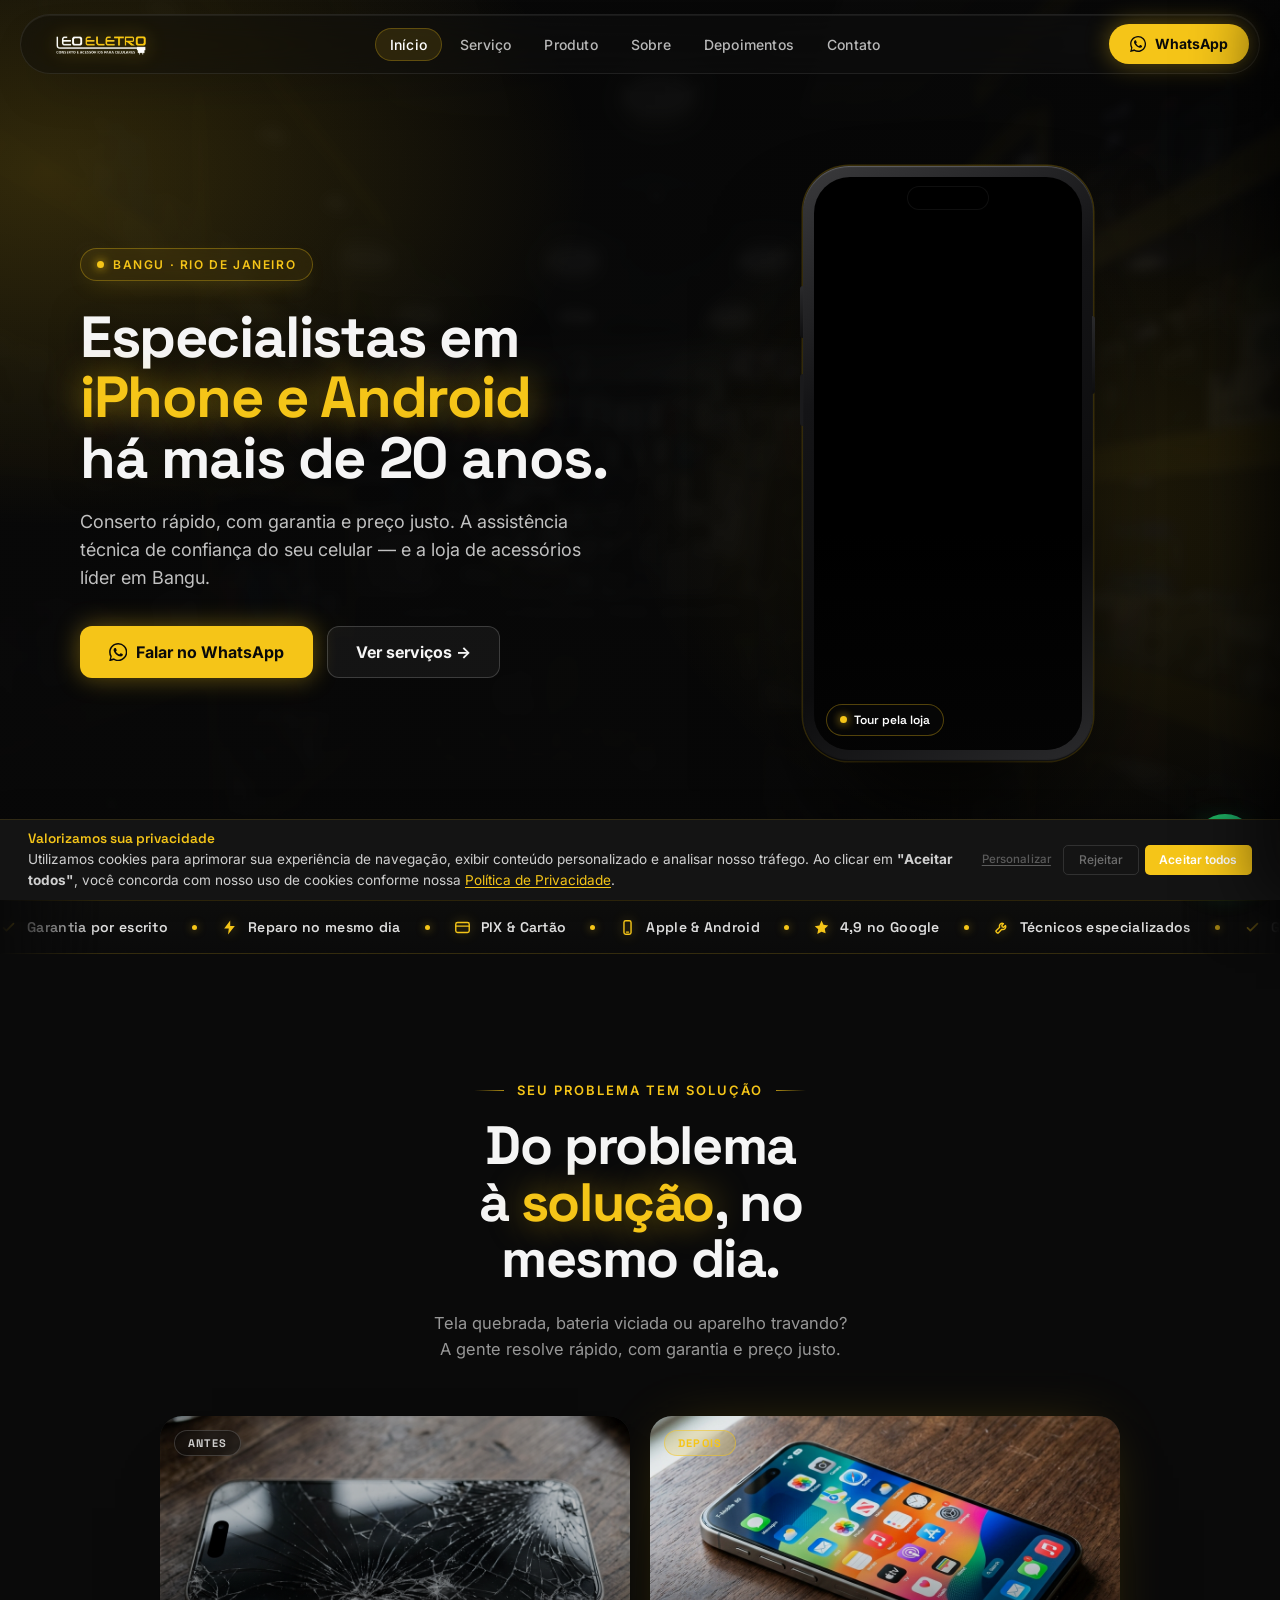
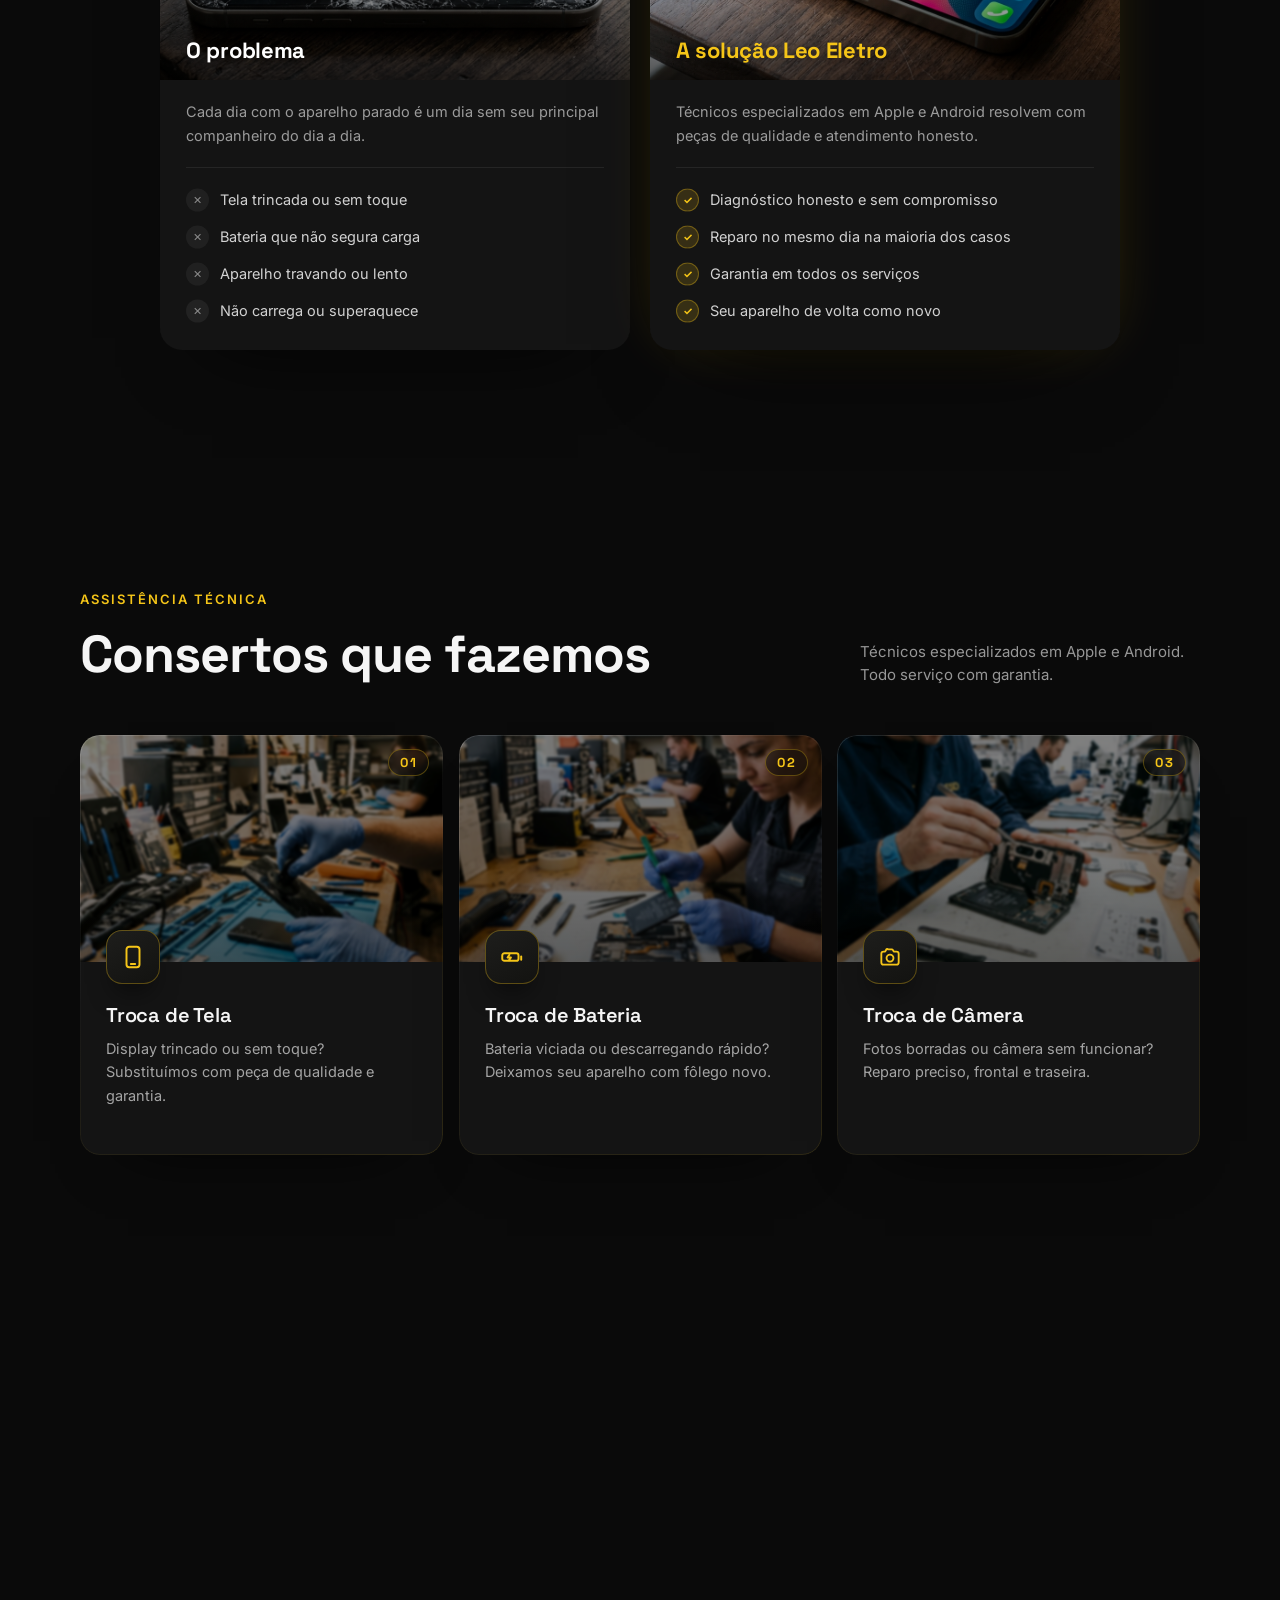
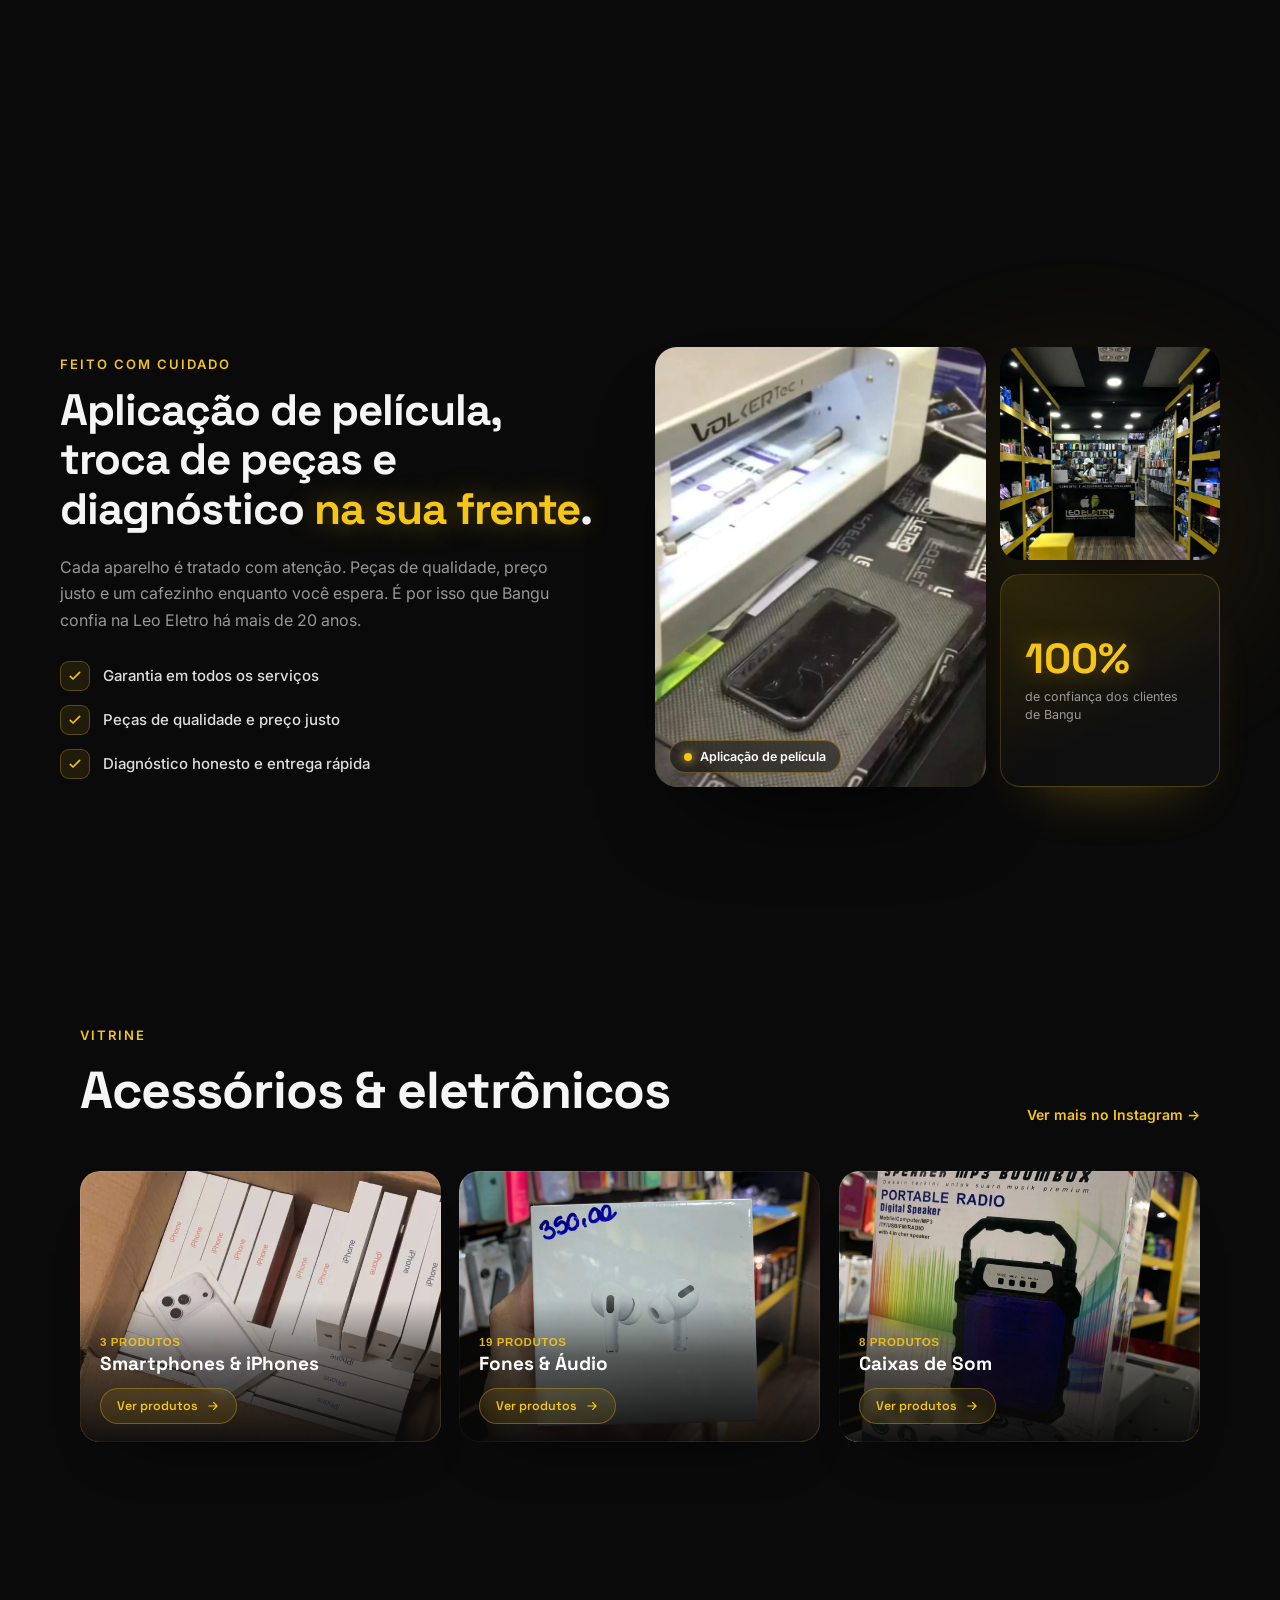
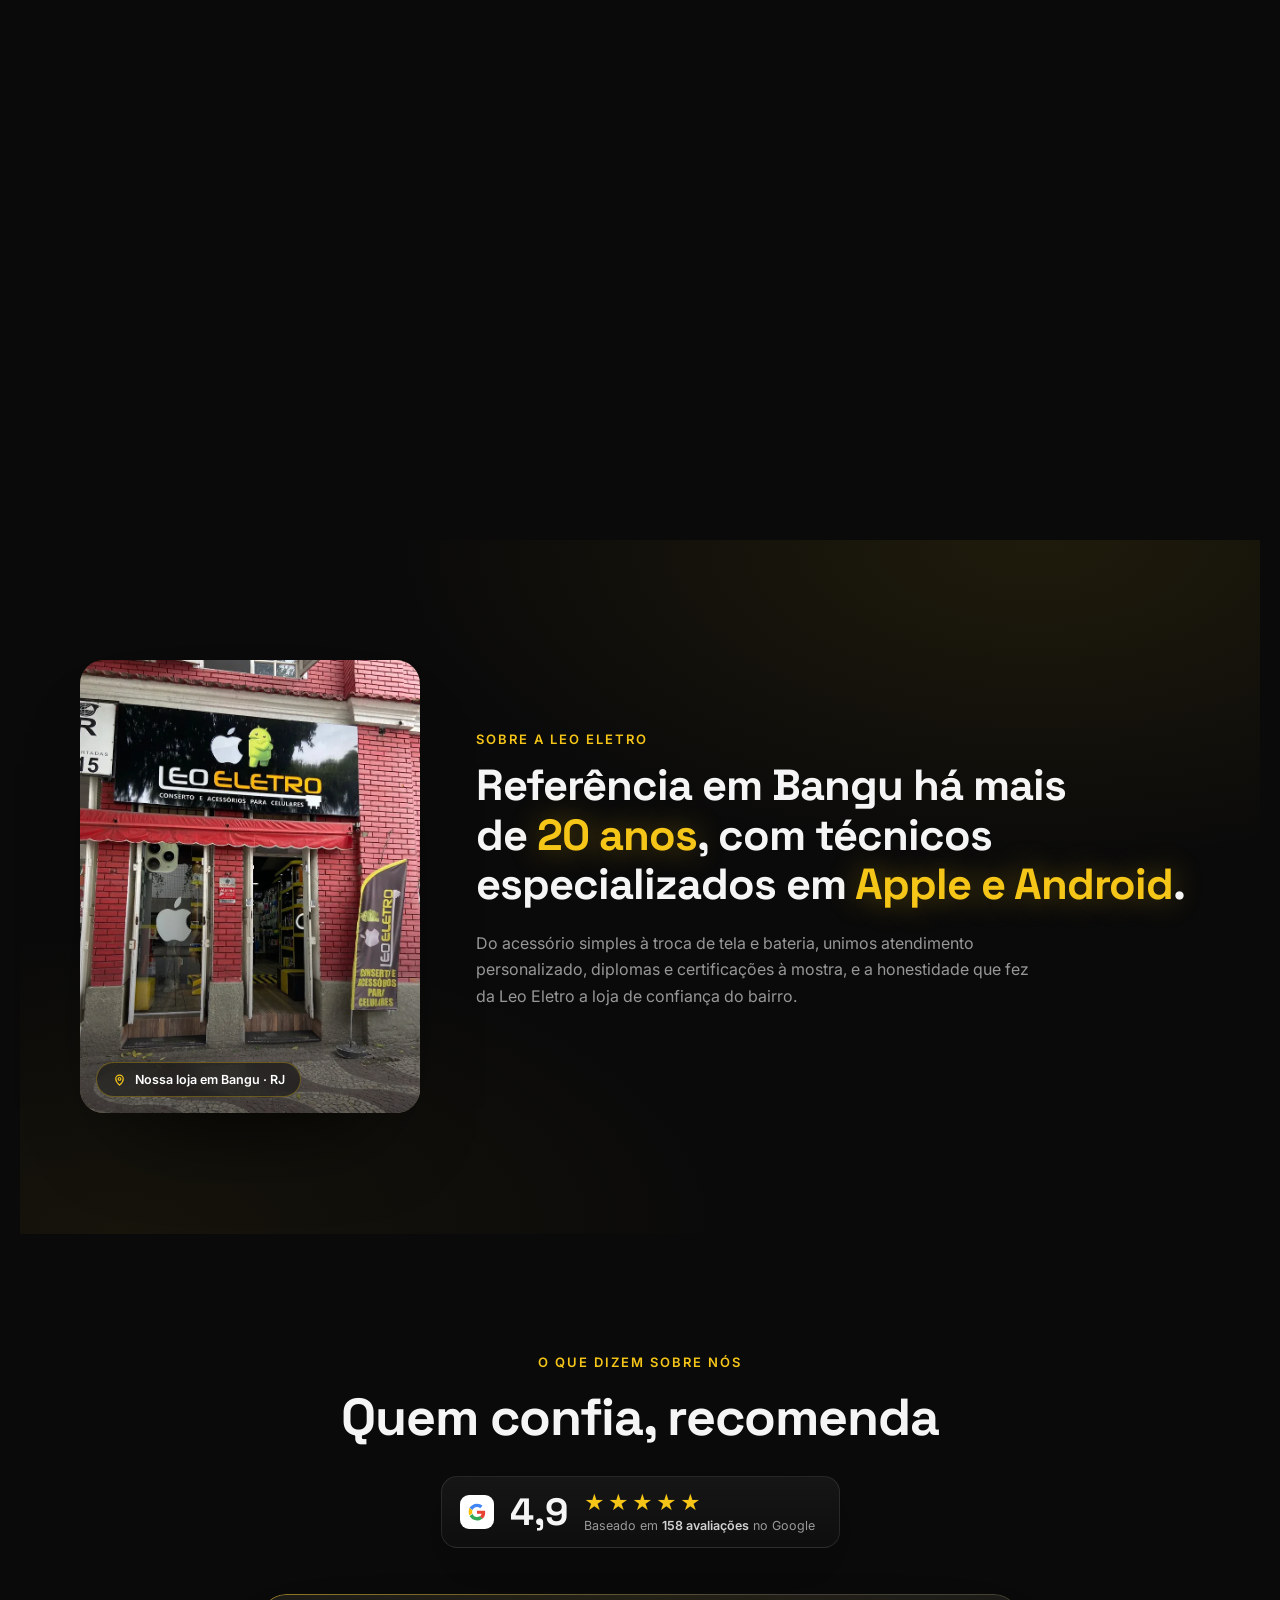
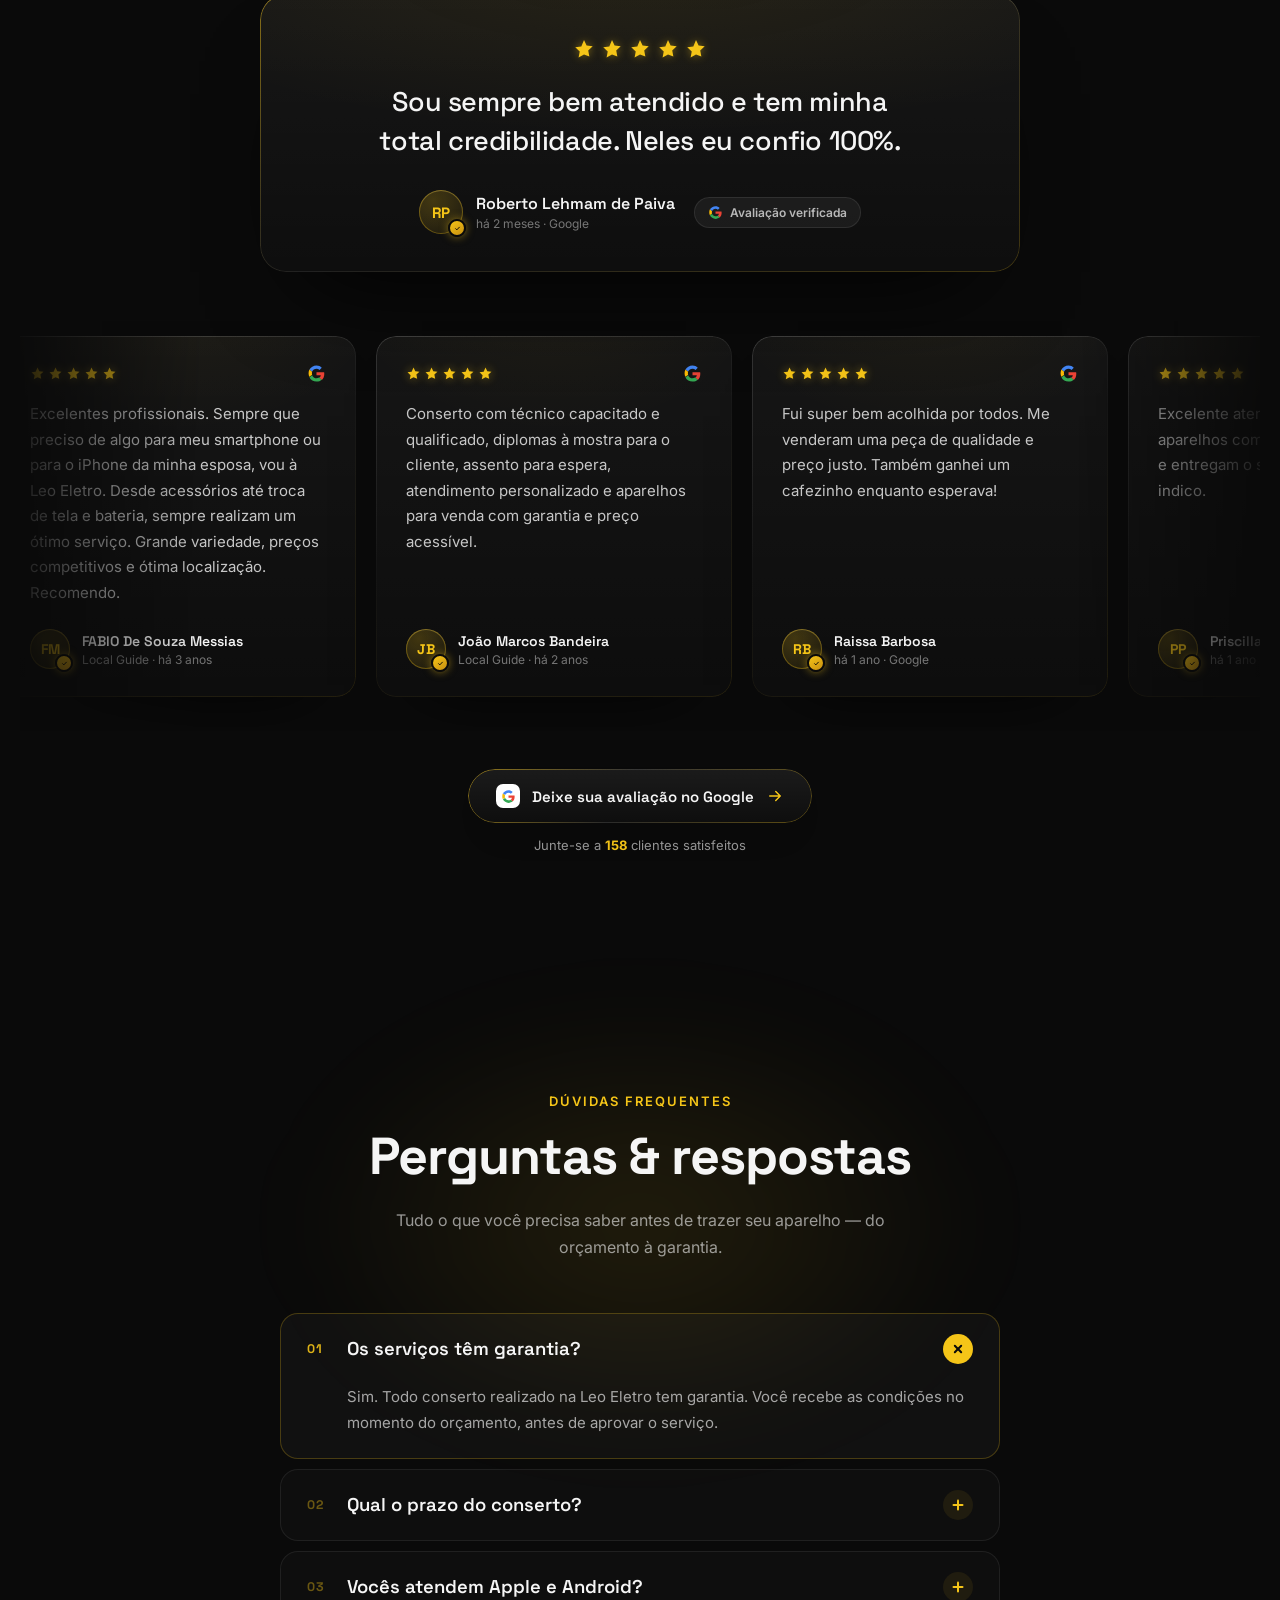
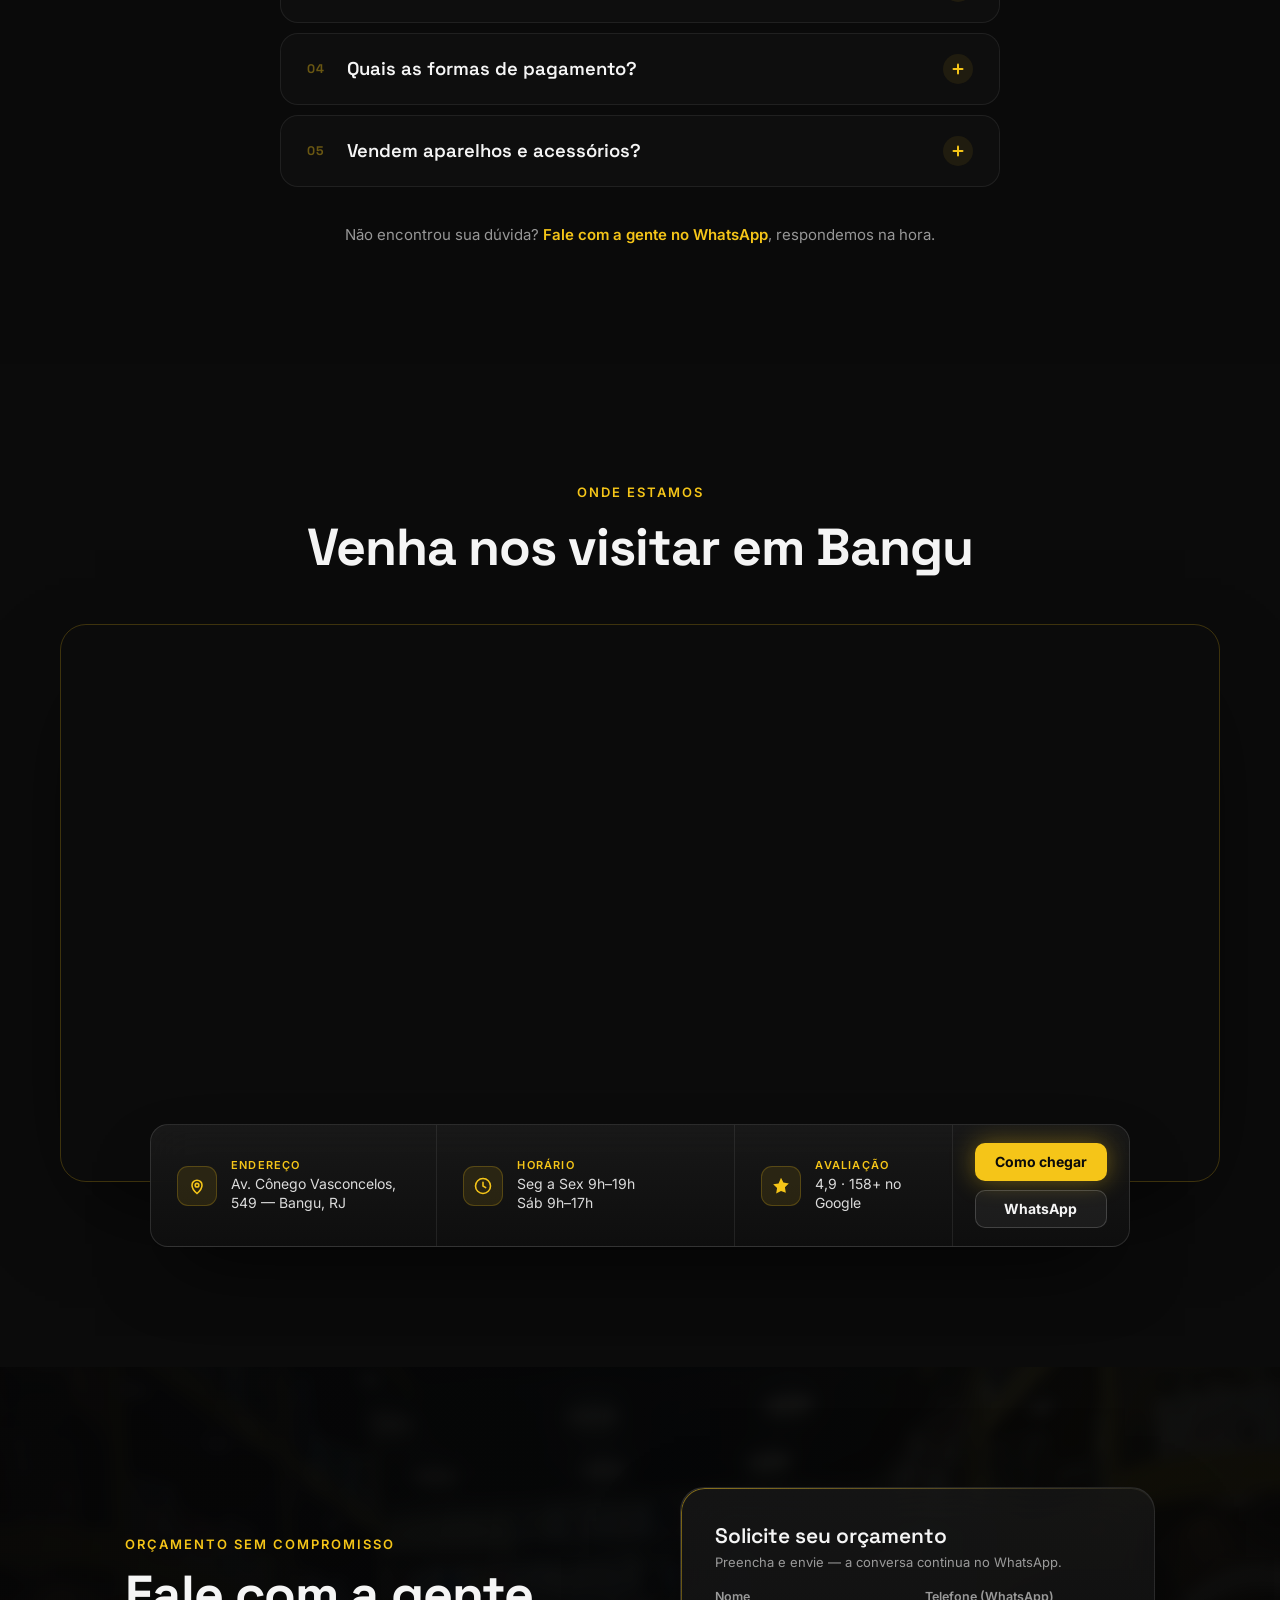
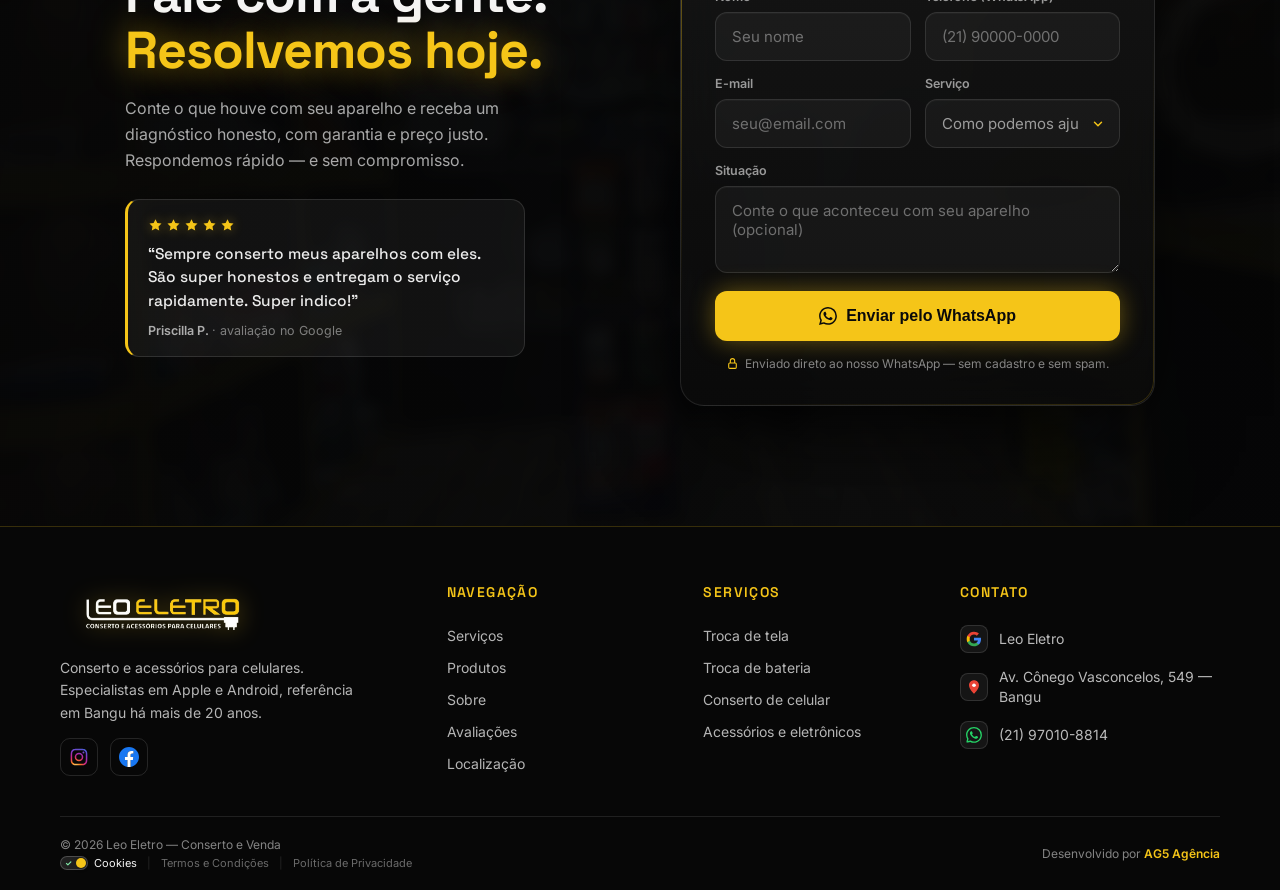
==== index.html @ 5c558e30 "fix: hide nav CTA and hero scroll on mobile, adjust burger alignment, and remove redundant phone lin" ====
<!DOCTYPE html>
<html lang="pt-BR">
<head>
  <meta charset="UTF-8">
  <meta name="viewport" content="width=device-width, initial-scale=1.0">
  <title>Leo Eletro — Conserto e Acessórios para Celulares · Bangu, RJ</title>
  <meta name="description" content="Especialistas em iPhone e Android há mais de 20 anos em Bangu. Conserto rápido, com garantia e preço justo. Loja de acessórios e assistência técnica.">
  <link rel="icon" href="Assets/favicon-leo-eletro.ico" sizes="any">
  <meta property="og:title" content="Leo Eletro — Conserto e Acessórios para Celulares · Bangu, RJ">
  <meta property="og:description" content="Especialistas em iPhone e Android há mais de 20 anos em Bangu. Conserto rápido, com garantia e preço justo.">
  <meta property="og:image" content="Assets/leo-eletro-fachada-loja-bangu.webp">
  <meta property="og:type" content="website">
  <link rel="preconnect" href="https://fonts.googleapis.com">
  <link rel="preconnect" href="https://fonts.gstatic.com" crossorigin>
  <link href="https://fonts.googleapis.com/css2?family=Space+Grotesk:wght@400;500;600;700&family=Inter:wght@400;500;600;700&display=swap" rel="stylesheet">
  <link rel="stylesheet" href="style.css">
  <link rel="stylesheet" href="cookie-banner.css">
</head>
<body>

  <!-- NAV -->
  <nav class="nav" id="nav">
    <a class="nav__logo" href="#inicio">
      <img src="Assets/logo-desktop-leo-eletro.webp" alt="Leo Eletro — conserto e acessórios para celulares">
    </a>
    <div class="nav__links">
      <a href="#inicio">Início</a>
      <a href="#servicos">Serviço</a>
      <a href="#produtos">Produto</a>
      <a href="#sobre">Sobre</a>
      <a href="#avaliacoes">Depoimentos</a>
      <a href="#contato">Contato</a>
    </div>
    <div class="nav__right">
      <a class="btn btn--gold nav__cta" href="https://wa.me/5521970108814?text=Ol%C3%A1%2C%20vim%20atrav%C3%A9s%20do%20site%20e%20gostaria%20de%20uma%20informa%C3%A7%C3%A3o." target="_blank" rel="noopener">
        <svg class="btn__ico" viewBox="0 0 24 24" fill="currentColor" aria-hidden="true"><path d="M.057 24l1.687-6.163a11.867 11.867 0 0 1-1.587-5.946C.157 5.335 5.492 0 12.05 0a11.817 11.817 0 0 1 8.413 3.488 11.824 11.824 0 0 1 3.48 8.414c-.003 6.557-5.338 11.892-11.893 11.892a11.9 11.9 0 0 1-5.688-1.448L.057 24zm6.597-3.807c1.676.995 3.276 1.591 5.392 1.592 5.448 0 9.886-4.434 9.889-9.885.002-5.462-4.415-9.89-9.881-9.892-5.452 0-9.887 4.434-9.889 9.884a9.86 9.86 0 0 0 1.51 5.26l-.999 3.648 3.978-1.043zm11.387-5.464c-.074-.124-.272-.198-.57-.347-.297-.149-1.758-.868-2.031-.967-.272-.099-.47-.149-.669.149-.198.297-.768.967-.941 1.165-.173.198-.347.223-.644.074-.297-.149-1.255-.462-2.39-1.475-.883-.788-1.48-1.761-1.653-2.059-.173-.297-.018-.458.13-.606.134-.133.297-.347.446-.521.151-.172.2-.296.3-.495.099-.198.05-.372-.025-.521-.075-.148-.669-1.611-.916-2.206-.242-.579-.487-.501-.669-.51l-.57-.01c-.198 0-.52.074-.792.372-.272.297-1.04 1.016-1.04 2.479 0 1.462 1.065 2.875 1.213 3.074.149.198 2.096 3.2 5.077 4.487.709.306 1.263.489 1.694.626.712.226 1.36.194 1.872.118.571-.085 1.758-.719 2.006-1.413.248-.695.248-1.29.173-1.414z"/></svg> WhatsApp
      </a>
      <button class="nav__burger" id="nav-burger" type="button" aria-label="Abrir menu" aria-controls="drawer" aria-expanded="false">
        <span></span><span></span><span></span>
      </button>
    </div>
  </nav>

  <!-- HERO -->
  <header class="hero" id="inicio">
    <div class="hero__bg">
      <img src="Assets/leo-eletro-interior-loja-atendimento.webp" alt="Interior da loja Leo Eletro com prateleiras de acessórios e balcão de assistência técnica em Bangu">
      <div class="hero__scrim"></div>
      <div class="hero__glow"></div>
    </div>
    <div class="hero__inner">
      <div class="hero__content">
      <div class="badge reveal" data-delay="0">
        <span class="badge__dot"></span> Bangu · Rio de Janeiro
      </div>
      <h1 class="hero__title reveal" data-delay="1">
        Especialistas em <span class="gold-glow">iPhone e Android</span> há mais de 20 anos.
      </h1>
      <p class="hero__sub reveal" data-delay="2">
        Conserto rápido, com garantia e preço justo. A assistência técnica de confiança do seu celular — e a loja de acessórios líder em Bangu.
      </p>
      <div class="hero__actions reveal" data-delay="3">
        <a class="btn btn--gold btn--lg" href="https://wa.me/5521970108814?text=Ol%C3%A1%2C%20vim%20atrav%C3%A9s%20do%20site%20e%20gostaria%20de%20uma%20informa%C3%A7%C3%A3o." target="_blank" rel="noopener">
          <svg class="btn__ico" viewBox="0 0 24 24" fill="currentColor" aria-hidden="true"><path d="M.057 24l1.687-6.163a11.867 11.867 0 0 1-1.587-5.946C.157 5.335 5.492 0 12.05 0a11.817 11.817 0 0 1 8.413 3.488 11.824 11.824 0 0 1 3.48 8.414c-.003 6.557-5.338 11.892-11.893 11.892a11.9 11.9 0 0 1-5.688-1.448L.057 24zm6.597-3.807c1.676.995 3.276 1.591 5.392 1.592 5.448 0 9.886-4.434 9.889-9.885.002-5.462-4.415-9.89-9.881-9.892-5.452 0-9.887 4.434-9.889 9.884a9.86 9.86 0 0 0 1.51 5.26l-.999 3.648 3.978-1.043zm11.387-5.464c-.074-.124-.272-.198-.57-.347-.297-.149-1.758-.868-2.031-.967-.272-.099-.47-.149-.669.149-.198.297-.768.967-.941 1.165-.173.198-.347.223-.644.074-.297-.149-1.255-.462-2.39-1.475-.883-.788-1.48-1.761-1.653-2.059-.173-.297-.018-.458.13-.606.134-.133.297-.347.446-.521.151-.172.2-.296.3-.495.099-.198.05-.372-.025-.521-.075-.148-.669-1.611-.916-2.206-.242-.579-.487-.501-.669-.51l-.57-.01c-.198 0-.52.074-.792.372-.272.297-1.04 1.016-1.04 2.479 0 1.462 1.065 2.875 1.213 3.074.149.198 2.096 3.2 5.077 4.487.709.306 1.263.489 1.694.626.712.226 1.36.194 1.872.118.571-.085 1.758-.719 2.006-1.413.248-.695.248-1.29.173-1.414z"/></svg> Falar no WhatsApp
        </a>
        <a class="btn btn--ghost btn--lg" href="#servicos">Ver serviços →</a>
      </div>
      </div>
      <div class="hero__media reveal" data-delay="2">
        <div class="hero__phone">
          <span class="hero__phone-island" aria-hidden="true"></span>
          <div class="hero__phone-screen">
            <video src="https://assets.cdn.filesafe.space/7hzaWcGgawCV1WudlwA7/media/6a5255b29c9b37b5fd5f6a27.mp4" autoplay muted loop playsinline preload="metadata"></video>
            <span class="hero__media-label"><span class="hero__media-dot"></span>Tour pela loja</span>
          </div>
        </div>
      </div>
    </div>
    <a class="hero__scroll" href="#dor-solucao" aria-label="Rolar para ver mais">
      <span class="hero__scroll-mouse"><span></span></span>
    </a>
  </header>

  <!-- MARQUEE (selos de confiança) -->
  <div class="marquee" aria-hidden="true">
    <div class="marquee__track">
      <div class="marquee__group">
        <span class="mq__item"><svg class="mq__ico" viewBox="0 0 24 24" fill="none" stroke="currentColor" stroke-width="2.4" stroke-linecap="round" stroke-linejoin="round"><path d="M5 12.5l4 4 10-10"/></svg>Garantia por escrito</span><span class="mq__sep"></span>
        <span class="mq__item"><svg class="mq__ico" viewBox="0 0 24 24" fill="currentColor"><path d="M13 2L4.5 13.5H11l-1 8.5L19.5 10H13z"/></svg>Reparo no mesmo dia</span><span class="mq__sep"></span>
        <span class="mq__item"><svg class="mq__ico" viewBox="0 0 24 24" fill="none" stroke="currentColor" stroke-width="2" stroke-linecap="round" stroke-linejoin="round"><rect x="2.5" y="5" width="19" height="14" rx="2.5"/><path d="M2.5 10h19"/></svg>PIX &amp; Cartão</span><span class="mq__sep"></span>
        <span class="mq__item"><svg class="mq__ico" viewBox="0 0 24 24" fill="none" stroke="currentColor" stroke-width="2" stroke-linecap="round" stroke-linejoin="round"><rect x="7" y="2.5" width="10" height="19" rx="2.5"/><line x1="10.5" y1="18.5" x2="13.5" y2="18.5"/></svg>Apple &amp; Android</span><span class="mq__sep"></span>
        <span class="mq__item"><svg class="mq__ico" viewBox="0 0 24 24" fill="currentColor"><path d="M12 2.2l2.86 6.02 6.64.86-4.9 4.55 1.25 6.57L12 17.9l-5.91 3.3 1.26-6.57-4.9-4.55 6.63-.86z"/></svg>4,9 no Google</span><span class="mq__sep"></span>
        <span class="mq__item"><svg class="mq__ico" viewBox="0 0 24 24" fill="none" stroke="currentColor" stroke-width="2" stroke-linecap="round" stroke-linejoin="round"><path d="M14.7 6.4a4 4 0 0 0-5.3 5.1l-4.7 4.7a1.5 1.5 0 0 0 0 2.1l1 1a1.5 1.5 0 0 0 2.1 0l4.7-4.7a4 4 0 0 0 5.1-5.3l-2.5 2.5-2-.6-.6-2z"/></svg>Técnicos especializados</span><span class="mq__sep"></span>
      </div>
      <div class="marquee__group">
        <span class="mq__item"><svg class="mq__ico" viewBox="0 0 24 24" fill="none" stroke="currentColor" stroke-width="2.4" stroke-linecap="round" stroke-linejoin="round"><path d="M5 12.5l4 4 10-10"/></svg>Garantia por escrito</span><span class="mq__sep"></span>
        <span class="mq__item"><svg class="mq__ico" viewBox="0 0 24 24" fill="currentColor"><path d="M13 2L4.5 13.5H11l-1 8.5L19.5 10H13z"/></svg>Reparo no mesmo dia</span><span class="mq__sep"></span>
        <span class="mq__item"><svg class="mq__ico" viewBox="0 0 24 24" fill="none" stroke="currentColor" stroke-width="2" stroke-linecap="round" stroke-linejoin="round"><rect x="2.5" y="5" width="19" height="14" rx="2.5"/><path d="M2.5 10h19"/></svg>PIX &amp; Cartão</span><span class="mq__sep"></span>
        <span class="mq__item"><svg class="mq__ico" viewBox="0 0 24 24" fill="none" stroke="currentColor" stroke-width="2" stroke-linecap="round" stroke-linejoin="round"><rect x="7" y="2.5" width="10" height="19" rx="2.5"/><line x1="10.5" y1="18.5" x2="13.5" y2="18.5"/></svg>Apple &amp; Android</span><span class="mq__sep"></span>
        <span class="mq__item"><svg class="mq__ico" viewBox="0 0 24 24" fill="currentColor"><path d="M12 2.2l2.86 6.02 6.64.86-4.9 4.55 1.25 6.57L12 17.9l-5.91 3.3 1.26-6.57-4.9-4.55 6.63-.86z"/></svg>4,9 no Google</span><span class="mq__sep"></span>
        <span class="mq__item"><svg class="mq__ico" viewBox="0 0 24 24" fill="none" stroke="currentColor" stroke-width="2" stroke-linecap="round" stroke-linejoin="round"><path d="M14.7 6.4a4 4 0 0 0-5.3 5.1l-4.7 4.7a1.5 1.5 0 0 0 0 2.1l1 1a1.5 1.5 0 0 0 2.1 0l4.7-4.7a4 4 0 0 0 5.1-5.3l-2.5 2.5-2-.6-.6-2z"/></svg>Técnicos especializados</span><span class="mq__sep"></span>
      </div>
    </div>
  </div>

  <!-- DOR & SOLUÇÃO -->
  <section class="dorsol" id="dor-solucao">
    <div class="dorsol__inner">
      <div class="dorsol__head">
        <div class="eyebrow reveal" data-delay="0">Seu problema tem solução</div>
        <h2 class="dorsol__title reveal" data-delay="1">Do problema à <span class="gold">solução</span>, no mesmo dia.</h2>
        <p class="dorsol__lead reveal" data-delay="2">Tela quebrada, bateria viciada ou aparelho travando? A gente resolve rápido, com garantia e preço justo.</p>
      </div>

      <div class="dorsol__grid">
        <!-- Card Dor -->
        <article class="dorsol__card dorsol__card--dor reveal" data-delay="0">
          <div class="dorsol__media">
            <img src="Assets/problema-tela-trincada.png" alt="iPhone 15 Pro sobre mesa com a tela de vidro severamente trincada e estilhaçada" loading="lazy">
            <span class="dorsol__badge dorsol__badge--dor">Antes</span>
            <div class="dorsol__overlay"><h3>O problema</h3></div>
          </div>
          <div class="dorsol__body">
            <p>Cada dia com o aparelho parado é um dia sem seu principal companheiro do dia a dia.</p>
            <ul>
              <li>Tela trincada ou sem toque</li>
              <li>Bateria que não segura carga</li>
              <li>Aparelho travando ou lento</li>
              <li>Não carrega ou superaquece</li>
            </ul>
          </div>
        </article>

        <!-- Card Solução -->
        <article class="dorsol__card dorsol__card--sol reveal" data-delay="1">
          <div class="dorsol__media">
            <img src="Assets/solucao-reparo-celular.png" alt="O mesmo iPhone 15 Pro sobre a mesa com a tela de vidro totalmente consertada, ligada e funcionando" loading="lazy">
            <span class="dorsol__badge dorsol__badge--sol">Depois</span>
            <div class="dorsol__overlay"><h3>A solução Leo Eletro</h3></div>
          </div>
          <div class="dorsol__body">
            <p>Técnicos especializados em Apple e Android resolvem com peças de qualidade e atendimento honesto.</p>
            <ul>
              <li>Diagnóstico honesto e sem compromisso</li>
              <li>Reparo no mesmo dia na maioria dos casos</li>
              <li>Garantia em todos os serviços</li>
              <li>Seu aparelho de volta como novo</li>
            </ul>
          </div>
        </article>
      </div>
    </div>
  </section>

  <!-- SERVIÇOS -->
  <section class="section services" id="servicos">
    <div class="section__head">
      <div>
        <div class="eyebrow reveal" data-delay="0">Assistência técnica</div>
        <h2 class="section__title reveal" data-delay="1">Consertos que fazemos</h2>
      </div>
      <p class="section__lead reveal" data-delay="2">Técnicos especializados em Apple e Android. Todo serviço com garantia.</p>
    </div>
    <div class="services__grid" id="services-grid"></div>
    <div class="services__cta reveal" data-delay="2">
      <p>Não achou seu problema na lista? A gente resolve mesmo assim.</p>
      <a class="btn btn--gold btn--lg" href="https://wa.me/5521970108814?text=Ol%C3%A1%2C%20vim%20atrav%C3%A9s%20do%20site%20e%20preciso%20de%20um%20conserto." target="_blank" rel="noopener">
        <svg class="btn__ico" viewBox="0 0 24 24" fill="currentColor" aria-hidden="true"><path d="M.057 24l1.687-6.163a11.867 11.867 0 0 1-1.587-5.946C.157 5.335 5.492 0 12.05 0a11.817 11.817 0 0 1 8.413 3.488 11.824 11.824 0 0 1 3.48 8.414c-.003 6.557-5.338 11.892-11.893 11.892a11.9 11.9 0 0 1-5.688-1.448L.057 24zm6.597-3.807c1.676.995 3.276 1.591 5.392 1.592 5.448 0 9.886-4.434 9.889-9.885.002-5.462-4.415-9.89-9.881-9.892-5.452 0-9.887 4.434-9.889 9.884a9.86 9.86 0 0 0 1.51 5.26l-.999 3.648 3.978-1.043zm11.387-5.464c-.074-.124-.272-.198-.57-.347-.297-.149-1.758-.868-2.031-.967-.272-.099-.47-.149-.669.149-.198.297-.768.967-.941 1.165-.173.198-.347.223-.644.074-.297-.149-1.255-.462-2.39-1.475-.883-.788-1.48-1.761-1.653-2.059-.173-.297-.018-.458.13-.606.134-.133.297-.347.446-.521.151-.172.2-.296.3-.495.099-.198.05-.372-.025-.521-.075-.148-.669-1.611-.916-2.206-.242-.579-.487-.501-.669-.51l-.57-.01c-.198 0-.52.074-.792.372-.272.297-1.04 1.016-1.04 2.479 0 1.462 1.065 2.875 1.213 3.074.149.198 2.096 3.2 5.077 4.487.709.306 1.263.489 1.694.626.712.226 1.36.194 1.872.118.571-.085 1.758-.719 2.006-1.413.248-.695.248-1.29.173-1.414z"/></svg>
        Falar sobre meu conserto
      </a>
    </div>
  </section>

  <!-- ENCANTAMENTO -->
  <section class="ench" id="ench">
    <div class="ench__glow" aria-hidden="true"></div>
    <div class="ench__inner">
      <div class="ench__text reveal" data-delay="0">
        <div class="eyebrow">Feito com cuidado</div>
        <h2>Aplicação de película, troca de peças e diagnóstico <span class="gold">na sua frente</span>.</h2>
        <p>Cada aparelho é tratado com atenção. Peças de qualidade, preço justo e um cafezinho enquanto você espera. É por isso que Bangu confia na Leo Eletro há mais de 20 anos.</p>
        <ul class="ench__list">
          <li><span class="ench__ic" aria-hidden="true"><svg viewBox="0 0 24 24" fill="none" stroke="currentColor" stroke-width="2.4" stroke-linecap="round" stroke-linejoin="round"><path d="M5 12.5l4 4 10-10"/></svg></span>Garantia em todos os serviços</li>
          <li><span class="ench__ic" aria-hidden="true"><svg viewBox="0 0 24 24" fill="none" stroke="currentColor" stroke-width="2.4" stroke-linecap="round" stroke-linejoin="round"><path d="M5 12.5l4 4 10-10"/></svg></span>Peças de qualidade e preço justo</li>
          <li><span class="ench__ic" aria-hidden="true"><svg viewBox="0 0 24 24" fill="none" stroke="currentColor" stroke-width="2.4" stroke-linecap="round" stroke-linejoin="round"><path d="M5 12.5l4 4 10-10"/></svg></span>Diagnóstico honesto e entrega rápida</li>
        </ul>
      </div>
      <div class="ench__media reveal" data-delay="1">
        <figure class="ench__main">
          <video src="https://assets.cdn.filesafe.space/7hzaWcGgawCV1WudlwA7/media/6a5255ab0e67afc013a323d2.mp4" autoplay muted loop playsinline preload="metadata" poster="Assets/leo-eletro-aparelho-conserto-bancada.webp"></video>
          <figcaption class="ench__live"><span class="ench__dot"></span>Aplicação de película</figcaption>
        </figure>
        <figure class="ench__side">
          <img src="Assets/leo-eletro-interior-loja-atendimento.webp" alt="Atendimento no balcão da Leo Eletro em Bangu" loading="lazy">
        </figure>
        <div class="ench__badge">
          <b>100%</b>
          <span>de confiança dos clientes de Bangu</span>
        </div>
      </div>
    </div>
  </section>

  <!-- VITRINE -->
  <section class="section products" id="produtos">
    <div class="section__head">
      <div>
        <div class="eyebrow reveal" data-delay="0">Vitrine</div>
        <h2 class="section__title reveal" data-delay="1">Acessórios &amp; eletrônicos</h2>
      </div>
      <a class="section__link reveal" data-delay="2" href="https://www.instagram.com/eletro_leo/" target="_blank" rel="noopener">Ver mais no Instagram →</a>
    </div>
    <div class="products__grid" id="products-grid"></div>
  </section>

  <!-- SOBRE / COUNTERS -->
  <section class="section about" id="sobre">
    <div class="about__inner">
      <figure class="about__media reveal" data-delay="0">
        <img src="Assets/leo-eletro-fachada-loja-bangu.webp" alt="Fachada da loja Leo Eletro em Bangu, com letreiro, toldo vermelho e bandeira da marca" loading="lazy" width="784" height="1044">
        <figcaption class="about__media-chip"><svg viewBox="0 0 24 24" fill="none" stroke="currentColor" stroke-width="1.9" stroke-linecap="round" stroke-linejoin="round" aria-hidden="true"><path d="M12 21s-6-5.2-6-10a6 6 0 1 1 12 0c0 4.8-6 10-6 10z"/><circle cx="12" cy="11" r="2.2"/></svg>Nossa loja em Bangu · RJ</figcaption>
      </figure>
      <div class="about__content">
      <div class="eyebrow reveal" data-delay="0">Sobre a Leo Eletro</div>
      <h2 class="about__title reveal" data-delay="1">Referência em Bangu há mais de <span class="gold">20 anos</span>, com técnicos especializados em <span class="gold">Apple e Android</span>.</h2>
      <p class="about__lead reveal" data-delay="2">Do acessório simples à troca de tela e bateria, unimos atendimento personalizado, diplomas e certificações à mostra, e a honestidade que fez da Leo Eletro a loja de confiança do bairro.</p>
      </div>
    </div>
  </section>

  <!-- DEPOIMENTOS -->
  <section class="section reviews" id="avaliacoes">
    <div class="reviews__head reveal" data-delay="0">
      <div class="eyebrow">O que dizem sobre nós</div>
      <h2 class="section__title">Quem confia, recomenda</h2>
      <div class="gbadge">
        <span class="gbadge__g" aria-hidden="true">
          <svg viewBox="0 0 24 24"><path fill="#EA4335" d="M12 10.2v3.9h5.5c-.24 1.4-.97 2.6-2.06 3.4l3.33 2.6c1.94-1.8 3.06-4.44 3.06-7.6 0-.74-.07-1.45-.2-2.13H12z"/><path fill="#34A853" d="M6.5 14.29l-.75.57-2.66 2.07C4.79 20.02 8.13 22.2 12 22.2c2.7 0 4.96-.89 6.62-2.42l-3.33-2.6c-.9.6-2.05.96-3.29.96-2.53 0-4.68-1.71-5.45-4.01l-.05-.84z"/><path fill="#FBBC05" d="M3.09 6.97A9.96 9.96 0 0 0 2 11.9c0 1.57.37 3.05 1.09 4.36 0 .01 3.41-2.65 3.41-2.65a5.98 5.98 0 0 1-.31-1.87c0-.65.11-1.28.31-1.87L3.09 6.97z"/><path fill="#4285F4" d="M12 5.98c1.47 0 2.78.51 3.82 1.5l2.85-2.85C16.95 2.99 14.7 2 12 2 8.13 2 4.79 4.18 3.09 6.97l3.41 2.65C7.32 7.69 9.47 5.98 12 5.98z"/></svg>
        </span>
        <span class="gbadge__score">4,9</span>
        <span class="gbadge__col">
          <span class="stars stars--lg">★★★★★</span>
          <span class="gbadge__meta">Baseado em <b>158 avaliações</b> no Google</span>
        </span>
      </div>
    </div>

    <div class="reviews__featured reveal" data-delay="1" id="reviews-featured"></div>
    <div class="reviews__wall reveal" data-delay="2" id="reviews-wall"></div>

    <div class="reviews__cta reveal" data-delay="2">
      <a class="rev-cta" href="https://search.google.com/local/writereview?placeid=ChIJzQH26DHfmwARFXZUZHCgM_I" target="_blank" rel="noopener">
        <span class="rev-cta__g" aria-hidden="true">
          <svg viewBox="0 0 24 24"><path fill="#EA4335" d="M12 10.2v3.9h5.5c-.24 1.4-.97 2.6-2.06 3.4l3.33 2.6c1.94-1.8 3.06-4.44 3.06-7.6 0-.74-.07-1.45-.2-2.13H12z"/><path fill="#34A853" d="M6.5 14.29l-.75.57-2.66 2.07C4.79 20.02 8.13 22.2 12 22.2c2.7 0 4.96-.89 6.62-2.42l-3.33-2.6c-.9.6-2.05.96-3.29.96-2.53 0-4.68-1.71-5.45-4.01l-.05-.84z"/><path fill="#FBBC05" d="M3.09 6.97A9.96 9.96 0 0 0 2 11.9c0 1.57.37 3.05 1.09 4.36 0 .01 3.41-2.65 3.41-2.65a5.98 5.98 0 0 1-.31-1.87c0-.65.11-1.28.31-1.87L3.09 6.97z"/><path fill="#4285F4" d="M12 5.98c1.47 0 2.78.51 3.82 1.5l2.85-2.85C16.95 2.99 14.7 2 12 2 8.13 2 4.79 4.18 3.09 6.97l3.41 2.65C7.32 7.69 9.47 5.98 12 5.98z"/></svg>
        </span>
        <span class="rev-cta__label">Deixe sua avaliação no Google</span>
        <svg class="rev-cta__arrow" viewBox="0 0 24 24" aria-hidden="true"><path d="M5 12h14M13 6l6 6-6 6"/></svg>
      </a>
      <span class="reviews__cta-note">Junte-se a <b>158</b> clientes satisfeitos</span>
    </div>
  </section>

  <!-- FAQ -->
  <section class="section faq" id="faq">
    <div class="faq__glow" aria-hidden="true"></div>
    <div class="faq__head reveal" data-delay="0">
      <div class="eyebrow">Dúvidas frequentes</div>
      <h2 class="section__title">Perguntas &amp; respostas</h2>
      <p class="faq__sub">Tudo o que você precisa saber antes de trazer seu aparelho — do orçamento à garantia.</p>
    </div>
    <div class="faq__list" id="faq-list"></div>
    <p class="faq__foot reveal" data-delay="0">
      Não encontrou sua dúvida?
      <a href="https://wa.me/5521970108814?text=Ol%C3%A1%2C%20vim%20atrav%C3%A9s%20do%20site%20e%20tenho%20uma%20d%C3%BAvida" target="_blank" rel="noopener">Fale com a gente no WhatsApp</a>, respondemos na hora.
    </p>
  </section>

  <!-- LOCALIZAÇÃO -->
  <section class="section local" id="local">
    <div class="local__head reveal" data-delay="0">
      <div class="eyebrow">Onde estamos</div>
      <h2 class="section__title">Venha nos visitar em Bangu</h2>
    </div>
    <div class="local__map-frame reveal" data-delay="1">
      <iframe class="local__map" src="https://www.google.com/maps/embed?pb=!1m18!1m12!1m3!1d3494.0087631143756!2d-43.4645371!3d-22.8805706!2m3!1f0!2f0!3f0!3m2!1i1024!2i768!4f13.1!3m3!1m2!1s0x9bdf31e8f601cd%3A0xf233a07064547615!2sLeo%20Eletro%20-%20Conserto%20e%20Venda!5e1!3m2!1spt-BR!2sbr!4v1783453522369!5m2!1spt-BR!2sbr" loading="lazy" referrerpolicy="no-referrer-when-downgrade" title="Mapa da Leo Eletro em Bangu" allowfullscreen></iframe>
    </div>
    <div class="local__bar reveal" data-delay="2">
      <div class="local__bar-item">
        <span class="local__bar-ico" aria-hidden="true"><svg viewBox="0 0 24 24" fill="none" stroke="currentColor" stroke-width="1.9"><path d="M12 21s-6-5.2-6-10a6 6 0 1 1 12 0c0 4.8-6 10-6 10z"/><circle cx="12" cy="11" r="2.2"/></svg></span>
        <div class="local__bar-text">
          <span class="local__bar-label">Endereço</span>
          <span class="local__bar-val">Av. Cônego Vasconcelos, 549 — Bangu, RJ</span>
        </div>
      </div>
      <div class="local__bar-item">
        <span class="local__bar-ico" aria-hidden="true"><svg viewBox="0 0 24 24" fill="none" stroke="currentColor" stroke-width="1.9"><circle cx="12" cy="12" r="9"/><path d="M12 7.5V12l3.2 1.9" stroke-linecap="round"/></svg></span>
        <div class="local__bar-text">
          <span class="local__bar-label">Horário</span>
          <span class="local__bar-val">Seg a Sex 9h–19h<br>Sáb 9h–17h</span>
        </div>
      </div>
      <div class="local__bar-item">
        <span class="local__bar-ico" aria-hidden="true"><svg viewBox="0 0 24 24" fill="currentColor"><path d="M12 2l2.9 5.9 6.5.95-4.7 4.6 1.1 6.5L12 17.9 6.2 20.95l1.1-6.5-4.7-4.6 6.5-.95z"/></svg></span>
        <div class="local__bar-text">
          <span class="local__bar-label">Avaliação</span>
          <span class="local__bar-val">4,9 · 158+ no Google</span>
        </div>
      </div>
      <div class="local__bar-actions">
        <a class="btn btn--gold" href="https://www.google.com/maps?daddr=Av.+C%C3%B4nego+Vasconcelos,+549+-+Lj+B+-+Bangu,+Rio+de+Janeiro+-+RJ,+21810-011" target="_blank" rel="noopener noreferrer">Como chegar</a>
        <a class="btn btn--ghost" href="https://wa.me/5521970108814?text=Ol%C3%A1%2C%20vim%20atrav%C3%A9s%20do%20site%20e%20gostaria%20de%20uma%20informa%C3%A7%C3%A3o." target="_blank" rel="noopener noreferrer">WhatsApp</a>
      </div>
    </div>
  </section>

  <!-- CTA + FORM -->
  <section class="section cta" id="contato">
    <div class="cta__bg" aria-hidden="true">
      <img src="Assets/leo-eletro-interior-corredor-loja.webp" alt="" loading="lazy">
      <div class="cta__scrim"></div>
    </div>
    <div class="cta__inner">
      <div class="cta__text reveal" data-delay="0">
        <div class="eyebrow">Orçamento sem compromisso</div>
        <h2>Fale com a gente. <span class="gold-glow">Resolvemos hoje.</span></h2>
        <p>Conte o que houve com seu aparelho e receba um diagnóstico honesto, com garantia e preço justo. Respondemos rápido — e sem compromisso.</p>
        <figure class="cta__quote">
          <div class="cta__quote-stars" aria-hidden="true">
            <svg viewBox="0 0 20 20" fill="currentColor"><path d="M10 1.5l2.47 5.01 5.53.8-4 3.9.94 5.5L10 14.1l-4.95 2.6.94-5.5-4-3.9 5.53-.8z"/></svg>
            <svg viewBox="0 0 20 20" fill="currentColor"><path d="M10 1.5l2.47 5.01 5.53.8-4 3.9.94 5.5L10 14.1l-4.95 2.6.94-5.5-4-3.9 5.53-.8z"/></svg>
            <svg viewBox="0 0 20 20" fill="currentColor"><path d="M10 1.5l2.47 5.01 5.53.8-4 3.9.94 5.5L10 14.1l-4.95 2.6.94-5.5-4-3.9 5.53-.8z"/></svg>
            <svg viewBox="0 0 20 20" fill="currentColor"><path d="M10 1.5l2.47 5.01 5.53.8-4 3.9.94 5.5L10 14.1l-4.95 2.6.94-5.5-4-3.9 5.53-.8z"/></svg>
            <svg viewBox="0 0 20 20" fill="currentColor"><path d="M10 1.5l2.47 5.01 5.53.8-4 3.9.94 5.5L10 14.1l-4.95 2.6.94-5.5-4-3.9 5.53-.8z"/></svg>
          </div>
          <blockquote>“Sempre conserto meus aparelhos com eles. São super honestos e entregam o serviço rapidamente. Super indico!”</blockquote>
          <figcaption>Priscilla P. <span>· avaliação no Google</span></figcaption>
        </figure>
      </div>
      <form class="cta__form reveal" data-delay="1" id="contact-form" novalidate>
        <div class="cta__form-head">
          <h3>Solicite seu orçamento</h3>
          <p>Preencha e envie — a conversa continua no WhatsApp.</p>
        </div>
        <div class="form-row">
          <label>Nome
            <input type="text" name="nome" placeholder="Seu nome" required>
          </label>
          <label>Telefone (WhatsApp)
            <input type="tel" name="tel" id="tel-input" placeholder="(21) 90000-0000" inputmode="numeric" autocomplete="tel" maxlength="16" required>
          </label>
        </div>
        <div class="form-row">
          <label>E-mail
            <input type="email" name="email" placeholder="seu@email.com" autocomplete="email" required>
          </label>
          <label>Serviço
            <select name="servico" id="servico-select" required>
              <option value="" disabled selected>Como podemos ajudar?</option>
              <option>Troca de Tela</option>
              <option>Troca de Bateria</option>
              <option>Troca de Câmera</option>
              <option>Troca de Conector</option>
              <option>Conserto de iPhone</option>
              <option>Conserto de Android</option>
              <option>Compra de aparelho ou acessório</option>
              <option>Outro assunto</option>
            </select>
          </label>
        </div>
        <label>Situação
          <textarea name="msg" rows="3" placeholder="Conte o que aconteceu com seu aparelho (opcional)"></textarea>
        </label>
        <div class="form-error" id="form-error">Preencha nome, e-mail, telefone e o serviço para continuar.</div>
        <button class="btn btn--gold btn--block btn--lg" type="submit"><svg class="btn__wa" viewBox="0 0 16 16" fill="currentColor" aria-hidden="true"><path d="M13.601 2.326A7.85 7.85 0 0 0 7.994 0C3.627 0 .068 3.558.064 7.926c0 1.399.366 2.76 1.057 3.965L0 16l4.204-1.102a7.9 7.9 0 0 0 3.79.965h.004c4.368 0 7.926-3.558 7.93-7.93A7.9 7.9 0 0 0 13.6 2.326zM7.994 14.521a6.6 6.6 0 0 1-3.356-.92l-.24-.144-2.494.654.666-2.433-.156-.251a6.56 6.56 0 0 1-1.007-3.505c0-3.626 2.957-6.584 6.591-6.584a6.56 6.56 0 0 1 4.66 1.931 6.56 6.56 0 0 1 1.928 4.66c-.004 3.639-2.961 6.592-6.592 6.592m3.615-4.934c-.197-.099-1.17-.578-1.353-.646-.182-.065-.315-.099-.445.099-.133.197-.513.646-.627.775-.114.133-.232.148-.43.05-.197-.1-.836-.308-1.592-.985-.59-.525-.985-1.175-1.103-1.372-.114-.198-.011-.304.088-.403.087-.088.197-.232.296-.346.1-.114.133-.198.198-.33.065-.134.034-.248-.015-.347-.05-.099-.445-1.076-.612-1.47-.16-.389-.323-.335-.445-.34-.114-.007-.247-.007-.38-.007a.73.73 0 0 0-.529.247c-.182.198-.691.677-.691 1.654s.71 1.916.81 2.049c.098.133 1.394 2.132 3.383 2.992.47.205.84.326 1.129.418.475.152.904.129 1.246.08.38-.058 1.171-.48 1.338-.943.164-.464.164-.86.114-.943-.049-.084-.182-.133-.38-.232"/></svg> Enviar pelo WhatsApp</button>
        <p class="cta__form-note"><svg viewBox="0 0 24 24" fill="none" stroke="currentColor" stroke-width="2" aria-hidden="true"><rect x="5" y="11" width="14" height="10" rx="2"/><path d="M8 11V7a4 4 0 0 1 8 0v4"/></svg> Enviado direto ao nosso WhatsApp — sem cadastro e sem spam.</p>
      </form>
    </div>
  </section>

  <!-- FOOTER -->
  <footer class="footer">
    <div class="footer__main">
      <!-- Coluna 1 — Marca -->
      <div class="footer__brand">
        <img class="footer__logo" src="Assets/logo-desktop-leo-eletro.webp" alt="Leo Eletro — conserto e acessórios para celulares">
        <p class="footer__desc">Conserto e acessórios para celulares. Especialistas em Apple e Android, referência em Bangu há mais de 20 anos.</p>
        <div class="footer__social">
          <a href="https://www.instagram.com/eletro_leo/" target="_blank" rel="noopener noreferrer" aria-label="Instagram da Leo Eletro">
            <svg viewBox="0 0 24 24" aria-hidden="true"><defs><radialGradient id="ig-grad" cx="0.3" cy="1.05" r="1.1"><stop offset="0" stop-color="#FEDA75"/><stop offset="0.25" stop-color="#FA7E1E"/><stop offset="0.5" stop-color="#D62976"/><stop offset="0.75" stop-color="#962FBF"/><stop offset="1" stop-color="#4F5BD5"/></radialGradient></defs><path fill="url(#ig-grad)" d="M12 2c-2.716 0-3.056.012-4.123.06-1.065.049-1.792.218-2.428.465a4.9 4.9 0 0 0-1.771 1.153A4.9 4.9 0 0 0 2.525 5.45c-.247.636-.416 1.363-.465 2.428C2.012 8.944 2 9.284 2 12s.012 3.056.06 4.123c.049 1.064.218 1.791.465 2.427a4.9 4.9 0 0 0 1.153 1.772 4.9 4.9 0 0 0 1.771 1.153c.636.247 1.363.416 2.428.465 1.067.048 1.407.06 4.123.06s3.056-.012 4.123-.06c1.064-.049 1.791-.218 2.427-.465a4.9 4.9 0 0 0 1.772-1.153 4.9 4.9 0 0 0 1.153-1.772c.247-.636.416-1.363.465-2.427.048-1.067.06-1.407.06-4.123s-.012-3.056-.06-4.123c-.049-1.065-.218-1.792-.465-2.428a4.9 4.9 0 0 0-1.153-1.771 4.9 4.9 0 0 0-1.772-1.153c-.636-.247-1.363-.416-2.427-.465C15.056 2.012 14.716 2 12 2zm0 1.802c2.67 0 2.986.01 4.04.058.976.045 1.505.207 1.858.344.467.182.8.399 1.15.748.35.35.566.683.748 1.15.137.353.3.882.344 1.857.048 1.055.058 1.37.058 4.041 0 2.67-.01 2.986-.058 4.04-.045.976-.207 1.505-.344 1.858a3.1 3.1 0 0 1-.748 1.15 3.1 3.1 0 0 1-1.15.748c-.353.137-.882.3-1.857.344-1.054.048-1.37.058-4.041.058-2.67 0-2.986-.01-4.04-.058-.976-.045-1.505-.207-1.858-.344a3.1 3.1 0 0 1-1.15-.748 3.1 3.1 0 0 1-.748-1.15c-.137-.353-.3-.882-.344-1.857-.048-1.055-.058-1.37-.058-4.041 0-2.67.01-2.986.058-4.04.045-.976.207-1.505.344-1.858.182-.467.399-.8.748-1.15.35-.35.683-.566 1.15-.748.353-.137.882-.3 1.857-.344 1.055-.048 1.37-.058 4.041-.058zM12 6.865a5.135 5.135 0 1 0 0 10.27 5.135 5.135 0 0 0 0-10.27zm0 8.468a3.333 3.333 0 1 1 0-6.667 3.333 3.333 0 0 1 0 6.667zm6.538-8.671a1.2 1.2 0 1 1-2.4 0 1.2 1.2 0 0 1 2.4 0z"/></svg>
          </a>
          <a href="https://www.facebook.com/leoeletrocelulareseletronico" target="_blank" rel="noopener noreferrer" aria-label="Facebook da Leo Eletro">
            <svg viewBox="0 0 24 24" aria-hidden="true"><path fill="#1877F2" d="M24 12c0-6.627-5.373-12-12-12S0 5.373 0 12c0 5.99 4.388 10.954 10.125 11.854v-8.385H7.078v-3.47h3.047V9.356c0-3.007 1.792-4.669 4.533-4.669 1.312 0 2.686.235 2.686.235v2.953H15.83c-1.491 0-1.956.925-1.956 1.874V12h3.328l-.532 3.469h-2.796v8.385C19.612 22.954 24 17.99 24 12z"/><path fill="#fff" d="M16.671 15.469 17.203 12h-3.328V9.749c0-.949.465-1.874 1.956-1.874h1.513V4.922s-1.374-.235-2.686-.235c-2.741 0-4.533 1.662-4.533 4.669V12H7.078v3.469h3.047v8.385a12.13 12.13 0 0 0 3.75 0v-8.385h2.796z"/></svg>
          </a>
        </div>
      </div>

      <!-- Coluna 2 — Links Rápidos -->
      <nav class="footer__col" aria-label="Navegação do rodapé">
        <h4>Navegação</h4>
        <ul class="footer__list">
          <li><a href="#servicos">Serviços</a></li>
          <li><a href="#produtos">Produtos</a></li>
          <li><a href="#sobre">Sobre</a></li>
          <li><a href="#avaliacoes">Avaliações</a></li>
          <li><a href="#local">Localização</a></li>
        </ul>
      </nav>

      <!-- Coluna 3 — Serviços -->
      <nav class="footer__col" aria-label="Serviços">
        <h4>Serviços</h4>
        <ul class="footer__list">
          <li><a href="#servicos">Troca de tela</a></li>
          <li><a href="#servicos">Troca de bateria</a></li>
          <li><a href="#servicos">Conserto de celular</a></li>
          <li><a href="#produtos">Acessórios e eletrônicos</a></li>
        </ul>
      </nav>

      <!-- Coluna 4 — Contato -->
      <div class="footer__col footer__contact">
        <h4>Contato</h4>
        <ul class="footer__list">
          <li>
            <a href="https://share.google/T9KMJImlrcx06bsUb" target="_blank" rel="noopener noreferrer">
              <svg viewBox="0 0 48 48" aria-hidden="true"><path fill="#4285F4" d="M45.12 24.5c0-1.56-.14-3.06-.4-4.5H24v8.51h11.84c-.51 2.75-2.06 5.08-4.39 6.64v5.52h7.11c4.16-3.83 6.56-9.47 6.56-16.17z"/><path fill="#34A853" d="M24 46c5.94 0 10.92-1.97 14.56-5.33l-7.11-5.52c-1.97 1.32-4.49 2.1-7.45 2.1-5.73 0-10.58-3.87-12.31-9.07H4.34v5.7C7.96 41.07 15.4 46 24 46z"/><path fill="#FBBC05" d="M11.69 28.18C11.25 26.86 11 25.45 11 24s.25-2.86.69-4.18v-5.7H4.34C2.85 17.09 2 20.45 2 24s.85 6.91 2.34 9.88l7.35-5.7z"/><path fill="#EA4335" d="M24 10.75c3.23 0 6.13 1.11 8.41 3.29l6.31-6.31C34.91 4.18 29.93 2 24 2 15.4 2 7.96 6.93 4.34 14.12l7.35 5.7c1.73-5.2 6.58-9.07 12.31-9.07z"/></svg>
              Leo Eletro
            </a>
          </li>
          <li>
            <a href="https://www.google.com/maps?daddr=Av.+C%C3%B4nego+Vasconcelos,+549+-+Lj+B+-+Bangu,+Rio+de+Janeiro+-+RJ,+21810-011" target="_blank" rel="noopener noreferrer">
              <svg viewBox="0 0 24 24" aria-hidden="true"><path fill="#EA4335" d="M12 2C7.86 2 4.5 5.36 4.5 9.5c0 5.13 6.35 11.64 6.62 11.92.2.2.5.31.88.31s.68-.11.88-.31c.27-.28 6.62-6.79 6.62-11.92C19.5 5.36 16.14 2 12 2z"/><circle cx="12" cy="9.4" r="2.75" fill="#fff"/></svg>
              Av. Cônego Vasconcelos, 549 — Bangu
            </a>
          </li>
          <li>
            <a href="https://wa.me/5521970108814?text=Ol%C3%A1%2C%20vim%20atrav%C3%A9s%20do%20site%20e%20gostaria%20de%20uma%20informa%C3%A7%C3%A3o." target="_blank" rel="noopener noreferrer">
              <svg viewBox="0 0 16 16" fill="#25D366" aria-hidden="true"><path d="M13.601 2.326A7.85 7.85 0 0 0 7.994 0C3.627 0 .068 3.558.064 7.926c0 1.399.366 2.76 1.057 3.965L0 16l4.204-1.102a7.9 7.9 0 0 0 3.79.965h.004c4.368 0 7.926-3.558 7.93-7.93A7.9 7.9 0 0 0 13.6 2.326zM7.994 14.521a6.6 6.6 0 0 1-3.356-.92l-.24-.144-2.494.654.666-2.433-.156-.251a6.56 6.56 0 0 1-1.007-3.505c0-3.626 2.957-6.584 6.591-6.584a6.56 6.56 0 0 1 4.66 1.931 6.56 6.56 0 0 1 1.928 4.66c-.004 3.639-2.961 6.592-6.592 6.592m3.615-4.934c-.197-.099-1.17-.578-1.353-.646-.182-.065-.315-.099-.445.099-.133.197-.513.646-.627.775-.114.133-.232.148-.43.05-.197-.1-.836-.308-1.592-.985-.59-.525-.985-1.175-1.103-1.372-.114-.198-.011-.304.088-.403.087-.088.197-.232.296-.346.1-.114.133-.198.198-.33.065-.134.034-.248-.015-.347-.05-.099-.445-1.076-.612-1.47-.16-.389-.323-.335-.445-.34-.114-.007-.247-.007-.38-.007a.73.73 0 0 0-.529.247c-.182.198-.691.677-.691 1.654s.71 1.916.81 2.049c.098.133 1.394 2.132 3.383 2.992.47.205.84.326 1.129.418.475.152.904.129 1.246.08.38-.058 1.171-.48 1.338-.943.164-.464.164-.86.114-.943-.049-.084-.182-.133-.38-.232"/></svg>
              (21) 97010-8814
            </a>
          </li>
        </ul>
      </div>
    </div>

    <div class="footer__bottom">
      <div class="footer__credits-left">
        <span class="footer__copyright">© 2026 Leo Eletro — Conserto e Venda</span>
        <div class="footer-legal-links">
          <a href="#" id="ck-prefs-link" style="text-decoration:none;color:inherit;display:inline-flex;align-items:center;gap:6px;">
            <span id="cookie-toggle" style="display:inline-flex;align-items:center;width:28px;height:14px;background:rgba(255,255,255,0.1);border-radius:10px;padding:2px;border:1px solid rgba(255,255,255,0.2);position:relative;font-size:8px;font-weight:bold;">
              <span style="color:#86EFAC;margin-left:2px;">✓</span>
              <span style="color:#FCA5A5;margin-left:auto;margin-right:2px;">✕</span>
              <span id="cookie-toggle-dot" style="position:absolute;left:15px;width:10px;height:10px;background:var(--gold);border-radius:50%;box-shadow:0 0 5px rgba(0,0,0,0.3);transition:left 0.2s ease,background 0.2s ease;"></span>
            </span>
            Cookies
          </a>
          <span class="footer-legal-links__sep">|</span>
          <a href="termos-e-condicoes.html">Termos e Condições</a>
          <span class="footer-legal-links__sep">|</span>
          <a href="politica-de-privacidade.html">Política de Privacidade</a>
        </div>
      </div>
      <div class="footer__credits-right">
        Desenvolvido por <a href="https://www.ag5agencia.com.br" target="_blank" rel="noopener">AG5 Agência</a>
      </div>
    </div>
  </footer>

  <!-- MOBILE DRAWER (fora do nav para evitar stacking context) -->
  <div class="drawer-overlay" id="drawer-overlay"></div>
  <aside class="drawer" id="drawer" aria-hidden="true" aria-label="Menu de navegação">
    <div class="drawer__head">
      <a class="drawer__logo" href="#inicio">
        <img src="Assets/logo-desktop-leo-eletro.webp" alt="Leo Eletro — conserto e acessórios para celulares">
      </a>
      <button class="drawer__close" id="drawer-close" type="button" aria-label="Fechar menu">✕</button>
    </div>
    <nav class="drawer__links">
      <a href="#inicio">Início</a>
      <a href="#servicos">Serviço</a>
      <a href="#produtos">Produto</a>
      <a href="#sobre">Sobre</a>
      <a href="#avaliacoes">Depoimentos</a>
      <a href="#contato">Contato</a>
    </nav>
    <div class="drawer__foot">
      <a class="btn btn--gold btn--block" href="https://wa.me/5521970108814?text=Ol%C3%A1%2C%20vim%20atrav%C3%A9s%20do%20site%20e%20gostaria%20de%20uma%20informa%C3%A7%C3%A3o." target="_blank" rel="noopener">
        <svg class="btn__ico" viewBox="0 0 24 24" fill="currentColor" aria-hidden="true"><path d="M.057 24l1.687-6.163a11.867 11.867 0 0 1-1.587-5.946C.157 5.335 5.492 0 12.05 0a11.817 11.817 0 0 1 8.413 3.488 11.824 11.824 0 0 1 3.48 8.414c-.003 6.557-5.338 11.892-11.893 11.892a11.9 11.9 0 0 1-5.688-1.448L.057 24zm6.597-3.807c1.676.995 3.276 1.591 5.392 1.592 5.448 0 9.886-4.434 9.889-9.885.002-5.462-4.415-9.89-9.881-9.892-5.452 0-9.887 4.434-9.889 9.884a9.86 9.86 0 0 0 1.51 5.26l-.999 3.648 3.978-1.043zm11.387-5.464c-.074-.124-.272-.198-.57-.347-.297-.149-1.758-.868-2.031-.967-.272-.099-.47-.149-.669.149-.198.297-.768.967-.941 1.165-.173.198-.347.223-.644.074-.297-.149-1.255-.462-2.39-1.475-.883-.788-1.48-1.761-1.653-2.059-.173-.297-.018-.458.13-.606.134-.133.297-.347.446-.521.151-.172.2-.296.3-.495.099-.198.05-.372-.025-.521-.075-.148-.669-1.611-.916-2.206-.242-.579-.487-.501-.669-.51l-.57-.01c-.198 0-.52.074-.792.372-.272.297-1.04 1.016-1.04 2.479 0 1.462 1.065 2.875 1.213 3.074.149.198 2.096 3.2 5.077 4.487.709.306 1.263.489 1.694.626.712.226 1.36.194 1.872.118.571-.085 1.758-.719 2.006-1.413.248-.695.248-1.29.173-1.414z"/></svg> Falar no WhatsApp
      </a>
    </div>
  </aside>

  <script src="script.js"></script>

  <!-- ========== COOKIE BANNER (LGPD) ========== -->
  <div id="ck-banner" class="ck-banner" role="dialog" aria-modal="true" aria-label="Aviso de cookies" aria-live="polite" aria-hidden="true">
    <div class="ck-banner__inner">
      <div class="ck-banner__content">
        <h2 class="ck-banner__title">Valorizamos sua privacidade</h2>
        <p class="ck-banner__text">
          Utilizamos cookies para aprimorar sua experiência de navegação, exibir conteúdo
          personalizado e analisar nosso tráfego. Ao clicar em <strong>"Aceitar todos"</strong>,
          você concorda com nosso uso de cookies conforme nossa
          <a href="politica-de-privacidade.html" class="ck-banner__link">Política de Privacidade</a>.
        </p>
      </div>
      <div class="ck-banner__actions">
        <button id="ck-customize" class="ck-btn ck-btn--ghost">Personalizar</button>
        <button id="ck-reject" class="ck-btn ck-btn--outline">Rejeitar</button>
        <button id="ck-accept-all" class="ck-btn ck-btn--primary">Aceitar todos</button>
      </div>
    </div>
  </div>

  <div id="ck-modal" class="ck-modal" role="dialog" aria-modal="true" aria-label="Personalizar preferências de cookies" aria-hidden="true">
    <div class="ck-modal__overlay" id="ck-modal-overlay"></div>
    <div class="ck-modal__box">
      <div class="ck-modal__header">
        <h2 class="ck-modal__title">Personalizar preferências de consentimento</h2>
        <button class="ck-modal__close" id="ck-modal-close" aria-label="Fechar modal">
          <svg width="18" height="18" viewBox="0 0 24 24" fill="none" aria-hidden="true">
            <path d="M18 6L6 18M6 6l12 12" stroke="currentColor" stroke-width="2" stroke-linecap="round" stroke-linejoin="round" />
          </svg>
        </button>
      </div>
      <div class="ck-modal__body">
        <p class="ck-modal__intro">
          Utilizamos cookies para ajudar você a navegar com eficiência e executar certas funções.
          Os cookies classificados como <strong>"Necessário"</strong> são essenciais para o
          funcionamento básico do site e não podem ser desativados.
        </p>
        <div class="ck-category">
          <div class="ck-category__header">
            <div class="ck-category__info">
              <h3 class="ck-category__name">Necessário</h3>
              <p class="ck-category__desc">Essenciais para o funcionamento do site. Não armazenam dados pessoalmente identificáveis.</p>
            </div>
            <span class="ck-category__badge">Sempre ativo</span>
          </div>
        </div>
        <div class="ck-category">
          <div class="ck-category__header">
            <div class="ck-category__info">
              <h3 class="ck-category__name">Funcional</h3>
              <p class="ck-category__desc">Ajudam a executar funcionalidades como compartilhamento em mídia social e recursos de terceiros.</p>
            </div>
            <label class="ck-toggle" aria-label="Ativar cookies funcionais">
              <input type="checkbox" id="ck-functional" name="functional">
              <span class="ck-toggle__slider"></span>
            </label>
          </div>
        </div>
        <div class="ck-category">
          <div class="ck-category__header">
            <div class="ck-category__info">
              <h3 class="ck-category__name">Analítico</h3>
              <p class="ck-category__desc">Usados para entender como os visitantes interagem com o site (visitantes, taxa de rejeição, etc.).</p>
            </div>
            <label class="ck-toggle" aria-label="Ativar cookies analíticos">
              <input type="checkbox" id="ck-analytics" name="analytics">
              <span class="ck-toggle__slider"></span>
            </label>
          </div>
        </div>
        <div class="ck-category">
          <div class="ck-category__header">
            <div class="ck-category__info">
              <h3 class="ck-category__name">Desempenho</h3>
              <p class="ck-category__desc">Analisam índices de desempenho do site para oferecer melhor experiência ao visitante.</p>
            </div>
            <label class="ck-toggle" aria-label="Ativar cookies de desempenho">
              <input type="checkbox" id="ck-performance" name="performance">
              <span class="ck-toggle__slider"></span>
            </label>
          </div>
        </div>
        <div class="ck-category">
          <div class="ck-category__header">
            <div class="ck-category__info">
              <h3 class="ck-category__name">Publicidade</h3>
              <p class="ck-category__desc">Entregam anúncios personalizados com base nas páginas visitadas anteriormente.</p>
            </div>
            <label class="ck-toggle" aria-label="Ativar cookies de publicidade">
              <input type="checkbox" id="ck-advertising" name="advertising">
              <span class="ck-toggle__slider"></span>
            </label>
          </div>
        </div>
      </div>
      <div class="ck-modal__footer">
        <button id="ck-modal-reject" class="ck-btn ck-btn--outline">Rejeitar</button>
        <button id="ck-modal-save" class="ck-btn ck-btn--ghost">Salvar Preferências</button>
        <button id="ck-modal-accept-all" class="ck-btn ck-btn--primary">Aceitar todos</button>
      </div>
    </div>
  </div>

  <button id="ck-prefs-btn" class="ck-prefs-btn" aria-label="Preferências de cookies" style="display:none;">Cookies</button>

  <!-- WhatsApp Premium (AG5 V2 — botão redondo) -->
  <div class="wa-premium-container">
    <div id="wa-message-bubble" class="wa-bubble" aria-hidden="true">
      <button class="wa-close" id="wa-close-btn" type="button" aria-label="Fechar mensagem">✕</button>
      <div class="wa-content">
        <div class="wa-header">
          <div class="wa-avatar-wrapper">
            <img src="Assets/favicon-leo-eletro.ico" alt="Leo Eletro" class="wa-avatar" width="45" height="45">
            <span class="wa-status-dot"></span>
          </div>
          <div class="wa-info">
            <span class="wa-name">Leo Eletro</span>
            <span class="wa-status-text">Online agora</span>
          </div>
        </div>
        <div id="wa-typing" class="wa-typing"><span></span><span></span><span></span></div>
        <div id="wa-real-message" class="wa-message-text" style="display:none;">
          <p>Olá! 👋 Aqui é da <strong>Leo Eletro</strong>. Precisa de conserto ou quer saber sobre um produto? Fala com a gente agora!</p>
        </div>
      </div>
    </div>
    <a href="https://wa.me/5521970108814?text=Ol%C3%A1%2C%20vim%20atrav%C3%A9s%20do%20site%20e%20gostaria%20de%20uma%20informa%C3%A7%C3%A3o." class="wa-float-btn" target="_blank" rel="noopener noreferrer" role="button" aria-label="Falar pelo WhatsApp" id="wa-main-btn">
      <svg viewBox="0 0 16 16" width="32" height="32" fill="currentColor" aria-hidden="true">
        <path d="M13.601 2.326A7.85 7.85 0 0 0 7.994 0C3.627 0 .068 3.558.064 7.926c0 1.399.366 2.76 1.057 3.965L0 16l4.204-1.102a7.9 7.9 0 0 0 3.79.965h.004c4.368 0 7.926-3.558 7.93-7.93A7.9 7.9 0 0 0 13.6 2.326zM7.994 14.521a6.6 6.6 0 0 1-3.356-.92l-.24-.144-2.494.654.666-2.433-.156-.251a6.56 6.56 0 0 1-1.007-3.505c0-3.626 2.957-6.584 6.591-6.584a6.56 6.56 0 0 1 4.66 1.931 6.56 6.56 0 0 1 1.928 4.66c-.004 3.639-2.961 6.592-6.592 6.592m3.615-4.934c-.197-.099-1.17-.578-1.353-.646-.182-.065-.315-.099-.445.099-.133.197-.513.646-.627.775-.114.133-.232.148-.43.05-.197-.1-.836-.308-1.592-.985-.59-.525-.985-1.175-1.103-1.372-.114-.198-.011-.304.088-.403.087-.088.197-.232.296-.346.1-.114.133-.198.198-.33.065-.134.034-.248-.015-.347-.05-.099-.445-1.076-.612-1.47-.16-.389-.323-.335-.445-.34-.114-.007-.247-.007-.38-.007a.73.73 0 0 0-.529.247c-.182.198-.691.677-.691 1.654s.71 1.916.81 2.049c.098.133 1.394 2.132 3.383 2.992.47.205.84.326 1.129.418.475.152.904.129 1.246.08.38-.058 1.171-.48 1.338-.943.164-.464.164-.86.114-.943-.049-.084-.182-.133-.38-.232"/>
      </svg>
    </a>
  </div>

  <script src="cookie-banner.js" defer></script>
</body>
</html>
---- style.css ----
/* ===== LEO ELETRO — Dark Tech Neon ===== */
:root{
  --bg:#0A0A0A;
  --gold:#F5C518;
  --gold-deep:#C89010;
  --white:#F5F5F5;
  --card:#141414;
  --card-2:#1A1A1A;
  --line:rgba(245,245,245,0.08);
  --muted:rgba(245,245,245,0.6);
  --font-title:'Space Grotesk',system-ui,sans-serif;
  --font-body:'Inter',system-ui,sans-serif;
  --pad:clamp(18px,5vw,60px);
  --sect:clamp(70px,10vw,120px);
  --maxw:1240px;
}

*{box-sizing:border-box}
html{scroll-behavior:smooth}
body{
  margin:0;background:var(--bg);color:var(--white);
  font-family:var(--font-body);-webkit-font-smoothing:antialiased;overflow-x:hidden;
}
img{display:block;max-width:100%}
a{color:var(--gold);text-decoration:none;transition:color .2s ease}
a:hover{color:var(--gold-deep)}
::selection{background:var(--gold);color:var(--bg)}

/* ===== Scrollbar (premium) ===== */
*{scrollbar-width:thin;scrollbar-color:rgba(245,197,24,.55) rgba(255,255,255,.04)}
::-webkit-scrollbar{width:11px;height:11px}
::-webkit-scrollbar-track{background:#0b0b0b}
::-webkit-scrollbar-thumb{background:linear-gradient(180deg,var(--gold),var(--gold-deep));border-radius:20px;border:3px solid #0b0b0b}
::-webkit-scrollbar-thumb:hover{background:linear-gradient(180deg,#ffd94f,var(--gold))}
::-webkit-scrollbar-corner{background:#0b0b0b}
h1,h2,h3,h4{font-family:var(--font-title);margin:0}
.gold{color:var(--gold)}
.gold-glow{color:var(--gold);text-shadow:0 0 34px rgba(245,197,24,0.55)}
.ico{font-size:1.05em}

/* ===== Buttons ===== */
.btn{
  display:inline-flex;align-items:center;justify-content:center;gap:9px;
  font-weight:700;font-size:14px;padding:11px 18px;border-radius:10px;
  border:1px solid transparent;cursor:pointer;line-height:1;transition:transform .2s ease,box-shadow .2s ease,border-color .2s ease,background .2s ease,color .2s ease;
}
.btn--lg{font-size:16px;padding:16px 28px;border-radius:12px}
.btn--block{width:100%;padding:15px}
.btn--gold{background:var(--gold);color:var(--bg);box-shadow:0 0 24px rgba(245,197,24,0.4)}
.btn--gold:hover{transform:translateY(-2px);box-shadow:0 0 40px rgba(245,197,24,0.68);color:var(--bg)}
.btn--ghost{background:rgba(255,255,255,0.05);color:var(--white);border-color:rgba(245,245,245,0.18)}
.btn--ghost:hover{border-color:var(--gold);color:var(--gold);background:rgba(245,197,24,0.06)}

/* ===== Shared section bits ===== */
.section{padding:var(--sect) var(--pad);max-width:var(--maxw);margin:0 auto}
.eyebrow{font-size:13px;font-weight:600;letter-spacing:2px;text-transform:uppercase;color:var(--gold);margin-bottom:14px}
.section__head{display:flex;align-items:flex-end;justify-content:space-between;flex-wrap:wrap;gap:16px;margin-bottom:48px}
.section__title{font-weight:700;font-size:clamp(30px,4.4vw,52px);letter-spacing:-1px}
.section__lead{max-width:340px;color:var(--muted);font-size:15px;line-height:1.55;margin:0}
.section__link{font-size:14px;font-weight:600;color:var(--gold)}
.stars{color:var(--gold);letter-spacing:2px;font-size:15px}
.stars--lg{font-size:20px;letter-spacing:3px}

/* ===== Nav (floating pill) ===== */
.nav{
  position:fixed;top:14px;left:50%;transform:translateX(-50%);z-index:100;
  width:min(1240px,calc(100% - 28px));
  display:flex;align-items:center;justify-content:space-between;gap:16px;
  padding:9px 10px 9px 20px;border-radius:100px;
  background:rgba(15,15,15,0.5);backdrop-filter:blur(18px) saturate(1.4);-webkit-backdrop-filter:blur(18px) saturate(1.4);
  border:1px solid rgba(245,245,245,0.09);
  box-shadow:0 22px 50px -26px rgba(0,0,0,0.9),inset 0 1px 0 rgba(255,255,255,0.06);
  transition:top .35s ease,padding .35s ease,background .35s ease,border-color .35s ease,box-shadow .35s ease;
}
.nav.scrolled{top:10px;background:rgba(13,13,13,0.74);border-color:rgba(245,197,24,0.2);box-shadow:0 26px 56px -26px rgba(0,0,0,0.95),inset 0 1px 0 rgba(255,255,255,0.07)}
.nav__logo{flex:none;display:flex;align-items:center}
.nav__logo img{height:34px;width:auto;filter:drop-shadow(0 0 10px rgba(245,197,24,0.4));transition:transform .3s ease}
.nav__logo:hover img{transform:scale(1.04)}
.nav__links{display:none;gap:3px;align-items:center}
.nav__links a{position:relative;color:rgba(245,245,245,.74);font-size:14px;font-weight:500;letter-spacing:.2px;padding:8px 15px;border-radius:100px;transition:color .25s ease,background .25s ease,box-shadow .25s ease}
.nav__links a:hover,.nav__links a.active{color:#fff;background:rgba(245,197,24,.12);box-shadow:inset 0 0 0 1px rgba(245,197,24,.26)}
.nav__right{flex:none;display:flex;align-items:center;gap:clamp(12px,1.8vw,20px)}
.nav__phone{display:inline-flex;align-items:center;gap:7px;color:var(--white);font-size:14px;font-weight:600;font-family:var(--font-title);transition:color .25s ease}
.nav__phone svg{width:15px;height:15px;flex:none;color:var(--gold)}
.nav__phone:hover{color:var(--gold)}
.nav__cta{border-radius:100px;padding:11px 20px}
@media(min-width:900px){.nav__links{display:flex}}
@media(max-width:620px){.nav__phone{display:none}}
@media(max-width:899px){.nav__cta{display:none}}
@media(max-width:480px){.nav{padding:8px 8px 8px 16px}.nav__logo img{height:30px}}

/* ===== Hamburger button ===== */
.nav__burger{
  display:none;flex-direction:column;justify-content:center;gap:5px;
  width:44px;height:44px;padding:0;background:rgba(255,255,255,0.04);
  border:1px solid rgba(245,245,245,0.16);border-radius:10px;cursor:pointer;
  transition:border-color .2s ease,background .2s ease;
}
.nav__burger:hover{border-color:var(--gold);background:rgba(245,197,24,0.06)}
.nav__burger span{display:block;width:20px;height:2px;margin:0 auto;background:var(--white);border-radius:2px;transition:transform .3s ease,opacity .2s ease}
.nav__burger[aria-expanded="true"] span:nth-child(1){transform:translateY(7px) rotate(45deg)}
.nav__burger[aria-expanded="true"] span:nth-child(2){opacity:0}
.nav__burger[aria-expanded="true"] span:nth-child(3){transform:translateY(-7px) rotate(-45deg)}
@media(max-width:899px){.nav__burger{display:flex;margin-right:8px}}

/* ===== Mobile Drawer ===== */
.drawer-overlay{
  position:fixed;inset:0;z-index:9998;background:rgba(0,0,0,0.6);
  backdrop-filter:blur(3px);-webkit-backdrop-filter:blur(3px);
  opacity:0;visibility:hidden;transition:opacity .35s ease,visibility .35s ease;
}
.drawer-overlay.open{opacity:1;visibility:visible}
.drawer{
  position:fixed;top:0;right:0;z-index:9999;height:100%;height:100dvh;
  width:min(330px,84vw);background:#0A0A0A;
  border-left:1px solid rgba(245,197,24,0.18);box-shadow:-24px 0 60px rgba(0,0,0,0.6);
  transform:translateX(100%);transition:transform .38s cubic-bezier(.4,0,.2,1);
  display:flex;flex-direction:column;padding:18px 22px 28px;
}
.drawer.open{transform:translateX(0)}
.drawer__head{display:flex;align-items:center;justify-content:space-between;gap:12px;padding-bottom:16px;border-bottom:1px solid var(--line)}
.drawer__logo img{height:34px;width:auto;filter:drop-shadow(0 0 9px rgba(245,197,24,0.35))}
.drawer__close{
  flex:none;width:42px;height:42px;border-radius:10px;border:1px solid rgba(245,245,245,0.16);
  background:transparent;color:var(--white);font-size:18px;line-height:1;cursor:pointer;transition:all .2s ease;
}
.drawer__close:hover{border-color:var(--gold);color:var(--gold)}
.drawer__links{display:flex;flex-direction:column;margin-top:8px}
.drawer__links a{
  font-family:var(--font-title);font-size:20px;font-weight:600;color:var(--white);opacity:.72;
  padding:16px 6px;border-bottom:1px solid rgba(245,245,245,0.07);
  transition:opacity .2s ease,color .2s ease,padding-left .2s ease;
}
.drawer__links a:hover{opacity:1;color:var(--gold);padding-left:14px}
.drawer__foot{margin-top:auto;display:flex;flex-direction:column;gap:14px;padding-top:24px}
.drawer__phone{text-align:center;font-family:var(--font-title);font-weight:700;font-size:17px;color:var(--white)}
.drawer__phone:hover{color:var(--gold)}
body.drawer-open{overflow:hidden}

/* ===== Hero ===== */
.hero{position:relative;min-height:100vh;display:flex;align-items:center;overflow:hidden}
.hero__bg{position:absolute;inset:-5%;z-index:0}
.hero__bg img{width:100%;height:100%;object-fit:cover;filter:blur(5px) brightness(.46) saturate(1.05);animation:kenburns 26s ease-in-out infinite alternate;will-change:transform}
.hero__scrim{position:absolute;inset:0;background:linear-gradient(90deg,rgba(8,8,8,.95) 0%,rgba(8,8,8,.85) 52%,rgba(8,8,8,.72) 100%),linear-gradient(180deg,rgba(8,8,8,.62),rgba(8,8,8,.46) 40%,rgba(8,8,8,.97)),radial-gradient(120% 120% at 50% 42%,transparent 38%,rgba(0,0,0,.7))}
.hero__glow{position:absolute;inset:0;background:radial-gradient(70% 65% at 8% 22%,rgba(245,197,24,.18),rgba(245,197,24,0) 55%),radial-gradient(55% 60% at 82% 55%,rgba(245,197,24,.1),transparent 60%)}
.hero__inner{position:relative;z-index:2;width:100%;max-width:var(--maxw);margin:0 auto;padding:118px var(--pad) 92px;display:grid;grid-template-columns:1fr;gap:44px;align-items:center}
@media(min-width:980px){.hero__inner{grid-template-columns:1.05fr .95fr;gap:56px}}
.hero__content{max-width:600px}

/* Hero video — phone mockup */
.hero__media{position:relative;display:flex;justify-content:center;align-items:center}
.hero__media::before{content:"";position:absolute;width:min(360px,80%);aspect-ratio:1;background:radial-gradient(closest-side,rgba(245,197,24,.22),transparent 70%);filter:blur(26px);pointer-events:none}
.hero__phone{position:relative;width:100%;max-width:290px;aspect-ratio:1000/2050;max-height:min(660px,74vh);border-radius:46px;padding:11px;background:linear-gradient(150deg,#3a3a3c 0%,#141416 32%,#0c0c0d 70%,#2a2a2c 100%);box-shadow:0 70px 130px -40px rgba(0,0,0,1),0 0 0 1.5px rgba(245,197,24,.22),inset 0 1px 1px rgba(255,255,255,.22),inset 0 -1px 1px rgba(0,0,0,.6)}
/* side buttons */
.hero__phone::before{content:"";position:absolute;left:-2.5px;top:120px;width:3px;height:52px;border-radius:3px 0 0 3px;background:linear-gradient(180deg,#2a2a2c,#0e0e0f);box-shadow:0 88px 0 #1a1a1c}
.hero__phone::after{content:"";position:absolute;right:-2.5px;top:150px;width:3px;height:78px;border-radius:0 3px 3px 0;background:linear-gradient(180deg,#2a2a2c,#0e0e0f)}
.hero__phone-screen{position:relative;width:100%;height:100%;border-radius:36px;overflow:hidden;background:#000}
.hero__phone-screen video{width:100%;height:100%;object-fit:cover;display:block}
.hero__phone-screen::after{content:"";position:absolute;inset:0;background:linear-gradient(180deg,transparent 62%,rgba(6,6,6,.6));pointer-events:none}
/* dynamic island / notch */
.hero__phone-island{position:absolute;top:20px;left:50%;transform:translateX(-50%);z-index:3;width:82px;height:24px;border-radius:14px;background:#000;box-shadow:inset 0 0 0 1px rgba(255,255,255,.06)}
.hero__media-label{position:absolute;left:12px;bottom:14px;z-index:2;display:inline-flex;align-items:center;gap:7px;padding:7px 13px;border-radius:999px;background:rgba(10,10,10,.5);backdrop-filter:blur(8px);-webkit-backdrop-filter:blur(8px);border:1px solid rgba(245,197,24,.32);font-family:var(--font-title);font-size:12px;font-weight:600;color:#fff}
.hero__media-dot{width:7px;height:7px;border-radius:50%;background:var(--gold);box-shadow:0 0 10px var(--gold);animation:glowpulse 2s infinite}
.badge{
  display:inline-flex;align-items:center;gap:9px;padding:8px 16px;border:1px solid rgba(245,197,24,.32);
  border-radius:100px;background:rgba(245,197,24,.07);backdrop-filter:blur(8px);-webkit-backdrop-filter:blur(8px);
  font-size:12px;font-weight:600;letter-spacing:1.6px;
  text-transform:uppercase;color:var(--gold);margin-bottom:26px;box-shadow:0 8px 24px -12px rgba(245,197,24,.4);
}
.badge__dot{width:7px;height:7px;border-radius:50%;background:var(--gold);box-shadow:0 0 10px var(--gold);animation:glowpulse 2s infinite}
.hero__title{font-weight:700;font-size:clamp(34px,4.6vw,58px);line-height:1.04;letter-spacing:-1.4px;margin:0 0 20px;text-wrap:balance;text-shadow:0 2px 30px rgba(0,0,0,.5)}
.hero__sub{font-size:clamp(15px,1.5vw,18px);line-height:1.55;color:rgba(245,245,245,.78);max-width:520px;margin:0 0 34px}
.hero__actions{display:flex;flex-wrap:wrap;gap:14px}
.btn__ico{width:1.15em;height:1.15em;flex:none;display:block}
.hero__stats{display:flex;flex-wrap:wrap;align-items:center;gap:26px;margin-top:52px}
.stat b{font-family:var(--font-title);font-size:26px;font-weight:700;color:var(--gold);line-height:1;display:flex;align-items:center;gap:8px}
.stat span{display:flex;align-items:center;gap:7px;font-size:12.5px;color:rgba(245,245,245,.62);margin-top:7px}
.stat__stars{font-size:15px;letter-spacing:1px;color:var(--gold);text-shadow:0 0 14px rgba(245,197,24,.5)}
.stat__g{width:14px;height:14px;flex:none}
.stat__div{width:1px;align-self:stretch;min-height:40px;background:linear-gradient(180deg,transparent,rgba(245,245,245,.18),transparent)}

/* scroll indicator */
.hero__scroll{position:absolute;left:50%;bottom:30px;transform:translateX(-50%);z-index:2;display:flex}
.hero__scroll-mouse{width:24px;height:38px;border-radius:14px;border:1.5px solid rgba(245,245,245,.35);display:flex;justify-content:center;padding-top:7px;transition:border-color .3s ease}
.hero__scroll:hover .hero__scroll-mouse{border-color:var(--gold)}
.hero__scroll-mouse span{width:3px;height:7px;border-radius:3px;background:var(--gold);animation:hero-scroll 1.7s ease-in-out infinite}
@keyframes hero-scroll{0%{opacity:0;transform:translateY(-4px)}30%{opacity:1}70%{opacity:1}100%{opacity:0;transform:translateY(8px)}}
@media(max-width:899px){.hero__scroll{visibility:hidden}}

/* Hero fit for short desktop screens (laptops @ 100% zoom) — keeps all content above the fold */
@media(min-width:900px) and (max-height:800px){
  .hero__inner{padding:88px var(--pad) 34px}
  .badge{margin-bottom:16px}
  .hero__title{font-size:clamp(34px,4.7vw,56px);margin-bottom:16px}
  .hero__sub{font-size:clamp(15px,1.5vw,18px);margin-bottom:24px}
  .hero__stats{margin-top:30px;gap:24px}
  .stat b{font-size:24px}
  .hero__scroll{display:none}
}
@media(min-width:900px) and (max-height:660px){
  .hero__inner{padding:80px var(--pad) 26px}
  .hero__title{font-size:clamp(30px,4vw,46px);margin-bottom:12px}
  .hero__sub{margin-bottom:18px}
  .hero__stats{margin-top:22px}
}

/* ===== Marquee (selos de confiança) ===== */
.marquee{position:relative;background:linear-gradient(180deg,#0e0e0d,#0a0a0a);border-top:1px solid rgba(245,197,24,.16);border-bottom:1px solid rgba(245,197,24,.16);overflow:hidden;padding:17px 0;-webkit-mask:linear-gradient(90deg,transparent,#000 8%,#000 92%,transparent);mask:linear-gradient(90deg,transparent,#000 8%,#000 92%,transparent)}
.marquee__track{display:flex;width:max-content;animation:marquee 46s linear infinite;will-change:transform}
.marquee:hover .marquee__track{animation-play-state:paused}
.marquee__group{display:flex;align-items:center}
.mq__item{display:inline-flex;align-items:center;gap:10px;padding:0;font-family:var(--font-title);font-weight:600;font-size:14px;letter-spacing:.3px;color:rgba(245,245,245,.9);white-space:nowrap}
.mq__ico{width:17px;height:17px;flex:none;color:var(--gold);filter:drop-shadow(0 0 6px rgba(245,197,24,.4))}
.mq__sep{width:5px;height:5px;border-radius:50%;background:var(--gold);flex:none;margin:0 24px;box-shadow:0 0 8px rgba(245,197,24,.6)}
@media (prefers-reduced-motion: reduce){.marquee__track{animation:none}}

/* ===== Dor & Solução (ultra premium) ===== */
.dorsol{position:relative;padding:var(--sect) var(--pad);overflow:hidden}
.dorsol__inner{position:relative;z-index:1;max-width:var(--maxw);margin:0 auto}
.dorsol__head{text-align:center;max-width:720px;margin:0 auto 54px}
.dorsol__head .eyebrow{display:inline-flex;align-items:center;gap:13px;margin-bottom:0}
.dorsol__head .eyebrow::before,.dorsol__head .eyebrow::after{content:"";width:30px;height:1px;background:linear-gradient(90deg,transparent,rgba(245,197,24,.7))}
.dorsol__head .eyebrow::after{background:linear-gradient(90deg,rgba(245,197,24,.7),transparent)}
.dorsol__title{font-family:var(--font-title);font-weight:700;font-size:clamp(30px,4.6vw,54px);line-height:1.05;letter-spacing:-1.4px;text-wrap:balance;margin:20px auto 22px;max-width:15ch}
.dorsol__title .gold{color:var(--gold);text-shadow:0 0 34px rgba(245,197,24,.5)}
.dorsol__lead{font-size:16.5px;line-height:1.6;color:var(--muted);margin:0 auto;max-width:500px;text-wrap:balance}
.dorsol__grid{display:grid;grid-template-columns:1fr;gap:20px;align-items:stretch;max-width:960px;margin:0 auto}
@media(min-width:760px){.dorsol__grid{grid-template-columns:1fr 1fr}}

.dorsol__card{position:relative;display:flex;flex-direction:column;border-radius:22px;overflow:hidden;background:#141414;box-shadow:0 40px 80px -52px rgba(0,0,0,1),inset 0 1px 0 rgba(255,255,255,.05);transition:transform .45s cubic-bezier(.22,1,.36,1)}
.dorsol__card::before{content:"";position:absolute;inset:0;padding:1px;border-radius:inherit;z-index:3;-webkit-mask:linear-gradient(#000 0 0) content-box,linear-gradient(#000 0 0);-webkit-mask-composite:xor;mask-composite:exclude;mask:linear-gradient(#000 0 0) content-box,linear-gradient(#000 0 0);pointer-events:none}
.dorsol__card--dor::before{background:linear-gradient(155deg,rgba(255,255,255,.13),rgba(255,255,255,.02) 60%)}
.dorsol__card--sol::before{background:linear-gradient(155deg,rgba(245,197,24,.55),rgba(245,197,24,.1) 58%)}
.dorsol__card--sol{box-shadow:0 44px 90px -50px rgba(0,0,0,1),0 0 60px -22px rgba(245,197,24,.3),inset 0 1px 0 rgba(255,255,255,.06)}
.dorsol__card:hover{transform:translateY(-5px)}

/* image header with title overlay */
.dorsol__media{position:relative;aspect-ratio:16/9;overflow:hidden}
.dorsol__media img{width:100%;height:100%;object-fit:cover;display:block;transition:transform .6s cubic-bezier(.22,1,.36,1)}
.dorsol__card:hover .dorsol__media img{transform:scale(1.05)}
.dorsol__card--dor .dorsol__media img{filter:grayscale(.3) brightness(.74)}
.dorsol__card--sol .dorsol__media img{filter:saturate(1.05) brightness(.92)}
.dorsol__media::after{content:"";position:absolute;left:0;right:0;bottom:0;height:52%;background:linear-gradient(180deg,transparent,rgba(0,0,0,.5) 78%,rgba(0,0,0,.66));pointer-events:none}
.dorsol__badge{position:absolute;top:14px;left:14px;z-index:2;display:inline-flex;align-items:center;padding:5px 13px;border-radius:999px;font-family:var(--font-title);font-size:11px;font-weight:700;letter-spacing:1.2px;text-transform:uppercase;backdrop-filter:blur(8px);-webkit-backdrop-filter:blur(8px)}
.dorsol__badge--dor{background:rgba(10,10,10,.5);border:1px solid rgba(245,245,245,.18);color:rgba(245,245,245,.82)}
.dorsol__badge--sol{background:rgba(245,197,24,.18);border:1px solid rgba(245,197,24,.5);color:var(--gold)}
.dorsol__overlay{position:absolute;left:0;right:0;bottom:0;z-index:2;padding:0 26px 16px}
.dorsol__overlay h3{font-family:var(--font-title);font-weight:700;font-size:22px;letter-spacing:-.3px;margin:0;color:#fff;text-shadow:0 2px 10px rgba(0,0,0,.6)}
.dorsol__card--sol .dorsol__overlay h3{color:var(--gold)}

/* body */
.dorsol__body{display:flex;flex-direction:column;flex:1;padding:20px 26px 28px}
.dorsol__body p{font-size:14.5px;line-height:1.62;color:var(--muted);margin:0 0 20px;padding-bottom:20px;border-bottom:1px solid rgba(245,245,245,.07)}
.dorsol__body ul{list-style:none;margin:0;padding:0;display:flex;flex-direction:column;gap:14px}
.dorsol__body li{position:relative;padding-left:34px;font-size:14.5px;line-height:1.4;color:rgba(245,245,245,.84);min-height:23px;display:flex;align-items:center}
.dorsol__body li::before{position:absolute;left:0;top:50%;transform:translateY(-50%);width:23px;height:23px;border-radius:50%;display:flex;align-items:center;justify-content:center;font-size:11px;font-weight:700}
.dorsol__card--dor li::before{content:"✕";background:rgba(245,245,245,.06);color:rgba(245,245,245,.5)}
.dorsol__card--sol li::before{content:"✓";background:rgba(245,197,24,.15);color:var(--gold);box-shadow:inset 0 0 0 1px rgba(245,197,24,.32)}

/* ===== Services (ultra premium) ===== */
.services__grid{display:grid;grid-template-columns:repeat(auto-fill,minmax(300px,1fr));gap:16px}
.svc{position:relative;overflow:hidden;display:flex;flex-direction:column;border-radius:20px;background:#141414;box-shadow:0 34px 64px -48px rgba(0,0,0,1),inset 0 1px 0 rgba(255,255,255,.05);color:var(--white);text-decoration:none;transition:transform .45s cubic-bezier(.22,1,.36,1)}
.svc::before{content:"";position:absolute;inset:0;padding:1px;border-radius:inherit;background:linear-gradient(155deg,rgba(255,255,255,.14),rgba(255,255,255,.02) 46%,rgba(245,197,24,.12));-webkit-mask:linear-gradient(#000 0 0) content-box,linear-gradient(#000 0 0);-webkit-mask-composite:xor;mask-composite:exclude;pointer-events:none;transition:background .4s ease;z-index:3}
.svc:hover{transform:translateY(-6px)}
.svc:hover::before{background:linear-gradient(155deg,rgba(245,197,24,.5),rgba(255,255,255,.05) 48%,rgba(245,197,24,.28))}

/* image */
.svc__img-wrap{position:relative;aspect-ratio:16/10;overflow:hidden;flex-shrink:0}
.svc__img-wrap img{width:100%;height:100%;object-fit:cover;display:block;filter:blur(1px) brightness(.5);transform:scale(1.06);transition:transform .6s cubic-bezier(.22,1,.36,1),filter .5s ease}
.svc:hover .svc__img-wrap img{transform:scale(1.1);filter:blur(0) brightness(.64)}
.svc__img-wrap::after{content:"";position:absolute;left:0;right:0;bottom:0;height:44%;background:linear-gradient(180deg,transparent,rgba(0,0,0,.22));pointer-events:none}
.svc__num{position:absolute;top:14px;right:14px;z-index:2;font-family:var(--font-title);font-weight:700;font-size:13px;letter-spacing:1.5px;color:var(--gold);background:rgba(10,10,10,.5);backdrop-filter:blur(6px);-webkit-backdrop-filter:blur(6px);border:1px solid rgba(245,197,24,.3);border-radius:999px;padding:4px 11px}

/* body */
.svc__body{position:relative;z-index:2;display:flex;flex-direction:column;flex:1;padding:0 26px 26px}
.svc__ic{width:54px;height:54px;margin-top:-32px;margin-bottom:18px;border-radius:16px;display:flex;align-items:center;justify-content:center;color:var(--gold);background:linear-gradient(150deg,#1e1e1c,#121210);box-shadow:inset 0 0 0 1px rgba(245,197,24,.32),0 16px 30px -14px rgba(0,0,0,1);transition:transform .45s cubic-bezier(.34,1.4,.5,1)}
.svc:hover .svc__ic{transform:translateY(-3px) scale(1.05)}
.svc__ic svg{width:26px;height:26px;display:block}
.svc h3{font-family:var(--font-title);font-weight:600;font-size:20px;letter-spacing:-.2px;margin:0 0 9px}
.svc p{font-size:14.5px;line-height:1.62;color:rgba(245,245,245,.64);margin:0 0 22px}

/* premium button */
.svc__go{margin-top:auto;align-self:flex-start;display:inline-flex;align-items:center;gap:9px;padding:11px 18px;border-radius:12px;font-family:var(--font-title);font-weight:600;font-size:13.5px;letter-spacing:.2px;color:var(--gold);background:rgba(245,197,24,.08);border:1px solid rgba(245,197,24,.28);transition:background .3s ease,color .3s ease,border-color .3s ease,box-shadow .3s ease}
.svc:hover .svc__go{background:var(--gold);color:var(--bg);border-color:var(--gold);box-shadow:0 14px 30px -12px rgba(245,197,24,.55)}
.svc__wa{width:15px;height:15px;flex:none}
.svc__arw{width:14px;height:14px;flex:none;transition:transform .3s ease}
.svc:hover .svc__arw{transform:translateX(3px)}
.services__cta{margin-top:30px;display:flex;flex-direction:column;align-items:center;gap:15px;text-align:center}
.services__cta p{margin:0;font-size:15px;color:var(--muted)}

/* ===== Encantamento (ultra premium) ===== */
.ench{position:relative;padding:var(--sect) var(--pad);background:var(--bg);overflow:hidden}
.ench__glow{position:absolute;top:8%;right:-6%;width:min(560px,62%);height:480px;background:radial-gradient(ellipse at center,rgba(245,197,24,.11),transparent 68%);filter:blur(42px);pointer-events:none}
.ench__inner{position:relative;z-index:1;max-width:var(--maxw);margin:0 auto;display:grid;grid-template-columns:1fr;gap:44px;align-items:center}
@media(min-width:900px){.ench__inner{grid-template-columns:1fr 1.05fr;gap:56px}}
.ench__text h2{font-family:var(--font-title);font-weight:700;font-size:clamp(28px,4vw,44px);letter-spacing:-1px;line-height:1.12;margin:14px 0 20px}
.ench__text h2 .gold{color:var(--gold);text-shadow:0 0 30px rgba(245,197,24,.4)}
.ench__text p{font-size:16px;line-height:1.65;color:var(--muted);margin:0 0 28px;max-width:520px}
.ench__list{list-style:none;margin:0;padding:0;display:flex;flex-direction:column;gap:14px}
.ench__list li{display:flex;align-items:center;gap:13px;font-size:15px;font-weight:500;color:rgba(245,245,245,.9)}
.ench__ic{flex:none;width:30px;height:30px;border-radius:9px;display:flex;align-items:center;justify-content:center;color:var(--gold);background:rgba(245,197,24,.1);box-shadow:inset 0 0 0 1px rgba(245,197,24,.28)}
.ench__ic svg{width:16px;height:16px}

/* media mosaic */
.ench__media{display:grid;grid-template-columns:1.2fr .8fr;grid-template-rows:1fr 1fr;gap:14px;min-height:440px}
.ench__main{position:relative;margin:0;grid-row:span 2;border-radius:22px;overflow:hidden;box-shadow:0 50px 100px -50px rgba(0,0,0,1),inset 0 0 0 1px rgba(245,197,24,.18)}
.ench__main video{width:100%;height:100%;object-fit:cover;display:block}
.ench__side{position:relative;margin:0;border-radius:20px;overflow:hidden;box-shadow:0 40px 80px -50px rgba(0,0,0,1),inset 0 0 0 1px rgba(245,245,245,.08)}
.ench__side img{width:100%;height:100%;object-fit:cover;display:block;transition:transform .6s cubic-bezier(.22,1,.36,1)}
.ench__side:hover img{transform:scale(1.06)}
.ench__live{position:absolute;left:14px;bottom:14px;display:inline-flex;align-items:center;gap:8px;padding:8px 14px;border-radius:999px;background:rgba(10,10,10,.55);backdrop-filter:blur(8px);-webkit-backdrop-filter:blur(8px);border:1px solid rgba(245,197,24,.3);font-size:12.5px;font-weight:600;color:#fff}
.ench__dot{width:8px;height:8px;border-radius:50%;background:var(--gold);box-shadow:0 0 10px var(--gold);animation:glowpulse 2s infinite}
.ench__badge{border-radius:20px;padding:22px 24px;display:flex;flex-direction:column;justify-content:center;background:linear-gradient(150deg,rgba(245,197,24,.12),rgba(20,20,20,.55) 62%);border:1px solid rgba(245,197,24,.22);box-shadow:0 30px 60px -38px rgba(245,197,24,.4)}
.ench__badge b{font-family:var(--font-title);font-size:clamp(30px,4vw,42px);font-weight:700;color:var(--gold);line-height:1;text-shadow:0 0 26px rgba(245,197,24,.35)}
.ench__badge span{font-size:12.5px;color:var(--muted);margin-top:8px;line-height:1.4}
@media(max-width:400px){.ench__media{grid-template-columns:1fr 1fr;grid-template-rows:auto auto auto}.ench__main{grid-row:auto;grid-column:span 2;aspect-ratio:16/10}}

/* ===== Vitrine — category cards ===== */
.products__grid{display:grid;grid-template-columns:1fr;gap:18px}
@media(min-width:640px){.products__grid{grid-template-columns:repeat(2,1fr)}}
@media(min-width:960px){.products__grid{grid-template-columns:repeat(3,1fr)}}
.vcat{position:relative;display:block;width:100%;padding:0;margin:0;border:none;cursor:pointer;border-radius:20px;overflow:hidden;background:var(--card);box-shadow:0 34px 64px -48px rgba(0,0,0,1);transition:transform .45s cubic-bezier(.22,1,.36,1)}
.vcat::before{content:"";position:absolute;inset:0;padding:1px;border-radius:inherit;z-index:2;background:linear-gradient(155deg,rgba(255,255,255,.14),rgba(255,255,255,.02) 46%,rgba(245,197,24,.14));-webkit-mask:linear-gradient(#000 0 0) content-box,linear-gradient(#000 0 0);-webkit-mask-composite:xor;mask-composite:exclude;pointer-events:none;transition:background .4s ease}
.vcat:hover{transform:translateY(-6px)}
.vcat:hover::before{background:linear-gradient(155deg,rgba(245,197,24,.55),rgba(255,255,255,.05) 48%,rgba(245,197,24,.3))}
.vcat__media{display:block;aspect-ratio:4/3;overflow:hidden;background:#fff}
.vcat__media img{width:100%;height:100%;object-fit:cover;transition:transform .6s cubic-bezier(.22,1,.36,1)}
.vcat:hover .vcat__media img{transform:scale(1.07)}
.vcat__body{position:absolute;left:0;right:0;bottom:0;z-index:1;padding:36px 20px 18px;display:flex;flex-direction:column;align-items:flex-start;gap:5px;text-align:left;background:linear-gradient(180deg,transparent,rgba(7,7,7,.55) 40%,rgba(7,7,7,.94))}
.vcat__count{font-size:11.5px;font-weight:600;letter-spacing:.6px;text-transform:uppercase;color:rgba(245,197,24,.9)}
.vcat__title{font-family:var(--font-title);font-weight:700;font-size:19px;color:#fff;line-height:1.15}
.vcat__cta{margin-top:8px;display:inline-flex;align-items:center;gap:8px;padding:9px 16px;border-radius:100px;font-family:var(--font-title);font-size:12.5px;font-weight:600;color:var(--gold);background:rgba(245,197,24,.1);border:1px solid rgba(245,197,24,.32);backdrop-filter:blur(6px);-webkit-backdrop-filter:blur(6px);transition:background .3s ease,color .3s ease,border-color .3s ease,box-shadow .3s ease}
.vcat__cta svg{width:14px;height:14px;transition:transform .3s ease}
.vcat:hover .vcat__cta{background:var(--gold);color:var(--bg);border-color:var(--gold);box-shadow:0 10px 24px -10px rgba(245,197,24,.6)}
.vcat:hover .vcat__cta svg{transform:translateX(3px)}

/* ===== Vitrine — modal ===== */
.vmodal{position:fixed;inset:0;z-index:2000;display:none;align-items:center;justify-content:center;padding:18px}
.vmodal.open{display:flex}
.vmodal__backdrop{position:absolute;inset:0;background:rgba(5,5,5,.74);backdrop-filter:blur(7px);-webkit-backdrop-filter:blur(7px);animation:vfade .3s ease}
.vmodal__panel{position:relative;width:min(980px,100%);max-height:90vh;display:flex;flex-direction:column;border-radius:24px;overflow:hidden;background:linear-gradient(180deg,#161616,#0d0d0d);border:1px solid rgba(245,197,24,.18);box-shadow:0 70px 130px -40px rgba(0,0,0,1);animation:vpop .4s cubic-bezier(.22,1,.36,1)}
.vmodal__head{display:flex;align-items:center;justify-content:space-between;gap:16px;padding:22px clamp(20px,3vw,28px);border-bottom:1px solid rgba(245,245,245,.08)}
.vmodal__eyebrow{font-size:11px;font-weight:700;letter-spacing:2px;text-transform:uppercase;color:var(--gold)}
.vmodal__title{font-family:var(--font-title);font-size:clamp(20px,3vw,27px);font-weight:700;margin:3px 0 0;letter-spacing:-.4px}
.vmodal__close{flex:none;width:42px;height:42px;border-radius:50%;border:1px solid rgba(245,245,245,.14);background:rgba(255,255,255,.04);color:var(--white);cursor:pointer;display:flex;align-items:center;justify-content:center;transition:border-color .25s ease,color .25s ease,transform .25s ease}
.vmodal__close:hover{border-color:var(--gold);color:var(--gold);transform:rotate(90deg)}
.vmodal__close svg{width:18px;height:18px}
.vmodal__grid{overflow-y:auto;padding:22px clamp(20px,3vw,28px);display:grid;grid-template-columns:repeat(auto-fill,minmax(172px,1fr));grid-auto-rows:min-content;align-items:start;gap:16px}
.vmodal__foot{display:flex;align-items:center;justify-content:space-between;gap:16px;flex-wrap:wrap;padding:18px clamp(20px,3vw,28px);border-top:1px solid rgba(245,245,245,.08)}
.vmodal__note{font-size:13px;color:var(--muted)}
/* image-forward product tile */
.vitem{position:relative;display:block;border-radius:16px;overflow:hidden;text-decoration:none;background:#0f0f0f;box-shadow:0 20px 40px -30px rgba(0,0,0,1);transition:transform .4s cubic-bezier(.22,1,.36,1)}
.vitem::before{content:"";display:block;padding-top:100%}
.vitem::after{content:"";position:absolute;inset:0;border-radius:inherit;box-shadow:inset 0 0 0 1px rgba(245,245,245,.08);pointer-events:none;transition:box-shadow .35s ease;z-index:2}
.vitem__img{position:absolute;inset:0;width:100%;height:100%;object-fit:cover;transition:transform .55s cubic-bezier(.22,1,.36,1)}
.vitem:hover{transform:translateY(-5px)}
.vitem:hover .vitem__img{transform:scale(1.08)}
.vitem:hover::after{box-shadow:inset 0 0 0 1.5px rgba(245,197,24,.55)}
.vitem__overlay{position:absolute;inset:0;display:flex;flex-direction:column;justify-content:flex-end;padding:13px 14px;background:linear-gradient(180deg,transparent 42%,rgba(6,6,6,.55) 68%,rgba(6,6,6,.92));z-index:1}
.vitem__name{font-family:var(--font-title);font-size:13px;font-weight:600;color:#fff;line-height:1.25;text-shadow:0 1px 4px rgba(0,0,0,.7)}
.vitem__cta{display:flex;align-items:center;gap:5px;margin-top:7px;font-size:11px;font-weight:700;color:var(--gold);opacity:0;transform:translateY(6px);transition:opacity .3s ease,transform .35s cubic-bezier(.22,1,.36,1)}
.vitem:hover .vitem__cta{opacity:1;transform:none}
.vitem__cta svg{width:13px;height:13px;color:#25d366}
@media(hover:none){.vitem__cta{opacity:1;transform:none}}
@keyframes vfade{from{opacity:0}to{opacity:1}}
@keyframes vpop{from{opacity:0;transform:translateY(18px) scale(.98)}to{opacity:1;transform:none}}
@media (prefers-reduced-motion: reduce){.vmodal__panel,.vmodal__backdrop{animation:none}}

/* ===== About / counters ===== */
.about{position:relative;background:radial-gradient(100% 90% at 82% 0%,rgba(245,197,24,.09),rgba(245,197,24,0) 52%),radial-gradient(90% 80% at 8% 100%,rgba(245,197,24,.05),transparent 55%),var(--bg)}
.about__inner{max-width:1160px;margin:0 auto;display:grid;grid-template-columns:1fr;gap:42px}
@media(min-width:900px){.about__inner{grid-template-columns:340px 1fr;gap:56px;align-items:stretch}}
@media(max-width:899px){.about__inner{gap:10px}.about__media{order:2}}
.about__content{text-align:center;display:flex;flex-direction:column;justify-content:center}
@media(min-width:900px){.about__content{text-align:left}}

/* Store photo */
.about__media{position:relative;width:100%;max-width:400px;margin:0 auto;border-radius:24px;overflow:hidden;box-shadow:0 50px 100px -55px rgba(0,0,0,1),inset 0 0 0 1px rgba(245,197,24,.16)}
.about__media img{width:100%;height:auto;display:block;aspect-ratio:4/5;object-fit:cover;transition:transform .7s cubic-bezier(.22,1,.36,1)}
@media(min-width:900px){
  .about__media{max-width:none;margin:0;height:100%}
  .about__media img{height:100%;aspect-ratio:auto}
}
.about__media:hover img{transform:scale(1.045)}
.about__media::after{content:"";position:absolute;inset:0;background:linear-gradient(180deg,transparent 48%,rgba(8,8,8,.6));pointer-events:none}
.about__media-chip{position:absolute;left:16px;bottom:16px;z-index:1;display:inline-flex;align-items:center;gap:8px;padding:9px 15px;border-radius:999px;background:rgba(10,10,10,.55);backdrop-filter:blur(8px);-webkit-backdrop-filter:blur(8px);border:1px solid rgba(245,197,24,.32);font-size:12.5px;font-weight:600;color:#fff}
.about__media-chip svg{width:15px;height:15px;flex:none;color:var(--gold)}

.about__title{font-weight:700;font-size:clamp(28px,3.4vw,44px);letter-spacing:-1px;line-height:1.14;margin:0 0 20px;max-width:none;text-wrap:balance}
.about__title .gold{color:var(--gold);text-shadow:0 0 30px rgba(245,197,24,.4)}
.about__lead{font-size:16px;line-height:1.65;color:var(--muted);max-width:560px;margin:0 auto 34px}
@media(min-width:900px){.about__lead{margin-left:0}}


/* ===== Reviews (premium wall) ===== */
.reviews{background:var(--bg);overflow:hidden}
.reviews__head{max-width:820px;margin:0 auto 46px;text-align:center}

/* Google rating badge */
.gbadge{display:inline-flex;align-items:center;gap:16px;margin-top:26px;padding:14px 24px 14px 18px;border-radius:16px;background:linear-gradient(180deg,rgba(255,255,255,.05),rgba(255,255,255,.02));border:1px solid rgba(245,245,245,.1);box-shadow:0 20px 50px -34px rgba(0,0,0,.9)}
.gbadge__g{flex:none;width:34px;height:34px;display:flex;align-items:center;justify-content:center;background:#fff;border-radius:9px}
.gbadge__g svg{width:20px;height:20px;display:block}
.gbadge__score{font-family:var(--font-title);font-size:38px;font-weight:700;color:var(--white);line-height:1}
.gbadge__col{display:flex;flex-direction:column;gap:3px;text-align:left}
.gbadge__meta{font-size:12.5px;color:var(--muted)}
.gbadge__meta b{color:rgba(245,245,245,.85);font-weight:600}

/* ---- Shared review bits (SVG stars, verified avatar, author) ---- */
.rev-stars{display:inline-flex;gap:3px;line-height:0}
.rev-star{width:15px;height:15px;fill:var(--gold);filter:drop-shadow(0 0 5px rgba(245,197,24,.45))}
.rev-g{width:19px;height:19px;flex:none}
.rev-who{display:flex;flex-direction:column;gap:2px;min-width:0;text-align:left}
.rev-name{font-family:var(--font-title);font-weight:600;font-size:14px;color:var(--white);white-space:nowrap;overflow:hidden;text-overflow:ellipsis}
.rev-meta{font-size:12px;color:rgba(245,245,245,.45)}
.rev-av{position:relative;flex:none;width:44px;height:44px;border-radius:50%;display:flex;align-items:center;justify-content:center;font-family:var(--font-title);font-weight:700;font-size:15px;color:var(--gold);background:radial-gradient(circle at 32% 24%,rgba(245,197,24,.22),rgba(245,197,24,.05));box-shadow:inset 0 0 0 1px rgba(245,197,24,.32),inset 0 1px 1px rgba(255,255,255,.12)}
.rev-av__badge{position:absolute;right:-3px;bottom:-3px;width:18px;height:18px;border-radius:50%;background:linear-gradient(145deg,var(--gold),var(--gold-deep));display:flex;align-items:center;justify-content:center;border:2.5px solid var(--bg);box-shadow:0 0 8px rgba(245,197,24,.5)}
.rev-check{width:9px;height:9px;fill:none;stroke:var(--bg);stroke-width:2.6;stroke-linecap:round;stroke-linejoin:round}

/* ---- Featured testimonial ---- */
.reviews__featured{position:relative;z-index:1;max-width:760px;margin:0 auto 30px;perspective:1000px}
.fcard{position:relative;overflow:hidden;border-radius:26px;padding:44px clamp(26px,4vw,52px) 38px;background:radial-gradient(130% 110% at 50% -10%,rgba(245,197,24,.07),transparent 55%),linear-gradient(180deg,rgba(255,255,255,.055),rgba(255,255,255,.02));box-shadow:0 50px 100px -50px rgba(0,0,0,1),inset 0 1px 0 rgba(255,255,255,.08);transform:rotateX(var(--rx,0)) rotateY(var(--ry,0));transition:transform .5s cubic-bezier(.22,1,.36,1)}
.fcard::before{content:"";position:absolute;inset:0;padding:1px;border-radius:inherit;background:linear-gradient(150deg,rgba(245,197,24,.5),rgba(255,255,255,.08) 42%,rgba(245,197,24,.22));-webkit-mask:linear-gradient(#000 0 0) content-box,linear-gradient(#000 0 0);-webkit-mask-composite:xor;mask-composite:exclude;pointer-events:none}
.fcard__glow{position:absolute;inset:0;background:radial-gradient(460px circle at var(--mx,50%) var(--my,0%),rgba(245,197,24,.12),transparent 60%);opacity:0;transition:opacity .4s ease;pointer-events:none}
.fcard:hover .fcard__glow{opacity:1}
.fcard__body{position:relative;display:flex;flex-direction:column;align-items:center;text-align:center}
.fcard .rev-stars{gap:6px;margin-bottom:22px}
.fcard .rev-star{width:22px;height:22px}
.fcard__text{margin:0 0 30px;font-family:var(--font-title);font-weight:500;font-size:clamp(19px,2.4vw,27px);line-height:1.45;letter-spacing:-.4px;color:var(--white);text-wrap:balance}
.fcard__foot{display:flex;align-items:center;justify-content:center;gap:13px;flex-wrap:wrap}
.fcard .rev-name{font-size:16px}
.fcard__badge{display:inline-flex;align-items:center;gap:7px;margin-left:6px;padding:7px 13px;border-radius:999px;background:rgba(245,245,245,.05);border:1px solid rgba(245,245,245,.09);font-size:12px;font-weight:600;color:rgba(245,245,245,.72)}
.fcard__badge .rev-g{width:15px;height:15px}

/* ---- Full-bleed marquee wall — single row, wide edge fade ---- */
.reviews__wall{position:relative;z-index:0;width:100vw;margin-left:calc(50% - 50vw);padding:34px 0;overflow:hidden;-webkit-mask:linear-gradient(90deg,transparent 0,#000 16%,#000 84%,transparent 100%);mask:linear-gradient(90deg,transparent 0,#000 16%,#000 84%,transparent 100%)}
.revq{display:flex}
.revq__track{display:flex;align-items:stretch;width:max-content;animation:revq-scroll 90s linear infinite;will-change:transform}
.reviews__wall:hover .revq__track{animation-play-state:paused}
@keyframes revq-scroll{from{transform:translateX(0)}to{transform:translateX(-50%)}}

/* ---- Testimonial card (glass, with depth) ---- */
.tcard{position:relative;overflow:hidden;flex:none;width:clamp(296px,82vw,356px);margin-right:20px;display:flex;flex-direction:column;padding:28px 30px;border-radius:20px;background:radial-gradient(120% 90% at 50% -20%,rgba(245,197,24,.05),transparent 52%),linear-gradient(180deg,rgba(255,255,255,.05),rgba(255,255,255,.017));box-shadow:0 34px 64px -46px rgba(0,0,0,1),inset 0 1px 0 rgba(255,255,255,.06);transition:transform .45s cubic-bezier(.22,1,.36,1),opacity .4s ease}
.tcard::before{content:"";position:absolute;inset:0;padding:1px;border-radius:inherit;background:linear-gradient(155deg,rgba(255,255,255,.14),rgba(255,255,255,.02) 45%,rgba(245,197,24,.1));-webkit-mask:linear-gradient(#000 0 0) content-box,linear-gradient(#000 0 0);-webkit-mask-composite:xor;mask-composite:exclude;pointer-events:none;transition:background .4s ease}
/* micro-interaction: hovering one card dims + shrinks the others */
.reviews__wall:hover .tcard{opacity:.4;transform:scale(.97)}
.reviews__wall .tcard:hover{opacity:1;transform:translateY(-6px) scale(1)}
.tcard:hover::before{background:linear-gradient(155deg,rgba(245,197,24,.5),rgba(255,255,255,.05) 48%,rgba(245,197,24,.28))}
.tcard__top{display:flex;align-items:center;justify-content:space-between;margin-bottom:18px}
.tcard__text{flex:1;margin:0 0 24px;font-size:15px;line-height:1.7;color:rgba(245,245,245,.8)}
.tcard__foot{display:flex;align-items:center;gap:12px}
.tcard .rev-av{width:40px;height:40px;font-size:14px}

/* ---- Premium "review on Google" CTA ---- */
.reviews__cta{position:relative;z-index:1;display:flex;flex-direction:column;align-items:center;gap:14px;margin-top:38px}
.rev-cta{position:relative;overflow:hidden;display:inline-flex;align-items:center;gap:12px;padding:15px 28px;border-radius:999px;font-family:var(--font-title);font-weight:600;font-size:15px;color:var(--white);background:linear-gradient(180deg,rgba(255,255,255,.07),rgba(255,255,255,.02));box-shadow:0 18px 40px -26px rgba(0,0,0,.9);transition:transform .35s cubic-bezier(.22,1,.36,1),box-shadow .35s ease,color .3s ease}
.rev-cta::before{content:"";position:absolute;inset:0;padding:1.4px;border-radius:inherit;background:linear-gradient(120deg,rgba(245,197,24,.55),rgba(255,255,255,.12) 45%,rgba(245,197,24,.35));-webkit-mask:linear-gradient(#000 0 0) content-box,linear-gradient(#000 0 0);-webkit-mask-composite:xor;mask-composite:exclude;pointer-events:none;transition:background .35s ease}
/* shimmer sweep on hover */
.rev-cta::after{content:"";position:absolute;top:0;left:-60%;width:45%;height:100%;background:linear-gradient(100deg,transparent,rgba(255,255,255,.16),transparent);transform:skewX(-18deg);opacity:0;pointer-events:none}
.rev-cta:hover{transform:translateY(-3px);color:var(--white);box-shadow:0 22px 46px -22px rgba(245,197,24,.6)}
.rev-cta:hover::before{background:linear-gradient(120deg,var(--gold),rgba(255,255,255,.25) 45%,var(--gold))}
.rev-cta:hover::after{animation:rev-shimmer .8s ease}
.rev-cta__g{flex:none;width:24px;height:24px;display:flex;align-items:center;justify-content:center;background:#fff;border-radius:7px}
.rev-cta__g svg{width:15px;height:15px;display:block}
.rev-cta__label{position:relative}
.rev-cta__arrow{width:18px;height:18px;fill:none;stroke:var(--gold);stroke-width:2;stroke-linecap:round;stroke-linejoin:round;transition:transform .35s cubic-bezier(.22,1,.36,1)}
.rev-cta:hover .rev-cta__arrow{transform:translateX(5px)}
@keyframes rev-shimmer{from{left:-60%;opacity:1}to{left:120%;opacity:1}}
.reviews__cta-note{font-size:13px;color:var(--muted)}
.reviews__cta-note b{color:var(--gold);font-weight:700}

@media (prefers-reduced-motion: reduce){
  .reviews__wall{overflow-x:auto;-webkit-overflow-scrolling:touch;-webkit-mask:none;mask:none}
  .revq__track{animation:none}
  .fcard{transform:none!important}
}

/* ===== FAQ ===== */
.faq{position:relative;max-width:840px}
.faq__glow{position:absolute;top:2%;left:50%;transform:translateX(-50%);width:min(720px,92%);height:460px;background:radial-gradient(ellipse at center,rgba(245,197,24,.10),transparent 70%);filter:blur(46px);pointer-events:none;z-index:0}
.faq__head{position:relative;z-index:1;text-align:center;margin-bottom:52px}
.faq__sub{margin:18px auto 0;max-width:520px;font-size:clamp(14px,1.6vw,16px);line-height:1.7;color:var(--muted)}

.faq__list{position:relative;z-index:1;display:flex;flex-direction:column;gap:10px}

.faq-item{position:relative;border-radius:18px;background:rgba(255,255,255,.018);border:1px solid rgba(245,245,245,.07);transition:background .5s cubic-bezier(.4,0,.2,1),border-color .5s cubic-bezier(.4,0,.2,1)}
.faq-item:hover{border-color:rgba(245,245,245,.14)}
.faq-item.open{background:rgba(255,255,255,.03);border-color:rgba(245,197,24,.24)}

.faq-item__q{width:100%;display:flex;align-items:center;gap:16px;padding:20px clamp(18px,2.6vw,26px);background:transparent;border:none;cursor:pointer;text-align:left;color:var(--white);font-family:var(--font-title);font-size:clamp(15.5px,1.9vw,18.5px);font-weight:600;line-height:1.45;transition:color .4s ease}
.faq-item__num{flex:none;font-family:var(--font-title);font-size:12.5px;font-weight:700;letter-spacing:.5px;color:var(--gold);opacity:.4;min-width:24px;transition:opacity .5s ease}
.faq-item.open .faq-item__num,.faq-item:hover .faq-item__num{opacity:.9}
.faq-item__label{flex:1}
/* soft round sign with a morphing plus → minus */
.faq-item__sign{flex:none;position:relative;width:30px;height:30px;border-radius:50%;background:rgba(245,197,24,.08);transition:background .5s cubic-bezier(.4,0,.2,1),transform .5s cubic-bezier(.34,1.4,.5,1)}
.faq-item__sign::before,.faq-item__sign::after{content:"";position:absolute;top:50%;left:50%;width:11px;height:2px;border-radius:2px;background:var(--gold);transform:translate(-50%,-50%);transition:transform .5s cubic-bezier(.34,1.4,.5,1),background .4s ease}
.faq-item__sign::after{transform:translate(-50%,-50%) rotate(90deg)}
.faq-item__q:hover .faq-item__sign{background:rgba(245,197,24,.16)}
.faq-item.open .faq-item__sign{background:var(--gold);transform:rotate(135deg)}
.faq-item.open .faq-item__sign::before,.faq-item.open .faq-item__sign::after{background:var(--bg)}
.faq-item.open .faq-item__sign::after{transform:translate(-50%,-50%) rotate(90deg)}

/* fluid height: grid-rows 0fr → 1fr expands to exact content height */
.faq-item__a{display:grid;grid-template-rows:0fr;transition:grid-template-rows .5s cubic-bezier(.4,0,.2,1)}
.faq-item__a > div{overflow:hidden;min-height:0}
.faq-item.open .faq-item__a{grid-template-rows:1fr}
.faq-item__a p{margin:0;padding:0 clamp(18px,2.6vw,26px) 22px calc(clamp(18px,2.6vw,26px) + 40px);font-size:15px;line-height:1.72;color:rgba(245,245,245,.66);opacity:0;transform:translateY(-4px);transition:opacity .45s ease .05s,transform .5s ease .05s}
.faq-item.open .faq-item__a p{opacity:1;transform:none}

/* closing line */
.faq__foot{position:relative;z-index:1;text-align:center;margin:38px auto 0;font-size:15px;color:var(--muted)}
.faq__foot a{font-weight:600}

/* ===== Local (ultra premium) ===== */
.local{background:#0b0b0b;max-width:none}
.local__head{text-align:center;margin:0 auto 44px;max-width:var(--maxw)}
.local__map-frame{position:relative;max-width:var(--maxw);margin:0 auto;height:clamp(430px,62vh,620px);border-radius:26px;overflow:hidden;border:1px solid rgba(245,197,24,.22);box-shadow:0 40px 100px -35px rgba(0,0,0,.82)}
.local__map{position:absolute;inset:0;width:100%;height:100%;border:0;display:block;filter:grayscale(.32) contrast(1.06) brightness(.92)}
.local__bar{position:relative;z-index:2;width:min(calc(100% - 32px),980px);margin:-58px auto 0;display:grid;grid-template-columns:1fr;
  background:linear-gradient(180deg,rgba(26,26,26,.9),rgba(15,15,15,.94));backdrop-filter:blur(22px) saturate(1.1);-webkit-backdrop-filter:blur(22px) saturate(1.1);
  border:1px solid rgba(255,255,255,.12);border-radius:18px;overflow:hidden;box-shadow:0 34px 80px -30px rgba(0,0,0,.88)}
@media(max-width:959px){.local__bar{width:100%;max-width:var(--maxw);margin-top:16px}}
@media(min-width:960px){.local__bar{grid-template-columns:1.25fr 1.3fr .95fr auto;align-items:stretch}}
.local__bar-item{display:flex;align-items:center;gap:14px;padding:20px 26px;border-bottom:1px solid rgba(255,255,255,.08)}
@media(min-width:960px){.local__bar-item{border-bottom:none;border-right:1px solid rgba(255,255,255,.08)}}
.local__bar-ico{flex:none;display:inline-flex;align-items:center;justify-content:center;width:40px;height:40px;border-radius:11px;color:var(--gold);background:rgba(245,197,24,.1);border:1px solid rgba(245,197,24,.22)}
.local__bar-ico svg{width:20px;height:20px}
.local__bar-text{display:flex;flex-direction:column;gap:3px;min-width:0}
.local__bar-label{font-size:11px;font-weight:600;letter-spacing:1.2px;text-transform:uppercase;color:var(--gold)}
.local__bar-val{font-size:14px;color:rgba(255,255,255,.85);line-height:1.35}
.local__bar-actions{display:flex;gap:10px;align-items:center;padding:18px 26px;flex-wrap:wrap}
.local__bar-actions .btn{flex:1;min-width:132px;white-space:nowrap}
@media(min-width:960px){.local__bar-actions{flex-direction:column;gap:9px;padding:18px 22px}.local__bar-actions .btn{flex:none;width:100%}}

/* ===== CTA (ultra premium — imersivo) ===== */
.cta{position:relative;overflow:hidden;background:#000;max-width:none;padding-left:0;padding-right:0}
.cta__bg{position:absolute;inset:0;z-index:0;pointer-events:none;overflow:hidden}
.cta__bg img{width:100%;height:100%;object-fit:cover;object-position:center;filter:blur(6px) brightness(.5) saturate(.9);transform:scale(1.14);animation:cta-drift 34s ease-in-out infinite alternate;will-change:transform}
@keyframes cta-drift{0%{transform:scale(1.14) translate(0,0)}100%{transform:scale(1.2) translate(-1.5%,-1.5%)}}
.cta__scrim{position:absolute;inset:0;
  background:
    linear-gradient(100deg,rgba(6,6,6,.97) 0%,rgba(6,6,6,.92) 42%,rgba(6,6,6,.88) 70%,rgba(6,6,6,.94) 100%),
    radial-gradient(70% 75% at 80% 52%,rgba(0,0,0,.55),transparent 58%),
    radial-gradient(60% 80% at 88% 10%,rgba(245,197,24,.13),transparent 60%)}
.cta__inner{position:relative;z-index:1;max-width:1150px;margin:0 auto;padding:0 var(--pad);display:grid;grid-template-columns:1fr;gap:44px;align-items:center}
@media(min-width:900px){.cta__inner{grid-template-columns:1.05fr 1fr;gap:56px}}
.cta__text h2{font-weight:700;font-size:clamp(30px,4.4vw,52px);letter-spacing:-1px;line-height:1.08;margin:14px 0 18px;text-wrap:balance}
.cta__text p{font-size:16px;line-height:1.6;color:rgba(245,245,245,.68);margin:0 0 26px;max-width:440px}
.cta__quote{max-width:400px;margin:0;background:rgba(255,255,255,.05);border:1px solid rgba(255,255,255,.12);border-left:3px solid var(--gold);border-radius:14px;padding:18px 20px;backdrop-filter:blur(8px);-webkit-backdrop-filter:blur(8px)}
.cta__quote-stars{display:flex;gap:3px;color:var(--gold);margin-bottom:10px}
.cta__quote-stars svg{width:15px;height:15px;filter:drop-shadow(0 0 6px rgba(245,197,24,.4))}
.cta__quote blockquote{margin:0 0 10px;font-family:var(--font-title);font-weight:500;font-size:15.5px;line-height:1.5;color:rgba(255,255,255,.92)}
.cta__quote figcaption{font-size:12.5px;color:rgba(255,255,255,.65);font-weight:600}
.cta__quote figcaption span{font-weight:400;color:rgba(255,255,255,.45)}
.cta__phone{display:inline-flex;flex-direction:column;font-family:var(--font-title);font-size:clamp(22px,3vw,30px);font-weight:700;color:var(--white);transition:color .2s ease}
.cta__phone span{font-family:var(--font-body);font-size:12px;font-weight:600;color:var(--muted);text-transform:uppercase;letter-spacing:1.4px;margin-bottom:3px}
.cta__phone:hover{color:var(--gold)}
.cta__form{
  position:relative;display:flex;flex-direction:column;gap:15px;
  border:1px solid rgba(255,255,255,.1);border-radius:24px;padding:clamp(24px,3.5vw,34px);
  background:linear-gradient(180deg,rgba(26,26,26,.66),rgba(12,12,12,.72));
  backdrop-filter:blur(22px) saturate(1.15);-webkit-backdrop-filter:blur(22px) saturate(1.15);
  box-shadow:0 40px 100px -30px rgba(0,0,0,.9),inset 0 1px 0 rgba(255,255,255,.06);
}
.cta__form::before{content:"";position:absolute;inset:0;border-radius:24px;padding:1px;pointer-events:none;
  background:linear-gradient(140deg,rgba(245,197,24,.5),transparent 45%,transparent 60%,rgba(245,197,24,.2));
  -webkit-mask:linear-gradient(#000 0 0) content-box,linear-gradient(#000 0 0);-webkit-mask-composite:xor;mask-composite:exclude}
.cta__form-head{margin-bottom:4px}
.cta__form-head h3{font-family:var(--font-title);font-size:21px;font-weight:600;margin:0}
.cta__form-head p{font-size:13px;color:var(--muted);margin:5px 0 0}
.cta__form-note{display:flex;align-items:center;justify-content:center;gap:6px;font-size:12px;color:rgba(245,245,245,.52);margin:0}
.cta__form-note svg{width:13px;height:13px;color:var(--gold);flex:none}
.form-row{display:grid;grid-template-columns:1fr 1fr;gap:14px}
@media(max-width:480px){.form-row{grid-template-columns:1fr}}
.cta__form label{display:block;font-size:12.5px;font-weight:600;color:var(--muted)}
.cta__form input,.cta__form textarea{
  width:100%;margin-top:8px;background:rgba(255,255,255,.04);border:1px solid rgba(255,255,255,.11);border-radius:12px;
  padding:14px 16px;color:var(--white);font-size:15px;font-family:var(--font-body);outline:none;resize:vertical;
  box-shadow:inset 0 1px 0 rgba(255,255,255,.03);transition:border-color .2s ease,box-shadow .2s ease,background .2s ease;
}
.cta__form input::placeholder,.cta__form textarea::placeholder{color:rgba(255,255,255,.38)}
.cta__form input:focus,.cta__form textarea:focus{border-color:var(--gold);background:rgba(255,255,255,.06);box-shadow:0 0 0 3px rgba(245,197,24,.14)}
.cta__form select{
  width:100%;margin-top:8px;background-color:rgba(255,255,255,.04);border:1px solid rgba(255,255,255,.11);border-radius:12px;
  padding:14px 40px 14px 16px;color:var(--white);font-size:15px;font-family:var(--font-body);outline:none;cursor:pointer;
  box-shadow:inset 0 1px 0 rgba(255,255,255,.03);
  appearance:none;-webkit-appearance:none;-moz-appearance:none;transition:border-color .2s ease,box-shadow .2s ease,background-color .2s ease;
  background-image:url("data:image/svg+xml,%3Csvg xmlns='http://www.w3.org/2000/svg' width='14' height='14' viewBox='0 0 24 24' fill='none' stroke='%23F5C518' stroke-width='2.5' stroke-linecap='round' stroke-linejoin='round'%3E%3Cpolyline points='6 9 12 15 18 9'/%3E%3C/svg%3E");
  background-repeat:no-repeat;background-position:right 14px center;background-size:14px;
}
.cta__form select:focus{border-color:var(--gold);background-color:rgba(255,255,255,.06);box-shadow:0 0 0 3px rgba(245,197,24,.14)}
.btn__wa{width:18px;height:18px;flex:none}
.cta__form select:required:invalid{color:var(--muted)}
.cta__form select option{background:#141414;color:var(--white)}
.cta__form select option[value=""]{color:var(--muted)}
.form-error{display:none;font-size:13px;color:#ff8080}
.form-error.show{display:block}

/* ===== Footer (molde AG5) ===== */
.footer{background:#070707;border-top:1px solid rgba(245,197,24,.2);padding:56px var(--pad) 0}
.footer__main{max-width:var(--maxw);margin:0 auto;display:grid;grid-template-columns:1fr;gap:2rem}
@media(min-width:768px){.footer__main{grid-template-columns:1fr 1fr;gap:2.5rem}}
@media(min-width:1024px){.footer__main{grid-template-columns:1.6fr 1fr 1fr 1.2fr}}
/* Coluna 1 — Marca */
.footer__logo{height:58px;width:auto;object-fit:contain;filter:drop-shadow(0 0 12px rgba(245,197,24,.4));margin-bottom:16px}
.footer__desc{font-size:.875rem;line-height:1.6;color:rgba(255,255,255,.7);margin:0 0 .85rem;max-width:300px}
.footer__social{display:flex;gap:12px}
.footer__social a{display:inline-flex;align-items:center;justify-content:center;width:38px;height:38px;border-radius:10px;border:1px solid rgba(255,255,255,.12);color:rgba(255,255,255,.75);transition:color .3s ease,border-color .3s ease,transform .3s ease,background .3s ease}
.footer__social a:hover{color:var(--gold);border-color:var(--gold);transform:translateY(-2px);background:rgba(245,197,24,.06)}
.footer__social svg{width:20px;height:20px}
/* Colunas de links */
.footer h4{font-size:.875rem;font-weight:600;letter-spacing:.1em;text-transform:uppercase;color:var(--gold);margin:0 0 1.5rem}
.footer__list{list-style:none;margin:0;padding:0;display:flex;flex-direction:column;gap:.75rem}
.footer__list a{font-size:.875rem;color:rgba(255,255,255,.7);transition:color .3s ease}
.footer__list a:hover{color:var(--gold)}
/* Coluna Horário (estilo agenda) */
.footer__hours{gap:0;max-width:178px}
.footer__hours li{display:flex;justify-content:space-between;align-items:baseline;gap:12px;font-size:.85rem;color:rgba(255,255,255,.72);padding:8px 0;border-bottom:1px solid rgba(255,255,255,.08)}
.footer__hours li:last-child{border-bottom:none}
.footer__hours b{color:rgba(255,255,255,.92);font-weight:600;white-space:nowrap}
.footer__hours-off{color:rgba(255,255,255,.42)!important;font-weight:500}
/* Coluna Contato (ícones em chip) */
.footer__contact .footer__list{gap:14px}
.footer__contact a{display:flex;align-items:center;gap:11px;font-size:.875rem;color:rgba(255,255,255,.72);line-height:1.45;transition:color .3s ease}
.footer__contact a:hover{color:var(--gold)}
.footer__contact svg{
  width:28px;height:28px;padding:5px;box-sizing:border-box;flex:none;
  background:rgba(255,255,255,.06);border:1px solid rgba(255,255,255,.12);border-radius:8px;
  transition:background .3s ease,border-color .3s ease;
}
.footer__contact a:hover svg{background:rgba(255,255,255,.1);border-color:rgba(255,255,255,.28)}
/* Créditos (footer-bottom) */
.footer__bottom{max-width:var(--maxw);margin:40px auto 0;padding:20px 0;border-top:1px solid rgba(255,255,255,.1);display:flex;justify-content:space-between;align-items:center;gap:1rem;flex-wrap:wrap}
.footer__credits-left{display:flex;flex-direction:column;gap:4px}
.footer__copyright{font-size:.75rem;color:rgba(255,255,255,.5)}
.footer-legal-links{display:flex;flex-wrap:wrap;align-items:center;font-size:11px}
.footer-legal-links a{color:rgba(255,255,255,.4);text-decoration:none;transition:color .3s ease}
.footer-legal-links a:hover{color:var(--gold)}
.footer-legal-links__sep{margin:0 10px;opacity:.3;color:rgba(255,255,255,.4)}
/* Cookie toggle visual (estilo iOS) */
#cookie-toggle.active #cookie-toggle-dot{left:15px!important;background:var(--gold)!important}
#cookie-toggle.inactive #cookie-toggle-dot{left:2px!important;background:#888!important}
#ck-prefs-link:hover #cookie-toggle{border-color:rgba(255,255,255,0.4)!important}
#ck-prefs-link:hover #cookie-toggle-dot{box-shadow:0 0 8px rgba(245,197,24,0.5)!important}

/* ===== WhatsApp Premium (AG5 V2 — botão redondo) ===== */
.wa-premium-container{position:fixed;bottom:24px;right:24px;z-index:1000;font-family:var(--font-body)}
.wa-bubble{
  width:300px;position:absolute;bottom:80px;right:0;
  background:rgba(255,255,255,0.9);backdrop-filter:blur(15px);-webkit-backdrop-filter:blur(15px);
  border:1px solid rgba(255,255,255,0.45);border-radius:22px 22px 6px 22px;
  box-shadow:0 20px 45px rgba(0,0,0,0.28);padding:18px 20px 20px;
  opacity:0;visibility:hidden;transform:translateY(20px) scale(.95);
  transition:opacity .5s cubic-bezier(.34,1.56,.64,1),transform .5s cubic-bezier(.34,1.56,.64,1),visibility .5s;
}
.wa-bubble.show{opacity:1;visibility:visible;transform:translateY(0) scale(1)}
.wa-close{position:absolute;top:10px;right:12px;background:none;border:none;color:#999;cursor:pointer;font-size:15px;line-height:1;padding:4px;transition:color .3s}
.wa-close:hover{color:#333}
.wa-header{display:flex;align-items:center;gap:12px;margin-bottom:14px;border-bottom:1px solid rgba(0,0,0,0.06);padding-bottom:12px}
.wa-avatar-wrapper{position:relative;flex:none}
.wa-avatar{width:45px;height:45px;border-radius:50%;object-fit:cover;border:2px solid #25d366;display:block;background:#F5C518}
.wa-status-dot{position:absolute;bottom:-2px;right:-2px;width:12px;height:12px;background:#25d366;border:2px solid #fff;border-radius:50%;animation:wa-pulse-green 2s infinite}
.wa-name{display:block;font-family:var(--font-title);font-weight:700;color:#1a1a1a;font-size:15px}
.wa-status-text{font-size:11px;color:#128c7e;text-transform:uppercase;letter-spacing:.5px;font-weight:600}
.wa-typing{display:flex;gap:4px;padding:8px 2px}
.wa-typing span{width:7px;height:7px;background:#25d366;border-radius:50%;animation:wa-typing-ani 1.4s infinite;opacity:.4}
.wa-typing span:nth-child(2){animation-delay:.2s}
.wa-typing span:nth-child(3){animation-delay:.4s}
@keyframes wa-typing-ani{0%,100%{transform:translateY(0);opacity:.4}50%{transform:translateY(-4px);opacity:1}}
.wa-message-text p{margin:0;font-size:14px;color:#333;line-height:1.55}
.wa-message-text strong{color:#000;font-weight:700}
.wa-float-btn{
  width:62px;height:62px;background:linear-gradient(135deg,#25d366 0%,#128c7e 100%);color:#fff;
  border-radius:50%;display:flex;align-items:center;justify-content:center;
  box-shadow:0 12px 28px rgba(37,211,102,.35);text-decoration:none;
  transition:transform .35s cubic-bezier(.175,.885,.32,1.275),box-shadow .35s ease;
}
.wa-float-btn:hover{transform:scale(1.08) translateY(-3px);color:#fff;box-shadow:0 18px 38px rgba(37,211,102,.45)}
@keyframes wa-pulse-green{0%{box-shadow:0 0 0 0 rgba(37,211,102,.7)}70%{box-shadow:0 0 0 8px rgba(37,211,102,0)}100%{box-shadow:0 0 0 0 rgba(37,211,102,0)}}
@media(max-width:520px){
  .wa-premium-container{bottom:18px;right:18px}
  .wa-bubble{width:min(280px,calc(100vw - 40px));bottom:74px}
  .wa-float-btn{width:56px;height:56px}
}
@media(prefers-reduced-motion:reduce){
  .wa-status-dot,.wa-typing span{animation:none}
  .wa-bubble{transition:opacity .3s ease,visibility .3s ease}
}
.footer__credits-right{font-size:.75rem;color:rgba(255,255,255,.5);white-space:nowrap}
.footer__credits-right a{color:var(--gold);font-weight:600}
.footer__credits-right a:hover{color:#ffd94a}
@media(max-width:767px){
  .footer__bottom{flex-direction:column!important;align-items:flex-start!important;gap:1rem}
  .footer-legal-links{justify-content:flex-start!important}
  .footer__credits-right{text-align:left!important;margin-left:0!important;white-space:normal}
  .footer__logo{max-width:180px}
}

/* ===== Reveal / animations ===== */
.reveal{opacity:0;transform:translateY(34px);will-change:transform,opacity}
.reveal.in{opacity:1;transform:none;transition:opacity .6s cubic-bezier(.25,.1,.25,1),transform .6s cubic-bezier(.25,.1,.25,1)}

@keyframes marquee{from{transform:translateX(0)}to{transform:translateX(-50%)}}
@keyframes kenburns{0%{transform:scale(1.05) translate(0,0)}100%{transform:scale(1.18) translate(-2%,-2%)}}
@keyframes glowpulse{0%,100%{opacity:.55}50%{opacity:1}}

@media(prefers-reduced-motion:reduce){
  *{animation-duration:.001ms!important;animation-iteration-count:1!important}
  .reveal{opacity:1!important;transform:none!important}
  html{scroll-behavior:auto}
}
---- cookie-banner.css ----
/* ==========================================================
   COOKIE BANNER UNIVERSAL — Skill Profissional (Versão AG5)
   Versão: 2.1.0
   Compatível com: Qualquer site HTML/CSS/JS
   Sem dependências externas
   ========================================================== */

:root {
    /* ── Cores principais (Sutis e Integradas) ── */
    --ck-bg: #141414;
    /* Fundo neutro alinhado ao --card do site */
    --ck-accent: #F5C518;
    /* Dourado oficial Leo Eletro (--gold) */
    --ck-accent-dark: #C89010;
    /* Tom de dourado mais fechado para hover (--gold-deep) */
    --ck-accent-rgb: 245, 197, 24;
    /* RGB correspondente ao #F5C518 */

    /* ── Texto ── */
    --ck-text-primary: rgba(255, 255, 255, 0.95);
    --ck-text-muted: rgba(255, 255, 255, 0.8);
    /* Contraste aumentado para melhor legibilidade */
    --ck-text-link: var(--ck-accent);

    /* ── Modal (fundo claro) ── */
    --ck-modal-bg: #ffffff;
    --ck-modal-footer-bg: #f8f9fa;
    --ck-modal-border: rgba(0, 0, 0, 0.1);
    --ck-modal-text: #1a1a1a;
    --ck-modal-text-muted: #4a4a4a;
    /* Escurecido para melhor leitura */
    --ck-modal-category-name: #111111;

    /* ── Toggle ── */
    --ck-toggle-off: #d0d5db;
    --ck-toggle-on: var(--ck-accent);

    /* ── Layout ── */
    --ck-radius: 12px;
    --ck-radius-sm: 5px;
    --ck-max-width: 1280px;
    --ck-modal-max-width: 520px;

    /* ── Animação ── */
    --ck-transition: 280ms cubic-bezier(0.4, 0, 0.2, 1);
    --ck-ease-out: cubic-bezier(0.16, 1, 0.3, 1);

    /* ── Z-index ── */
    --ck-z-banner: 9000;
    --ck-z-overlay: 9050;
    --ck-z-modal: 9100;
    --ck-z-float: 8999;
}

/* ============================================================
   BANNER DE ACEITE
   ============================================================ */
.ck-banner {
    position: fixed;
    bottom: 0;
    left: 0;
    right: 0;
    z-index: var(--ck-z-banner);
    background: var(--ck-bg);
    border-top: 1px solid rgba(var(--ck-accent-rgb), 0.12);
    box-shadow: 0 -4px 24px rgba(0, 0, 0, 0.22);
    transform: translateY(100%);
    transition: transform 0.42s var(--ck-ease-out);
    font-family: -apple-system, BlinkMacSystemFont, 'Segoe UI', 'Inter', sans-serif;
    backdrop-filter: blur(10px);
    -webkit-backdrop-filter: blur(10px);
}

.ck-banner.ck-banner--visible {
    transform: translateY(0);
}

.ck-banner.ck-banner--hidden {
    transform: translateY(100%);
    pointer-events: none;
}

.ck-banner__inner {
    max-width: var(--ck-max-width);
    margin: 0 auto;
    padding: 10px 28px;
    display: flex;
    align-items: center;
    gap: 16px;
}

.ck-banner__content {
    flex: 1;
    min-width: 0;
}

.ck-banner__title {
    font-size: 0.85rem;
    font-weight: 600;
    color: var(--ck-accent);
    margin-bottom: 2px;
    line-height: 1.3;
}

.ck-banner__text {
    font-size: 0.85rem;
    color: var(--ck-text-muted);
    line-height: 1.5;
    margin: 0;
}

.ck-banner__link {
    color: var(--ck-text-link);
    text-decoration: underline;
    text-underline-offset: 2px;
    transition: color var(--ck-transition);
}

.ck-banner__link:hover {
    color: var(--ck-accent);
}

.ck-banner__actions {
    display: flex;
    align-items: center;
    gap: 6px;
    flex-shrink: 0;
}

/* ============================================================
   BOTÕES
   ============================================================ */
.ck-btn {
    display: inline-flex;
    align-items: center;
    justify-content: center;
    padding: 0.38rem 0.9rem;
    font-family: inherit;
    font-size: 0.75rem;
    font-weight: 500;
    border-radius: var(--ck-radius-sm);
    border: none;
    cursor: pointer;
    transition: all var(--ck-transition);
    white-space: nowrap;
    line-height: 1;
    min-height: 30px;
    letter-spacing: 0.1px;
}

/* Primário — Accent */
.ck-btn--primary {
    background: var(--ck-accent);
    color: #fff;
    font-weight: 600;
}

.ck-btn--primary:hover {
    background: var(--ck-accent-dark);
    transform: translateY(-1px);
}

/* Outline — Borda sutil */
.ck-btn--outline {
    background: transparent;
    border: 1px solid rgba(255, 255, 255, 0.12);
    color: rgba(255, 255, 255, 0.38);
}

.ck-btn--outline:hover {
    border-color: rgba(255, 255, 255, 0.28);
    color: rgba(255, 255, 255, 0.65);
}

/* Ghost — Link underline */
.ck-btn--ghost {
    background: transparent;
    color: rgba(255, 255, 255, 0.3);
    border: none;
    padding: 0.38rem 0.4rem;
    text-decoration: underline;
    text-underline-offset: 2px;
    font-size: 0.72rem;
}

/* ============================================================
   MODAL DE PERSONALIZAÇÃO
   ============================================================ */
.ck-modal {
    position: fixed;
    inset: 0;
    z-index: var(--ck-z-modal);
    display: flex;
    align-items: center;
    justify-content: center;
    padding: 20px;
    font-family: -apple-system, BlinkMacSystemFont, 'Segoe UI', 'Inter', sans-serif;
    pointer-events: none;
    opacity: 0;
    transition: opacity var(--ck-transition);
}

.ck-modal.ck-modal--visible {
    pointer-events: all;
    opacity: 1;
}

.ck-modal__overlay {
    position: fixed;
    inset: 0;
    background: rgba(0, 0, 0, 0.55);
    z-index: var(--ck-z-overlay);
    cursor: pointer;
}

.ck-modal__box {
    position: relative;
    z-index: calc(var(--ck-z-modal) + 10);
    background: var(--ck-modal-bg);
    border-radius: var(--ck-radius);
    box-shadow: 0 24px 64px rgba(0, 0, 0, 0.22);
    width: 100%;
    max-width: var(--ck-modal-max-width);
    max-height: 88vh;
    display: flex;
    flex-direction: column;
    overflow: hidden;
    transform: translateY(14px) scale(0.98);
    transition: transform var(--ck-transition);
    border-top: 2px solid var(--ck-accent);
}

.ck-modal.ck-modal--visible .ck-modal__box {
    transform: translateY(0) scale(1);
}

.ck-modal__header {
    display: flex;
    align-items: center;
    justify-content: space-between;
    gap: 12px;
    padding: 14px 18px 11px;
    border-bottom: 1px solid var(--ck-modal-border);
    background: var(--ck-bg);
}

.ck-modal__title {
    font-size: 0.88rem;
    font-weight: 600;
    color: var(--ck-accent);
    margin: 0;
    line-height: 1.3;
}

.ck-modal__close {
    display: flex;
    align-items: center;
    justify-content: center;
    width: 26px;
    height: 26px;
    border-radius: 50%;
    background: rgba(255, 255, 255, 0.08);
    color: rgba(255, 255, 255, 0.55);
    border: none;
    cursor: pointer;
    flex-shrink: 0;
    transition: all var(--transition-fast);
}

.ck-modal__body {
    flex: 1;
    overflow-y: auto;
    padding: 14px 18px;
}

.ck-modal__intro {
    font-size: 0.9rem;
    color: var(--ck-modal-text-muted);
    line-height: 1.6;
    margin-bottom: 12px;
    padding-bottom: 10px;
    border-bottom: 1px solid var(--ck-modal-border);
}

.ck-category__header {
    display: flex;
    align-items: center;
    justify-content: space-between;
    gap: 12px;
    padding: 9px 0;
}

.ck-category__name {
    font-size: 0.8rem;
    font-weight: 600;
    color: var(--ck-modal-category-name);
    margin-bottom: 1px;
}

.ck-category__desc {
    font-size: 0.85rem;
    color: #555;
    line-height: 1.5;
    margin: 0;
}

.ck-category__badge {
    display: inline-flex;
    align-items: center;
    padding: 2px 7px;
    background: rgba(var(--ck-accent-rgb), 0.1);
    color: var(--ck-accent-dark);
    font-size: 0.65rem;
    font-weight: 600;
    border-radius: 20px;
}

.ck-toggle {
    position: relative;
    display: inline-block;
    width: 34px;
    height: 19px;
    cursor: pointer;
}

.ck-toggle input {
    opacity: 0;
    width: 0;
    height: 0;
}

.ck-toggle__slider {
    position: absolute;
    inset: 0;
    background: var(--ck-toggle-off);
    border-radius: 20px;
    transition: background var(--ck-transition);
}

.ck-toggle__slider::before {
    content: '';
    position: absolute;
    width: 13px;
    height: 13px;
    left: 3px;
    top: 3px;
    background: #fff;
    border-radius: 50%;
    transition: transform var(--ck-transition);
}

.ck-toggle input:checked+.ck-toggle__slider {
    background: var(--ck-toggle-on);
}

.ck-toggle input:checked+.ck-toggle__slider::before {
    transform: translateX(15px);
}

.ck-modal__footer {
    display: flex;
    align-items: center;
    justify-content: flex-end;
    gap: 7px;
    padding: 10px 18px;
    border-top: 1px solid var(--ck-modal-border);
    background: var(--ck-modal-footer-bg);
}

/* ============================================================
   TOAST DE FEEDBACK
   ============================================================ */
.ck-toast {
    position: fixed;
    bottom: 20px;
    left: 50%;
    transform: translateX(-50%) translateY(16px);
    background: var(--ck-bg);
    color: var(--ck-accent);
    font-size: 0.82rem;
    font-weight: 600;
    padding: 8px 18px;
    border-radius: var(--ck-radius-sm);
    border: 1px solid rgba(var(--ck-accent-rgb), 0.28);
    box-shadow: 0 8px 24px rgba(0, 0, 0, 0.25);
    z-index: 9999;
    opacity: 0;
    transition: all 300ms ease;
    white-space: nowrap;
}

.ck-toast.ck-toast--visible {
    opacity: 1;
    transform: translateX(-50%) translateY(0);
}

@media (max-width: 767px) {
    .ck-banner__inner {
        flex-direction: column;
        align-items: flex-start;
        padding: 10px 16px;
    }

    .ck-banner__actions {
        width: 100%;
        gap: 5px;
    }

    .ck-banner__actions .ck-btn {
        flex: 1;
    }

    .ck-modal {
        align-items: flex-end;
        padding: 0;
    }

    .ck-modal__box {
        max-width: 100%;
        border-radius: var(--ck-radius) var(--ck-radius) 0 0;
    }

    .ck-modal__footer {
        flex-direction: column;
    }

    .ck-modal__footer .ck-btn {
        width: 100%;
    }
}
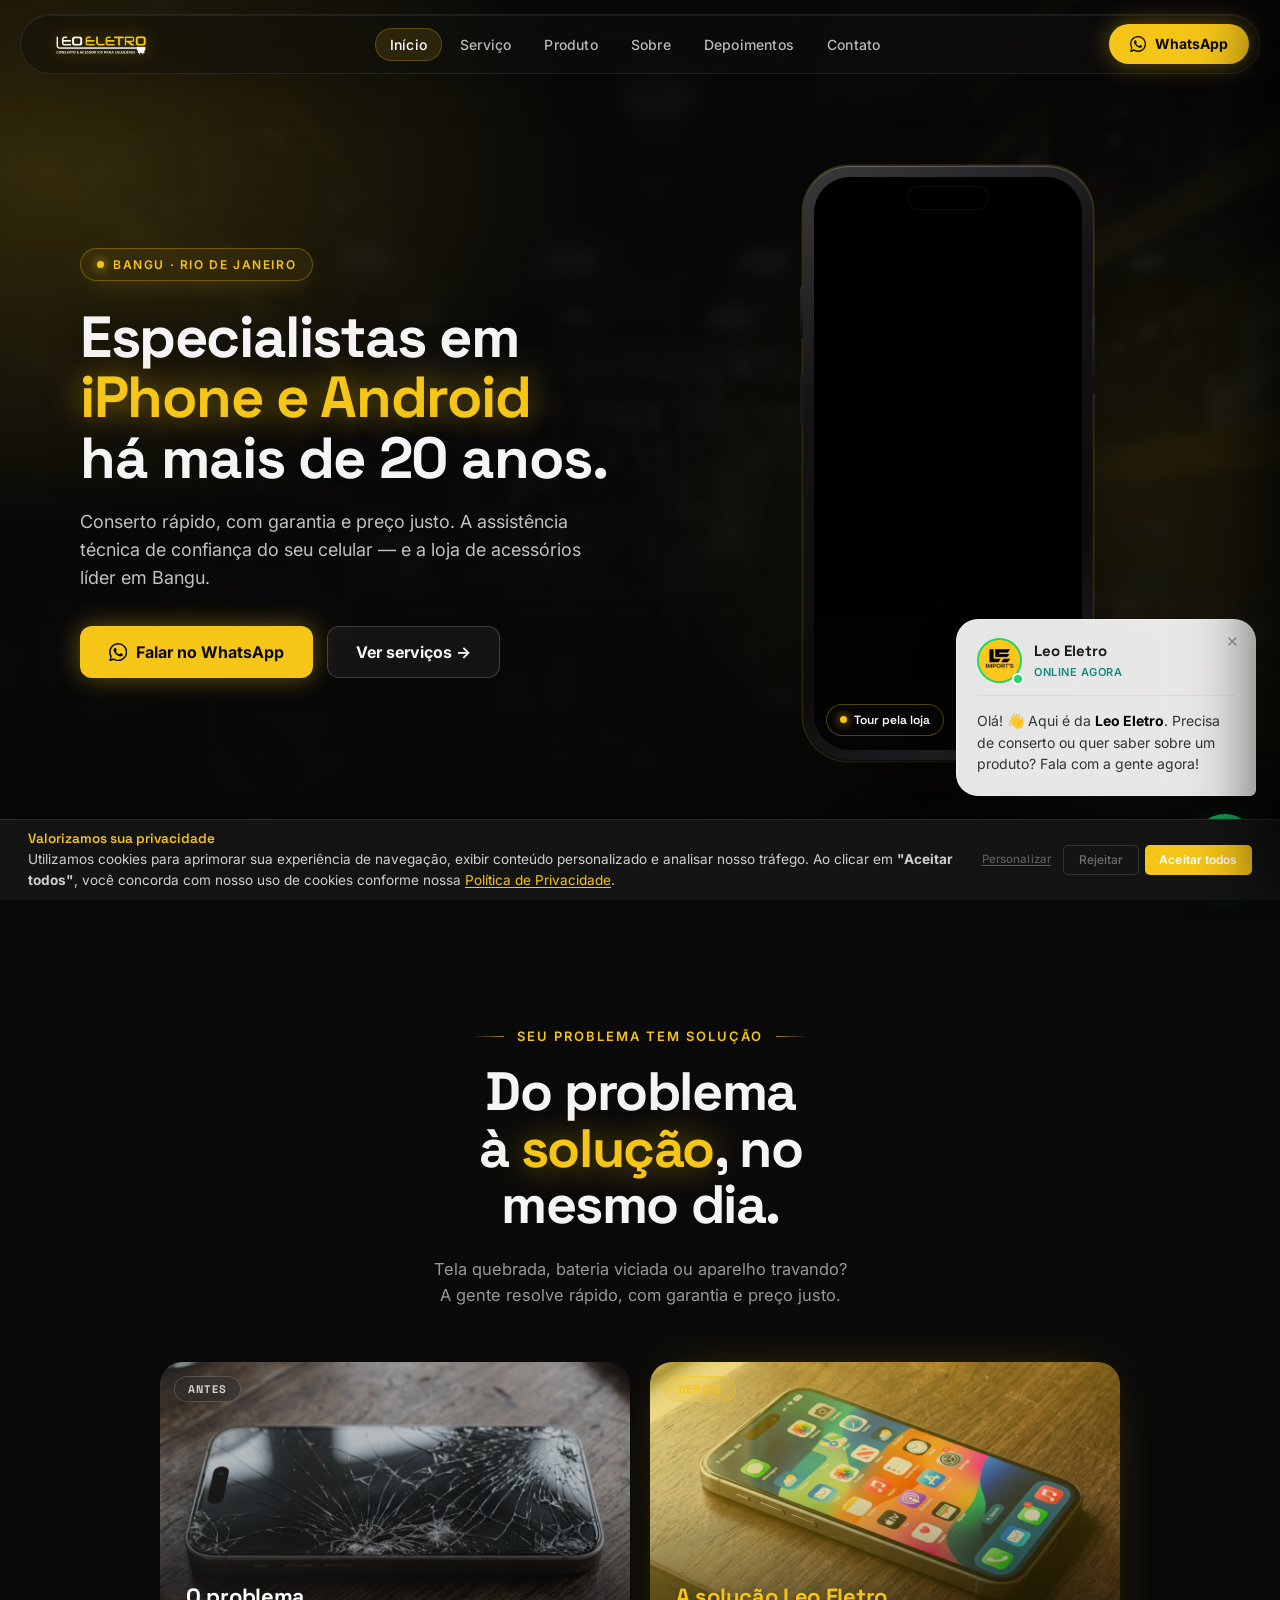
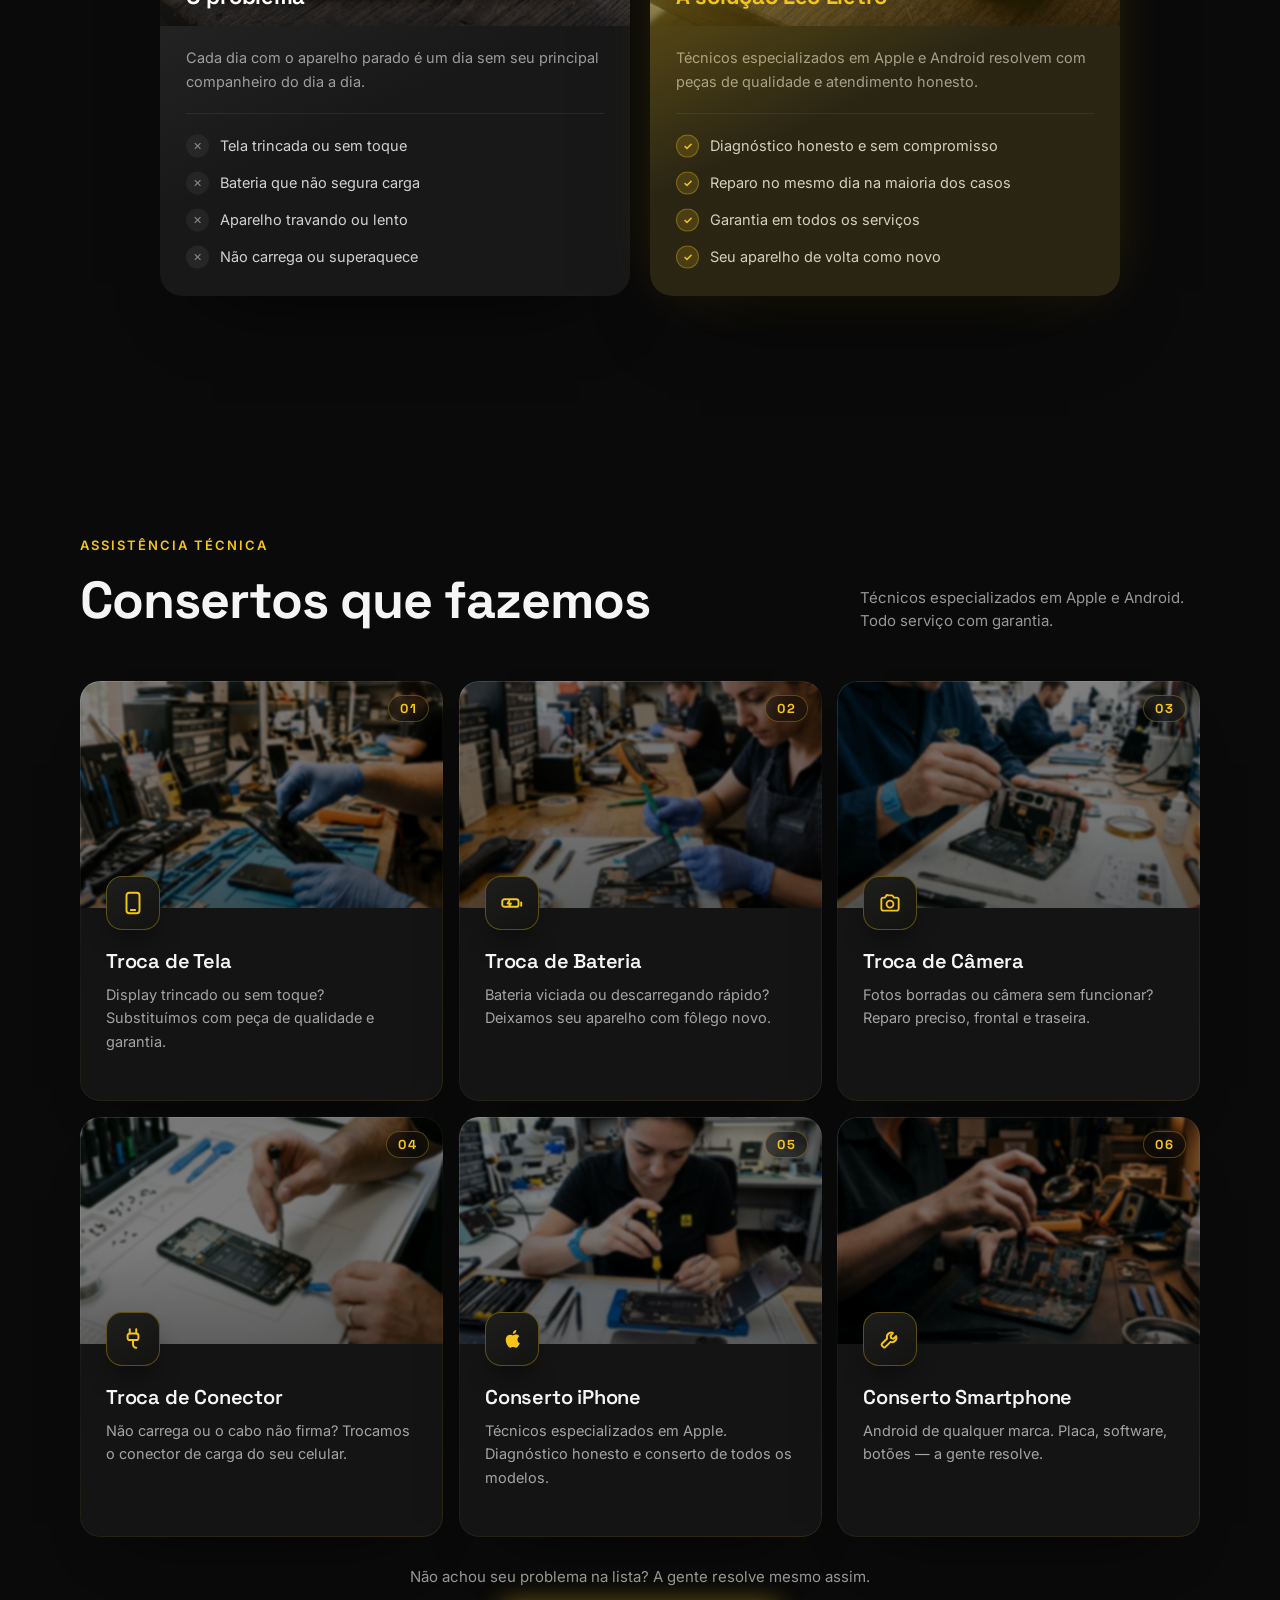
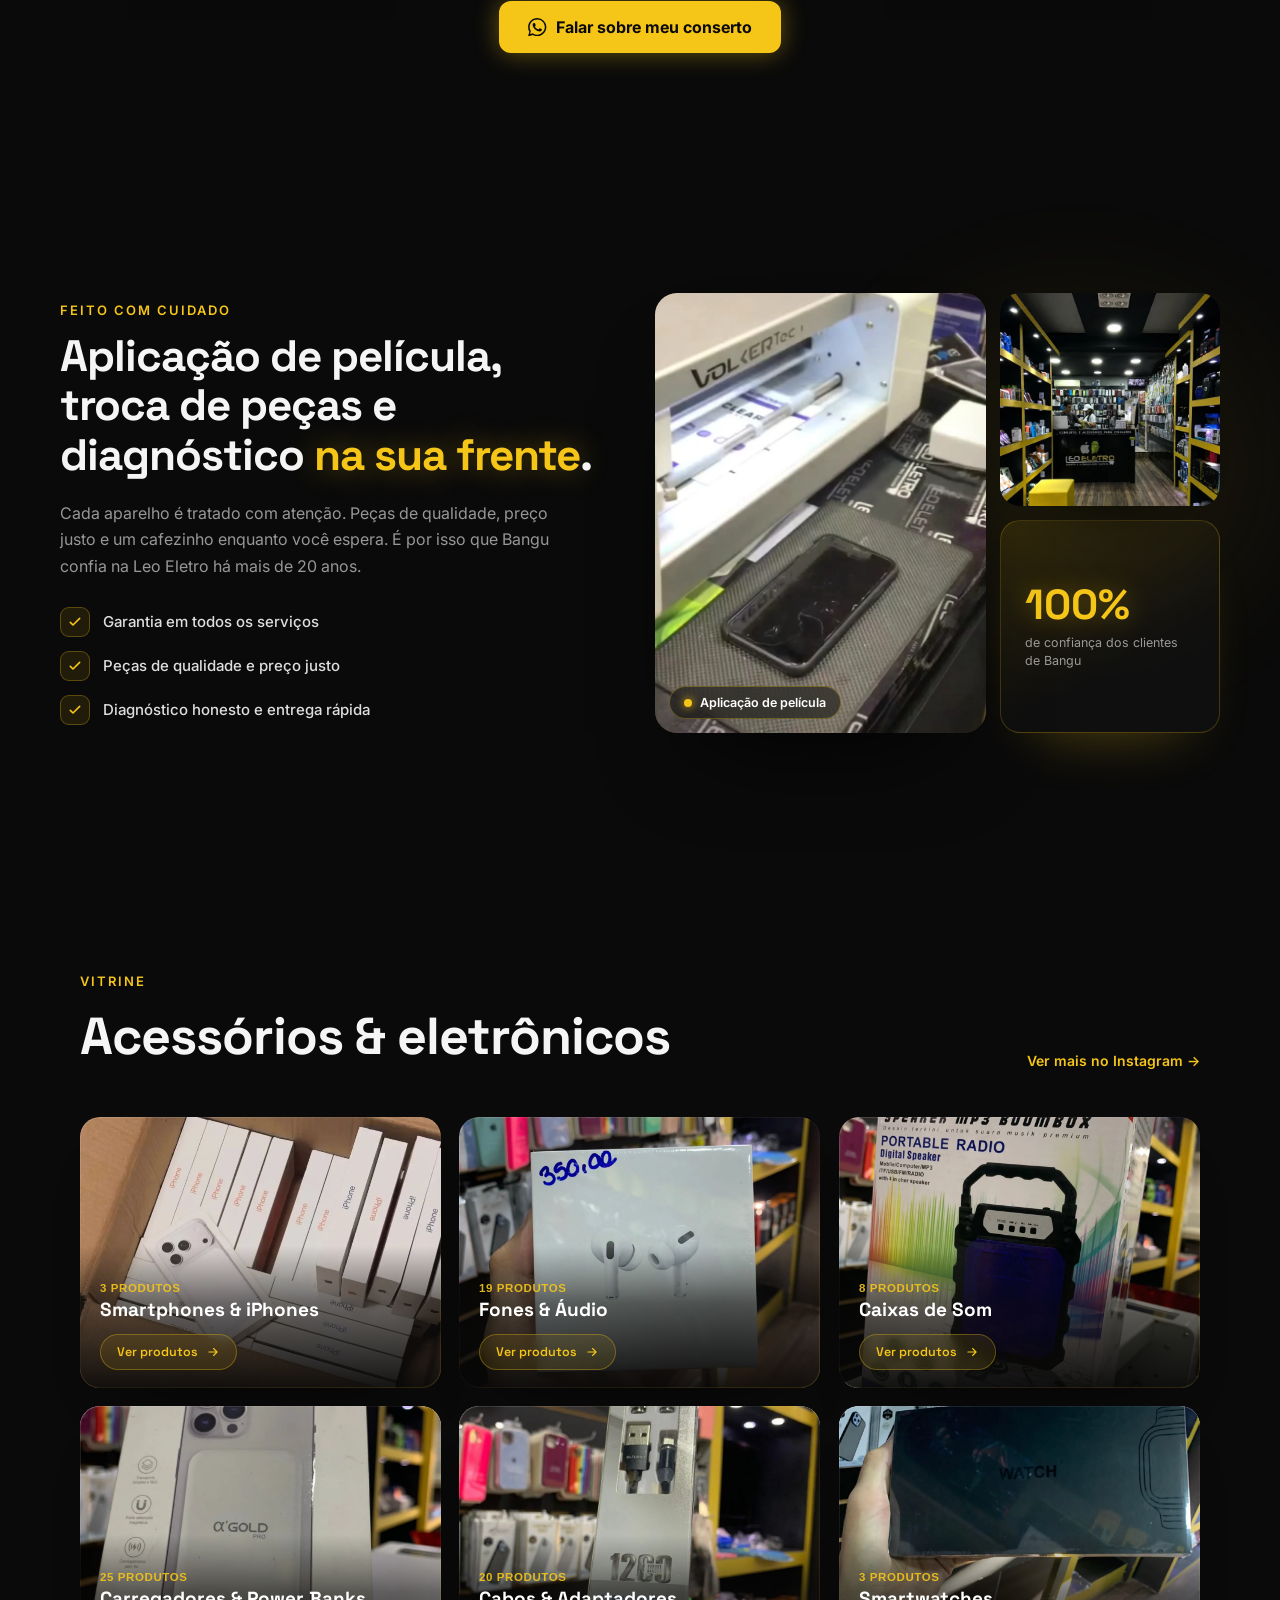
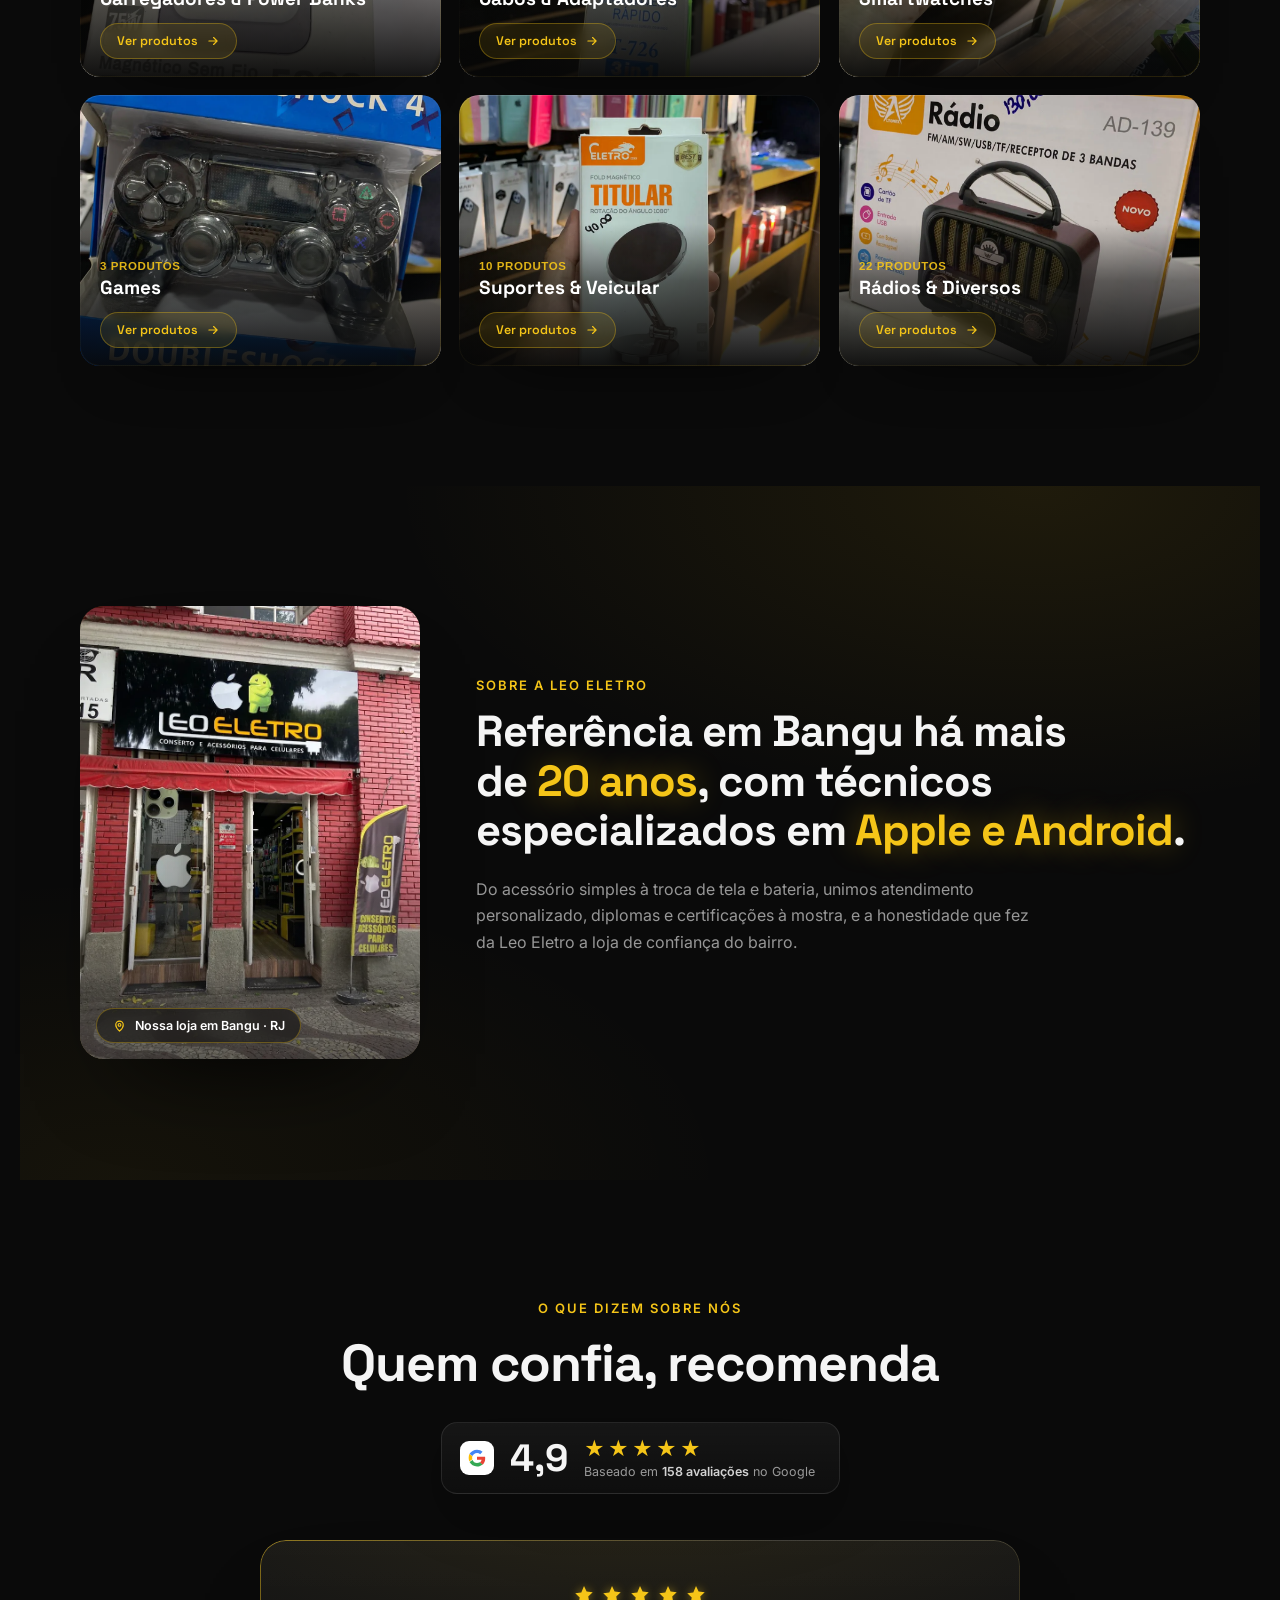
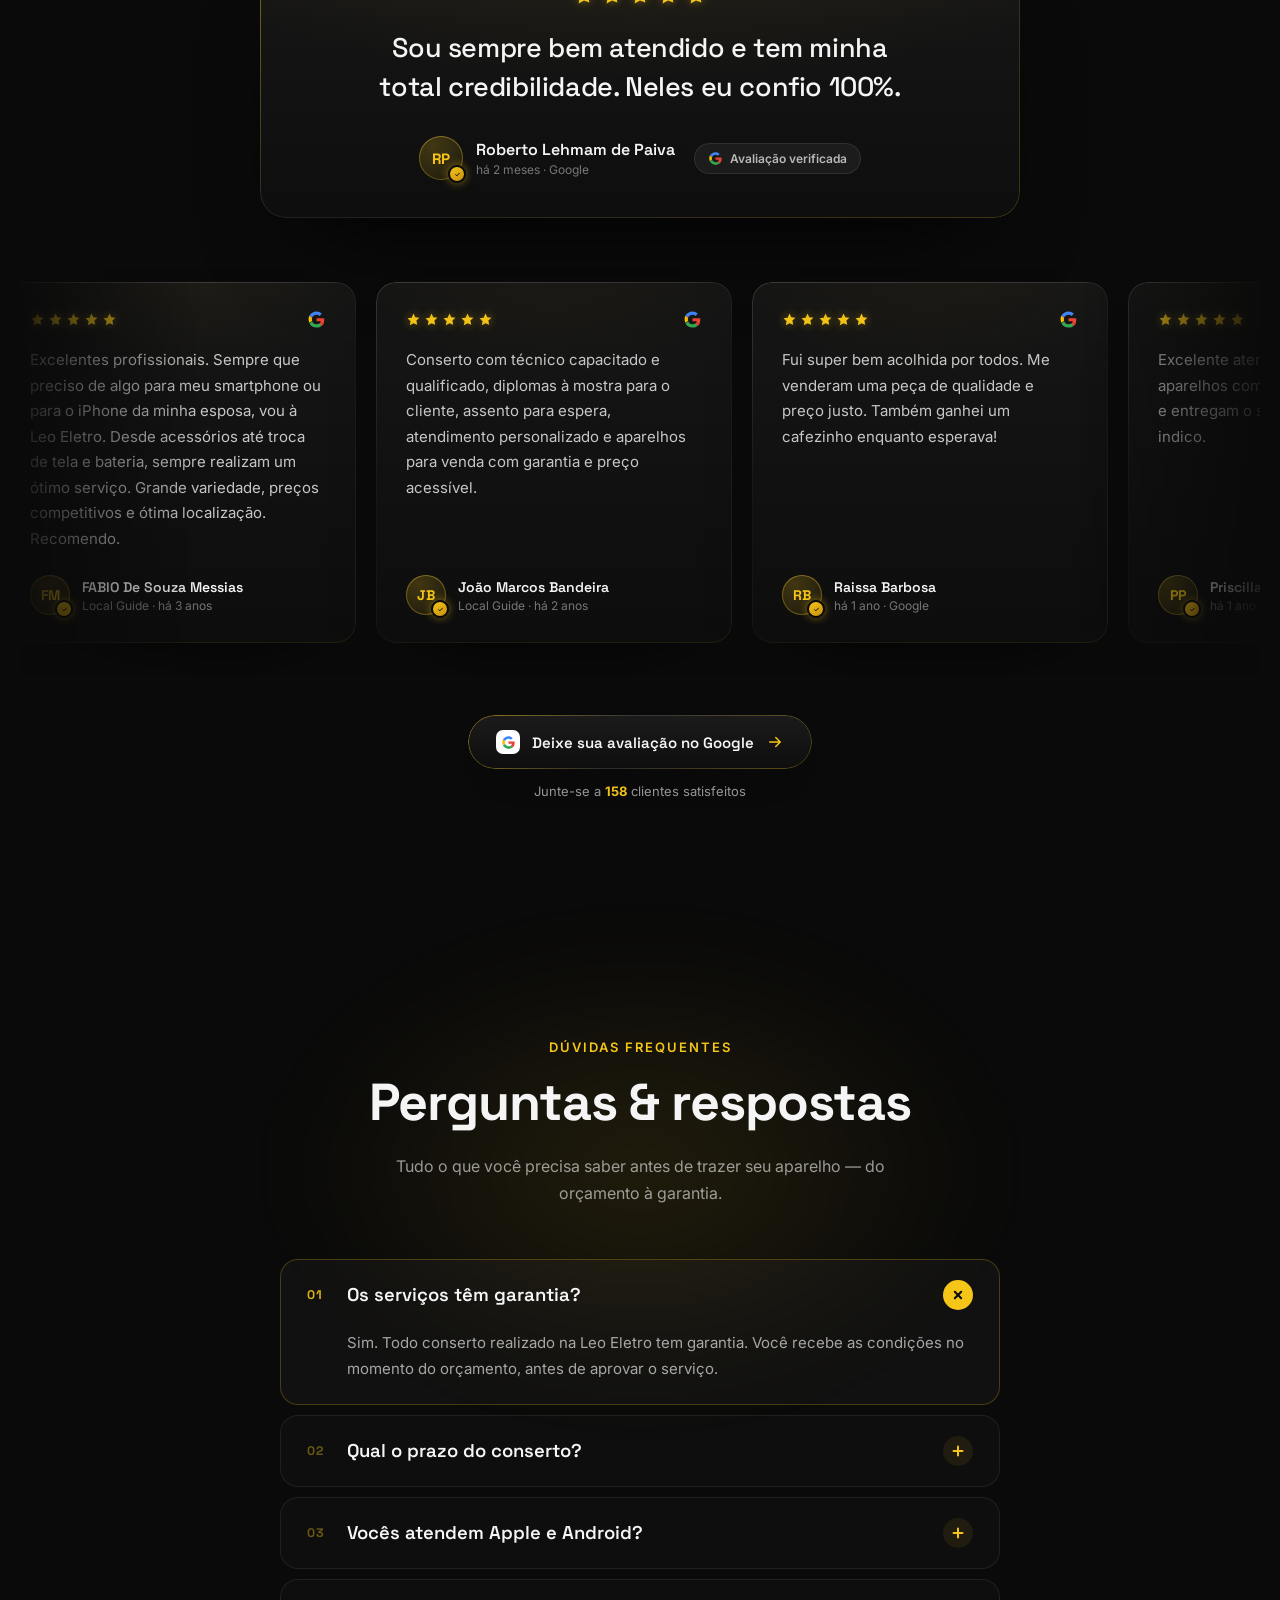
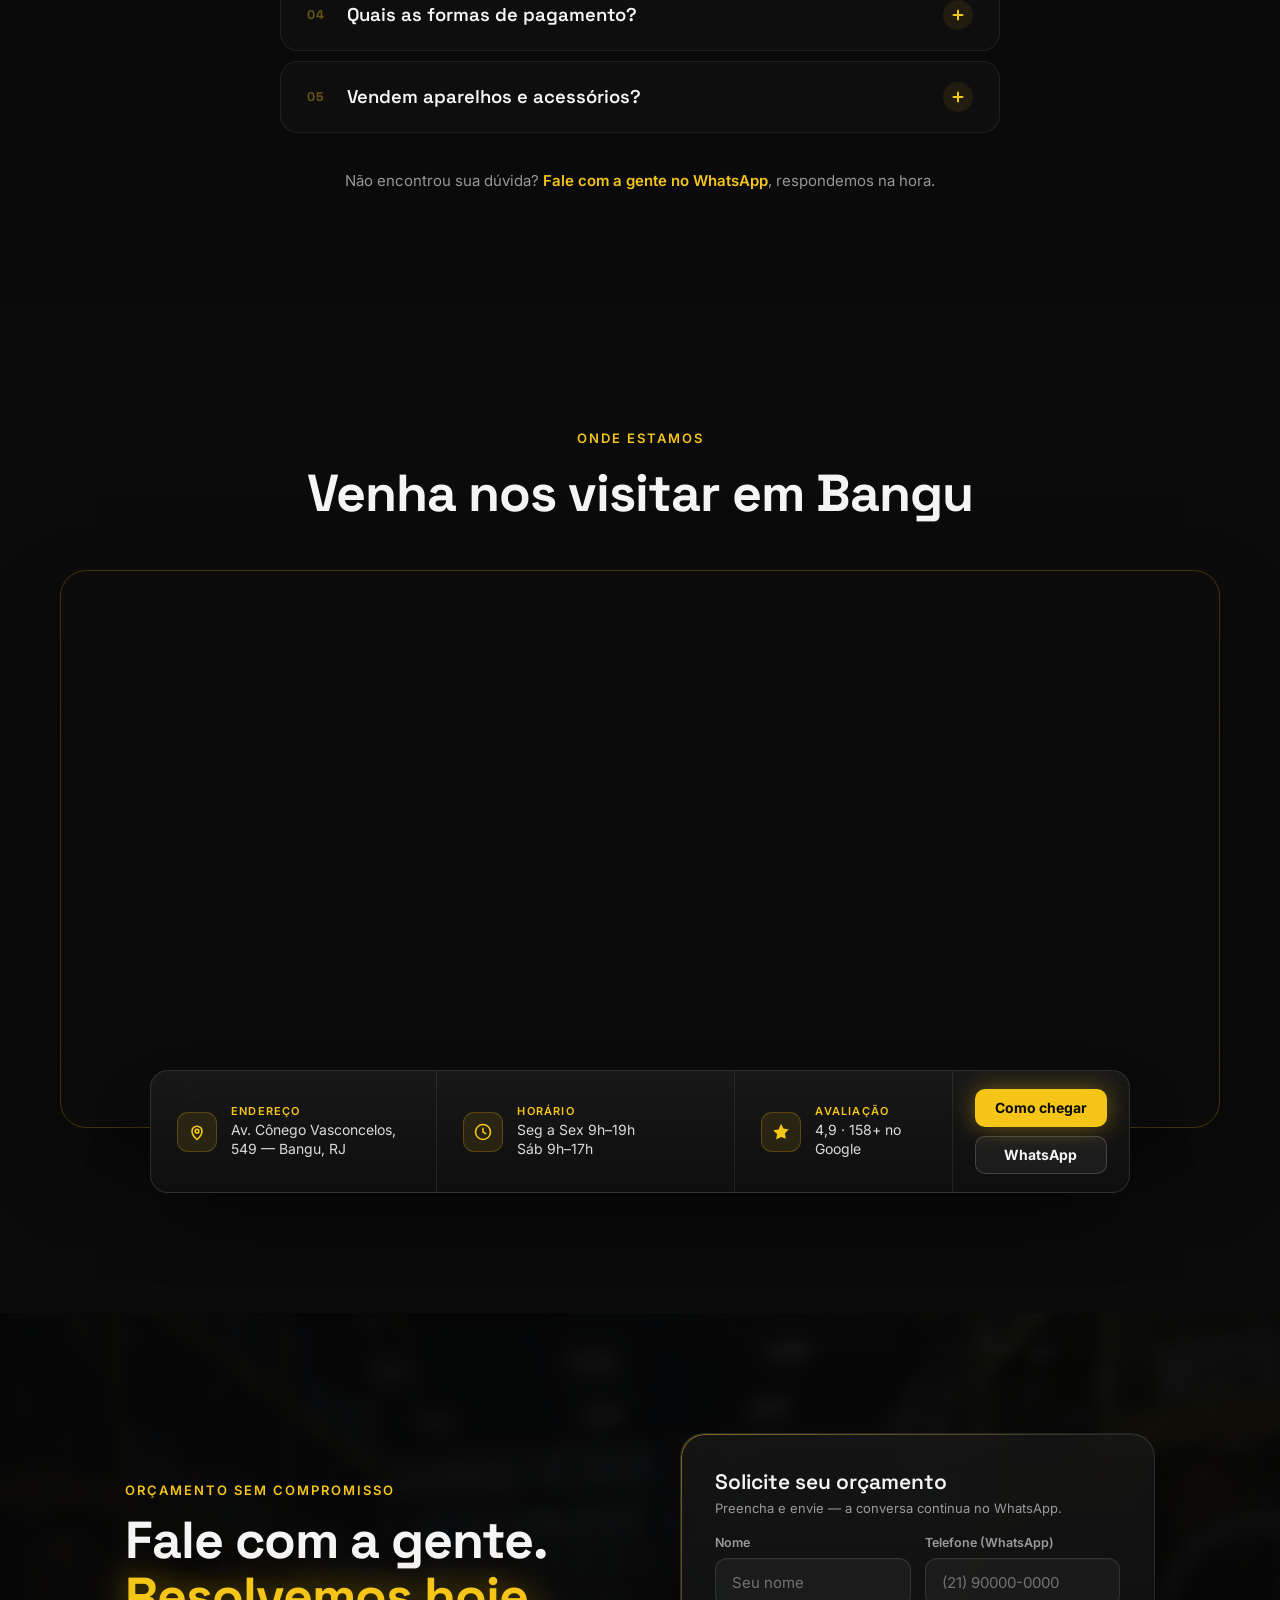
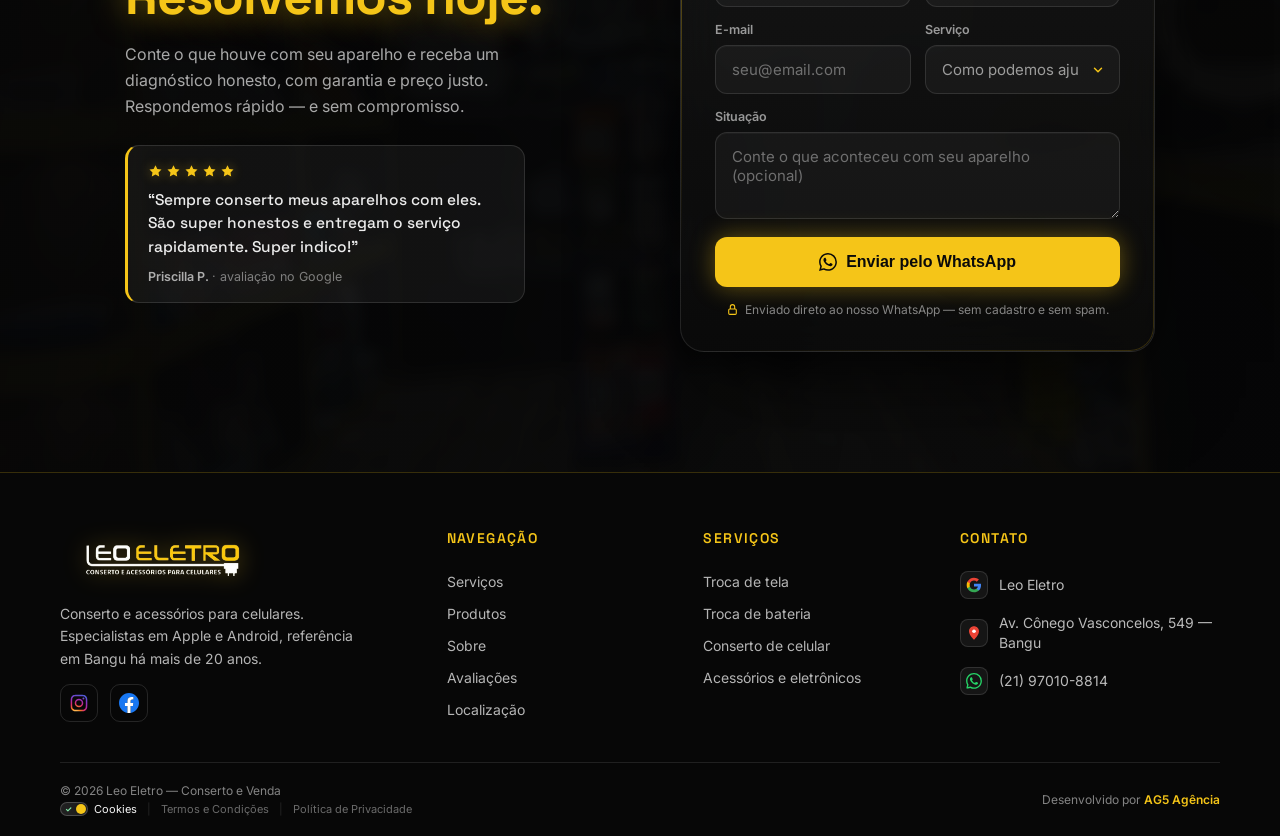
==== commit 0d00de48: "feat: implement local SEO tags, structured data, and web crawling configuration for improved search " ====
--- a/index.html
+++ b/index.html
@@ -3,18 +3,303 @@
 <head>
   <meta charset="UTF-8">
   <meta name="viewport" content="width=device-width, initial-scale=1.0">
-  <title>Leo Eletro — Conserto e Acessórios para Celulares · Bangu, RJ</title>
-  <meta name="description" content="Especialistas em iPhone e Android há mais de 20 anos em Bangu. Conserto rápido, com garantia e preço justo. Loja de acessórios e assistência técnica.">
+  <title>Conserto de Celular em Bangu RJ | Leo Eletro — iPhone e Android</title>
+  <meta name="description" content="Assistência técnica em Bangu há mais de 20 anos: conserto de iPhone e Android com garantia, no mesmo dia e preço justo. Troca de tela, bateria e loja de acessórios.">
+  <link rel="canonical" href="https://www.leoeletro.aghelp.site/">
+  <meta name="robots" content="index, follow, max-image-preview:large">
+  <meta name="author" content="Leo Eletro">
+  <meta name="theme-color" content="#0b0b0b">
+
+  <!-- Local SEO / Geo -->
+  <meta name="geo.region" content="BR-RJ">
+  <meta name="geo.placename" content="Bangu, Rio de Janeiro">
+  <meta name="geo.position" content="-22.8805706;-43.4645371">
+  <meta name="ICBM" content="-22.8805706, -43.4645371">
+
   <link rel="icon" href="Assets/favicon-leo-eletro.ico" sizes="any">
-  <meta property="og:title" content="Leo Eletro — Conserto e Acessórios para Celulares · Bangu, RJ">
-  <meta property="og:description" content="Especialistas em iPhone e Android há mais de 20 anos em Bangu. Conserto rápido, com garantia e preço justo.">
-  <meta property="og:image" content="Assets/leo-eletro-fachada-loja-bangu.webp">
+
+  <!-- Open Graph -->
+  <meta property="og:title" content="Conserto de Celular em Bangu RJ | Leo Eletro — iPhone e Android">
+  <meta property="og:description" content="Assistência técnica em Bangu há mais de 20 anos: conserto de iPhone e Android com garantia, no mesmo dia e preço justo.">
+  <meta property="og:image" content="https://www.leoeletro.aghelp.site/Assets/leo-eletro-fachada-loja-bangu.webp">
+  <meta property="og:image:alt" content="Fachada da loja Leo Eletro em Bangu, RJ">
+  <meta property="og:url" content="https://www.leoeletro.aghelp.site/">
   <meta property="og:type" content="website">
+  <meta property="og:site_name" content="Leo Eletro">
+  <meta property="og:locale" content="pt_BR">
+
+  <!-- Twitter Cards -->
+  <meta name="twitter:card" content="summary_large_image">
+  <meta name="twitter:title" content="Conserto de Celular em Bangu RJ | Leo Eletro — iPhone e Android">
+  <meta name="twitter:description" content="Assistência técnica em Bangu há mais de 20 anos: conserto de iPhone e Android com garantia, no mesmo dia e preço justo.">
+  <meta name="twitter:image" content="https://www.leoeletro.aghelp.site/Assets/leo-eletro-fachada-loja-bangu.webp">
+
   <link rel="preconnect" href="https://fonts.googleapis.com">
   <link rel="preconnect" href="https://fonts.gstatic.com" crossorigin>
   <link href="https://fonts.googleapis.com/css2?family=Space+Grotesk:wght@400;500;600;700&family=Inter:wght@400;500;600;700&display=swap" rel="stylesheet">
   <link rel="stylesheet" href="style.css">
   <link rel="stylesheet" href="cookie-banner.css">
+
+  <!-- Structured Data (Schema.org @graph) -->
+  <script type="application/ld+json">
+{
+  "@context": "https://schema.org",
+  "@graph": [
+    {
+      "@type": [
+        "MobilePhoneStore",
+        "ElectronicsStore"
+      ],
+      "@id": "https://www.leoeletro.aghelp.site/#negocio",
+      "name": "Leo Eletro - Conserto e Venda",
+      "alternateName": "Leo Eletro | Conserto de iPhone e Android | Troca de Tela e Bateria | Acessórios para Celular em Bangu",
+      "url": "https://www.leoeletro.aghelp.site/",
+      "logo": "https://www.leoeletro.aghelp.site/Assets/logo-desktop-leo-eletro.webp",
+      "image": [
+        "https://www.leoeletro.aghelp.site/Assets/leo-eletro-fachada-loja-bangu.webp",
+        "https://www.leoeletro.aghelp.site/Assets/leo-eletro-interior-loja-atendimento.webp"
+      ],
+      "description": "Assistência técnica e loja de acessórios para celulares em Bangu, RJ. Conserto de iPhone e Android com garantia há mais de 20 anos.",
+      "telephone": "+55-21-97010-8814",
+      "currenciesAccepted": "BRL",
+      "paymentAccepted": "Dinheiro, PIX, Cartão de débito, Cartão de crédito",
+      "foundingDate": "2011",
+      "address": {
+        "@type": "PostalAddress",
+        "streetAddress": "Av. Cônego Vasconcelos, 549 - Lj B",
+        "addressLocality": "Bangu",
+        "addressRegion": "RJ",
+        "postalCode": "21810-011",
+        "addressCountry": "BR"
+      },
+      "geo": {
+        "@type": "GeoCoordinates",
+        "latitude": "-22.8805706",
+        "longitude": "-43.4645371"
+      },
+      "hasMap": "https://www.google.com/maps?cid=17452469385570842133",
+      "openingHoursSpecification": [
+        {
+          "@type": "OpeningHoursSpecification",
+          "dayOfWeek": [
+            "Monday",
+            "Tuesday",
+            "Wednesday",
+            "Thursday",
+            "Friday"
+          ],
+          "opens": "09:00",
+          "closes": "19:00"
+        },
+        {
+          "@type": "OpeningHoursSpecification",
+          "dayOfWeek": [
+            "Saturday"
+          ],
+          "opens": "09:00",
+          "closes": "17:00"
+        }
+      ],
+      "areaServed": [
+        {
+          "@type": "City",
+          "name": "Rio de Janeiro",
+          "containedInPlace": {
+            "@type": "State",
+            "name": "Rio de Janeiro"
+          }
+        },
+        {
+          "@type": "Place",
+          "name": "Bangu"
+        },
+        {
+          "@type": "Place",
+          "name": "Campo Grande"
+        },
+        {
+          "@type": "Place",
+          "name": "Padre Miguel"
+        },
+        {
+          "@type": "Place",
+          "name": "Senador Camará"
+        },
+        {
+          "@type": "Place",
+          "name": "Realengo"
+        },
+        {
+          "@type": "Place",
+          "name": "Magalhães Bastos"
+        }
+      ],
+      "hasOfferCatalog": {
+        "@type": "OfferCatalog",
+        "name": "Serviços da Leo Eletro",
+        "itemListElement": [
+          {
+            "@type": "Offer",
+            "itemOffered": {
+              "@type": "Service",
+              "name": "Conserto de iPhone",
+              "description": "Reparo especializado em iPhone (Apple) com garantia.",
+              "areaServed": "Rio de Janeiro – RJ",
+              "provider": {
+                "@id": "https://www.leoeletro.aghelp.site/#negocio"
+              }
+            }
+          },
+          {
+            "@type": "Offer",
+            "itemOffered": {
+              "@type": "Service",
+              "name": "Conserto de Smartphones Android",
+              "description": "Reparo de smartphones Android de todas as marcas.",
+              "areaServed": "Rio de Janeiro – RJ",
+              "provider": {
+                "@id": "https://www.leoeletro.aghelp.site/#negocio"
+              }
+            }
+          },
+          {
+            "@type": "Offer",
+            "itemOffered": {
+              "@type": "Service",
+              "name": "Troca de Bateria",
+              "description": "Substituição de bateria com peças de qualidade, no mesmo dia.",
+              "areaServed": "Rio de Janeiro – RJ",
+              "provider": {
+                "@id": "https://www.leoeletro.aghelp.site/#negocio"
+              }
+            }
+          },
+          {
+            "@type": "Offer",
+            "itemOffered": {
+              "@type": "Service",
+              "name": "Troca de Tela",
+              "description": "Troca de tela/display para iPhone e Android, no mesmo dia.",
+              "areaServed": "Rio de Janeiro – RJ",
+              "provider": {
+                "@id": "https://www.leoeletro.aghelp.site/#negocio"
+              }
+            }
+          },
+          {
+            "@type": "Offer",
+            "itemOffered": {
+              "@type": "Service",
+              "name": "Troca de Câmera",
+              "description": "Substituição de câmera frontal e traseira.",
+              "areaServed": "Rio de Janeiro – RJ",
+              "provider": {
+                "@id": "https://www.leoeletro.aghelp.site/#negocio"
+              }
+            }
+          },
+          {
+            "@type": "Offer",
+            "itemOffered": {
+              "@type": "Service",
+              "name": "Troca de Conector de Carga",
+              "description": "Reparo e troca do conector de carga (dock).",
+              "areaServed": "Rio de Janeiro – RJ",
+              "provider": {
+                "@id": "https://www.leoeletro.aghelp.site/#negocio"
+              }
+            }
+          }
+        ]
+      },
+      "aggregateRating": {
+        "@type": "AggregateRating",
+        "ratingValue": "4.9",
+        "reviewCount": "158",
+        "bestRating": "5",
+        "worstRating": "1"
+      },
+      "sameAs": [
+        "https://share.google/T9KMJImlrcx06bsUb",
+        "https://www.instagram.com/eletro_leo/",
+        "https://www.facebook.com/leoeletrocelulareseletronico"
+      ]
+    },
+    {
+      "@type": "WebSite",
+      "@id": "https://www.leoeletro.aghelp.site/#website",
+      "url": "https://www.leoeletro.aghelp.site/",
+      "name": "Leo Eletro",
+      "publisher": {
+        "@id": "https://www.leoeletro.aghelp.site/#negocio"
+      },
+      "inLanguage": "pt-BR"
+    },
+    {
+      "@type": "WebPage",
+      "@id": "https://www.leoeletro.aghelp.site/#webpage",
+      "url": "https://www.leoeletro.aghelp.site/",
+      "name": "Conserto de Celular em Bangu RJ | Leo Eletro — iPhone e Android",
+      "description": "Assistência técnica em Bangu há mais de 20 anos: conserto de iPhone e Android com garantia, no mesmo dia e preço justo. Troca de tela, bateria e loja de acessórios.",
+      "isPartOf": {
+        "@id": "https://www.leoeletro.aghelp.site/#website"
+      },
+      "about": {
+        "@id": "https://www.leoeletro.aghelp.site/#negocio"
+      },
+      "inLanguage": "pt-BR",
+      "datePublished": "2026-07-08",
+      "dateModified": "2026-07-11"
+    },
+    {
+      "@type": "FAQPage",
+      "@id": "https://www.leoeletro.aghelp.site/#faq",
+      "mainEntity": [
+        {
+          "@type": "Question",
+          "name": "Os serviços têm garantia?",
+          "acceptedAnswer": {
+            "@type": "Answer",
+            "text": "Sim. Todo conserto realizado na Leo Eletro tem garantia. Você recebe as condições no momento do orçamento, antes de aprovar o serviço."
+          }
+        },
+        {
+          "@type": "Question",
+          "name": "Qual o prazo do conserto?",
+          "acceptedAnswer": {
+            "@type": "Answer",
+            "text": "A maioria dos reparos, como troca de tela e bateria, é feita no mesmo dia. Casos mais complexos passam por diagnóstico e informamos o prazo antes de começar."
+          }
+        },
+        {
+          "@type": "Question",
+          "name": "Vocês atendem Apple e Android?",
+          "acceptedAnswer": {
+            "@type": "Answer",
+            "text": "Sim. Nossa equipe é especializada em iPhone (Apple) e em smartphones Android de todas as marcas."
+          }
+        },
+        {
+          "@type": "Question",
+          "name": "Quais as formas de pagamento?",
+          "acceptedAnswer": {
+            "@type": "Answer",
+            "text": "Aceitamos dinheiro, PIX, cartões de débito e crédito. Fale com a gente no WhatsApp para condições e parcelamento."
+          }
+        },
+        {
+          "@type": "Question",
+          "name": "Vendem aparelhos e acessórios?",
+          "acceptedAnswer": {
+            "@type": "Answer",
+            "text": "Sim. Além da assistência técnica, somos loja completa de acessórios: capas, películas, carregadores, fones, caixas de som, smartwatches e muito mais."
+          }
+        }
+      ]
+    }
+  ]
+}
+  </script>
 </head>
 <body>
 
@@ -44,7 +329,7 @@
   <!-- HERO -->
   <header class="hero" id="inicio">
     <div class="hero__bg">
-      <img src="Assets/leo-eletro-interior-loja-atendimento.webp" alt="Interior da loja Leo Eletro com prateleiras de acessórios e balcão de assistência técnica em Bangu">
+      <img src="Assets/leo-eletro-interior-loja-atendimento.webp" alt="Interior da loja Leo Eletro com prateleiras de acessórios e balcão de assistência técnica em Bangu" fetchpriority="high" decoding="async">
       <div class="hero__scrim"></div>
       <div class="hero__glow"></div>
     </div>
@@ -81,27 +366,7 @@
     </a>
   </header>
 
-  <!-- MARQUEE (selos de confiança) -->
-  <div class="marquee" aria-hidden="true">
-    <div class="marquee__track">
-      <div class="marquee__group">
-        <span class="mq__item"><svg class="mq__ico" viewBox="0 0 24 24" fill="none" stroke="currentColor" stroke-width="2.4" stroke-linecap="round" stroke-linejoin="round"><path d="M5 12.5l4 4 10-10"/></svg>Garantia por escrito</span><span class="mq__sep"></span>
-        <span class="mq__item"><svg class="mq__ico" viewBox="0 0 24 24" fill="currentColor"><path d="M13 2L4.5 13.5H11l-1 8.5L19.5 10H13z"/></svg>Reparo no mesmo dia</span><span class="mq__sep"></span>
-        <span class="mq__item"><svg class="mq__ico" viewBox="0 0 24 24" fill="none" stroke="currentColor" stroke-width="2" stroke-linecap="round" stroke-linejoin="round"><rect x="2.5" y="5" width="19" height="14" rx="2.5"/><path d="M2.5 10h19"/></svg>PIX &amp; Cartão</span><span class="mq__sep"></span>
-        <span class="mq__item"><svg class="mq__ico" viewBox="0 0 24 24" fill="none" stroke="currentColor" stroke-width="2" stroke-linecap="round" stroke-linejoin="round"><rect x="7" y="2.5" width="10" height="19" rx="2.5"/><line x1="10.5" y1="18.5" x2="13.5" y2="18.5"/></svg>Apple &amp; Android</span><span class="mq__sep"></span>
-        <span class="mq__item"><svg class="mq__ico" viewBox="0 0 24 24" fill="currentColor"><path d="M12 2.2l2.86 6.02 6.64.86-4.9 4.55 1.25 6.57L12 17.9l-5.91 3.3 1.26-6.57-4.9-4.55 6.63-.86z"/></svg>4,9 no Google</span><span class="mq__sep"></span>
-        <span class="mq__item"><svg class="mq__ico" viewBox="0 0 24 24" fill="none" stroke="currentColor" stroke-width="2" stroke-linecap="round" stroke-linejoin="round"><path d="M14.7 6.4a4 4 0 0 0-5.3 5.1l-4.7 4.7a1.5 1.5 0 0 0 0 2.1l1 1a1.5 1.5 0 0 0 2.1 0l4.7-4.7a4 4 0 0 0 5.1-5.3l-2.5 2.5-2-.6-.6-2z"/></svg>Técnicos especializados</span><span class="mq__sep"></span>
-      </div>
-      <div class="marquee__group">
-        <span class="mq__item"><svg class="mq__ico" viewBox="0 0 24 24" fill="none" stroke="currentColor" stroke-width="2.4" stroke-linecap="round" stroke-linejoin="round"><path d="M5 12.5l4 4 10-10"/></svg>Garantia por escrito</span><span class="mq__sep"></span>
-        <span class="mq__item"><svg class="mq__ico" viewBox="0 0 24 24" fill="currentColor"><path d="M13 2L4.5 13.5H11l-1 8.5L19.5 10H13z"/></svg>Reparo no mesmo dia</span><span class="mq__sep"></span>
-        <span class="mq__item"><svg class="mq__ico" viewBox="0 0 24 24" fill="none" stroke="currentColor" stroke-width="2" stroke-linecap="round" stroke-linejoin="round"><rect x="2.5" y="5" width="19" height="14" rx="2.5"/><path d="M2.5 10h19"/></svg>PIX &amp; Cartão</span><span class="mq__sep"></span>
-        <span class="mq__item"><svg class="mq__ico" viewBox="0 0 24 24" fill="none" stroke="currentColor" stroke-width="2" stroke-linecap="round" stroke-linejoin="round"><rect x="7" y="2.5" width="10" height="19" rx="2.5"/><line x1="10.5" y1="18.5" x2="13.5" y2="18.5"/></svg>Apple &amp; Android</span><span class="mq__sep"></span>
-        <span class="mq__item"><svg class="mq__ico" viewBox="0 0 24 24" fill="currentColor"><path d="M12 2.2l2.86 6.02 6.64.86-4.9 4.55 1.25 6.57L12 17.9l-5.91 3.3 1.26-6.57-4.9-4.55 6.63-.86z"/></svg>4,9 no Google</span><span class="mq__sep"></span>
-        <span class="mq__item"><svg class="mq__ico" viewBox="0 0 24 24" fill="none" stroke="currentColor" stroke-width="2" stroke-linecap="round" stroke-linejoin="round"><path d="M14.7 6.4a4 4 0 0 0-5.3 5.1l-4.7 4.7a1.5 1.5 0 0 0 0 2.1l1 1a1.5 1.5 0 0 0 2.1 0l4.7-4.7a4 4 0 0 0 5.1-5.3l-2.5 2.5-2-.6-.6-2z"/></svg>Técnicos especializados</span><span class="mq__sep"></span>
-      </div>
-    </div>
-  </div>
+  <main id="conteudo">
 
   <!-- DOR & SOLUÇÃO -->
   <section class="dorsol" id="dor-solucao">
@@ -376,6 +641,8 @@
       </form>
     </div>
   </section>
+
+  </main>
 
   <!-- FOOTER -->
   <footer class="footer">
@@ -491,7 +758,7 @@
     </div>
   </aside>
 
-  <script src="script.js"></script>
+  <script src="script.js" defer></script>
 
   <!-- ========== COOKIE BANNER (LGPD) ========== -->
   <div id="ck-banner" class="ck-banner" role="dialog" aria-modal="true" aria-label="Aviso de cookies" aria-live="polite" aria-hidden="true">
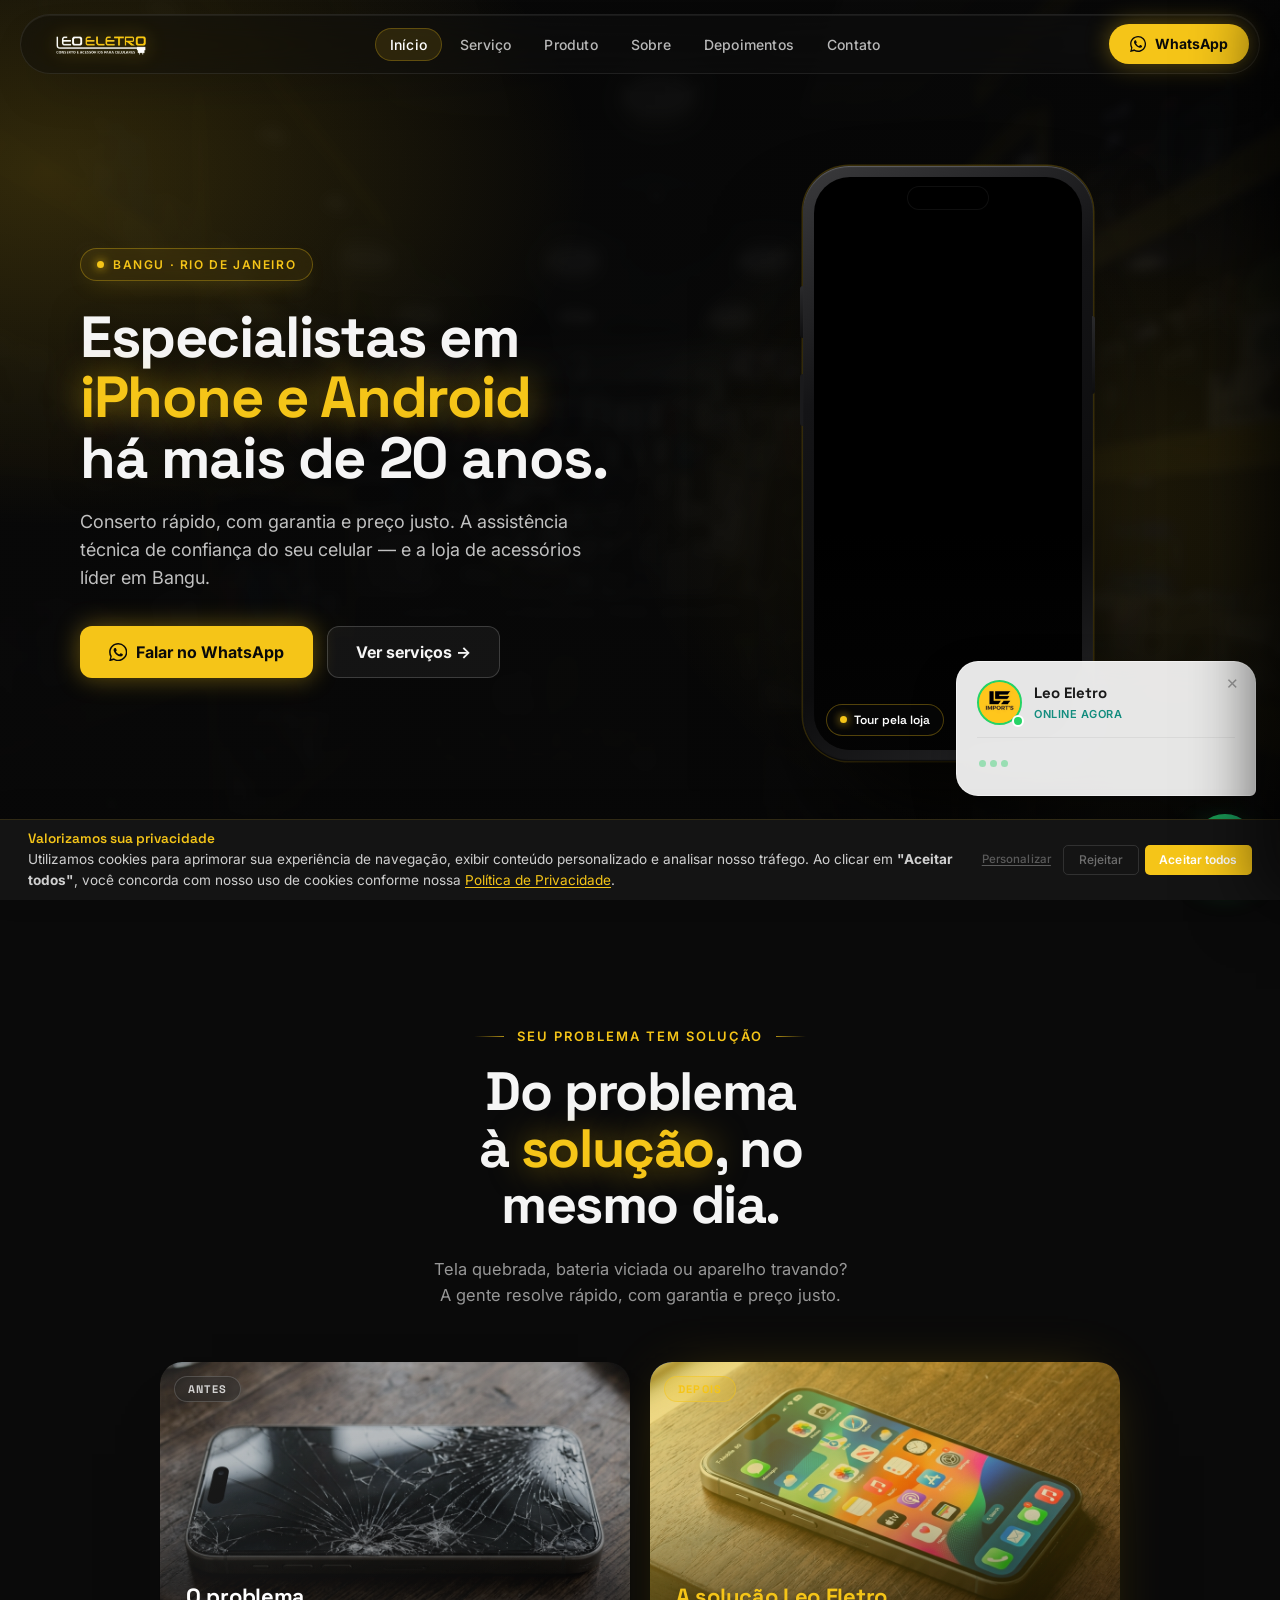
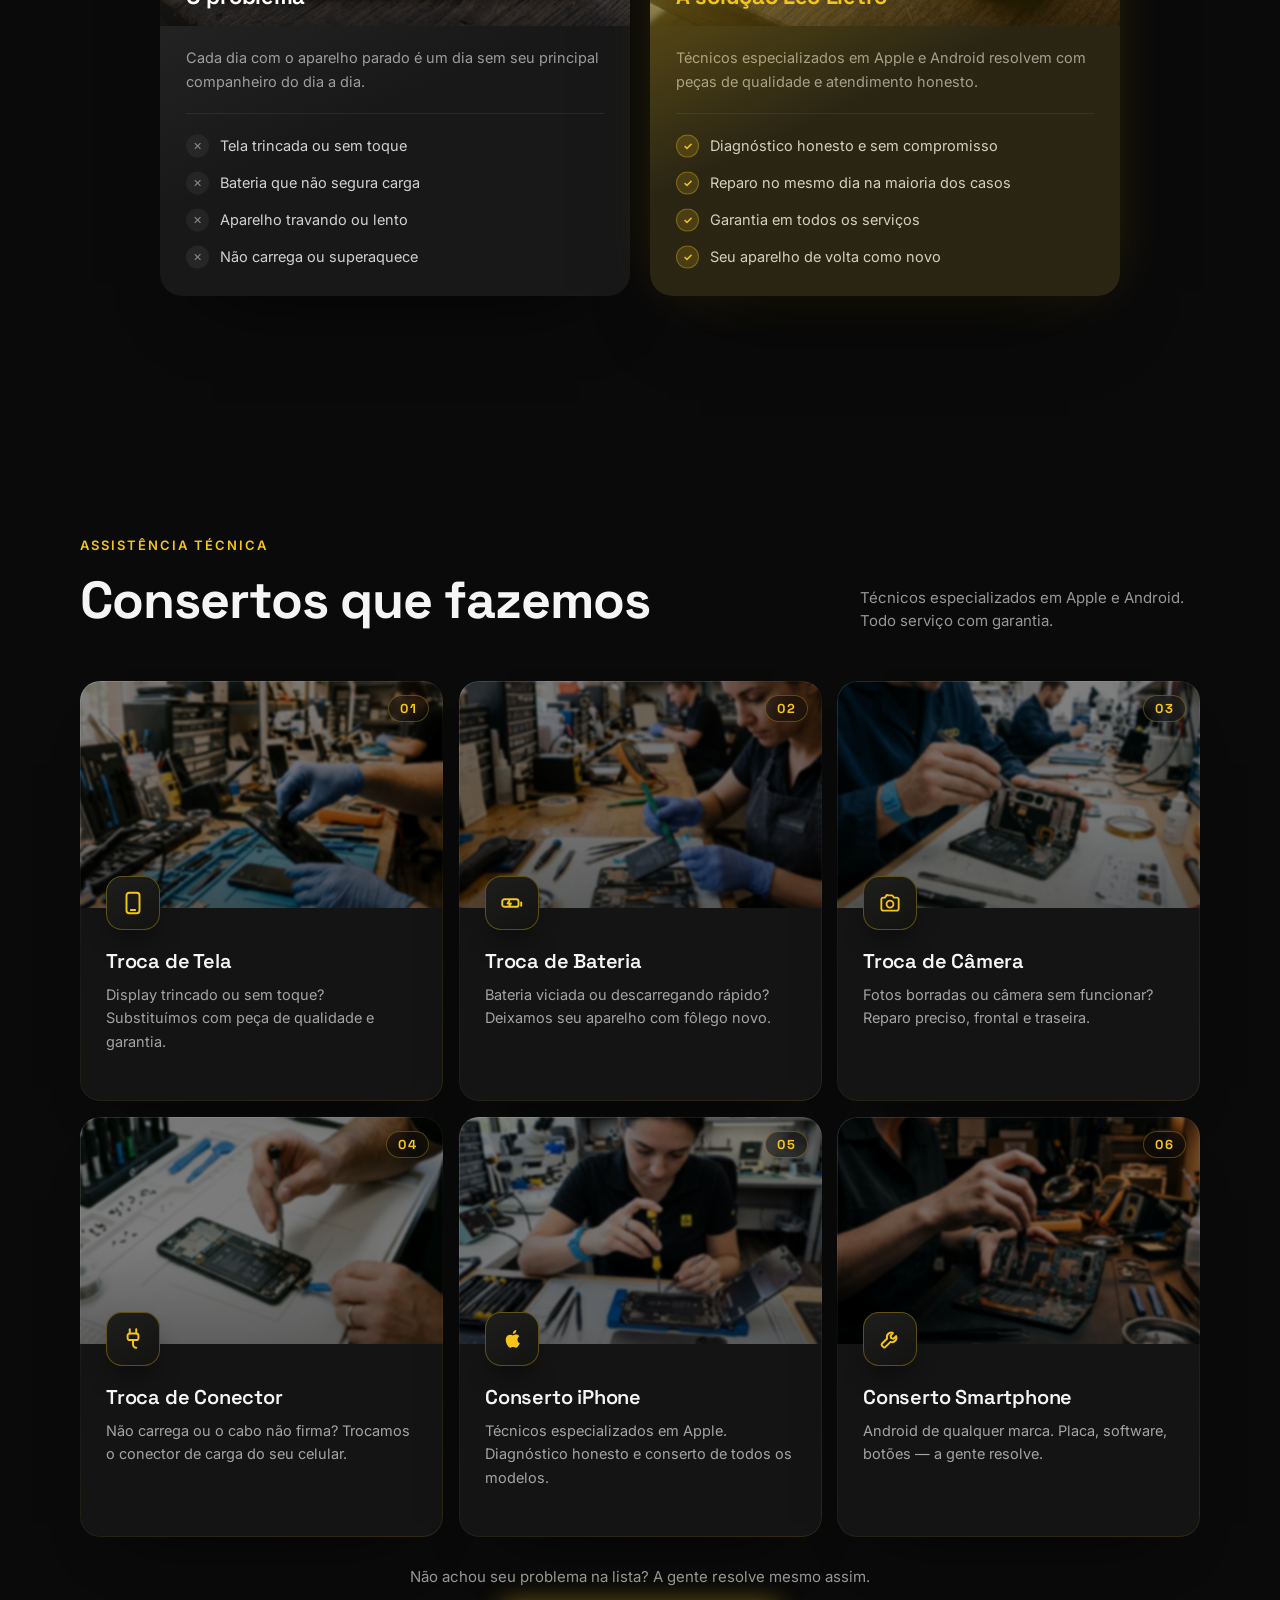
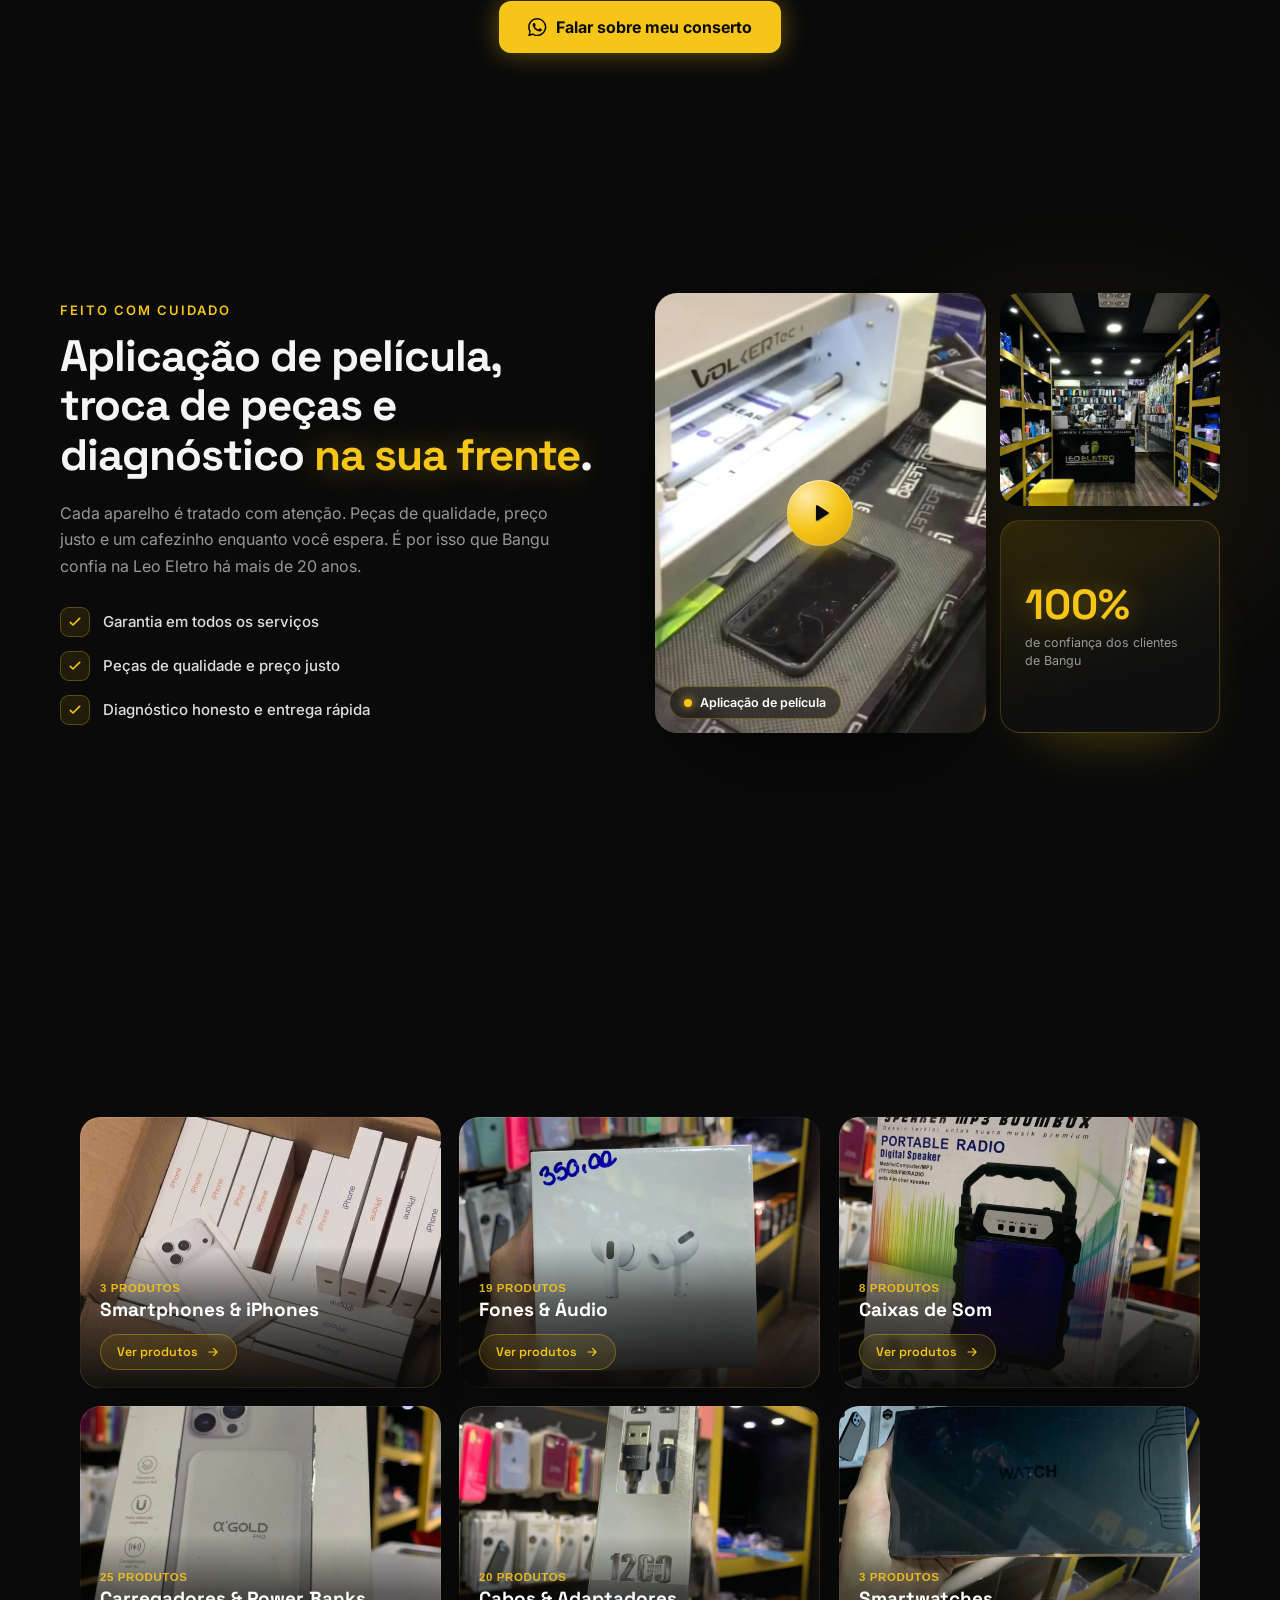
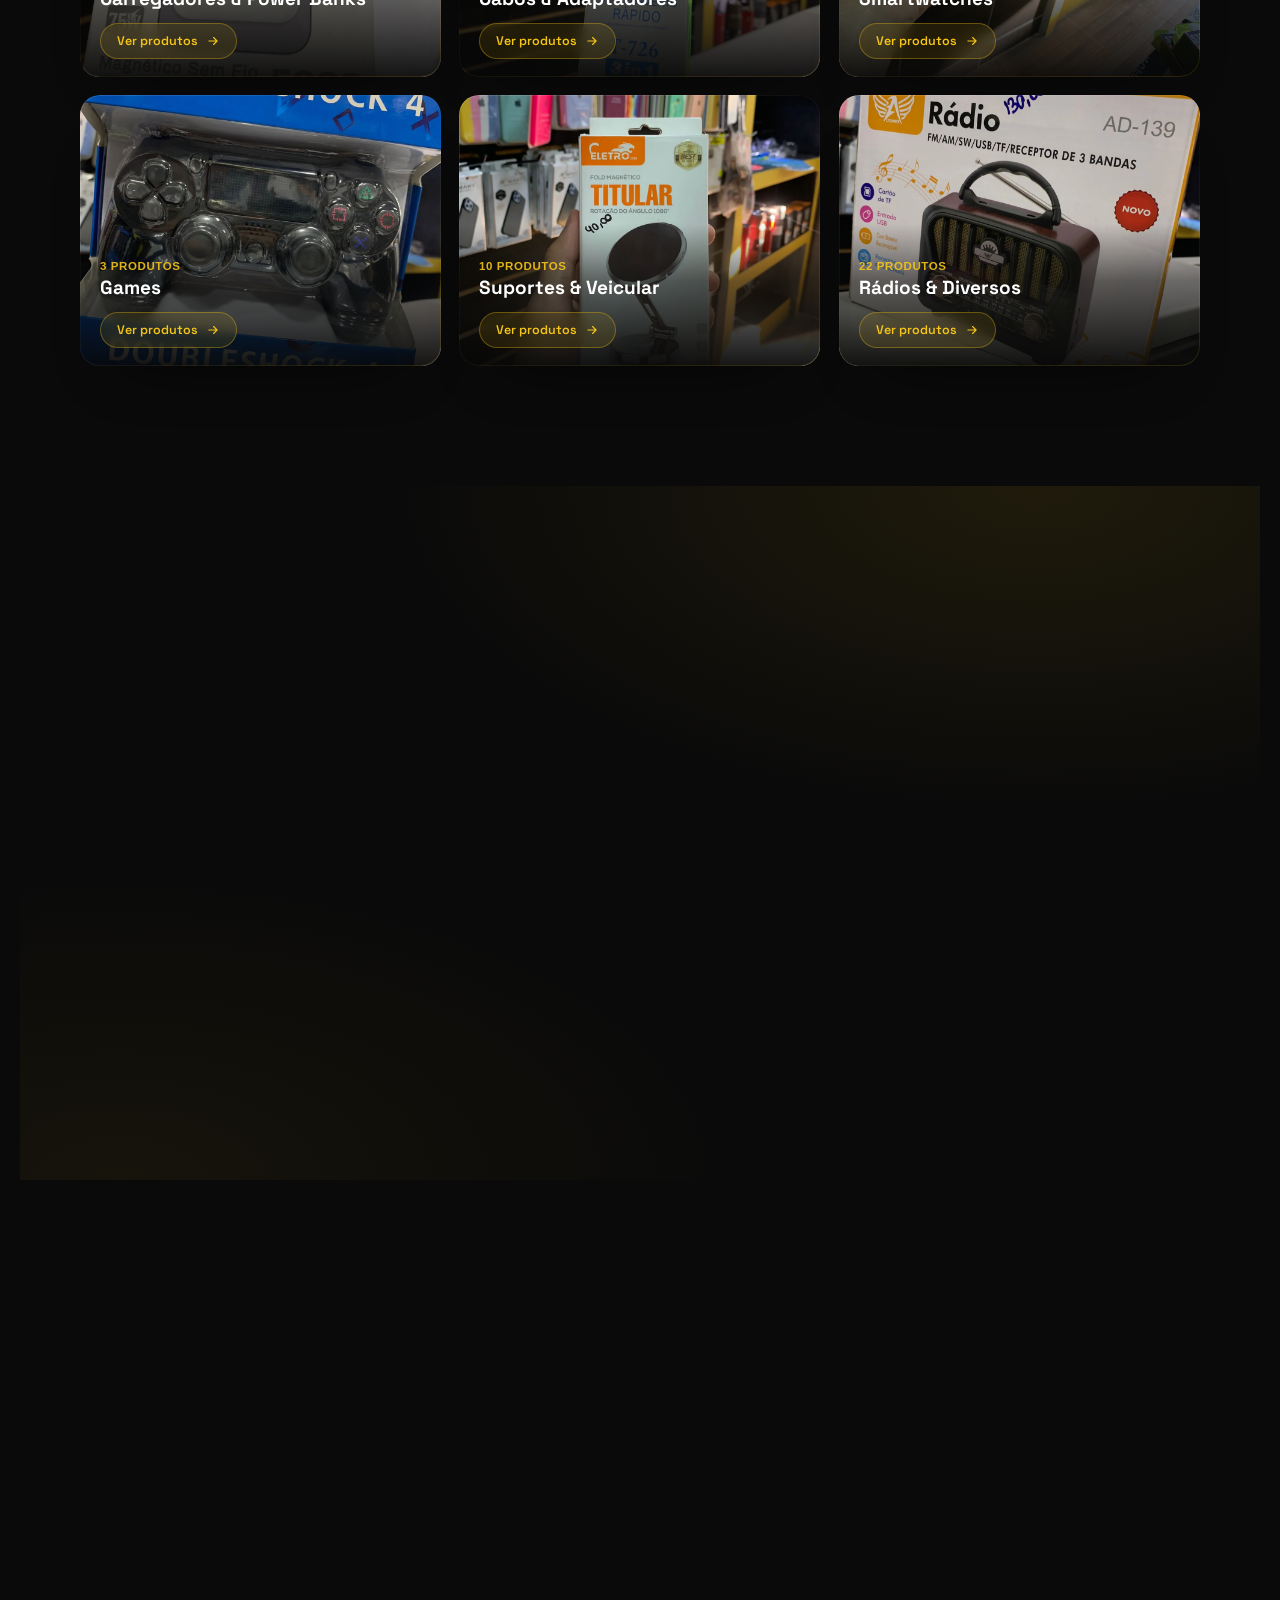
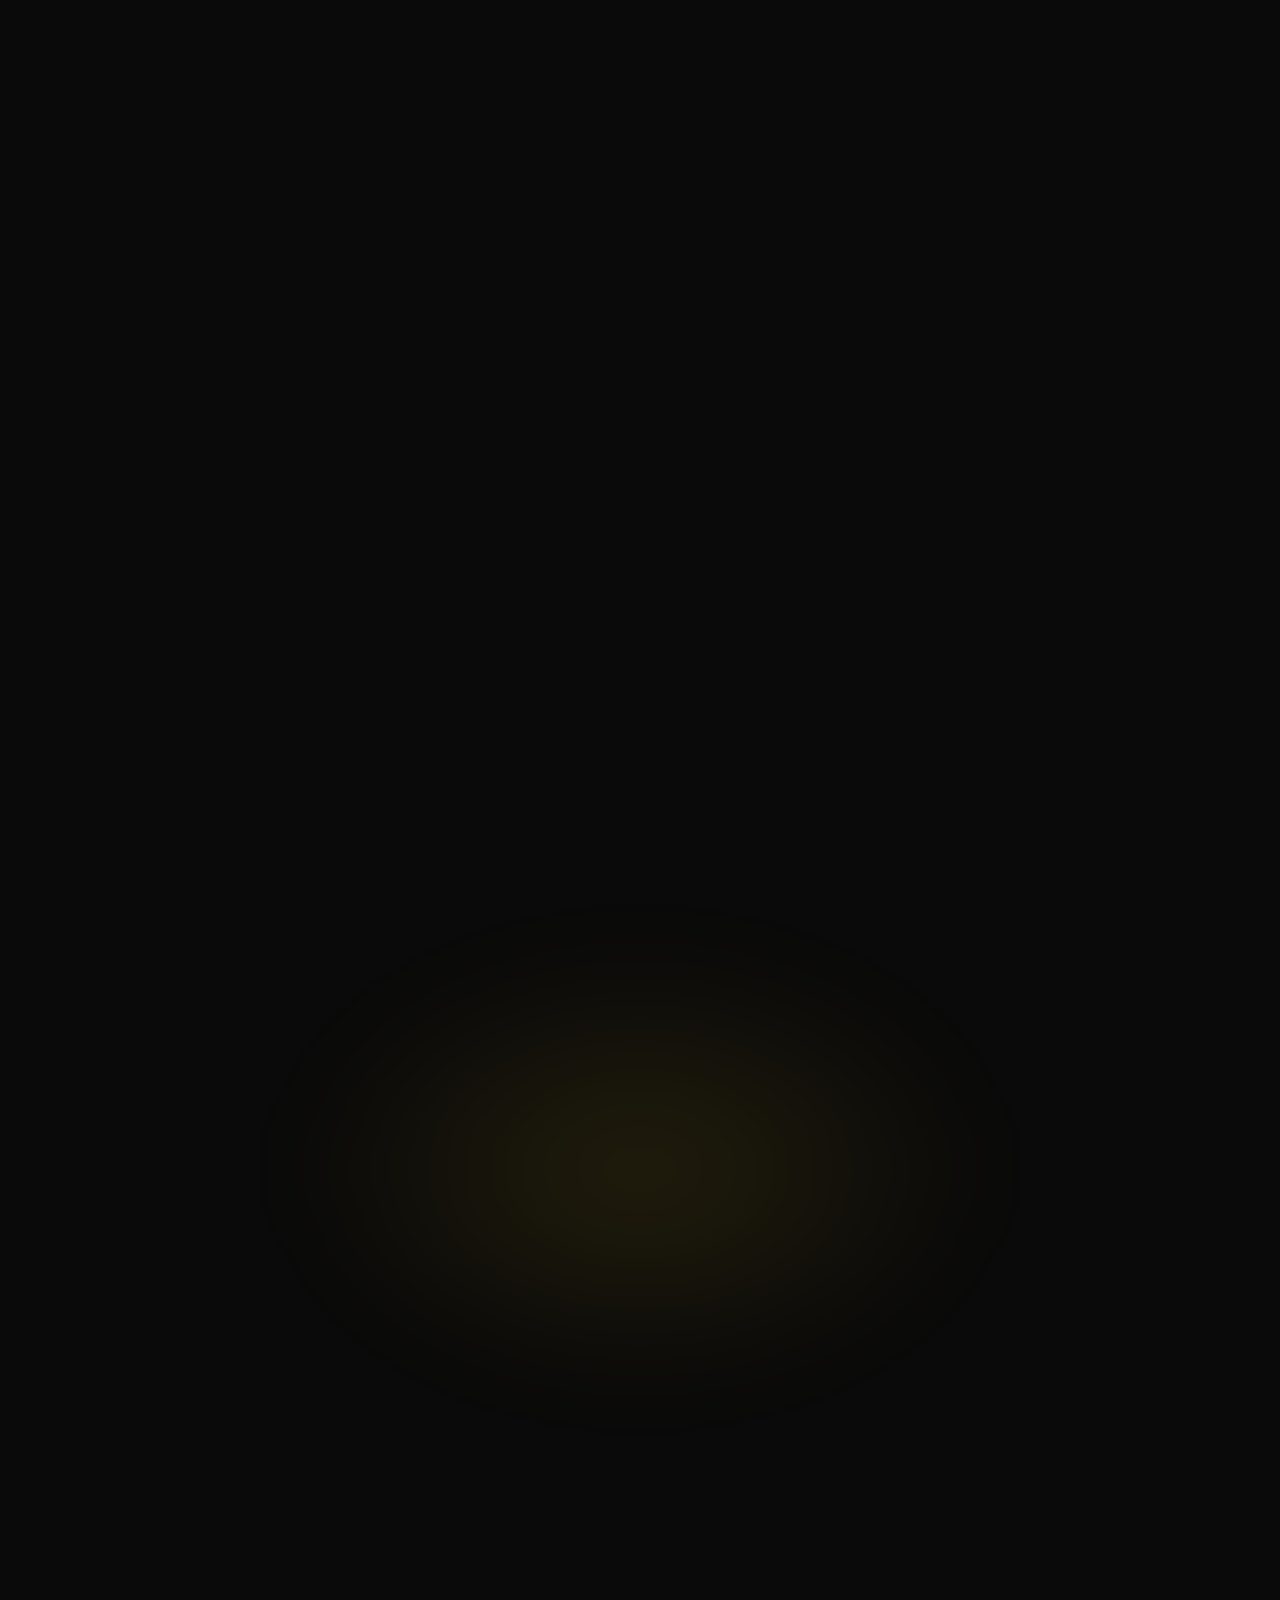
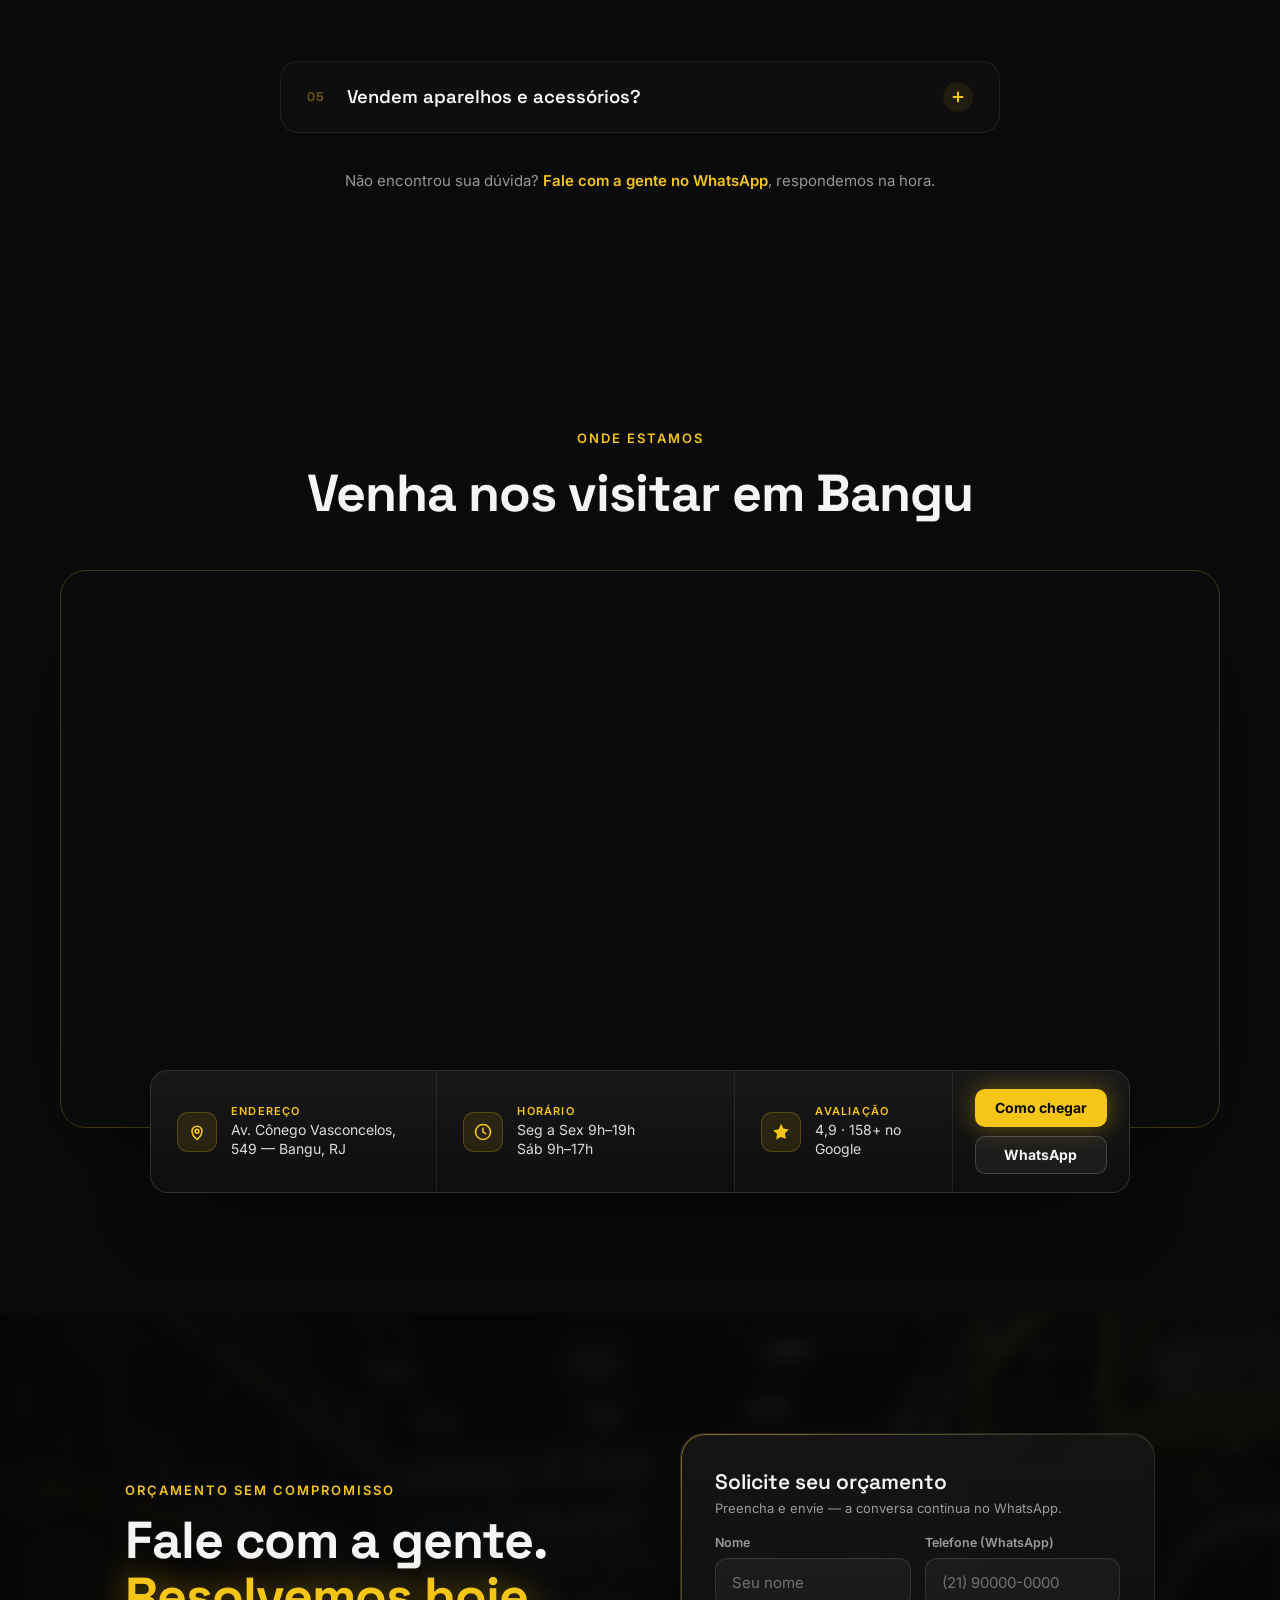
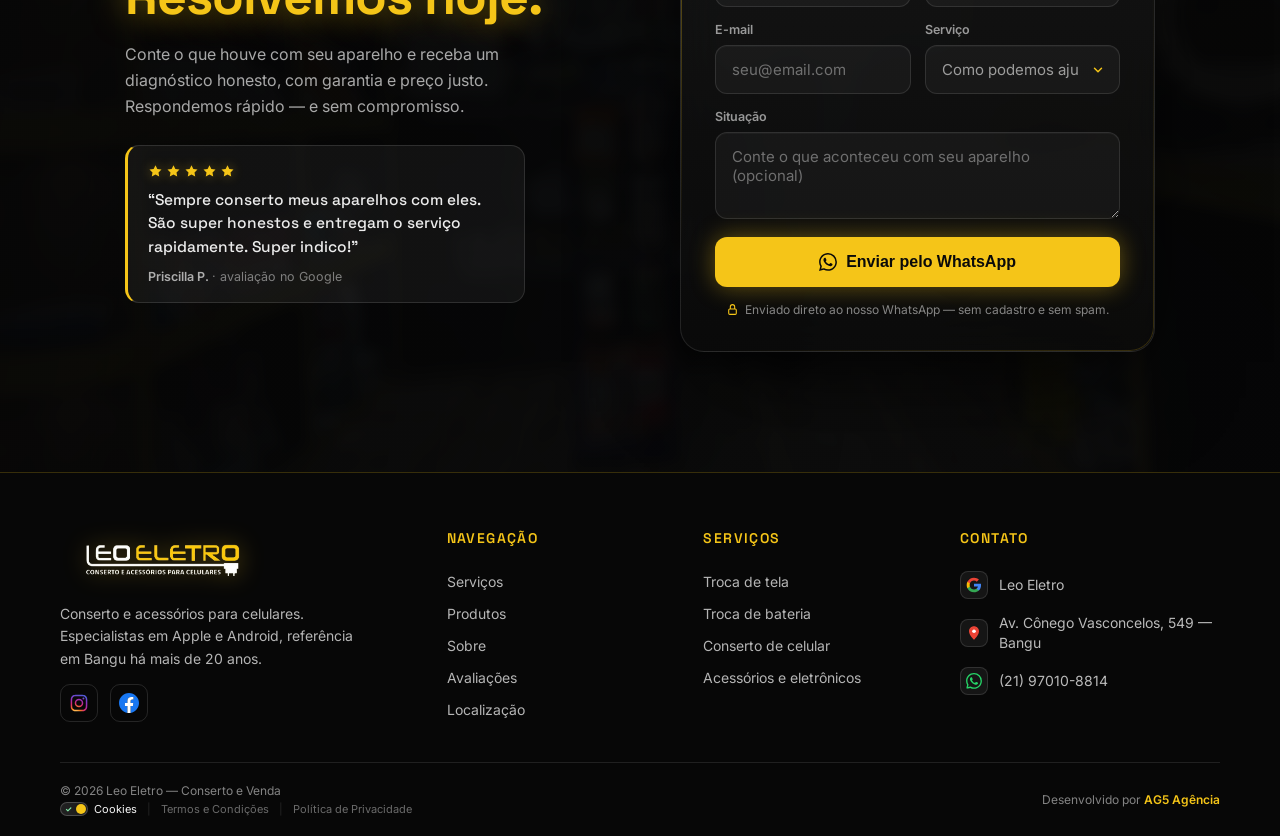
==== commit 0edc8f58: "feat: add premium video controls, update sitemap and robots.txt, and include SEO/GEO documentation a" ====
--- a/index.html
+++ b/index.html
@@ -5,7 +5,7 @@
   <meta name="viewport" content="width=device-width, initial-scale=1.0">
   <title>Conserto de Celular em Bangu RJ | Leo Eletro — iPhone e Android</title>
   <meta name="description" content="Assistência técnica em Bangu há mais de 20 anos: conserto de iPhone e Android com garantia, no mesmo dia e preço justo. Troca de tela, bateria e loja de acessórios.">
-  <link rel="canonical" href="https://www.leoeletro.aghelp.site/">
+  <link rel="canonical" href="https://www.leoeletro.ag5agencia.site/">
   <meta name="robots" content="index, follow, max-image-preview:large">
   <meta name="author" content="Leo Eletro">
   <meta name="theme-color" content="#0b0b0b">
@@ -21,9 +21,9 @@
   <!-- Open Graph -->
   <meta property="og:title" content="Conserto de Celular em Bangu RJ | Leo Eletro — iPhone e Android">
   <meta property="og:description" content="Assistência técnica em Bangu há mais de 20 anos: conserto de iPhone e Android com garantia, no mesmo dia e preço justo.">
-  <meta property="og:image" content="https://www.leoeletro.aghelp.site/Assets/leo-eletro-fachada-loja-bangu.webp">
+  <meta property="og:image" content="https://www.leoeletro.ag5agencia.site/Assets/leo-eletro-fachada-loja-bangu.webp">
   <meta property="og:image:alt" content="Fachada da loja Leo Eletro em Bangu, RJ">
-  <meta property="og:url" content="https://www.leoeletro.aghelp.site/">
+  <meta property="og:url" content="https://www.leoeletro.ag5agencia.site/">
   <meta property="og:type" content="website">
   <meta property="og:site_name" content="Leo Eletro">
   <meta property="og:locale" content="pt_BR">
@@ -32,7 +32,7 @@
   <meta name="twitter:card" content="summary_large_image">
   <meta name="twitter:title" content="Conserto de Celular em Bangu RJ | Leo Eletro — iPhone e Android">
   <meta name="twitter:description" content="Assistência técnica em Bangu há mais de 20 anos: conserto de iPhone e Android com garantia, no mesmo dia e preço justo.">
-  <meta name="twitter:image" content="https://www.leoeletro.aghelp.site/Assets/leo-eletro-fachada-loja-bangu.webp">
+  <meta name="twitter:image" content="https://www.leoeletro.ag5agencia.site/Assets/leo-eletro-fachada-loja-bangu.webp">
 
   <link rel="preconnect" href="https://fonts.googleapis.com">
   <link rel="preconnect" href="https://fonts.gstatic.com" crossorigin>
@@ -50,14 +50,14 @@
         "MobilePhoneStore",
         "ElectronicsStore"
       ],
-      "@id": "https://www.leoeletro.aghelp.site/#negocio",
+      "@id": "https://www.leoeletro.ag5agencia.site/#negocio",
       "name": "Leo Eletro - Conserto e Venda",
       "alternateName": "Leo Eletro | Conserto de iPhone e Android | Troca de Tela e Bateria | Acessórios para Celular em Bangu",
-      "url": "https://www.leoeletro.aghelp.site/",
-      "logo": "https://www.leoeletro.aghelp.site/Assets/logo-desktop-leo-eletro.webp",
+      "url": "https://www.leoeletro.ag5agencia.site/",
+      "logo": "https://www.leoeletro.ag5agencia.site/Assets/logo-desktop-leo-eletro.webp",
       "image": [
-        "https://www.leoeletro.aghelp.site/Assets/leo-eletro-fachada-loja-bangu.webp",
-        "https://www.leoeletro.aghelp.site/Assets/leo-eletro-interior-loja-atendimento.webp"
+        "https://www.leoeletro.ag5agencia.site/Assets/leo-eletro-fachada-loja-bangu.webp",
+        "https://www.leoeletro.ag5agencia.site/Assets/leo-eletro-interior-loja-atendimento.webp"
       ],
       "description": "Assistência técnica e loja de acessórios para celulares em Bangu, RJ. Conserto de iPhone e Android com garantia há mais de 20 anos.",
       "telephone": "+55-21-97010-8814",
@@ -146,7 +146,7 @@
               "description": "Reparo especializado em iPhone (Apple) com garantia.",
               "areaServed": "Rio de Janeiro – RJ",
               "provider": {
-                "@id": "https://www.leoeletro.aghelp.site/#negocio"
+                "@id": "https://www.leoeletro.ag5agencia.site/#negocio"
               }
             }
           },
@@ -158,7 +158,7 @@
               "description": "Reparo de smartphones Android de todas as marcas.",
               "areaServed": "Rio de Janeiro – RJ",
               "provider": {
-                "@id": "https://www.leoeletro.aghelp.site/#negocio"
+                "@id": "https://www.leoeletro.ag5agencia.site/#negocio"
               }
             }
           },
@@ -170,7 +170,7 @@
               "description": "Substituição de bateria com peças de qualidade, no mesmo dia.",
               "areaServed": "Rio de Janeiro – RJ",
               "provider": {
-                "@id": "https://www.leoeletro.aghelp.site/#negocio"
+                "@id": "https://www.leoeletro.ag5agencia.site/#negocio"
               }
             }
           },
@@ -182,7 +182,7 @@
               "description": "Troca de tela/display para iPhone e Android, no mesmo dia.",
               "areaServed": "Rio de Janeiro – RJ",
               "provider": {
-                "@id": "https://www.leoeletro.aghelp.site/#negocio"
+                "@id": "https://www.leoeletro.ag5agencia.site/#negocio"
               }
             }
           },
@@ -194,7 +194,7 @@
               "description": "Substituição de câmera frontal e traseira.",
               "areaServed": "Rio de Janeiro – RJ",
               "provider": {
-                "@id": "https://www.leoeletro.aghelp.site/#negocio"
+                "@id": "https://www.leoeletro.ag5agencia.site/#negocio"
               }
             }
           },
@@ -206,7 +206,7 @@
               "description": "Reparo e troca do conector de carga (dock).",
               "areaServed": "Rio de Janeiro – RJ",
               "provider": {
-                "@id": "https://www.leoeletro.aghelp.site/#negocio"
+                "@id": "https://www.leoeletro.ag5agencia.site/#negocio"
               }
             }
           }
@@ -227,25 +227,25 @@
     },
     {
       "@type": "WebSite",
-      "@id": "https://www.leoeletro.aghelp.site/#website",
-      "url": "https://www.leoeletro.aghelp.site/",
+      "@id": "https://www.leoeletro.ag5agencia.site/#website",
+      "url": "https://www.leoeletro.ag5agencia.site/",
       "name": "Leo Eletro",
       "publisher": {
-        "@id": "https://www.leoeletro.aghelp.site/#negocio"
+        "@id": "https://www.leoeletro.ag5agencia.site/#negocio"
       },
       "inLanguage": "pt-BR"
     },
     {
       "@type": "WebPage",
-      "@id": "https://www.leoeletro.aghelp.site/#webpage",
-      "url": "https://www.leoeletro.aghelp.site/",
+      "@id": "https://www.leoeletro.ag5agencia.site/#webpage",
+      "url": "https://www.leoeletro.ag5agencia.site/",
       "name": "Conserto de Celular em Bangu RJ | Leo Eletro — iPhone e Android",
       "description": "Assistência técnica em Bangu há mais de 20 anos: conserto de iPhone e Android com garantia, no mesmo dia e preço justo. Troca de tela, bateria e loja de acessórios.",
       "isPartOf": {
-        "@id": "https://www.leoeletro.aghelp.site/#website"
+        "@id": "https://www.leoeletro.ag5agencia.site/#website"
       },
       "about": {
-        "@id": "https://www.leoeletro.aghelp.site/#negocio"
+        "@id": "https://www.leoeletro.ag5agencia.site/#negocio"
       },
       "inLanguage": "pt-BR",
       "datePublished": "2026-07-08",
@@ -253,7 +253,7 @@
     },
     {
       "@type": "FAQPage",
-      "@id": "https://www.leoeletro.aghelp.site/#faq",
+      "@id": "https://www.leoeletro.ag5agencia.site/#faq",
       "mainEntity": [
         {
           "@type": "Question",
@@ -452,7 +452,12 @@
       </div>
       <div class="ench__media reveal" data-delay="1">
         <figure class="ench__main">
-          <video src="https://assets.cdn.filesafe.space/7hzaWcGgawCV1WudlwA7/media/6a5255ab0e67afc013a323d2.mp4" autoplay muted loop playsinline preload="metadata" poster="Assets/leo-eletro-aparelho-conserto-bancada.webp"></video>
+          <video id="ench-video" src="https://assets.cdn.filesafe.space/7hzaWcGgawCV1WudlwA7/media/6a5255ab0e67afc013a323d2.mp4" autoplay muted loop playsinline preload="metadata" poster="Assets/leo-eletro-aparelho-conserto-bancada.webp"></video>
+          <button class="vplay is-playing" id="ench-video-btn" type="button" aria-label="Pausar vídeo" aria-pressed="true">
+            <span class="vplay__ring" aria-hidden="true"></span>
+            <svg class="vplay__ico vplay__ico--play" viewBox="0 0 24 24" fill="currentColor" aria-hidden="true"><path d="M8 5.14v13.72a1 1 0 0 0 1.53.85l10.79-6.86a1 1 0 0 0 0-1.7L9.53 4.29A1 1 0 0 0 8 5.14z"/></svg>
+            <svg class="vplay__ico vplay__ico--pause" viewBox="0 0 24 24" fill="currentColor" aria-hidden="true"><rect x="6.5" y="5" width="4" height="14" rx="1.5"/><rect x="13.5" y="5" width="4" height="14" rx="1.5"/></svg>
+          </button>
           <figcaption class="ench__live"><span class="ench__dot"></span>Aplicação de película</figcaption>
         </figure>
         <figure class="ench__side">
--- a/style.css
+++ b/style.css
@@ -310,6 +310,20 @@
 .ench__side:hover img{transform:scale(1.06)}
 .ench__live{position:absolute;left:14px;bottom:14px;display:inline-flex;align-items:center;gap:8px;padding:8px 14px;border-radius:999px;background:rgba(10,10,10,.55);backdrop-filter:blur(8px);-webkit-backdrop-filter:blur(8px);border:1px solid rgba(245,197,24,.3);font-size:12.5px;font-weight:600;color:#fff}
 .ench__dot{width:8px;height:8px;border-radius:50%;background:var(--gold);box-shadow:0 0 10px var(--gold);animation:glowpulse 2s infinite}
+/* ultra-premium play/pause control */
+.vplay{position:absolute;top:50%;left:50%;transform:translate(-50%,-50%);width:66px;height:66px;display:grid;place-items:center;padding:0;border:none;cursor:pointer;border-radius:50%;color:#0a0a0a;background:radial-gradient(120% 120% at 30% 25%,#ffe9a6 0%,var(--gold) 42%,#c9930a 100%);box-shadow:0 10px 26px -8px rgba(245,197,24,.7),inset 0 1px 1px rgba(255,255,255,.55),inset 0 0 0 1px rgba(255,255,255,.14);backdrop-filter:blur(6px);-webkit-backdrop-filter:blur(6px);-webkit-tap-highlight-color:transparent;transition:transform .35s cubic-bezier(.22,1,.36,1),box-shadow .35s ease,opacity .4s ease;z-index:3}
+.vplay:hover{transform:translate(-50%,-50%) scale(1.08);box-shadow:0 16px 34px -8px rgba(245,197,24,.85),inset 0 1px 1px rgba(255,255,255,.6),inset 0 0 0 1px rgba(255,255,255,.2)}
+.vplay:active{transform:translate(-50%,-50%) scale(.94)}
+.vplay:focus-visible{outline:2px solid var(--gold);outline-offset:3px}
+.vplay__ring{position:absolute;inset:-5px;border-radius:50%;border:1.5px solid rgba(245,197,24,.55);opacity:0;pointer-events:none}
+.vplay.is-playing .vplay__ring{animation:vplayPulse 2.4s ease-out infinite}
+.vplay__ico{grid-area:1/1;width:24px;height:24px;transition:opacity .28s ease,transform .28s cubic-bezier(.22,1,.36,1);filter:drop-shadow(0 1px 1px rgba(0,0,0,.25))}
+.vplay .vplay__ico--play{opacity:0;transform:scale(.6)}
+.vplay .vplay__ico--pause{opacity:1;transform:scale(1)}
+.vplay.is-paused .vplay__ico--play{opacity:1;transform:scale(1)}
+.vplay.is-paused .vplay__ico--pause{opacity:0;transform:scale(.6)}
+@keyframes vplayPulse{0%{opacity:.7;transform:scale(1)}70%{opacity:0;transform:scale(1.35)}100%{opacity:0;transform:scale(1.35)}}
+@media(prefers-reduced-motion:reduce){.vplay.is-playing .vplay__ring{animation:none}}
 .ench__badge{border-radius:20px;padding:22px 24px;display:flex;flex-direction:column;justify-content:center;background:linear-gradient(150deg,rgba(245,197,24,.12),rgba(20,20,20,.55) 62%);border:1px solid rgba(245,197,24,.22);box-shadow:0 30px 60px -38px rgba(245,197,24,.4)}
 .ench__badge b{font-family:var(--font-title);font-size:clamp(30px,4vw,42px);font-weight:700;color:var(--gold);line-height:1;text-shadow:0 0 26px rgba(245,197,24,.35)}
 .ench__badge span{font-size:12.5px;color:var(--muted);margin-top:8px;line-height:1.4}
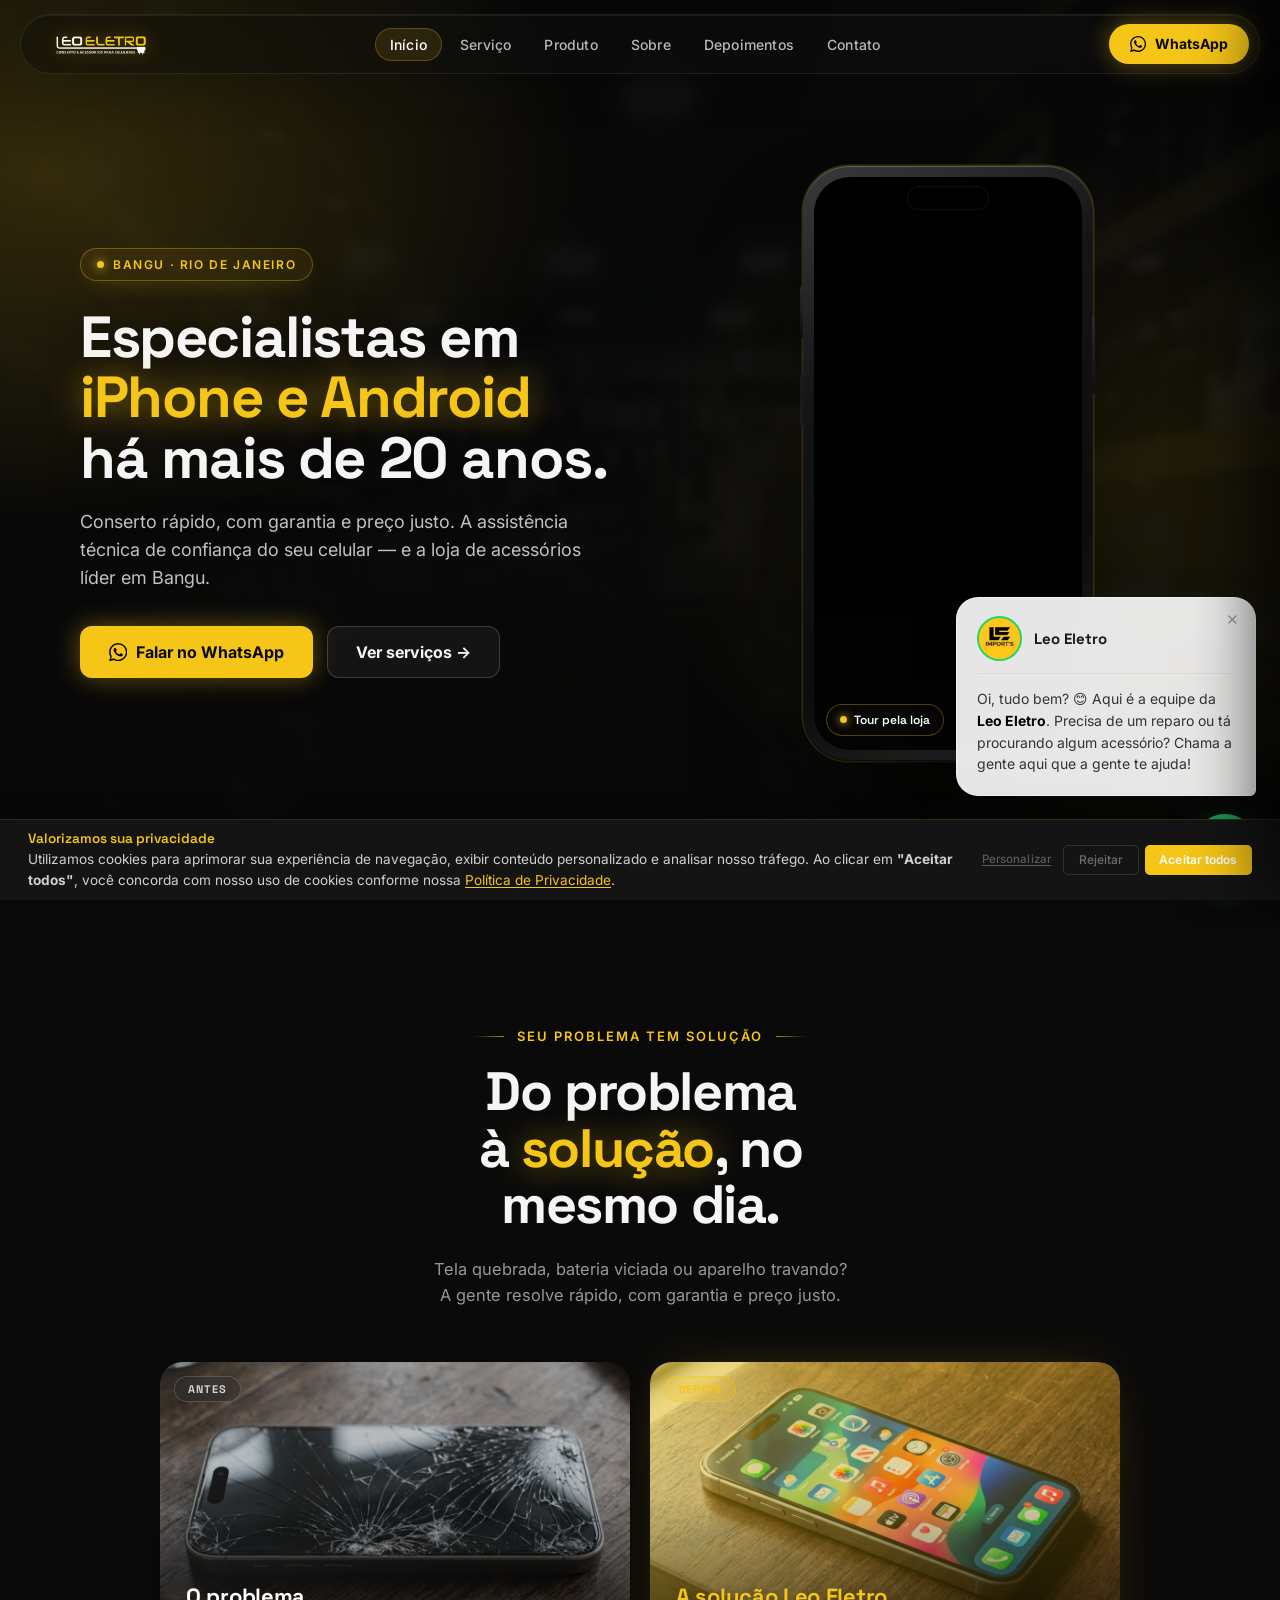
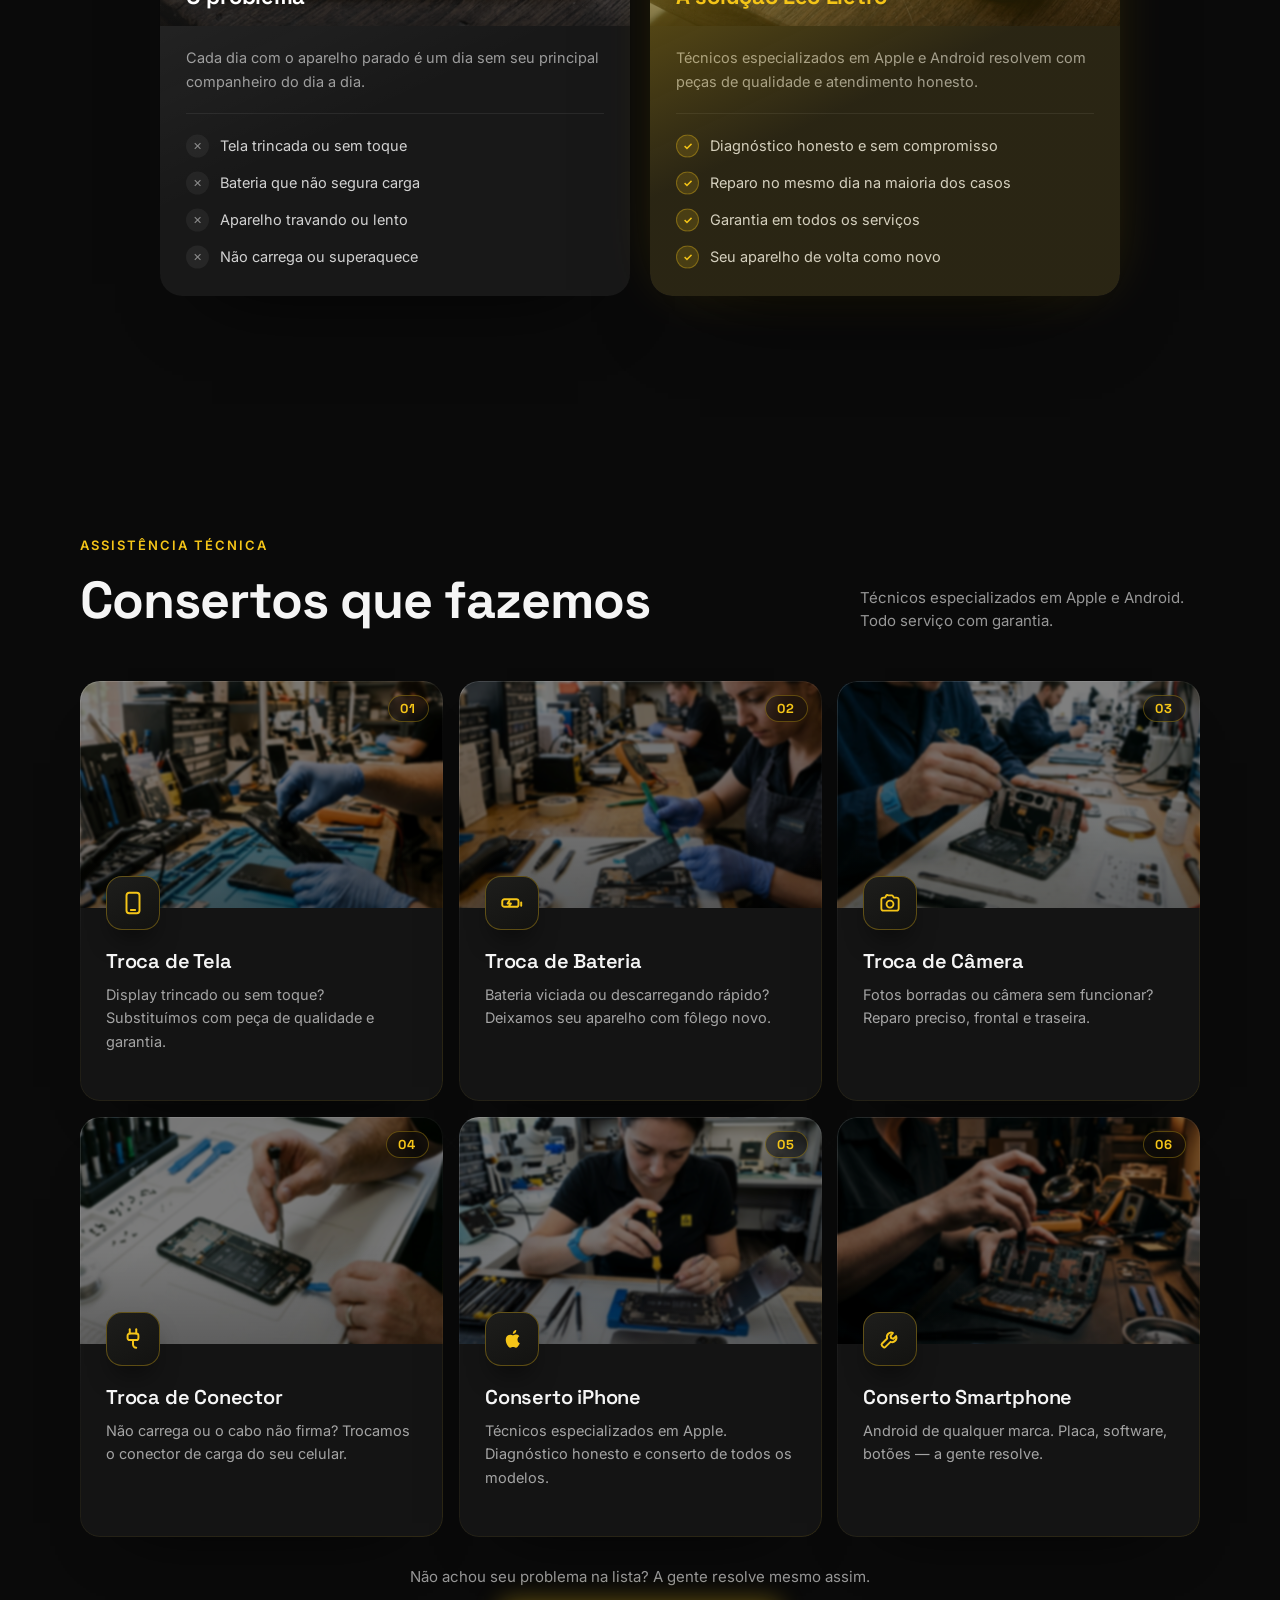
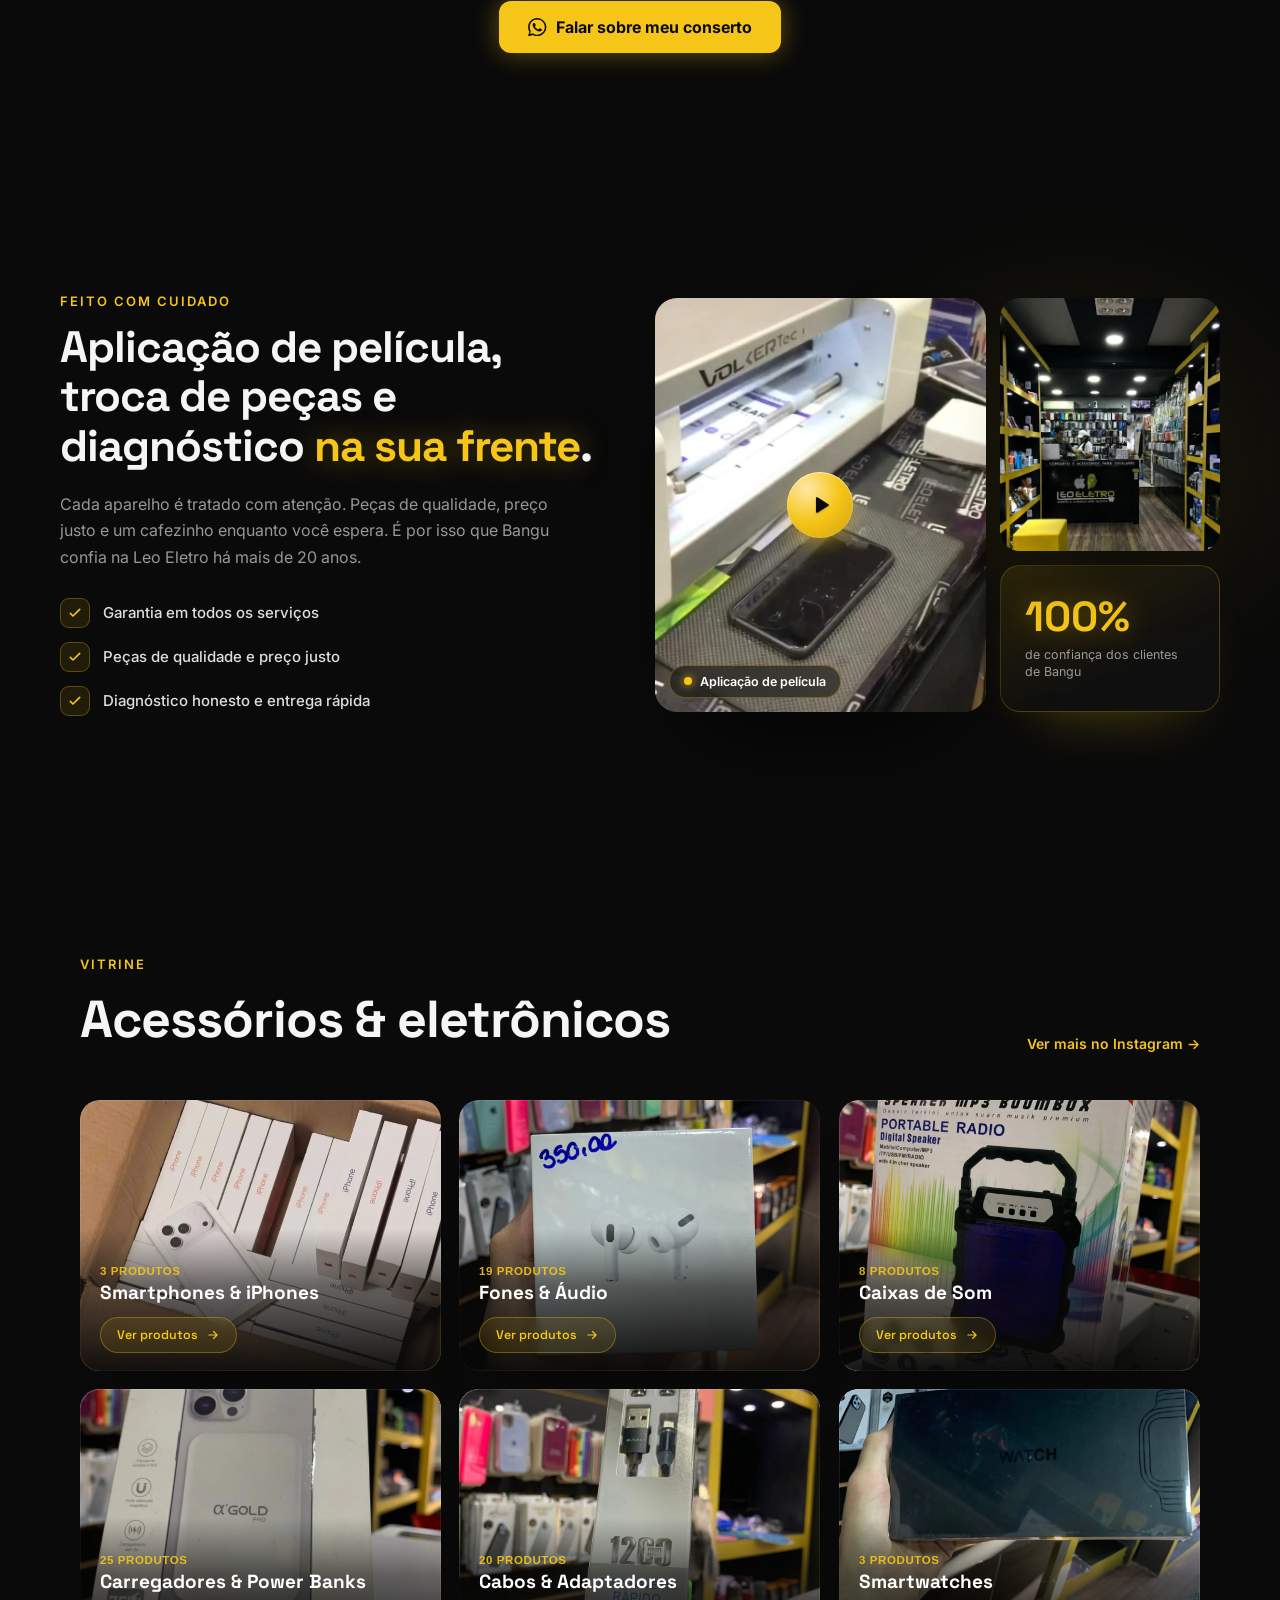
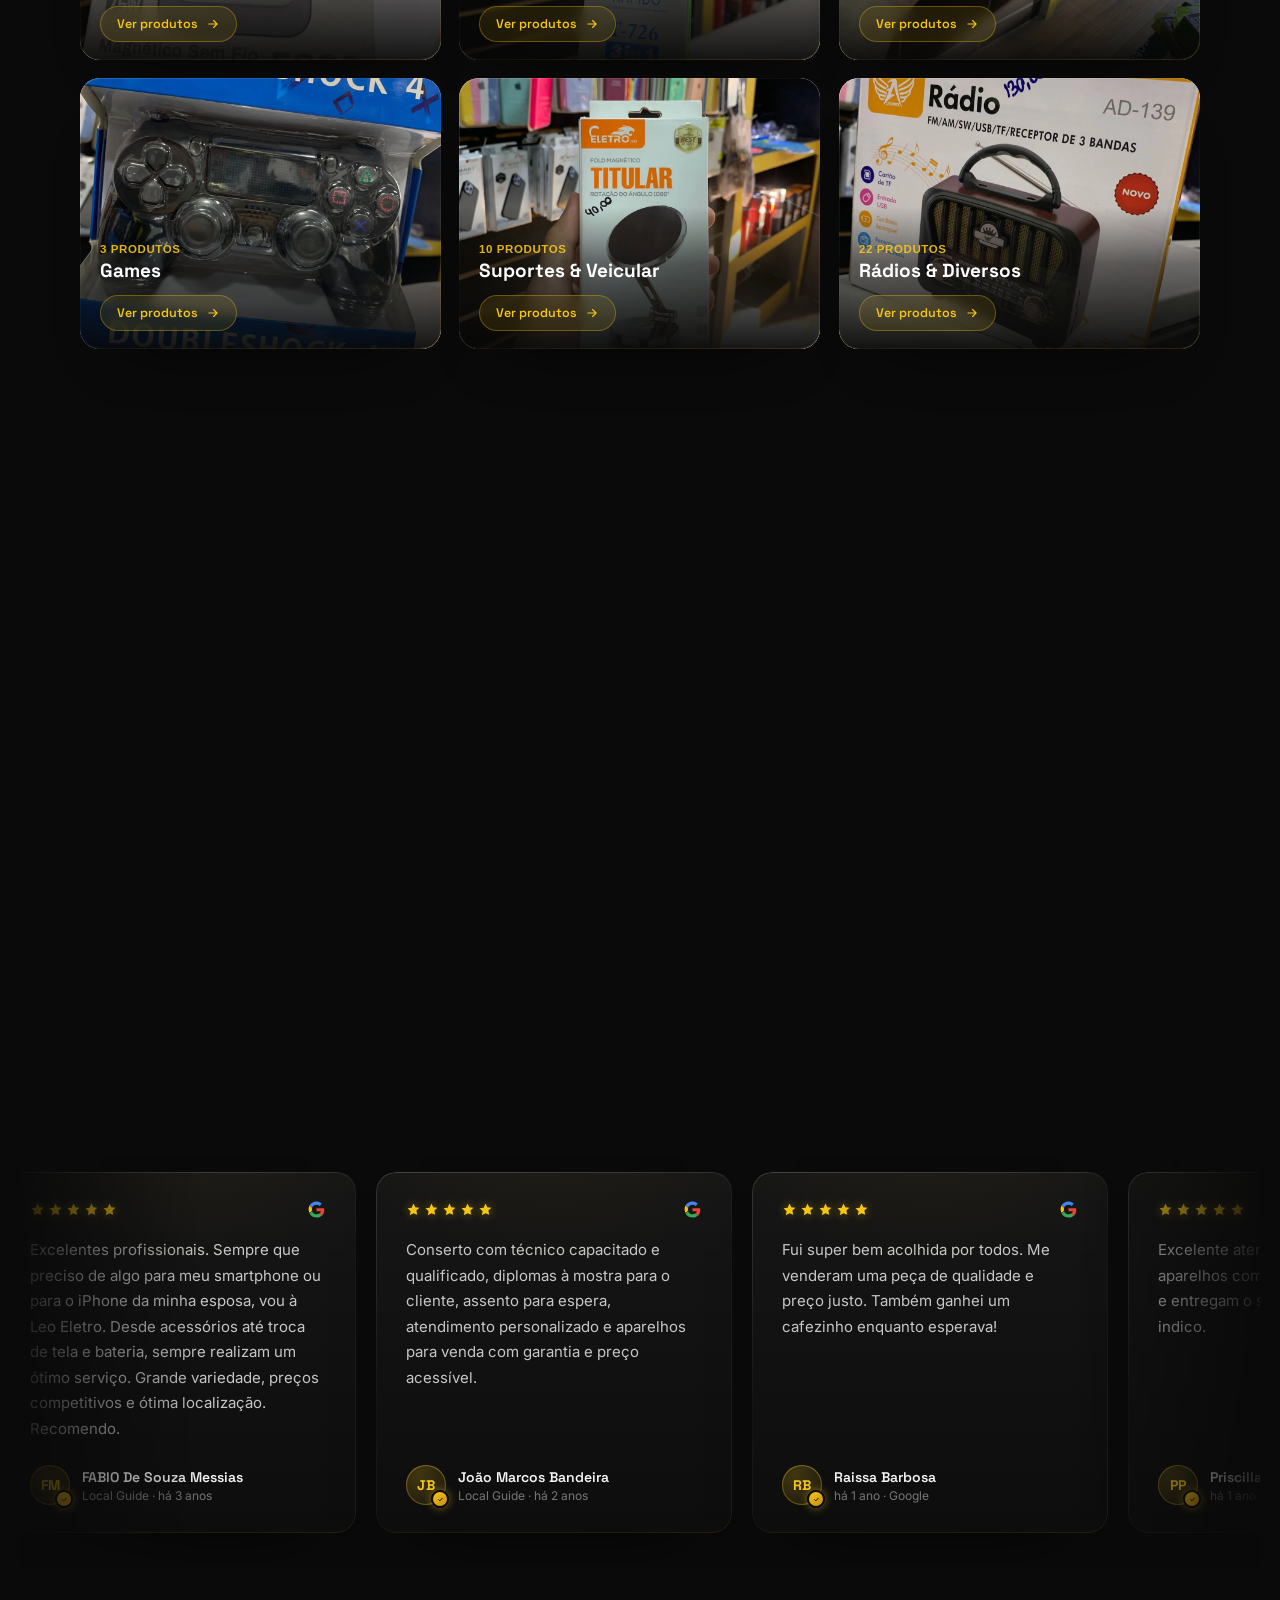
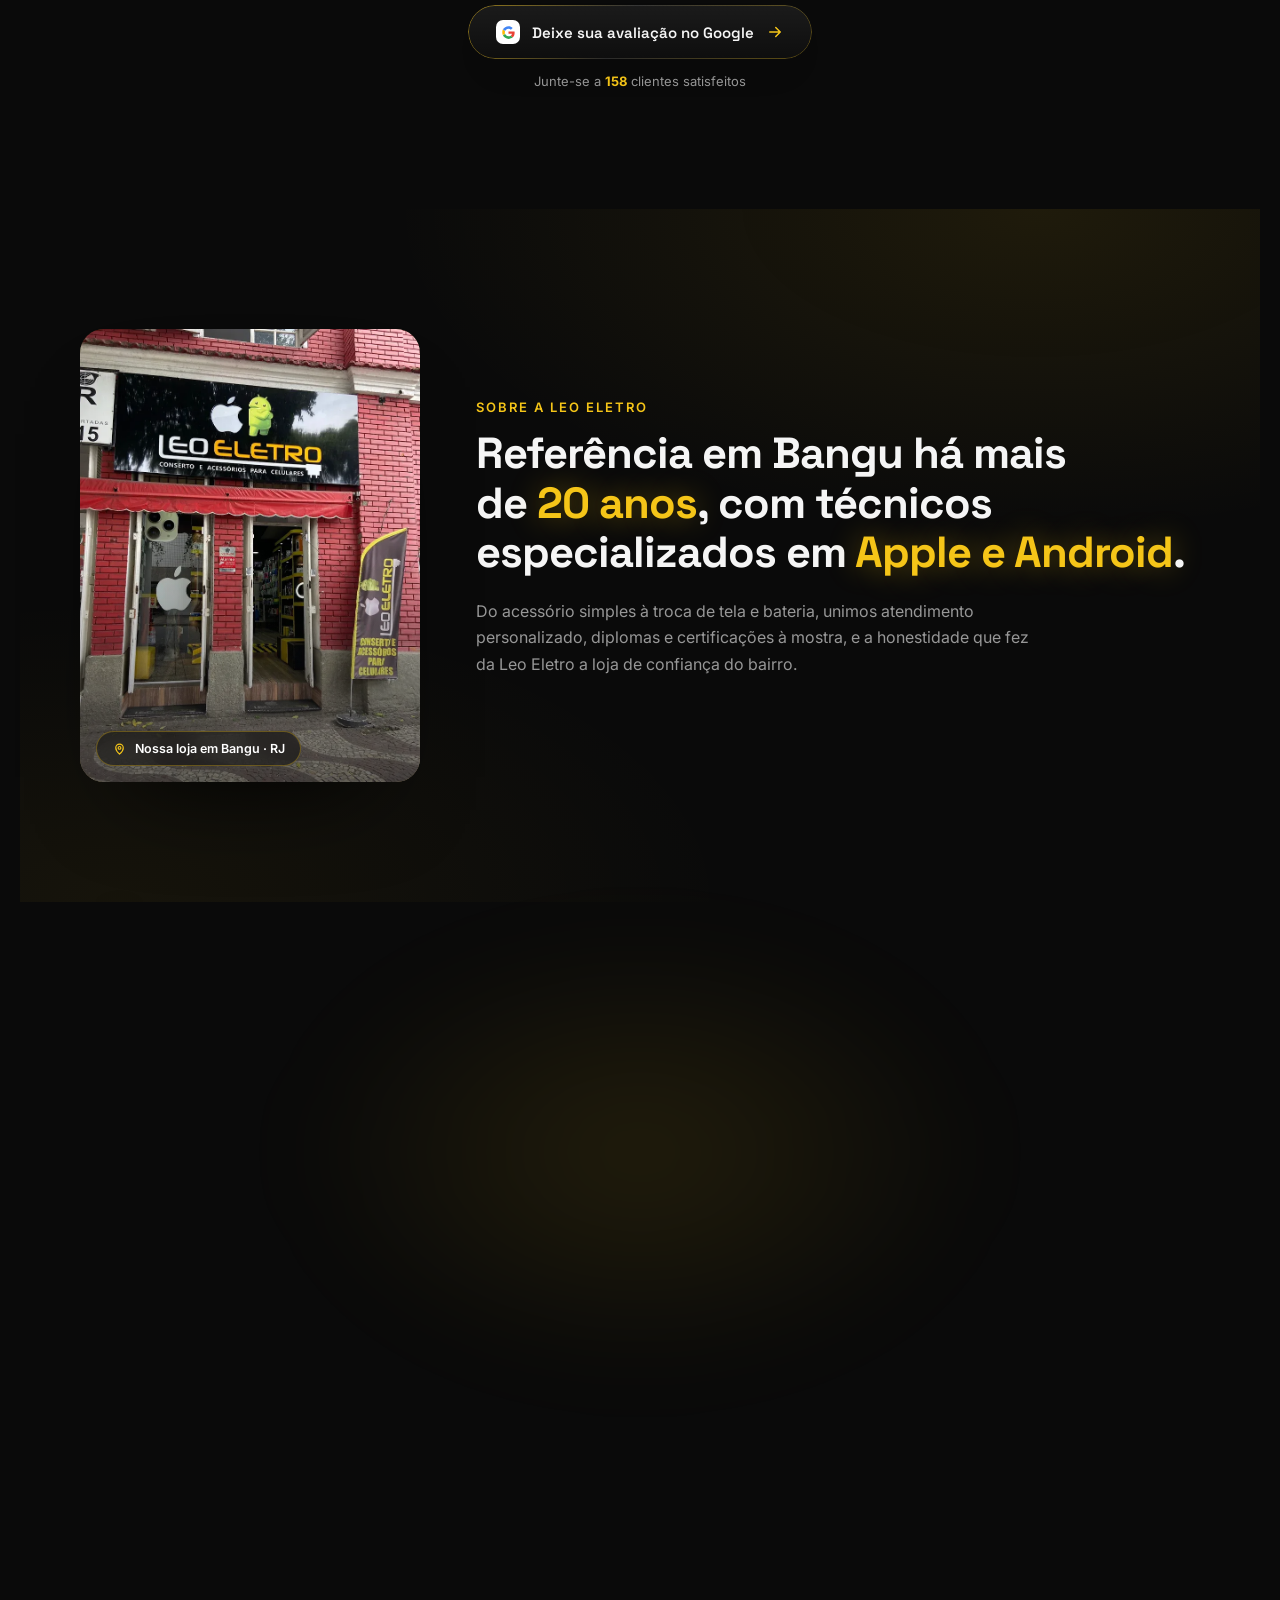
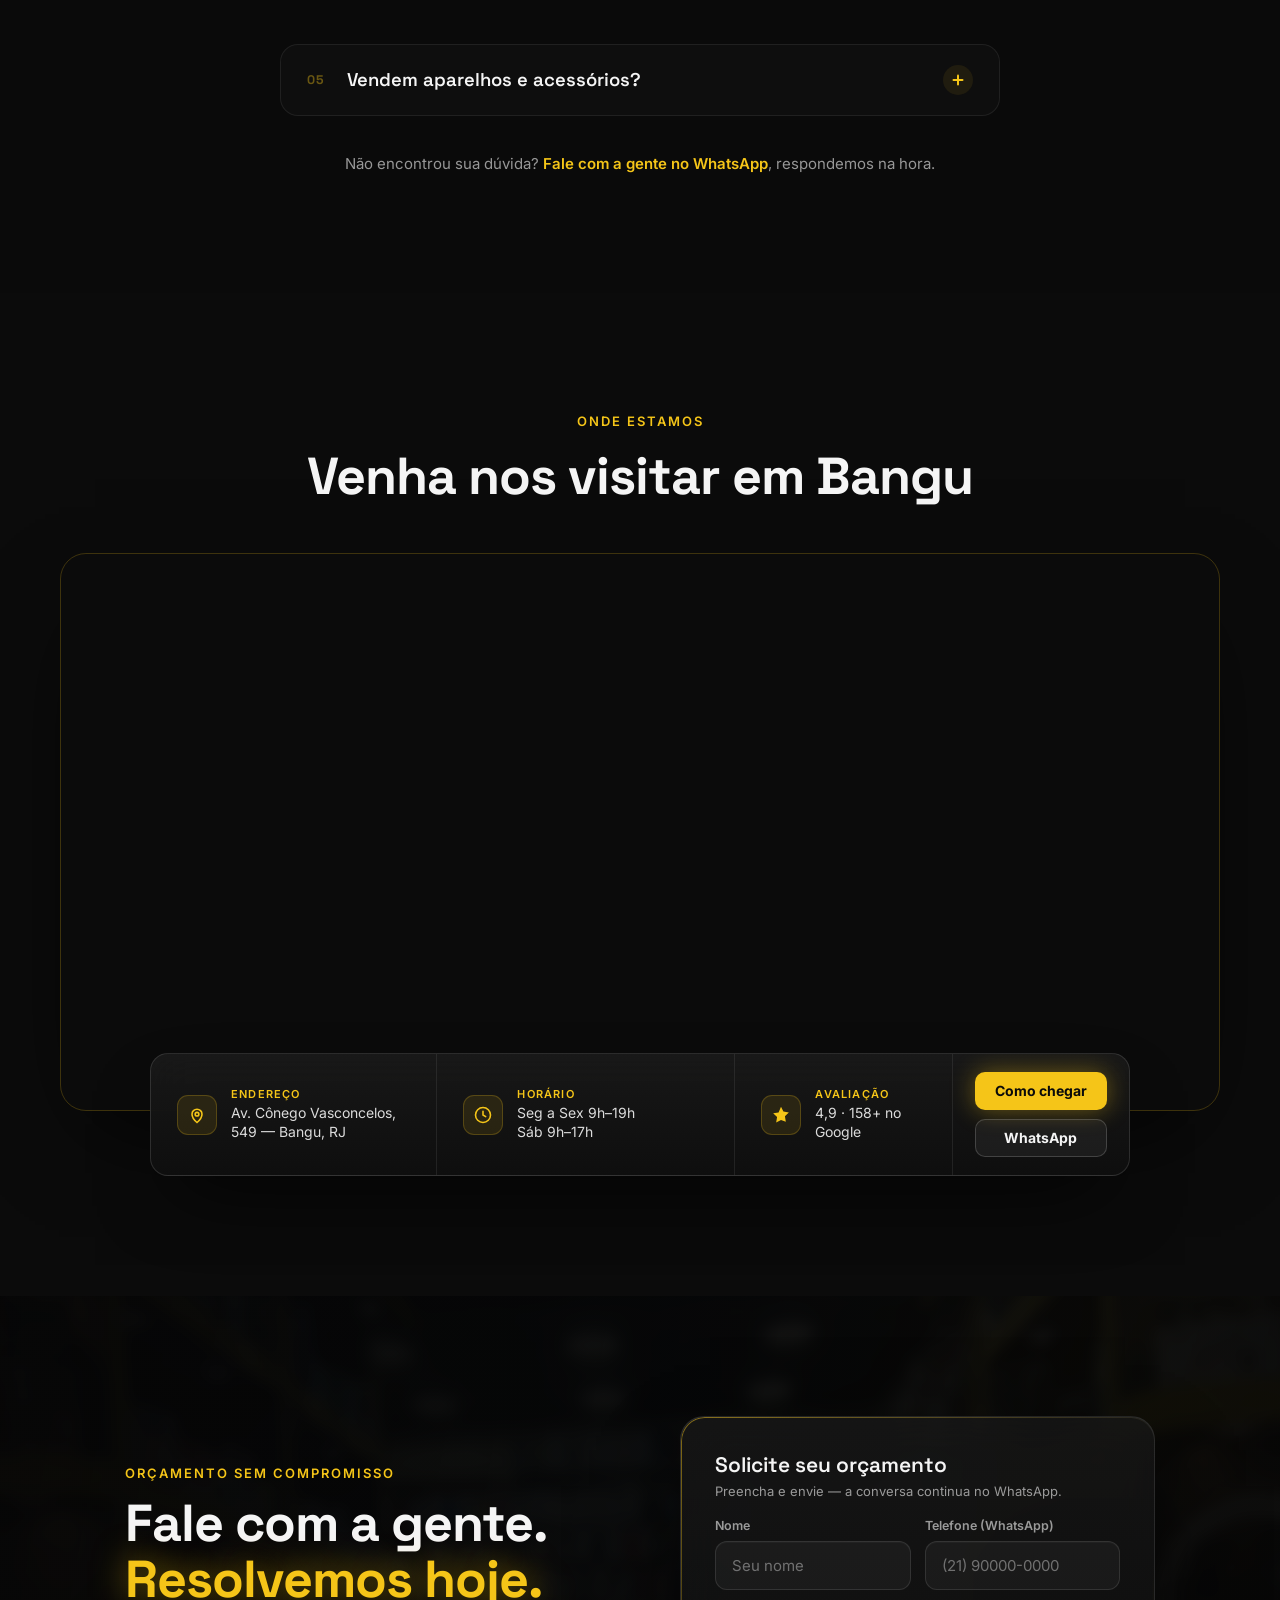
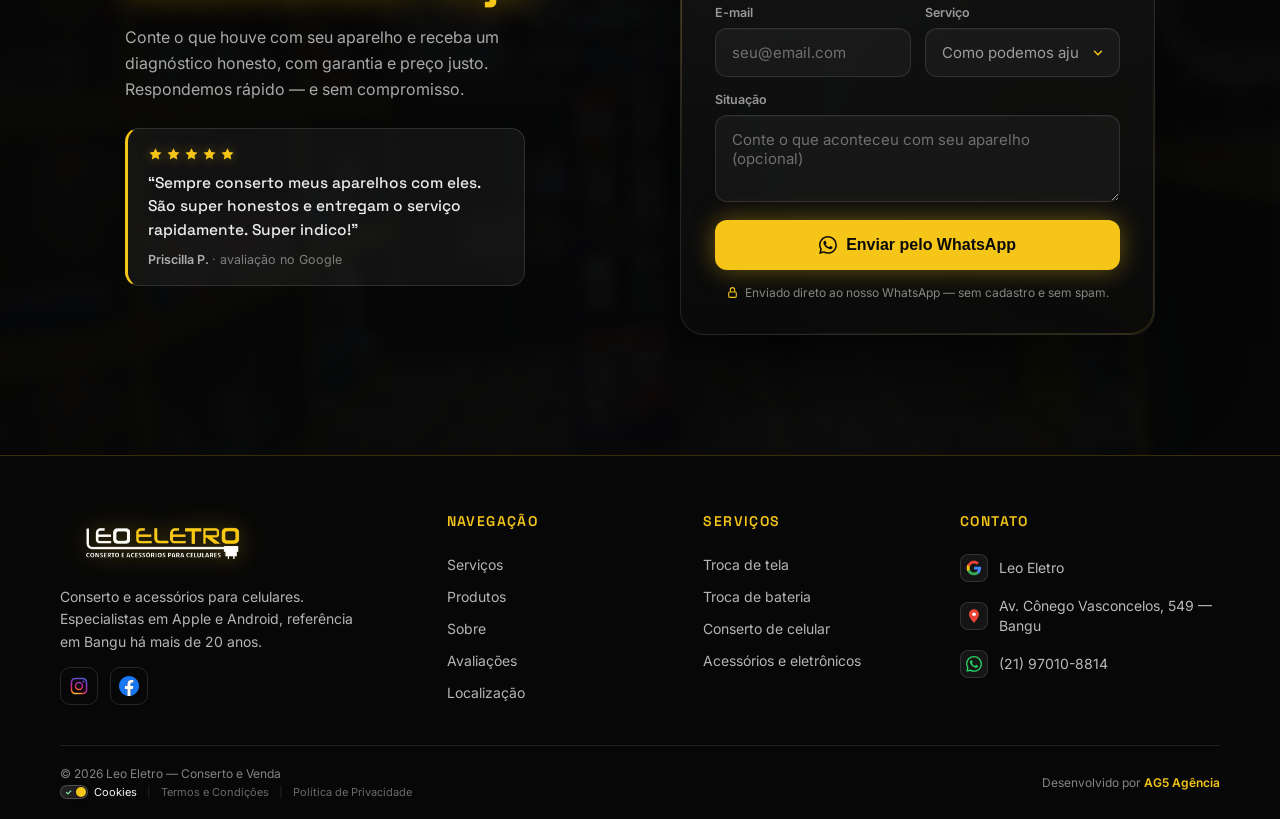
==== commit da16ce47: "feat: add premium video lightbox with playback and expansion controls" ====
--- a/index.html
+++ b/index.html
@@ -458,6 +458,16 @@
             <svg class="vplay__ico vplay__ico--play" viewBox="0 0 24 24" fill="currentColor" aria-hidden="true"><path d="M8 5.14v13.72a1 1 0 0 0 1.53.85l10.79-6.86a1 1 0 0 0 0-1.7L9.53 4.29A1 1 0 0 0 8 5.14z"/></svg>
             <svg class="vplay__ico vplay__ico--pause" viewBox="0 0 24 24" fill="currentColor" aria-hidden="true"><rect x="6.5" y="5" width="4" height="14" rx="1.5"/><rect x="13.5" y="5" width="4" height="14" rx="1.5"/></svg>
           </button>
+          <div class="vctrls" id="ench-video-ctrls" aria-hidden="true">
+            <button class="vctrl vsound is-muted" id="ench-video-sound" type="button" aria-label="Ativar som" aria-pressed="false">
+              <svg class="vctrl__ico ic-mute" viewBox="0 0 24 24" fill="none" stroke="currentColor" stroke-width="2" stroke-linecap="round" stroke-linejoin="round" aria-hidden="true"><path d="M4 9v6h4l5 4V5L8 9H4z"/><line x1="17" y1="9" x2="22" y2="15"/><line x1="22" y1="9" x2="17" y2="15"/></svg>
+              <svg class="vctrl__ico ic-sound" viewBox="0 0 24 24" fill="none" stroke="currentColor" stroke-width="2" stroke-linecap="round" stroke-linejoin="round" aria-hidden="true"><path d="M4 9v6h4l5 4V5L8 9H4z"/><path d="M16.5 8.5a5 5 0 0 1 0 7"/><path d="M19 6a8.5 8.5 0 0 1 0 12"/></svg>
+            </button>
+            <button class="vctrl vexpand" id="ench-video-expand" type="button" aria-label="Expandir vídeo">
+              <svg class="vctrl__ico ic-expand" viewBox="0 0 24 24" fill="none" stroke="currentColor" stroke-width="2" stroke-linecap="round" stroke-linejoin="round" aria-hidden="true"><path d="M8 3H5a2 2 0 0 0-2 2v3"/><path d="M16 3h3a2 2 0 0 1 2 2v3"/><path d="M21 16v3a2 2 0 0 1-2 2h-3"/><path d="M8 21H5a2 2 0 0 1-2-2v-3"/></svg>
+              <svg class="vctrl__ico ic-compress" viewBox="0 0 24 24" fill="none" stroke="currentColor" stroke-width="2" stroke-linecap="round" stroke-linejoin="round" aria-hidden="true"><path d="M8 3v3a2 2 0 0 1-2 2H3"/><path d="M21 8h-3a2 2 0 0 1-2-2V3"/><path d="M16 21v-3a2 2 0 0 1 2-2h3"/><path d="M3 16h3a2 2 0 0 1 2 2v3"/></svg>
+            </button>
+          </div>
           <figcaption class="ench__live"><span class="ench__dot"></span>Aplicação de película</figcaption>
         </figure>
         <figure class="ench__side">
@@ -481,21 +491,6 @@
       <a class="section__link reveal" data-delay="2" href="https://www.instagram.com/eletro_leo/" target="_blank" rel="noopener">Ver mais no Instagram →</a>
     </div>
     <div class="products__grid" id="products-grid"></div>
-  </section>
-
-  <!-- SOBRE / COUNTERS -->
-  <section class="section about" id="sobre">
-    <div class="about__inner">
-      <figure class="about__media reveal" data-delay="0">
-        <img src="Assets/leo-eletro-fachada-loja-bangu.webp" alt="Fachada da loja Leo Eletro em Bangu, com letreiro, toldo vermelho e bandeira da marca" loading="lazy" width="784" height="1044">
-        <figcaption class="about__media-chip"><svg viewBox="0 0 24 24" fill="none" stroke="currentColor" stroke-width="1.9" stroke-linecap="round" stroke-linejoin="round" aria-hidden="true"><path d="M12 21s-6-5.2-6-10a6 6 0 1 1 12 0c0 4.8-6 10-6 10z"/><circle cx="12" cy="11" r="2.2"/></svg>Nossa loja em Bangu · RJ</figcaption>
-      </figure>
-      <div class="about__content">
-      <div class="eyebrow reveal" data-delay="0">Sobre a Leo Eletro</div>
-      <h2 class="about__title reveal" data-delay="1">Referência em Bangu há mais de <span class="gold">20 anos</span>, com técnicos especializados em <span class="gold">Apple e Android</span>.</h2>
-      <p class="about__lead reveal" data-delay="2">Do acessório simples à troca de tela e bateria, unimos atendimento personalizado, diplomas e certificações à mostra, e a honestidade que fez da Leo Eletro a loja de confiança do bairro.</p>
-      </div>
-    </div>
   </section>
 
   <!-- DEPOIMENTOS -->
@@ -527,6 +522,21 @@
         <svg class="rev-cta__arrow" viewBox="0 0 24 24" aria-hidden="true"><path d="M5 12h14M13 6l6 6-6 6"/></svg>
       </a>
       <span class="reviews__cta-note">Junte-se a <b>158</b> clientes satisfeitos</span>
+    </div>
+  </section>
+
+  <!-- SOBRE / COUNTERS -->
+  <section class="section about" id="sobre">
+    <div class="about__inner">
+      <figure class="about__media reveal" data-delay="0">
+        <img src="Assets/leo-eletro-fachada-loja-bangu.webp" alt="Fachada da loja Leo Eletro em Bangu, com letreiro, toldo vermelho e bandeira da marca" loading="lazy" width="784" height="1044">
+        <figcaption class="about__media-chip"><svg viewBox="0 0 24 24" fill="none" stroke="currentColor" stroke-width="1.9" stroke-linecap="round" stroke-linejoin="round" aria-hidden="true"><path d="M12 21s-6-5.2-6-10a6 6 0 1 1 12 0c0 4.8-6 10-6 10z"/><circle cx="12" cy="11" r="2.2"/></svg>Nossa loja em Bangu · RJ</figcaption>
+      </figure>
+      <div class="about__content">
+      <div class="eyebrow reveal" data-delay="0">Sobre a Leo Eletro</div>
+      <h2 class="about__title reveal" data-delay="1">Referência em Bangu há mais de <span class="gold">20 anos</span>, com técnicos especializados em <span class="gold">Apple e Android</span>.</h2>
+      <p class="about__lead reveal" data-delay="2">Do acessório simples à troca de tela e bateria, unimos atendimento personalizado, diplomas e certificações à mostra, e a honestidade que fez da Leo Eletro a loja de confiança do bairro.</p>
+      </div>
     </div>
   </section>
 
@@ -878,16 +888,14 @@
         <div class="wa-header">
           <div class="wa-avatar-wrapper">
             <img src="Assets/favicon-leo-eletro.ico" alt="Leo Eletro" class="wa-avatar" width="45" height="45">
-            <span class="wa-status-dot"></span>
           </div>
           <div class="wa-info">
             <span class="wa-name">Leo Eletro</span>
-            <span class="wa-status-text">Online agora</span>
           </div>
         </div>
         <div id="wa-typing" class="wa-typing"><span></span><span></span><span></span></div>
         <div id="wa-real-message" class="wa-message-text" style="display:none;">
-          <p>Olá! 👋 Aqui é da <strong>Leo Eletro</strong>. Precisa de conserto ou quer saber sobre um produto? Fala com a gente agora!</p>
+          <p>Oi, tudo bem? 😊 Aqui é a equipe da <strong>Leo Eletro</strong>. Precisa de um reparo ou tá procurando algum acessório? Chama a gente aqui que a gente te ajuda!</p>
         </div>
       </div>
     </div>
--- a/style.css
+++ b/style.css
@@ -302,7 +302,7 @@
 .ench__ic svg{width:16px;height:16px}
 
 /* media mosaic */
-.ench__media{display:grid;grid-template-columns:1.2fr .8fr;grid-template-rows:1fr 1fr;gap:14px;min-height:440px}
+.ench__media{display:grid;grid-template-columns:1.2fr .8fr;grid-template-rows:1fr .58fr;gap:14px;min-height:351px}
 .ench__main{position:relative;margin:0;grid-row:span 2;border-radius:22px;overflow:hidden;box-shadow:0 50px 100px -50px rgba(0,0,0,1),inset 0 0 0 1px rgba(245,197,24,.18)}
 .ench__main video{width:100%;height:100%;object-fit:cover;display:block}
 .ench__side{position:relative;margin:0;border-radius:20px;overflow:hidden;box-shadow:0 40px 80px -50px rgba(0,0,0,1),inset 0 0 0 1px rgba(245,245,245,.08)}
@@ -315,6 +315,11 @@
 .vplay:hover{transform:translate(-50%,-50%) scale(1.08);box-shadow:0 16px 34px -8px rgba(245,197,24,.85),inset 0 1px 1px rgba(255,255,255,.6),inset 0 0 0 1px rgba(255,255,255,.2)}
 .vplay:active{transform:translate(-50%,-50%) scale(.94)}
 .vplay:focus-visible{outline:2px solid var(--gold);outline-offset:3px}
+/* enquanto toca, o botão só aparece ao passar o mouse sobre o vídeo */
+@media(hover:hover){
+  .ench__main .vplay.is-playing{opacity:0;pointer-events:none}
+  .ench__main:hover .vplay.is-playing{opacity:1;pointer-events:auto}
+}
 .vplay__ring{position:absolute;inset:-5px;border-radius:50%;border:1.5px solid rgba(245,197,24,.55);opacity:0;pointer-events:none}
 .vplay.is-playing .vplay__ring{animation:vplayPulse 2.4s ease-out infinite}
 .vplay__ico{grid-area:1/1;width:24px;height:24px;transition:opacity .28s ease,transform .28s cubic-bezier(.22,1,.36,1);filter:drop-shadow(0 1px 1px rgba(0,0,0,.25))}
@@ -324,6 +329,56 @@
 .vplay.is-paused .vplay__ico--pause{opacity:0;transform:scale(.6)}
 @keyframes vplayPulse{0%{opacity:.7;transform:scale(1)}70%{opacity:0;transform:scale(1.35)}100%{opacity:0;transform:scale(1.35)}}
 @media(prefers-reduced-motion:reduce){.vplay.is-playing .vplay__ring{animation:none}}
+/* secondary controls: sound + expand (appear while playing) */
+.vctrls{position:absolute;right:14px;top:14px;display:flex;gap:8px;opacity:0;transform:translateY(-8px);pointer-events:none;transition:opacity .4s ease,transform .45s cubic-bezier(.22,1,.36,1);z-index:4}
+.vctrls.is-visible{opacity:1;transform:translateY(0);pointer-events:auto}
+.vctrl{width:40px;height:40px;display:grid;place-items:center;padding:0;border:1px solid rgba(245,197,24,.32);cursor:pointer;border-radius:50%;color:#fff;background:rgba(10,10,10,.5);backdrop-filter:blur(10px);-webkit-backdrop-filter:blur(10px);box-shadow:0 10px 24px -12px rgba(0,0,0,.95),inset 0 1px 1px rgba(255,255,255,.1);-webkit-tap-highlight-color:transparent;transition:transform .3s cubic-bezier(.22,1,.36,1),background .3s ease,border-color .3s ease,color .3s ease}
+.vctrl:hover{transform:scale(1.1);background:rgba(22,22,22,.72);border-color:rgba(245,197,24,.7);color:var(--gold)}
+.vctrl:active{transform:scale(.92)}
+.vctrl:focus-visible{outline:2px solid var(--gold);outline-offset:2px}
+.vctrl__ico{grid-area:1/1;width:19px;height:19px}
+.vsound .ic-sound{display:none}
+.vsound.is-on .ic-sound{display:block}
+.vsound.is-on .ic-mute{display:none}
+.vexpand .ic-compress{display:none}
+.vexpand.is-full .ic-expand{display:none}
+.vexpand.is-full .ic-compress{display:block}
+/* ===== Lightbox premium do vídeo ===== */
+.vlightbox{position:fixed;inset:0;z-index:130;display:flex;align-items:center;justify-content:center;padding:clamp(20px,5vw,56px);opacity:0;visibility:hidden;transition:opacity .4s ease,visibility .4s ease}
+.vlightbox.open{opacity:1;visibility:visible}
+.vlightbox__backdrop{position:absolute;inset:0;background:radial-gradient(120% 120% at 50% 0%,rgba(30,22,4,.55),rgba(6,6,6,.9) 70%);backdrop-filter:blur(16px) saturate(120%);-webkit-backdrop-filter:blur(16px) saturate(120%)}
+.vlightbox__panel{position:relative;width:auto;max-width:100%;transform:scale(.93) translateY(14px);opacity:0;transition:transform .55s cubic-bezier(.22,1,.36,1),opacity .45s ease}
+.vlightbox.open .vlightbox__panel{transform:none;opacity:1}
+.vlightbox__stage{position:relative;border-radius:26px;overflow:hidden;background:#000;aspect-ratio:9/16;height:min(86vh,880px);max-width:100%;margin:0 auto;box-shadow:0 70px 130px -40px rgba(0,0,0,.95),0 0 0 1px rgba(245,197,24,.24),0 0 60px -12px rgba(245,197,24,.28),inset 0 0 0 1px rgba(255,255,255,.05)}
+.vlightbox__stage video{width:100%;height:100%;object-fit:contain;display:block;background:#000;cursor:pointer}
+.vlightbox__close{position:absolute;top:14px;right:14px;z-index:3;width:44px;height:44px;display:grid;place-items:center;padding:0;border:1px solid rgba(245,197,24,.32);cursor:pointer;border-radius:50%;color:#fff;background:rgba(10,10,10,.5);backdrop-filter:blur(10px);-webkit-backdrop-filter:blur(10px);box-shadow:0 10px 24px -12px rgba(0,0,0,.95),inset 0 1px 1px rgba(255,255,255,.1);-webkit-tap-highlight-color:transparent;transition:transform .3s cubic-bezier(.22,1,.36,1),background .3s ease,border-color .3s ease,color .3s ease}
+.vlightbox__close:hover{transform:scale(1.1);background:rgba(22,22,22,.72);border-color:rgba(245,197,24,.7);color:var(--gold)}
+.vlightbox__close:active{transform:scale(.92)}
+.vlightbox__close:focus-visible{outline:2px solid var(--gold);outline-offset:2px}
+.vlightbox__close svg{width:20px;height:20px;transition:transform .3s cubic-bezier(.22,1,.36,1)}
+.vlightbox__close:hover svg{transform:rotate(90deg)}
+/* barra de controles do lightbox */
+.vlb-bar{position:absolute;left:0;right:0;bottom:0;z-index:2;display:flex;align-items:center;gap:12px;padding:26px 16px 14px;background:linear-gradient(to top,rgba(0,0,0,.78) 0%,rgba(0,0,0,.42) 55%,rgba(0,0,0,0) 100%);opacity:0;transform:translateY(6px);transition:opacity .35s ease,transform .35s ease;color:#fff}
+.vlightbox__stage:hover .vlb-bar,.vlb-bar:focus-within,.vlb-bar.is-shown{opacity:1;transform:translateY(0)}
+.vlb-btn{flex:0 0 auto;width:38px;height:38px;display:grid;place-items:center;padding:0;border:none;background:transparent;color:#fff;cursor:pointer;border-radius:50%;-webkit-tap-highlight-color:transparent;transition:color .25s ease,background .25s ease,transform .25s ease}
+.vlb-btn:hover{color:var(--gold);background:rgba(255,255,255,.08)}
+.vlb-btn:active{transform:scale(.9)}
+.vlb-btn:focus-visible{outline:2px solid var(--gold);outline-offset:2px}
+.vlb-btn svg{grid-area:1/1;width:20px;height:20px}
+.vlb-play .ic-pause,.vlb-mute .ic-muted{display:none}
+.vlb-play.is-playing .ic-play{display:none}
+.vlb-play.is-playing .ic-pause{display:block}
+.vlb-mute.is-muted .ic-sound{display:none}
+.vlb-mute.is-muted .ic-muted{display:block}
+.vlb-time{flex:0 0 auto;font-size:12.5px;font-weight:600;font-variant-numeric:tabular-nums;letter-spacing:.02em;color:rgba(255,255,255,.9);white-space:nowrap}
+.vlb-time i{color:rgba(255,255,255,.5);font-style:normal;margin:0 3px}
+.vlb-seek{position:relative;flex:1 1 auto;height:34px;display:flex;align-items:center;cursor:pointer}
+.vlb-seek__track{position:relative;width:100%;height:5px;border-radius:999px;background:rgba(255,255,255,.22);overflow:hidden}
+.vlb-seek__fill{position:absolute;left:0;top:0;bottom:0;width:0;background:linear-gradient(90deg,#ffe9a6,var(--gold));border-radius:999px}
+.vlb-seek__input{position:absolute;inset:0;width:100%;height:100%;margin:0;opacity:0;cursor:pointer}
+.vlb-seek:hover .vlb-seek__track{height:7px}
+.vlb-seek__track{transition:height .2s ease}
+@media(prefers-reduced-motion:reduce){.vlightbox,.vlightbox__panel{transition:opacity .2s ease,visibility .2s ease}.vlightbox__close:hover{transform:scale(1.08)}}
 .ench__badge{border-radius:20px;padding:22px 24px;display:flex;flex-direction:column;justify-content:center;background:linear-gradient(150deg,rgba(245,197,24,.12),rgba(20,20,20,.55) 62%);border:1px solid rgba(245,197,24,.22);box-shadow:0 30px 60px -38px rgba(245,197,24,.4)}
 .ench__badge b{font-family:var(--font-title);font-size:clamp(30px,4vw,42px);font-weight:700;color:var(--gold);line-height:1;text-shadow:0 0 26px rgba(245,197,24,.35)}
 .ench__badge span{font-size:12.5px;color:var(--muted);margin-top:8px;line-height:1.4}
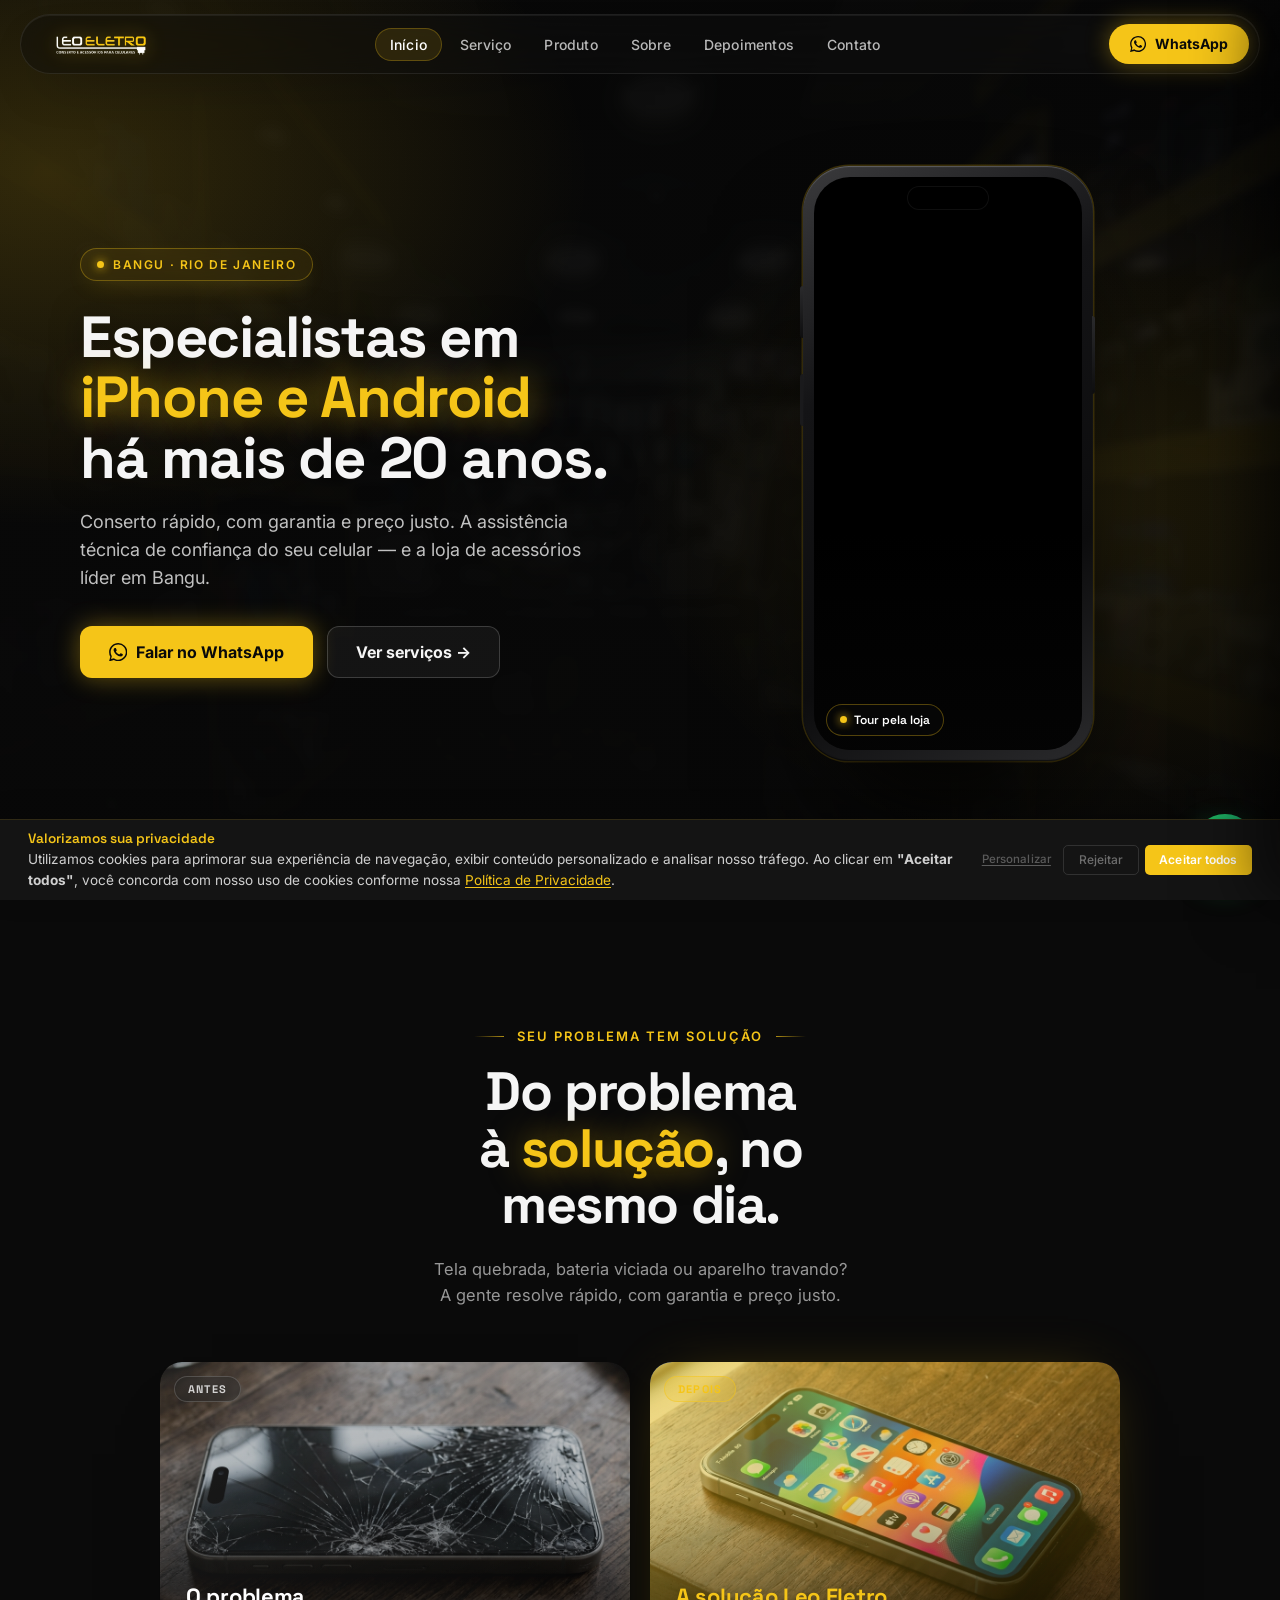
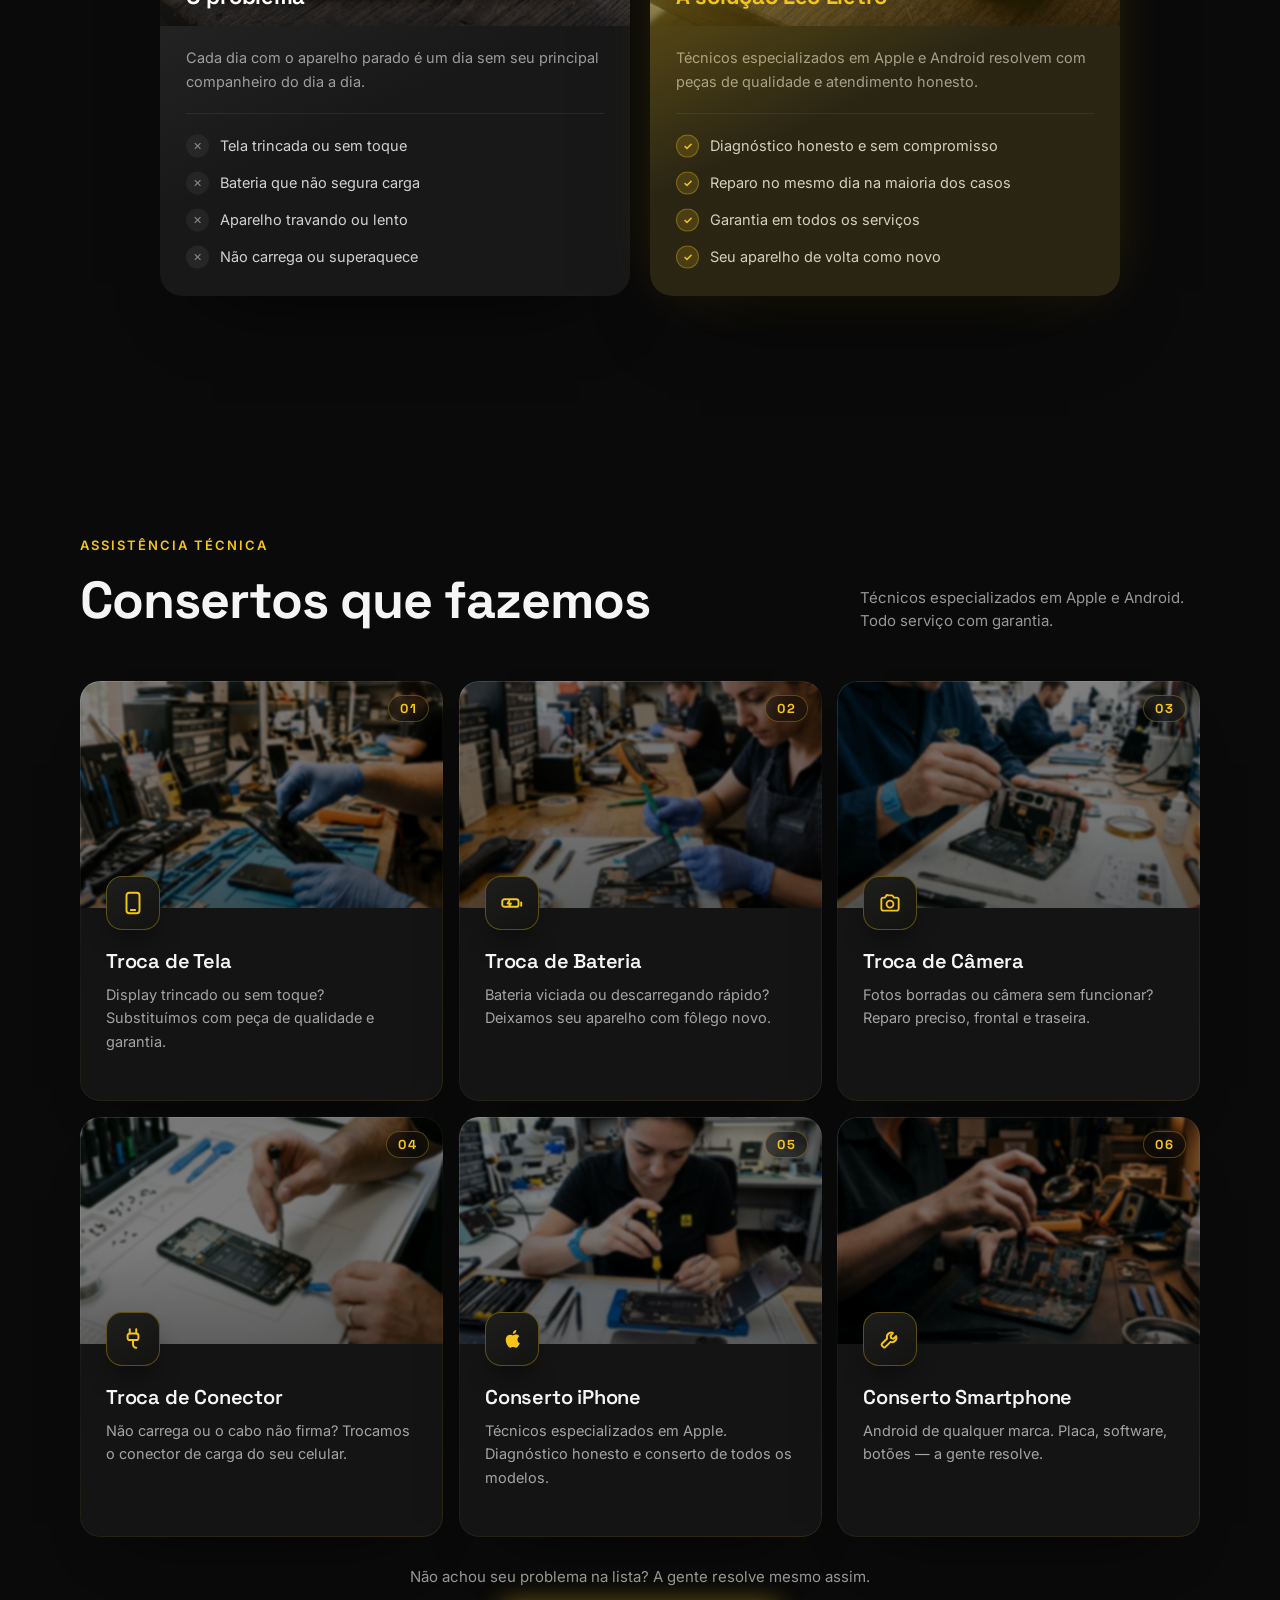
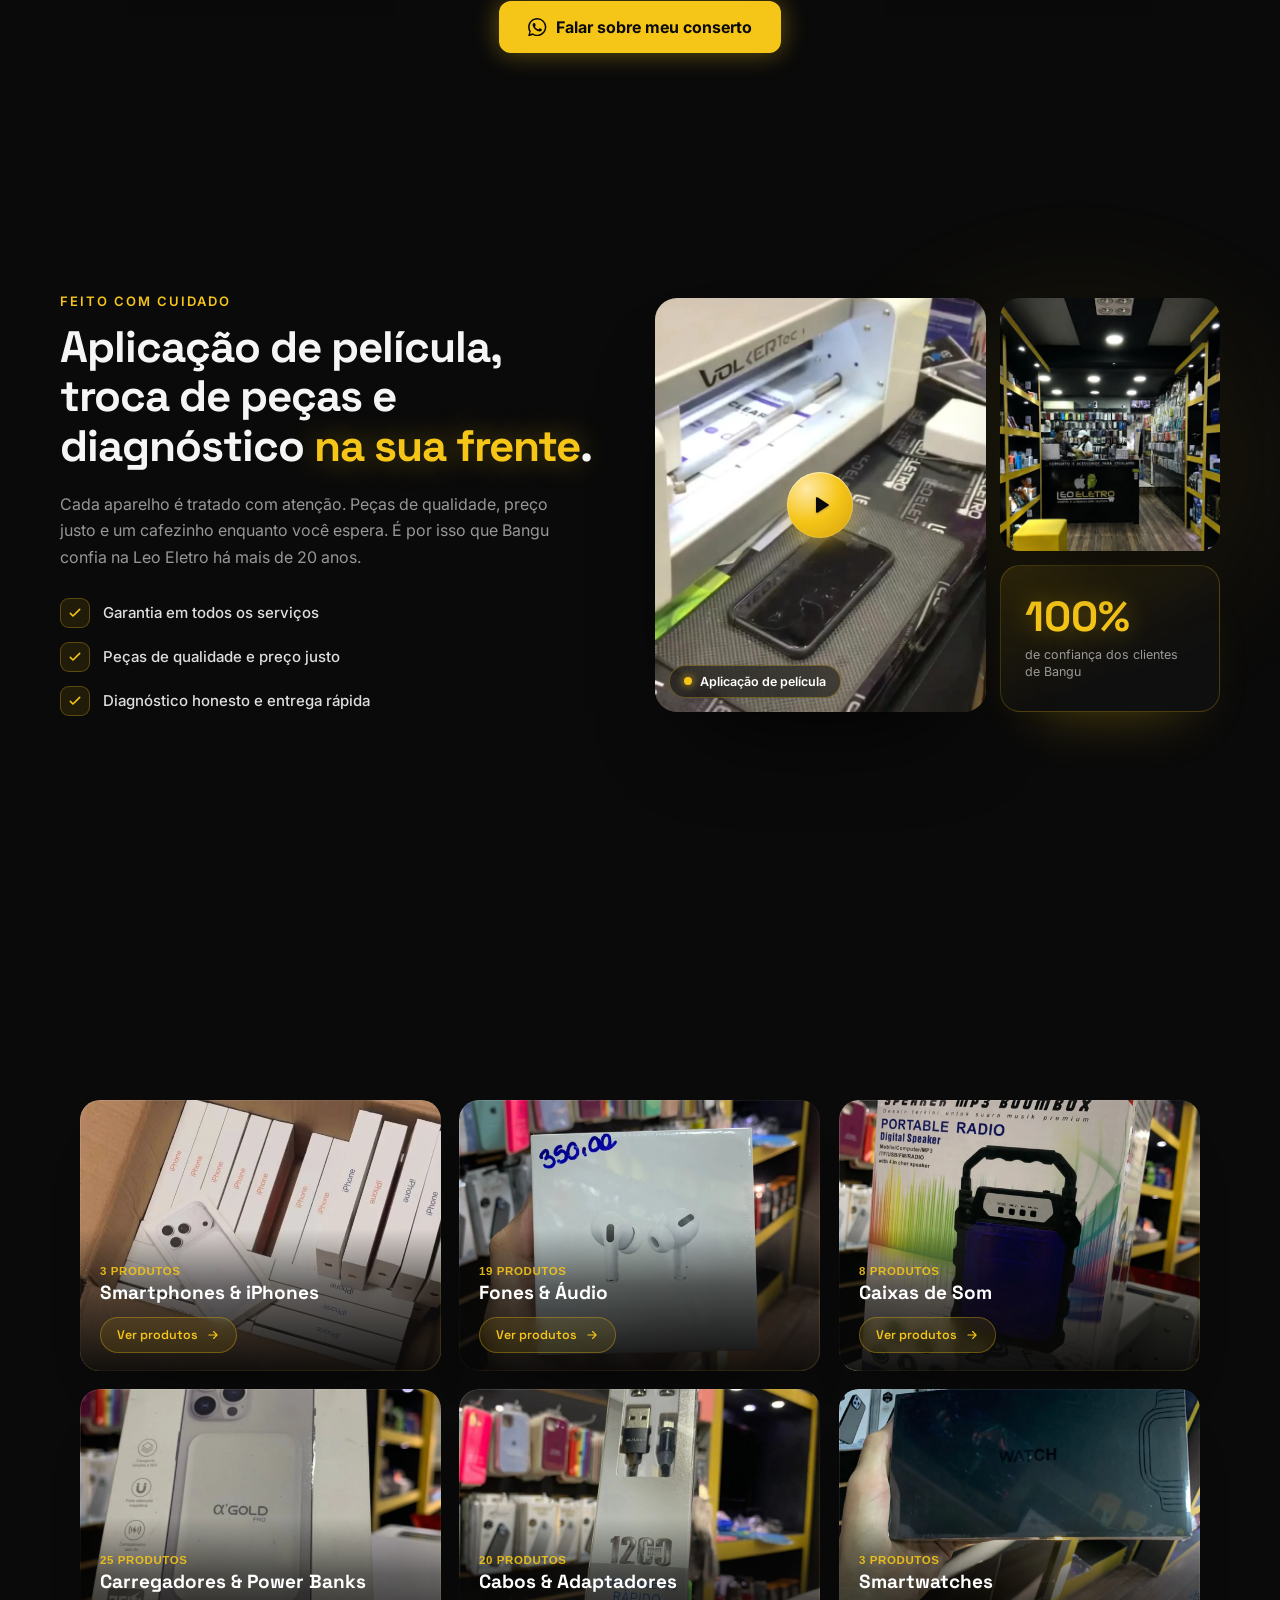
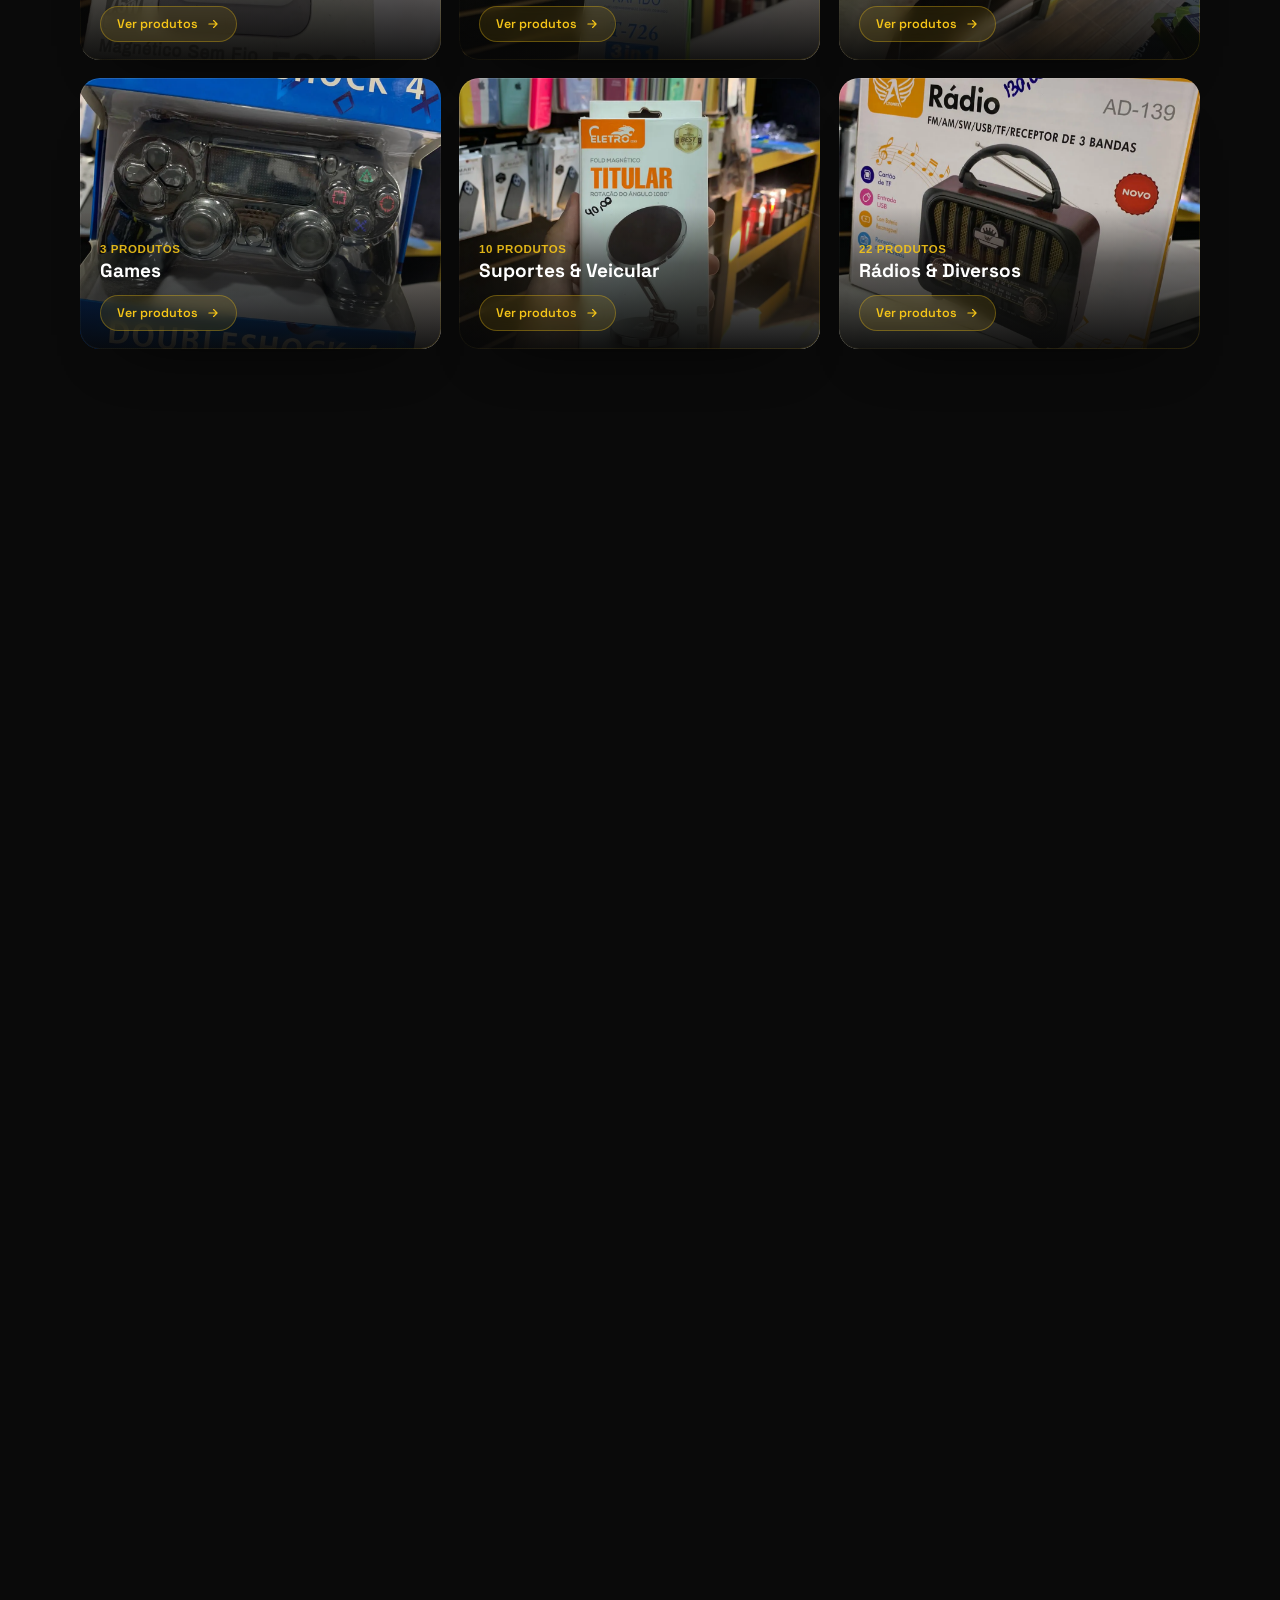
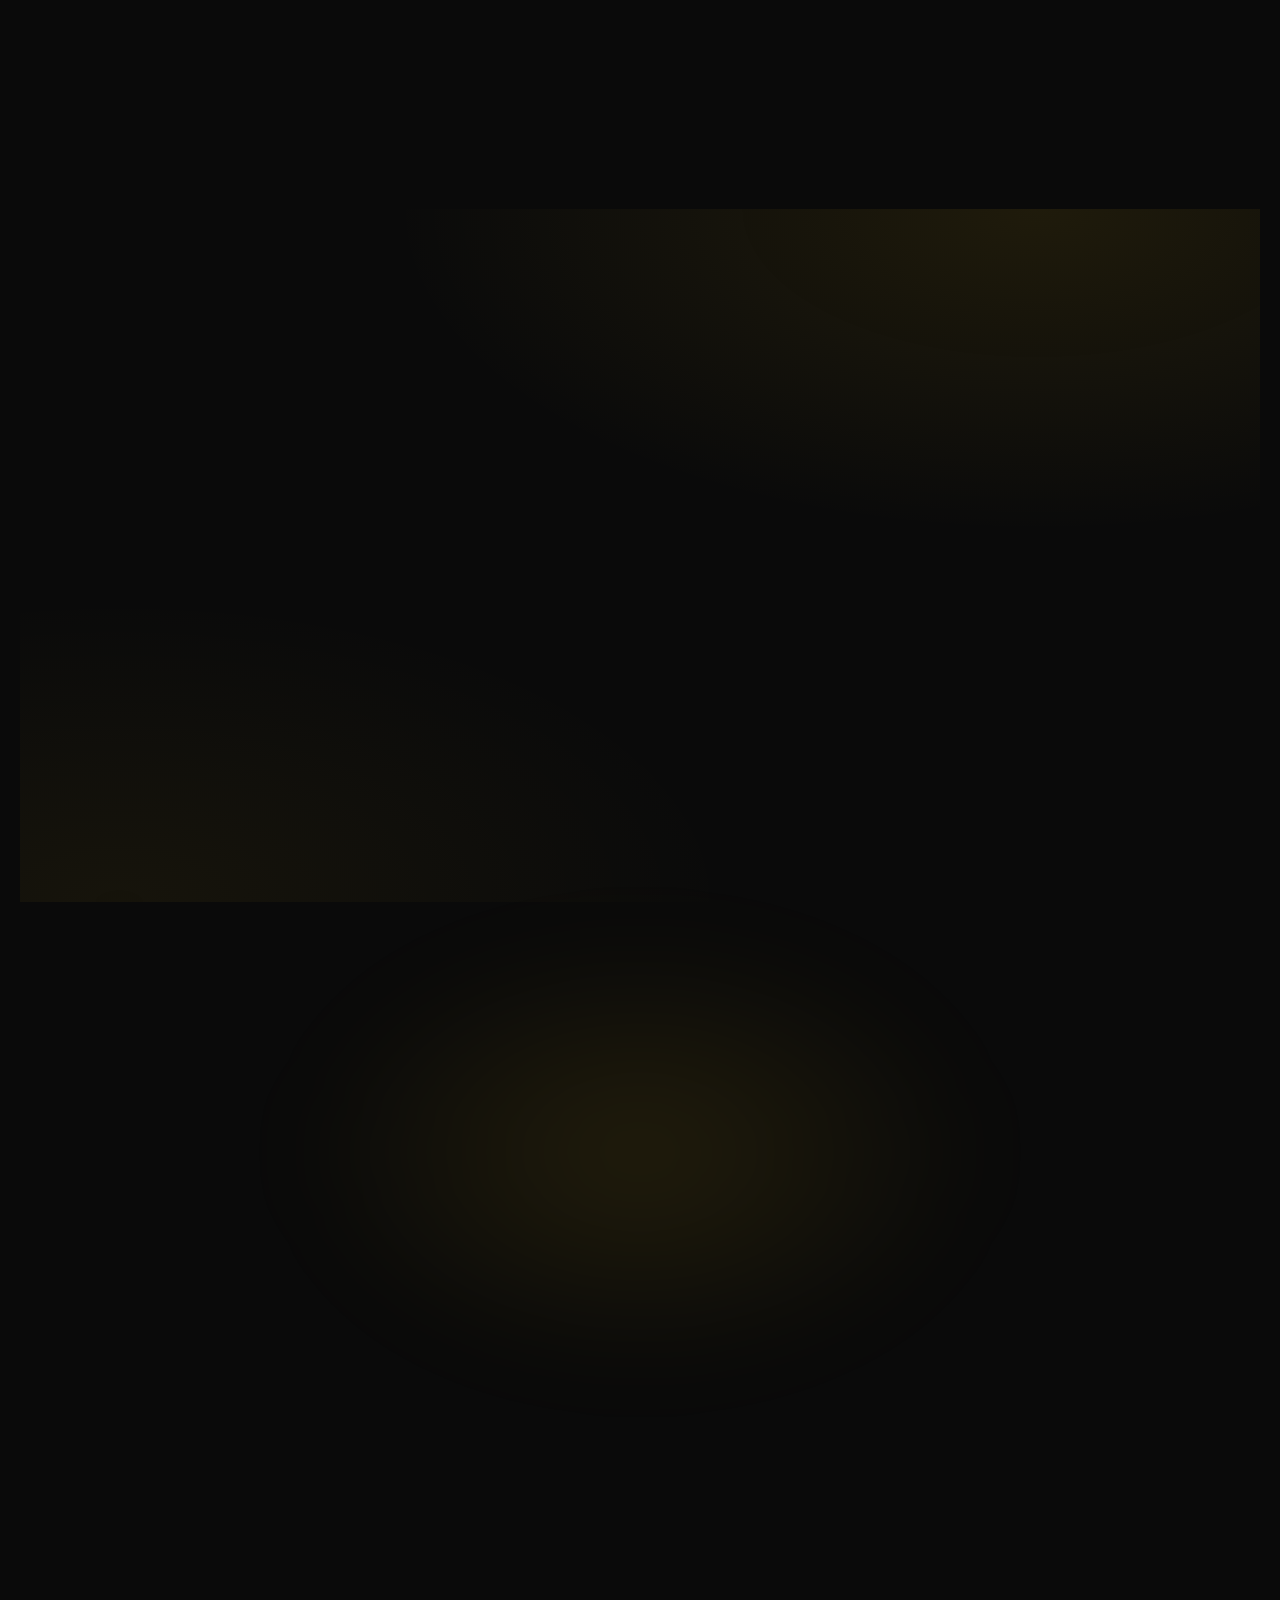
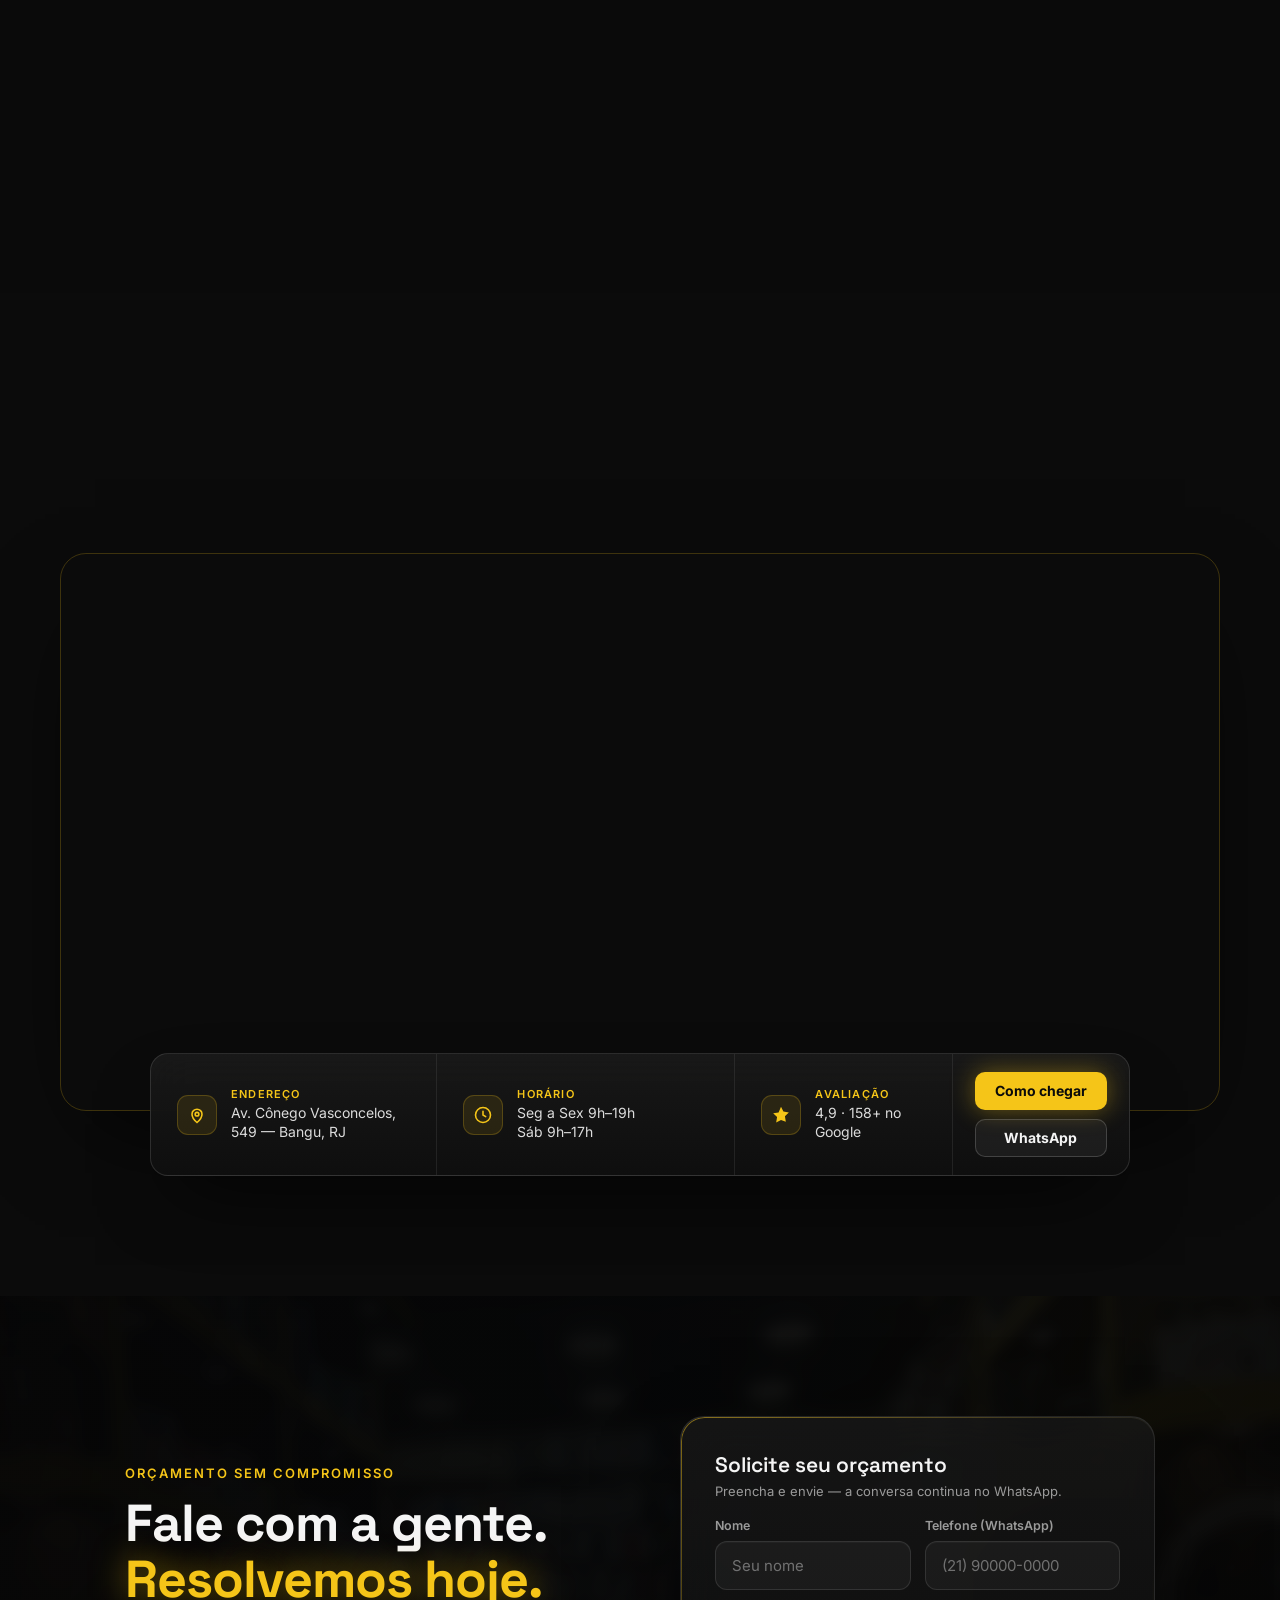
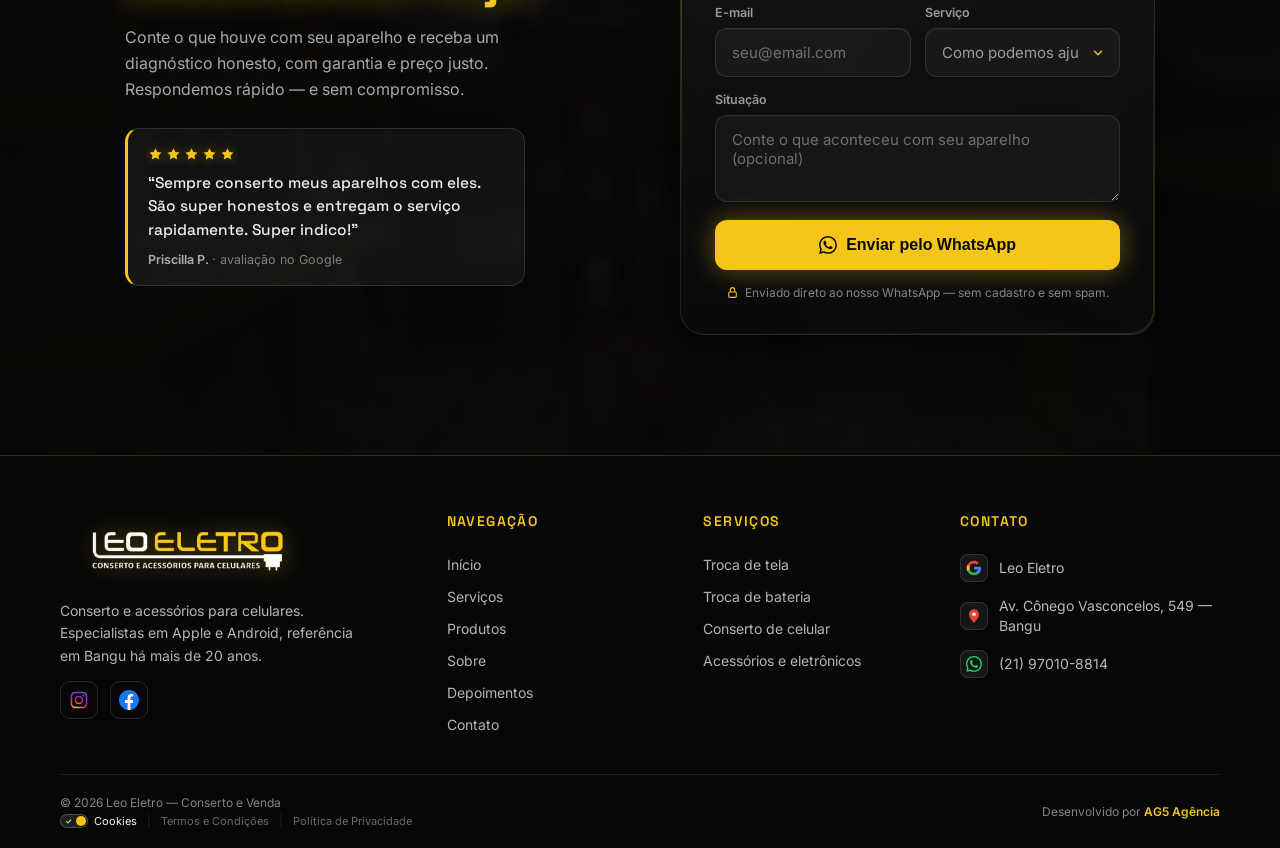
==== commit 7fbe3faa: "style: update footer logo dimensions and reorganize navigation menu links" ====
--- a/index.html
+++ b/index.html
@@ -680,11 +680,12 @@
       <nav class="footer__col" aria-label="Navegação do rodapé">
         <h4>Navegação</h4>
         <ul class="footer__list">
+          <li><a href="#inicio">Início</a></li>
           <li><a href="#servicos">Serviços</a></li>
           <li><a href="#produtos">Produtos</a></li>
           <li><a href="#sobre">Sobre</a></li>
-          <li><a href="#avaliacoes">Avaliações</a></li>
-          <li><a href="#local">Localização</a></li>
+          <li><a href="#avaliacoes">Depoimentos</a></li>
+          <li><a href="#contato">Contato</a></li>
         </ul>
       </nav>
 
--- a/style.css
+++ b/style.css
@@ -670,7 +670,7 @@
 @media(min-width:768px){.footer__main{grid-template-columns:1fr 1fr;gap:2.5rem}}
 @media(min-width:1024px){.footer__main{grid-template-columns:1.6fr 1fr 1fr 1.2fr}}
 /* Coluna 1 — Marca */
-.footer__logo{height:58px;width:auto;object-fit:contain;filter:drop-shadow(0 0 12px rgba(245,197,24,.4));margin-bottom:16px}
+.footer__logo{height:72px;width:auto;object-fit:contain;filter:drop-shadow(0 0 12px rgba(245,197,24,.4));margin-bottom:16px}
 .footer__desc{font-size:.875rem;line-height:1.6;color:rgba(255,255,255,.7);margin:0 0 .85rem;max-width:300px}
 .footer__social{display:flex;gap:12px}
 .footer__social a{display:inline-flex;align-items:center;justify-content:center;width:38px;height:38px;border-radius:10px;border:1px solid rgba(255,255,255,.12);color:rgba(255,255,255,.75);transition:color .3s ease,border-color .3s ease,transform .3s ease,background .3s ease}
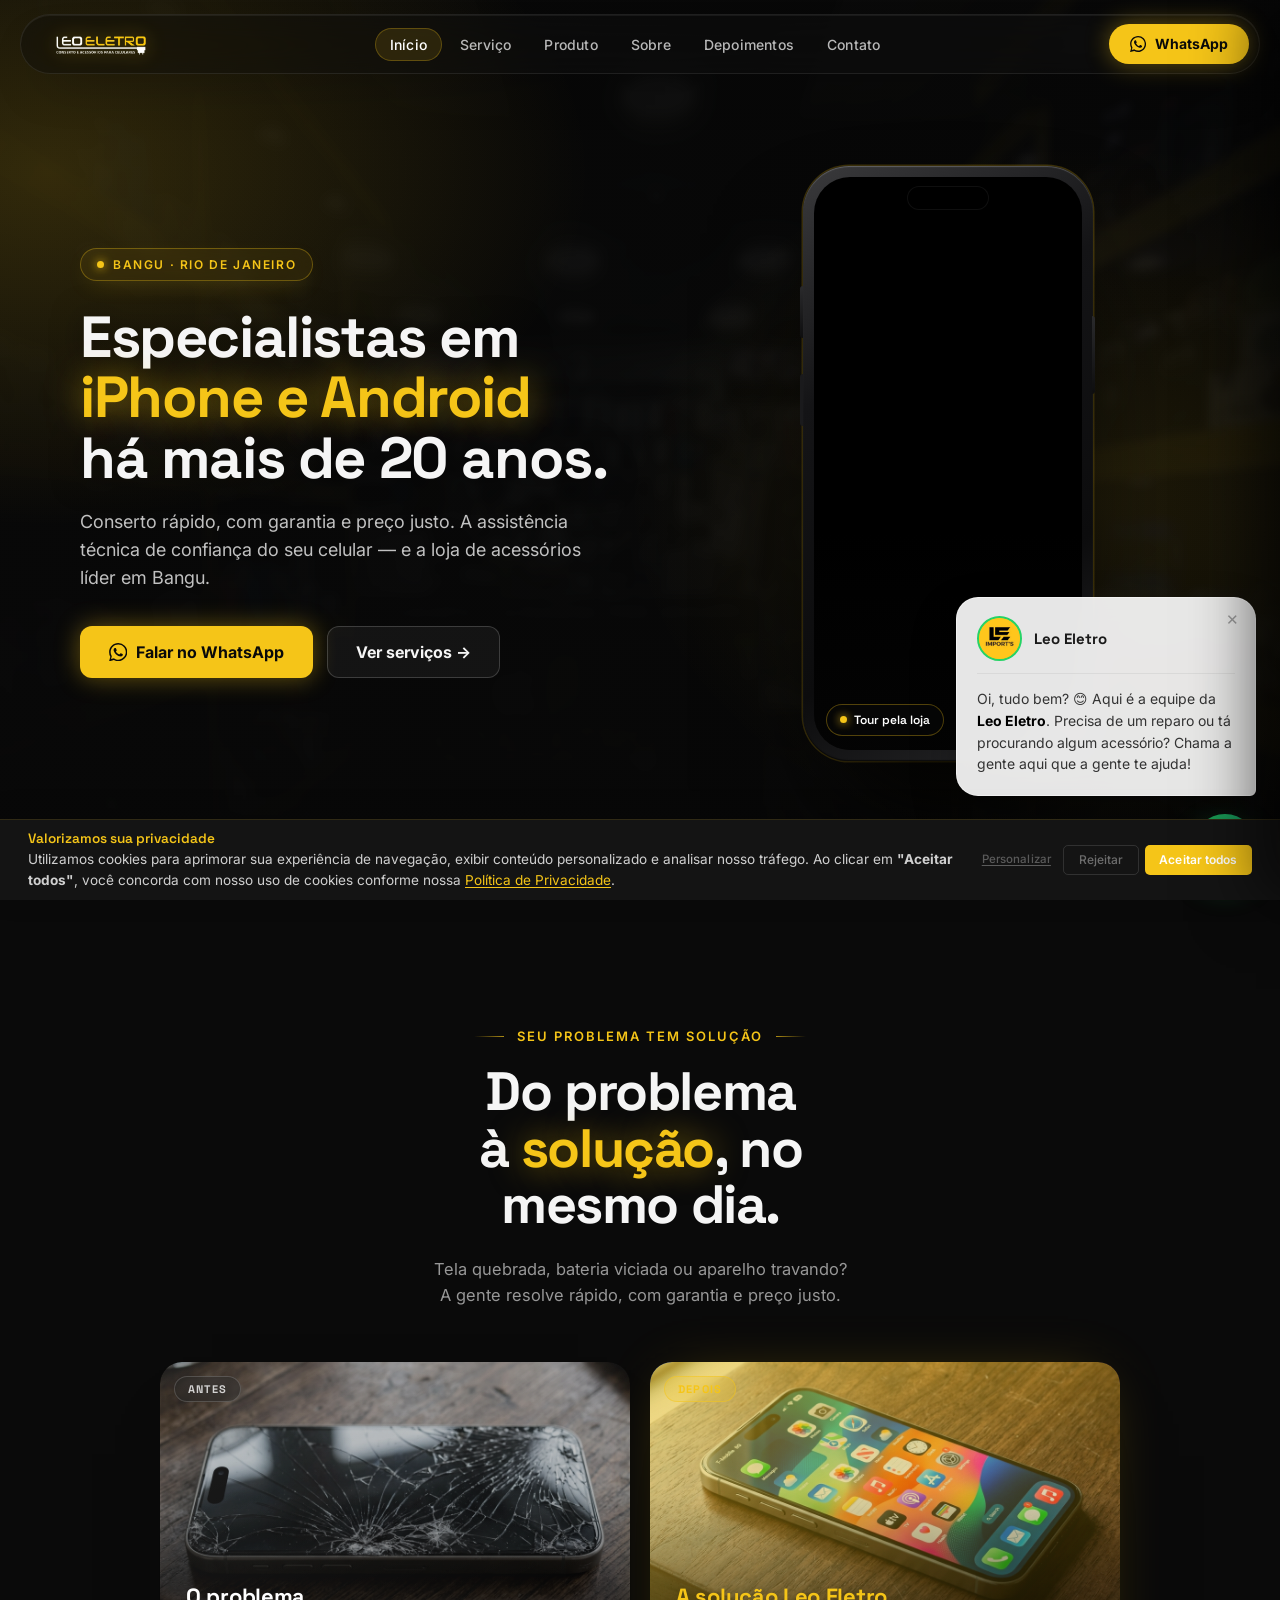
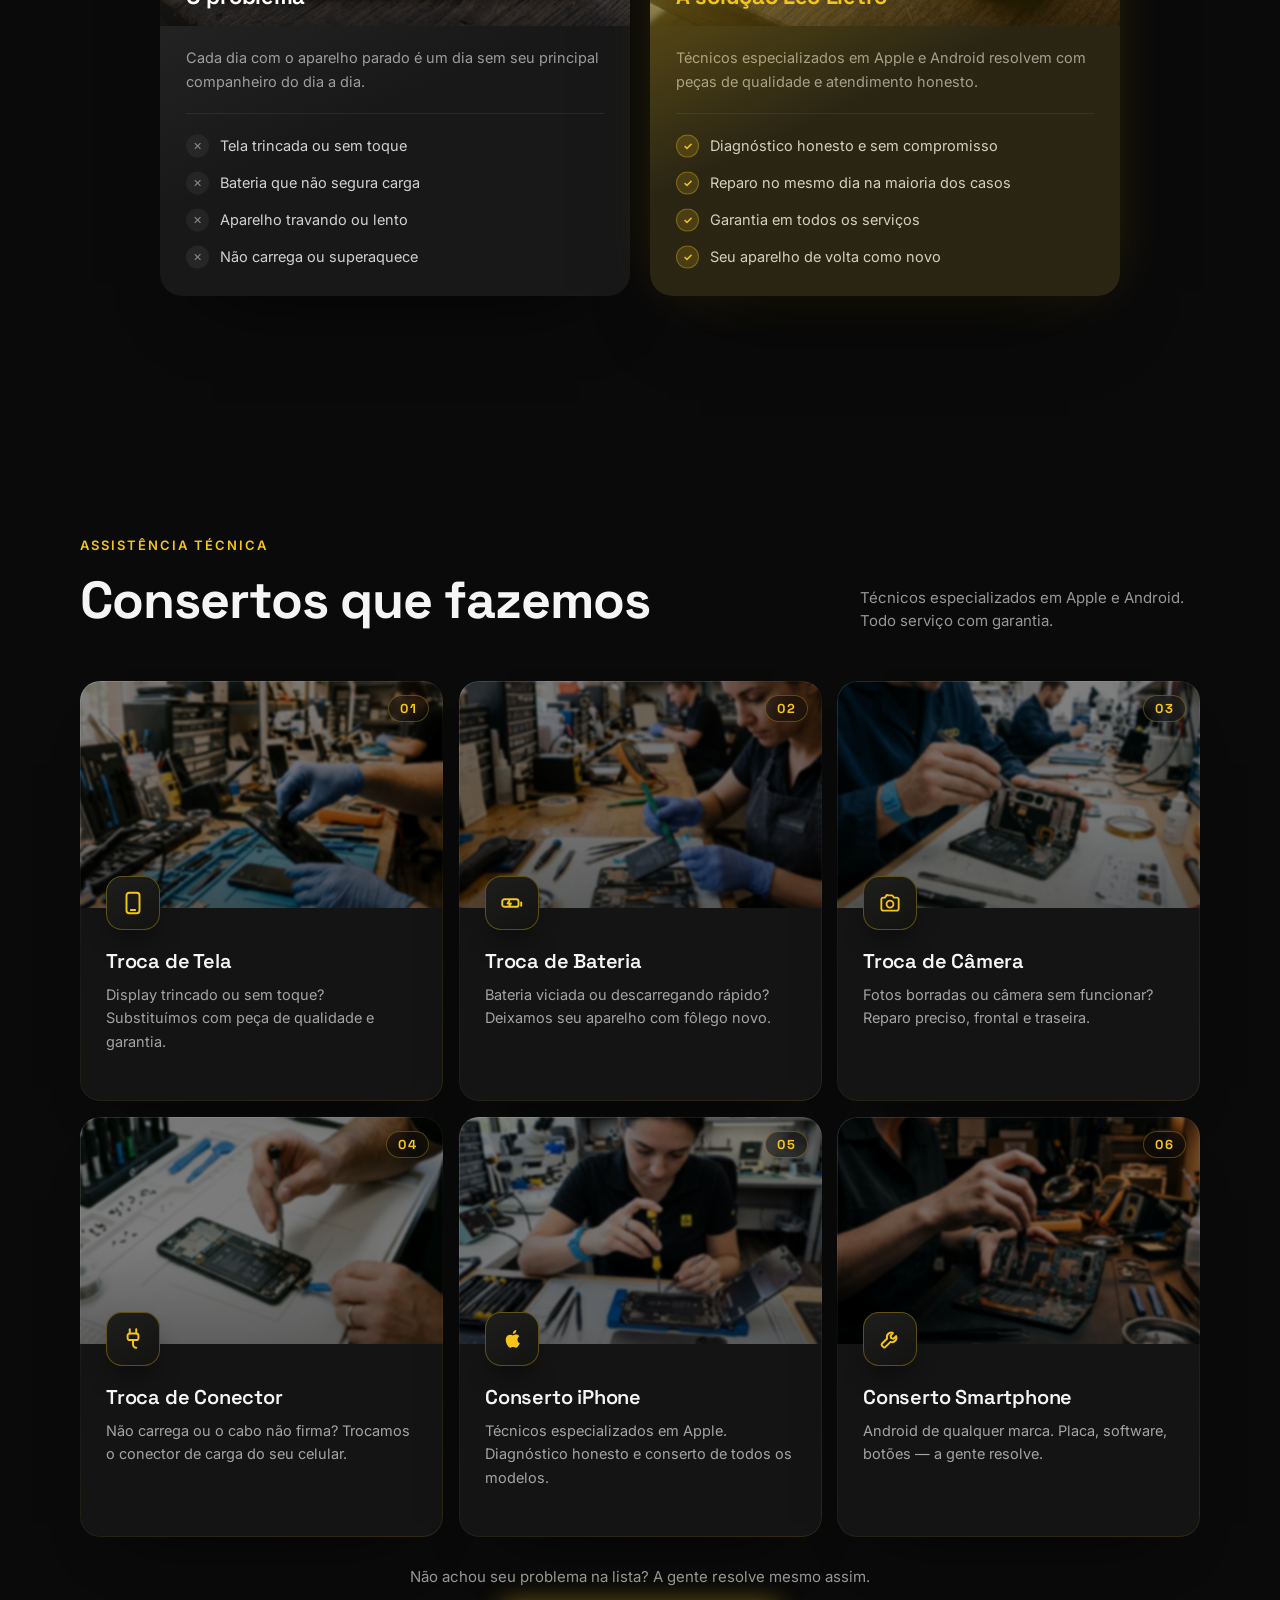
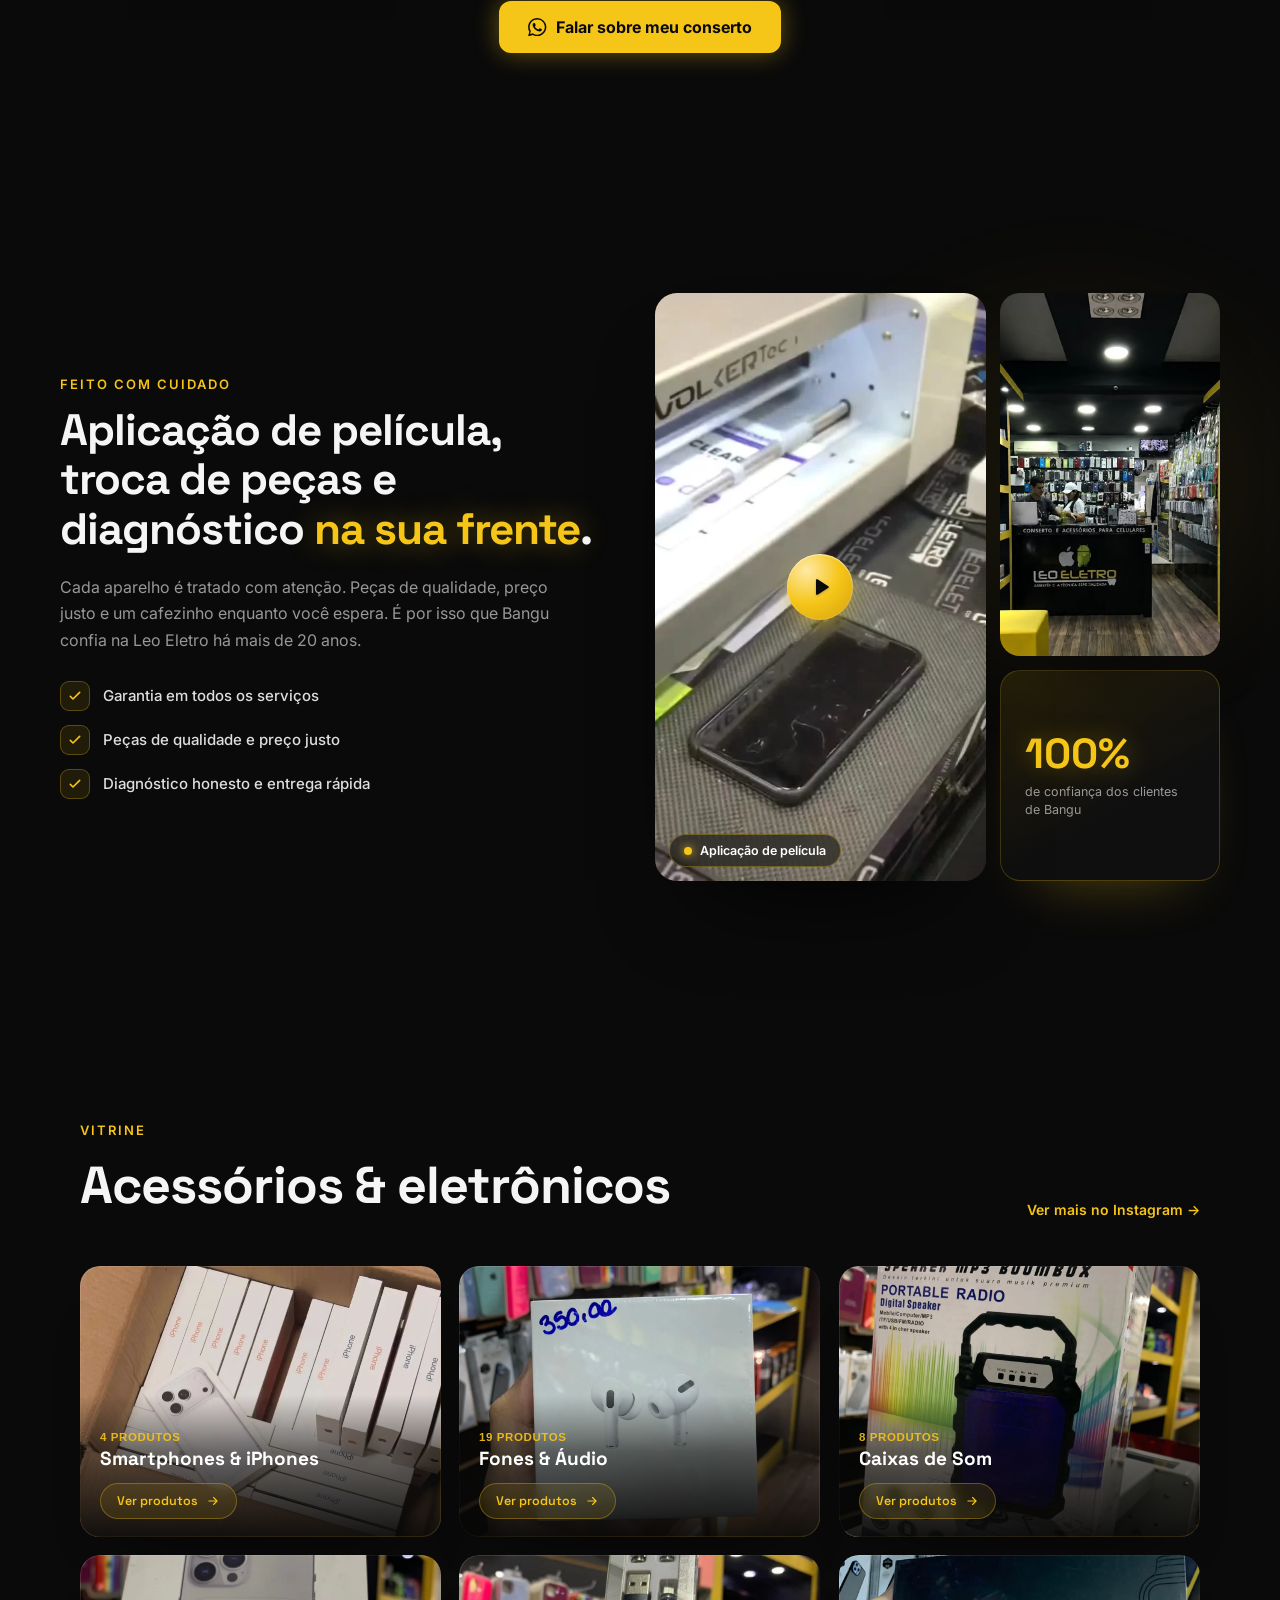
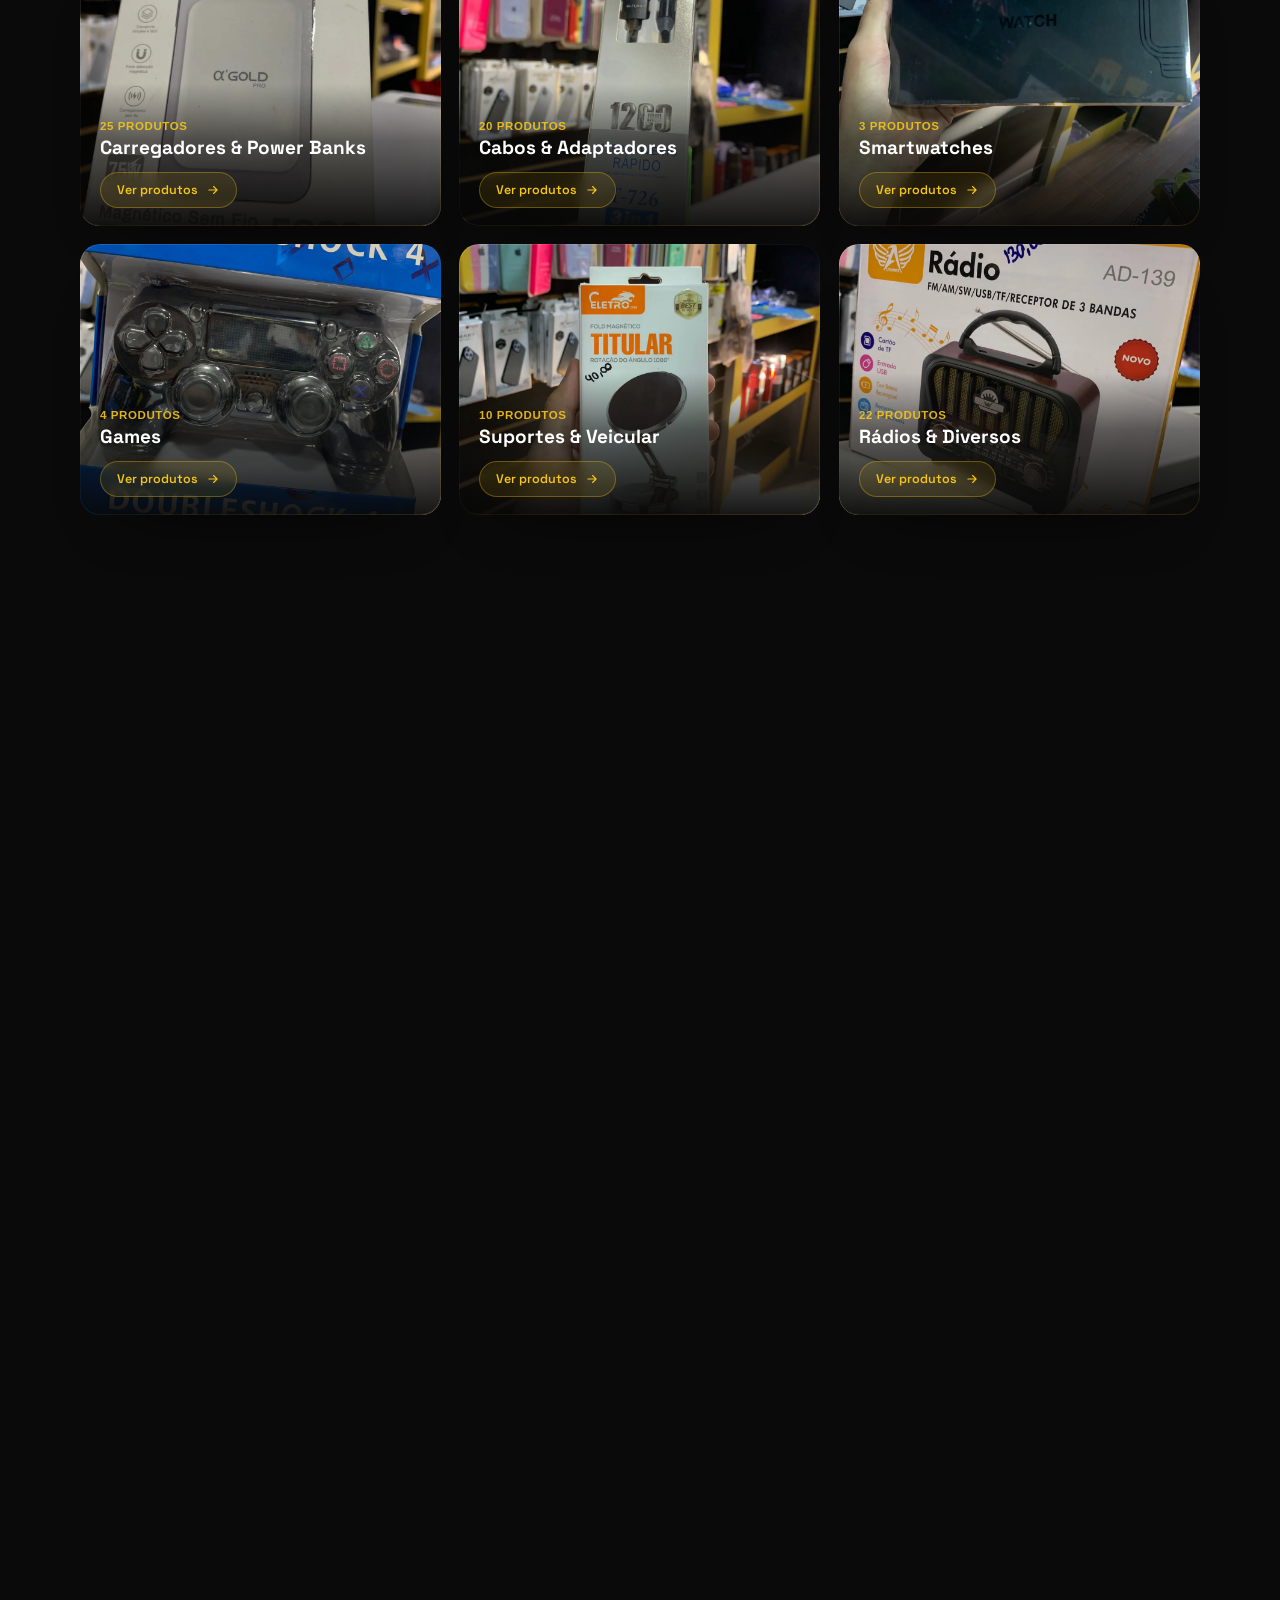
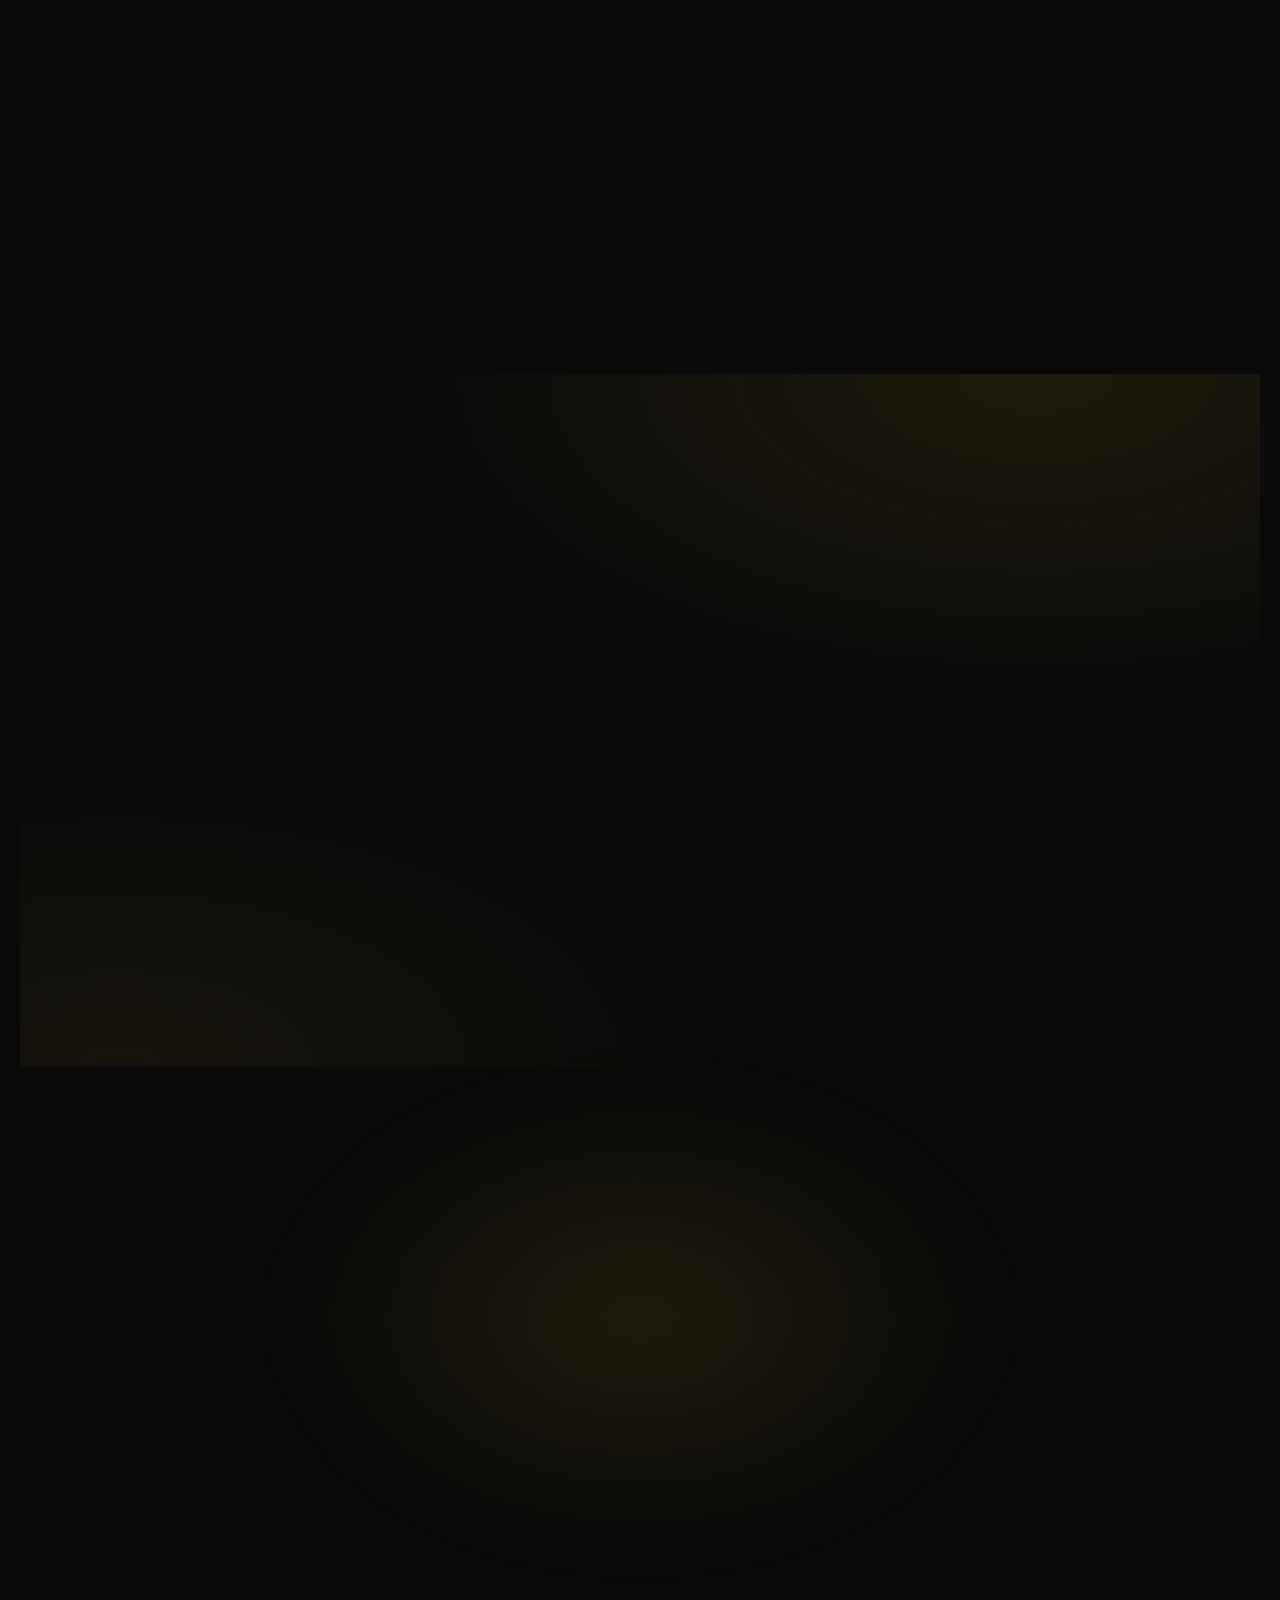
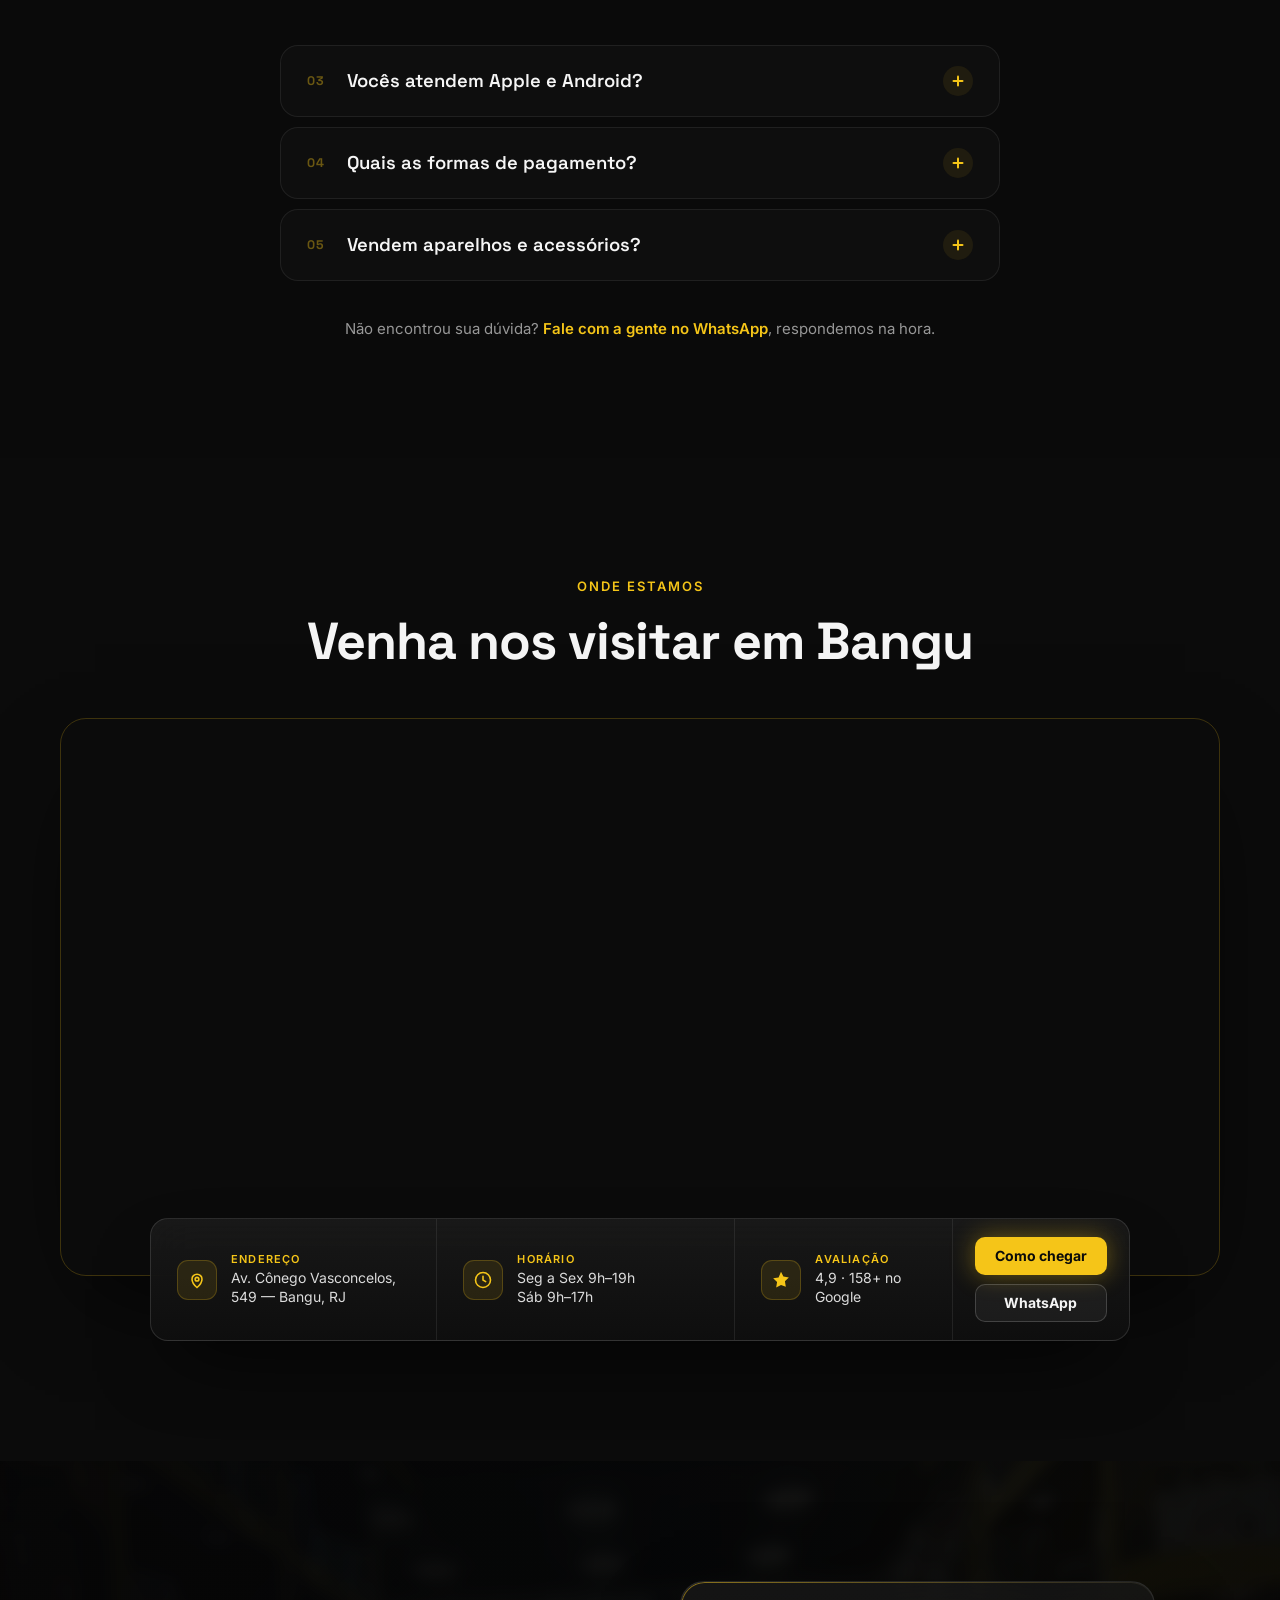
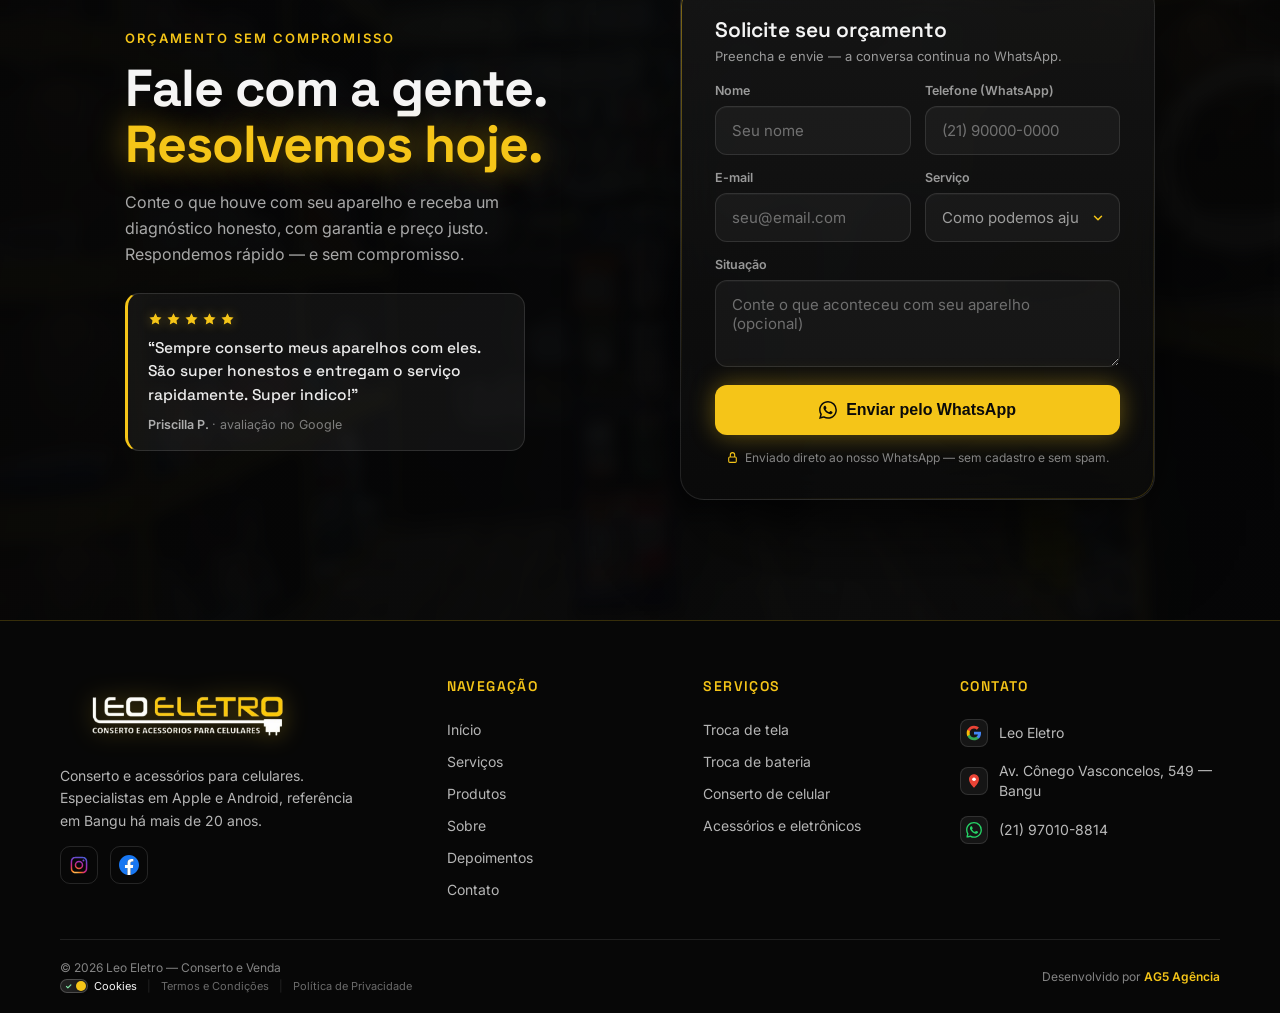
==== commit 51c8cb35: "feat: add hero sound control, update video playback states, and add new product assets with improved" ====
--- a/index.html
+++ b/index.html
@@ -355,8 +355,12 @@
         <div class="hero__phone">
           <span class="hero__phone-island" aria-hidden="true"></span>
           <div class="hero__phone-screen">
-            <video src="https://assets.cdn.filesafe.space/7hzaWcGgawCV1WudlwA7/media/6a5255b29c9b37b5fd5f6a27.mp4" autoplay muted loop playsinline preload="metadata"></video>
+            <video id="hero-video" src="https://assets.cdn.filesafe.space/7hzaWcGgawCV1WudlwA7/media/6a5255b29c9b37b5fd5f6a27.mp4" autoplay muted loop playsinline preload="metadata"></video>
             <span class="hero__media-label"><span class="hero__media-dot"></span>Tour pela loja</span>
+            <button class="hero__sound" id="hero-sound-btn" type="button" aria-label="Ativar som" aria-pressed="false">
+              <svg class="hero__sound-ico ic-muted" viewBox="0 0 24 24" fill="none" stroke="currentColor" stroke-width="2" stroke-linecap="round" stroke-linejoin="round" aria-hidden="true"><path d="M4 9v6h4l5 4V5L8 9H4z"/><line x1="17" y1="9" x2="22" y2="15"/><line x1="22" y1="9" x2="17" y2="15"/></svg>
+              <svg class="hero__sound-ico ic-sound" viewBox="0 0 24 24" fill="none" stroke="currentColor" stroke-width="2" stroke-linecap="round" stroke-linejoin="round" aria-hidden="true"><path d="M4 9v6h4l5 4V5L8 9H4z"/><path d="M16.5 8.5a5 5 0 0 1 0 7"/><path d="M19 6a8.5 8.5 0 0 1 0 12"/></svg>
+            </button>
           </div>
         </div>
       </div>
@@ -452,8 +456,8 @@
       </div>
       <div class="ench__media reveal" data-delay="1">
         <figure class="ench__main">
-          <video id="ench-video" src="https://assets.cdn.filesafe.space/7hzaWcGgawCV1WudlwA7/media/6a5255ab0e67afc013a323d2.mp4" autoplay muted loop playsinline preload="metadata" poster="Assets/leo-eletro-aparelho-conserto-bancada.webp"></video>
-          <button class="vplay is-playing" id="ench-video-btn" type="button" aria-label="Pausar vídeo" aria-pressed="true">
+          <video id="ench-video" src="https://assets.cdn.filesafe.space/7hzaWcGgawCV1WudlwA7/media/6a5255ab0e67afc013a323d2.mp4" muted loop playsinline preload="metadata" poster="Assets/leo-eletro-aparelho-conserto-bancada.webp"></video>
+          <button class="vplay is-paused" id="ench-video-btn" type="button" aria-label="Reproduzir vídeo" aria-pressed="false">
             <span class="vplay__ring" aria-hidden="true"></span>
             <svg class="vplay__ico vplay__ico--play" viewBox="0 0 24 24" fill="currentColor" aria-hidden="true"><path d="M8 5.14v13.72a1 1 0 0 0 1.53.85l10.79-6.86a1 1 0 0 0 0-1.7L9.53 4.29A1 1 0 0 0 8 5.14z"/></svg>
             <svg class="vplay__ico vplay__ico--pause" viewBox="0 0 24 24" fill="currentColor" aria-hidden="true"><rect x="6.5" y="5" width="4" height="14" rx="1.5"/><rect x="13.5" y="5" width="4" height="14" rx="1.5"/></svg>
--- a/style.css
+++ b/style.css
@@ -161,6 +161,14 @@
 .hero__phone-island{position:absolute;top:20px;left:50%;transform:translateX(-50%);z-index:3;width:82px;height:24px;border-radius:14px;background:#000;box-shadow:inset 0 0 0 1px rgba(255,255,255,.06)}
 .hero__media-label{position:absolute;left:12px;bottom:14px;z-index:2;display:inline-flex;align-items:center;gap:7px;padding:7px 13px;border-radius:999px;background:rgba(10,10,10,.5);backdrop-filter:blur(8px);-webkit-backdrop-filter:blur(8px);border:1px solid rgba(245,197,24,.32);font-family:var(--font-title);font-size:12px;font-weight:600;color:#fff}
 .hero__media-dot{width:7px;height:7px;border-radius:50%;background:var(--gold);box-shadow:0 0 10px var(--gold);animation:glowpulse 2s infinite}
+.hero__sound{position:absolute;right:12px;bottom:14px;z-index:3;width:38px;height:38px;display:grid;place-items:center;padding:0;border:1px solid rgba(245,197,24,.32);cursor:pointer;border-radius:50%;color:#fff;background:rgba(10,10,10,.5);backdrop-filter:blur(8px);-webkit-backdrop-filter:blur(8px);box-shadow:0 8px 20px -10px rgba(0,0,0,.9),inset 0 1px 1px rgba(255,255,255,.1);-webkit-tap-highlight-color:transparent;transition:transform .3s cubic-bezier(.22,1,.36,1),background .3s ease,border-color .3s ease,color .3s ease}
+.hero__sound:hover{transform:scale(1.1);background:rgba(22,22,22,.72);border-color:rgba(245,197,24,.7);color:var(--gold)}
+.hero__sound:active{transform:scale(.92)}
+.hero__sound:focus-visible{outline:2px solid var(--gold);outline-offset:2px}
+.hero__sound-ico{grid-area:1/1;width:18px;height:18px}
+.hero__sound .ic-sound{display:none}
+.hero__sound.is-on .ic-sound{display:block}
+.hero__sound.is-on .ic-muted{display:none}
 .badge{
   display:inline-flex;align-items:center;gap:9px;padding:8px 16px;border:1px solid rgba(245,197,24,.32);
   border-radius:100px;background:rgba(245,197,24,.07);backdrop-filter:blur(8px);-webkit-backdrop-filter:blur(8px);
@@ -304,7 +312,7 @@
 /* media mosaic */
 .ench__media{display:grid;grid-template-columns:1.2fr .8fr;grid-template-rows:1fr .58fr;gap:14px;min-height:351px}
 .ench__main{position:relative;margin:0;grid-row:span 2;border-radius:22px;overflow:hidden;box-shadow:0 50px 100px -50px rgba(0,0,0,1),inset 0 0 0 1px rgba(245,197,24,.18)}
-.ench__main video{width:100%;height:100%;object-fit:cover;display:block}
+.ench__main video{width:100%;height:100%;object-fit:cover;display:block;aspect-ratio:9/16}
 .ench__side{position:relative;margin:0;border-radius:20px;overflow:hidden;box-shadow:0 40px 80px -50px rgba(0,0,0,1),inset 0 0 0 1px rgba(245,245,245,.08)}
 .ench__side img{width:100%;height:100%;object-fit:cover;display:block;transition:transform .6s cubic-bezier(.22,1,.36,1)}
 .ench__side:hover img{transform:scale(1.06)}
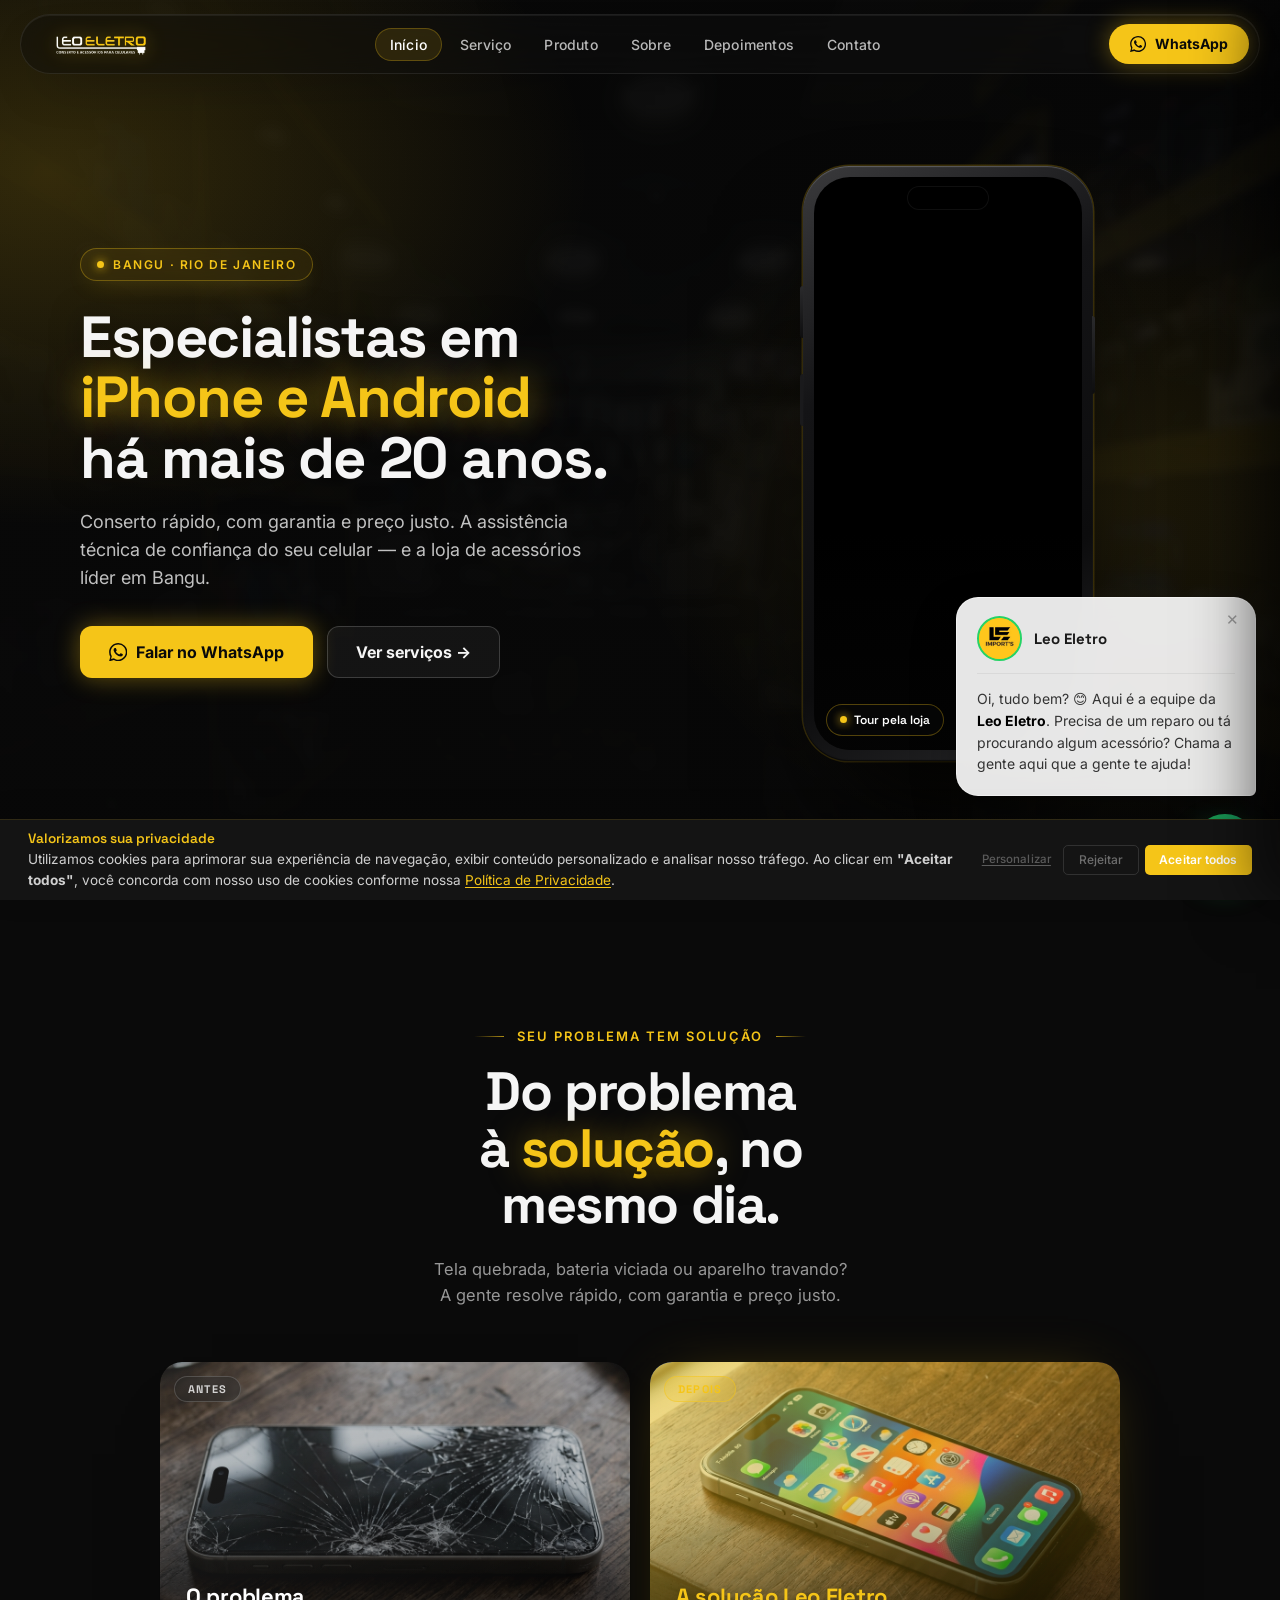
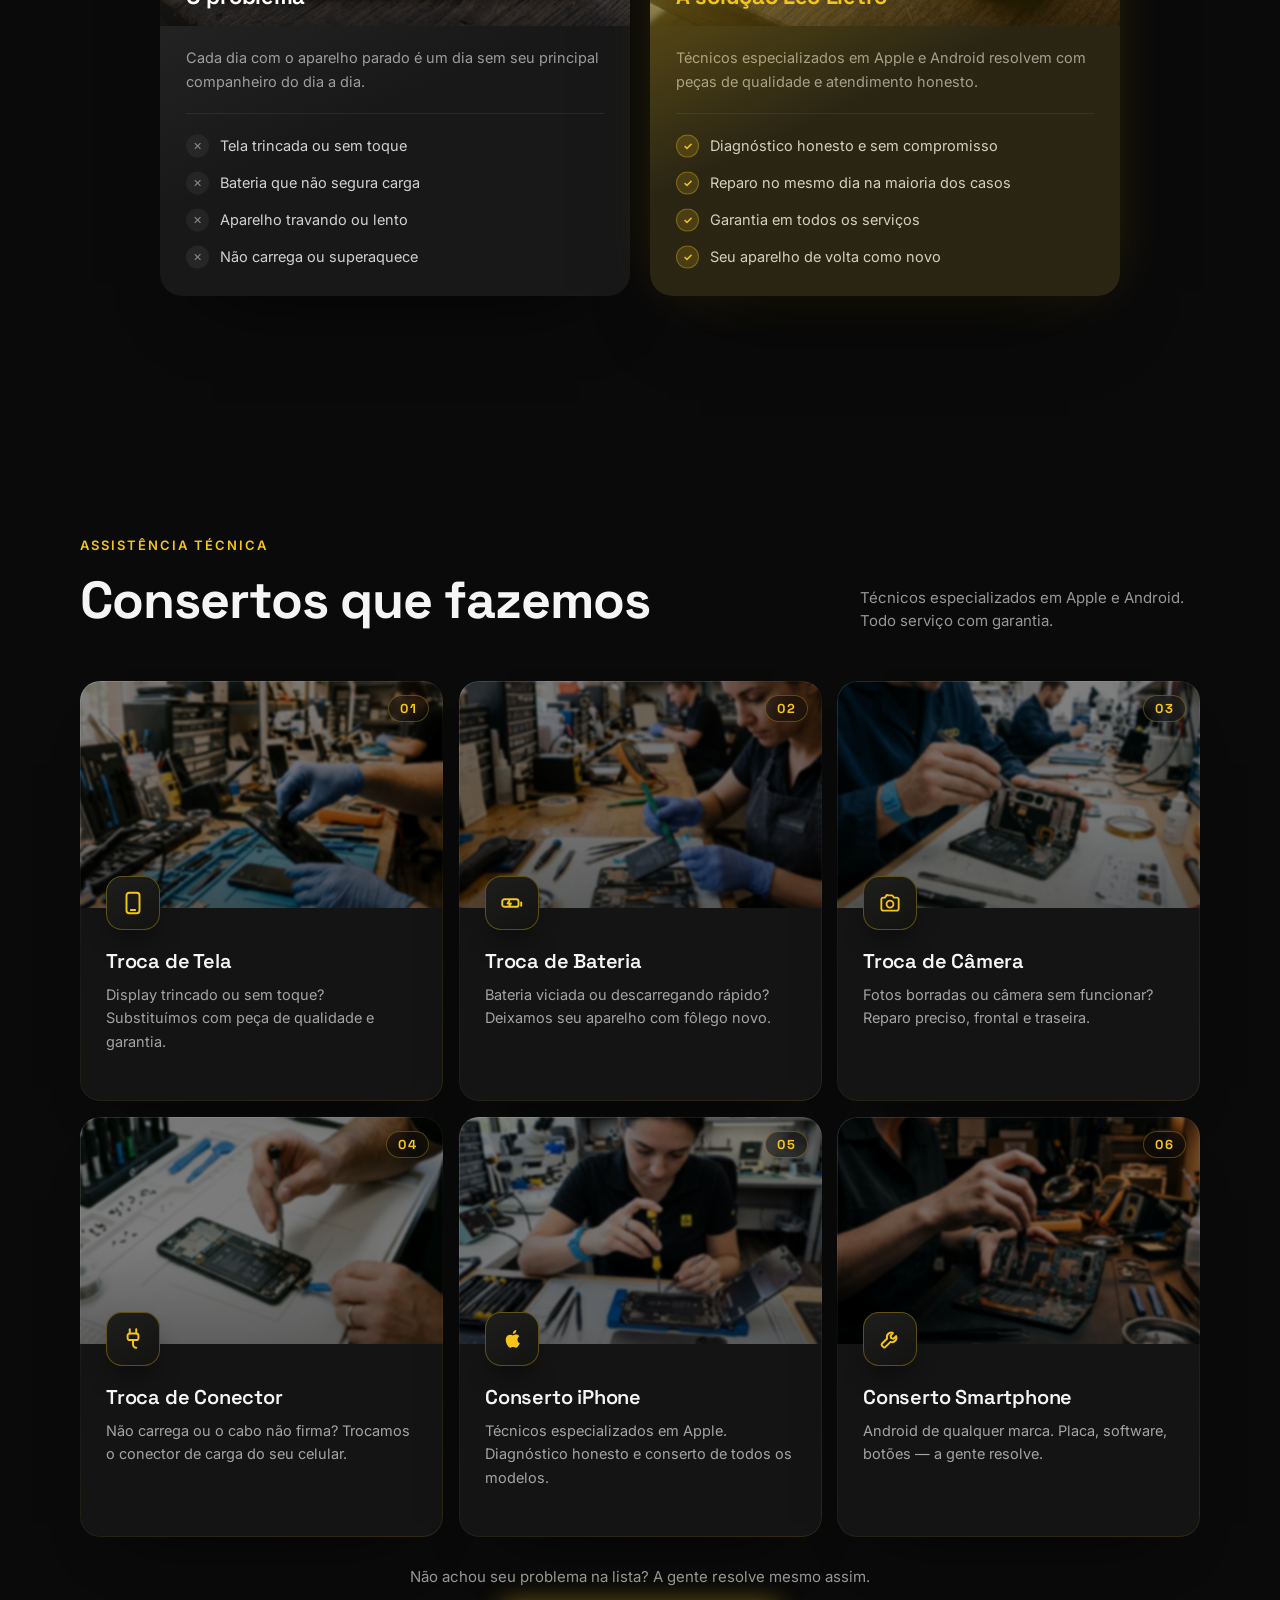
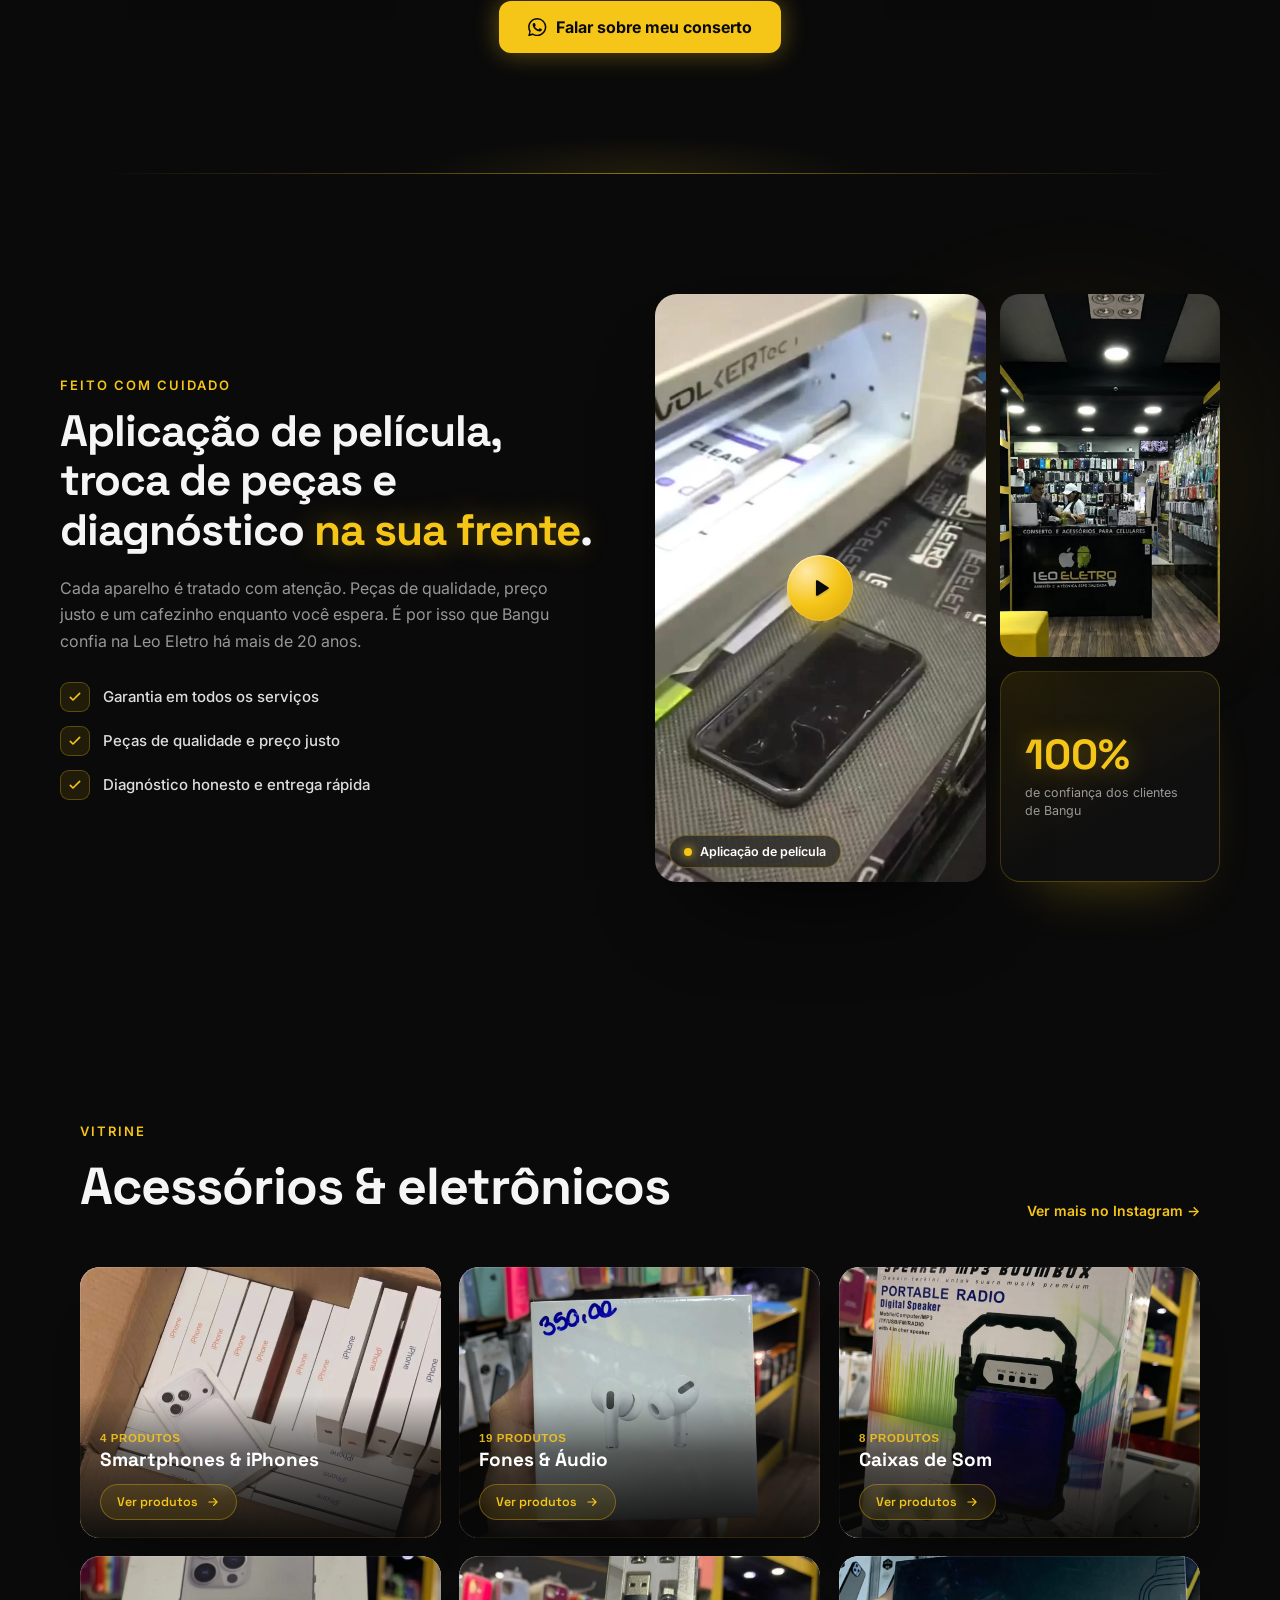
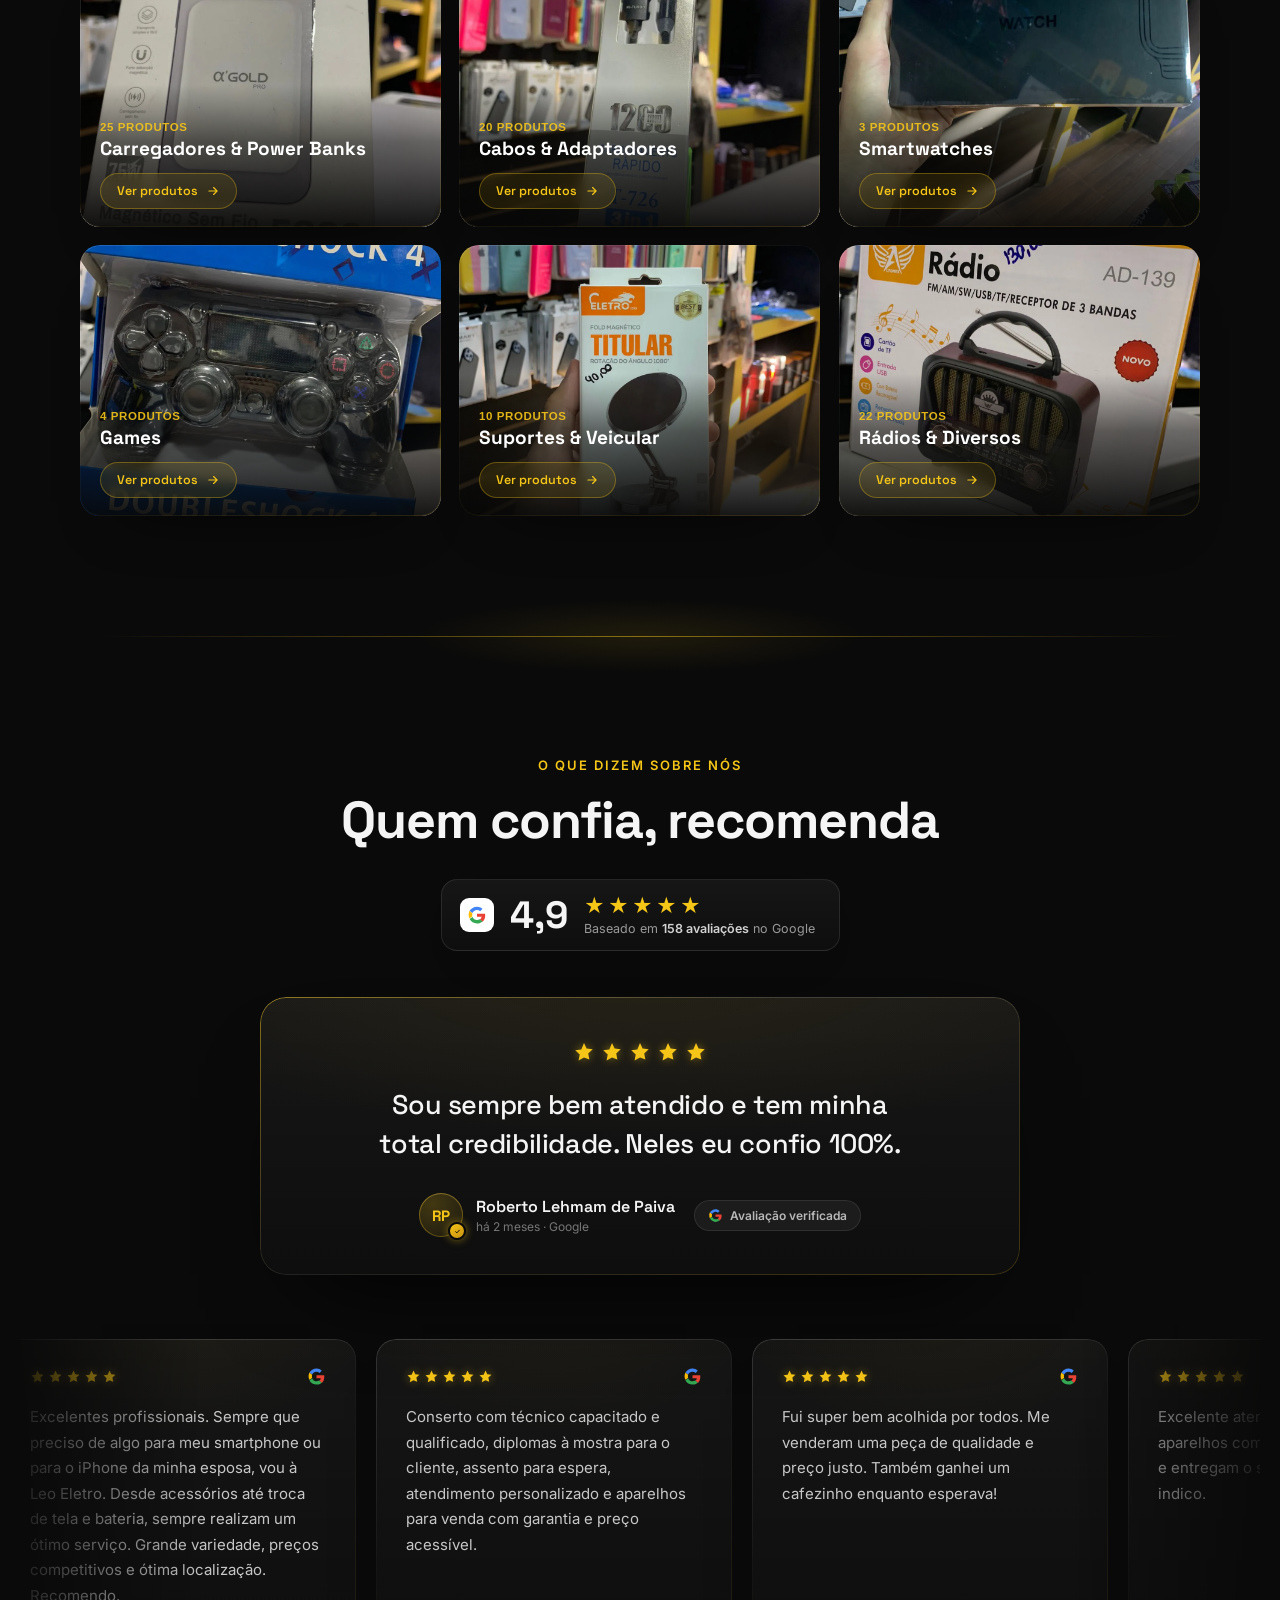
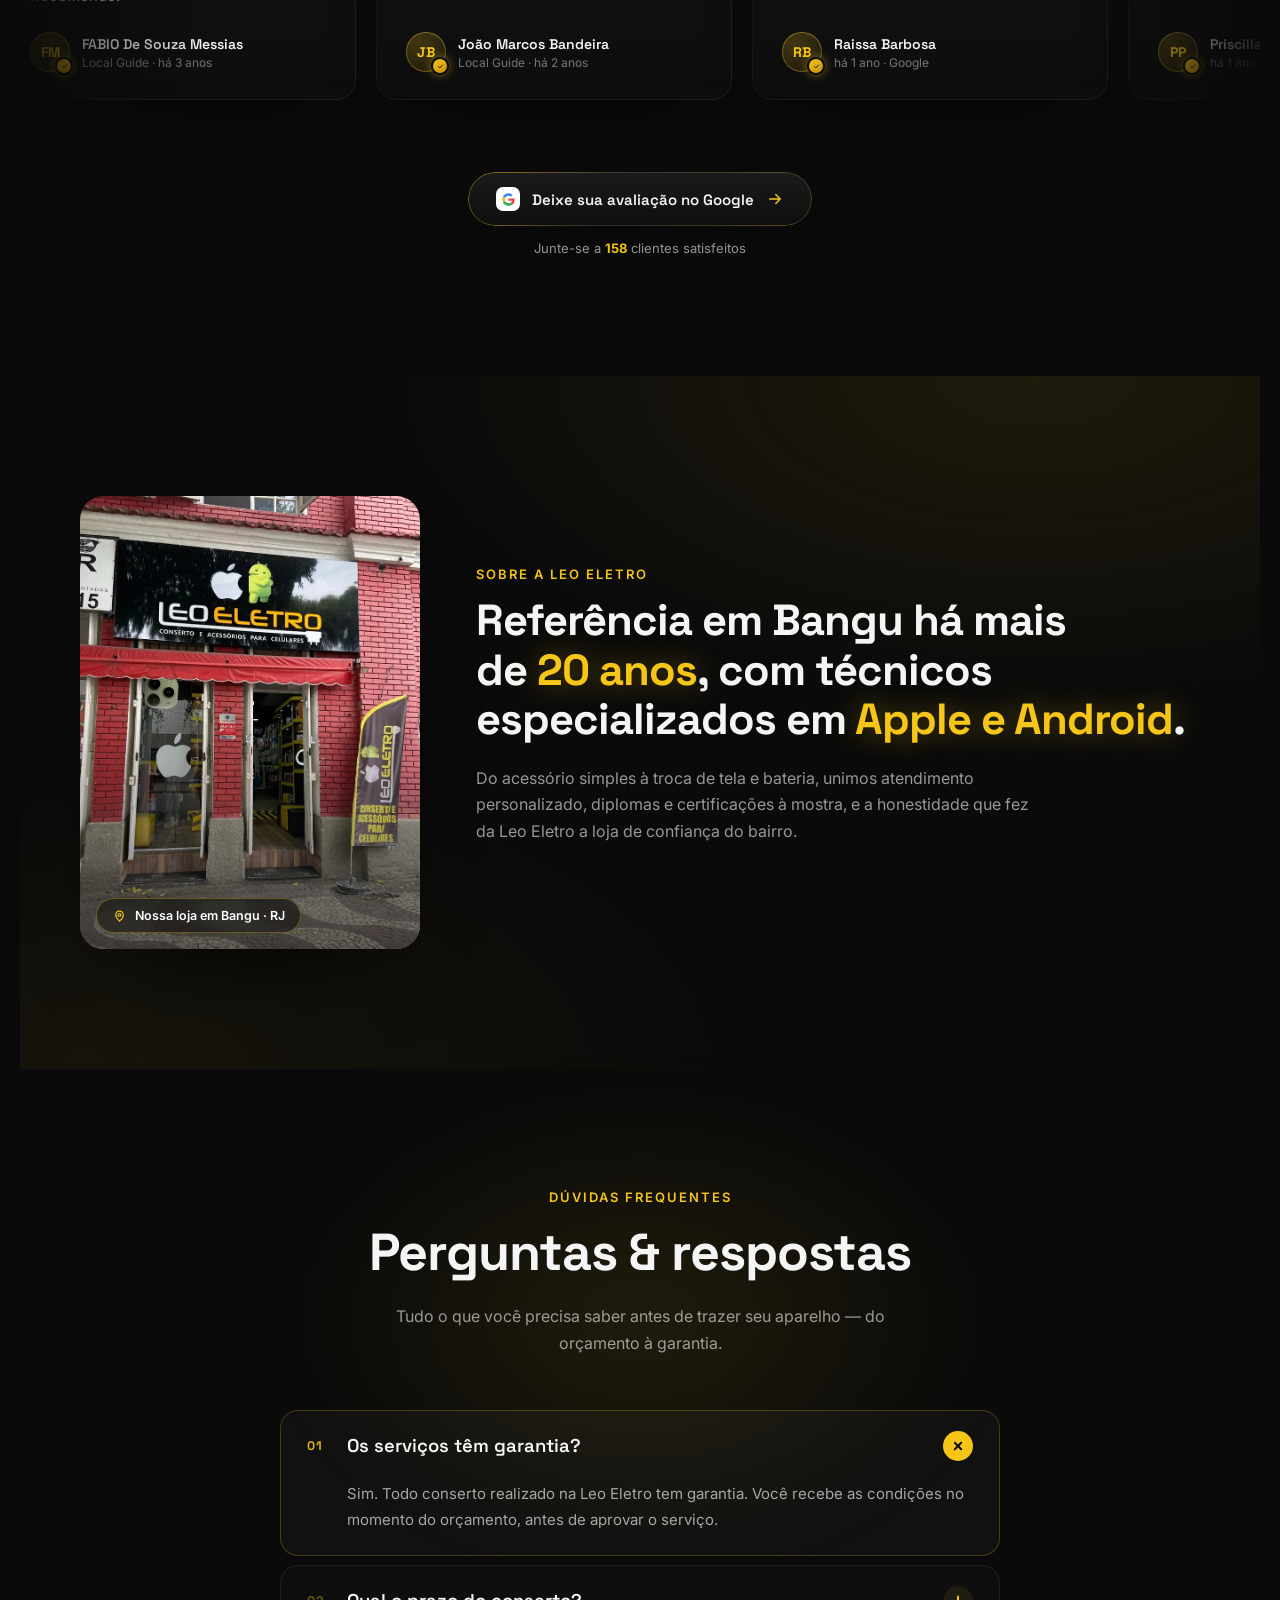
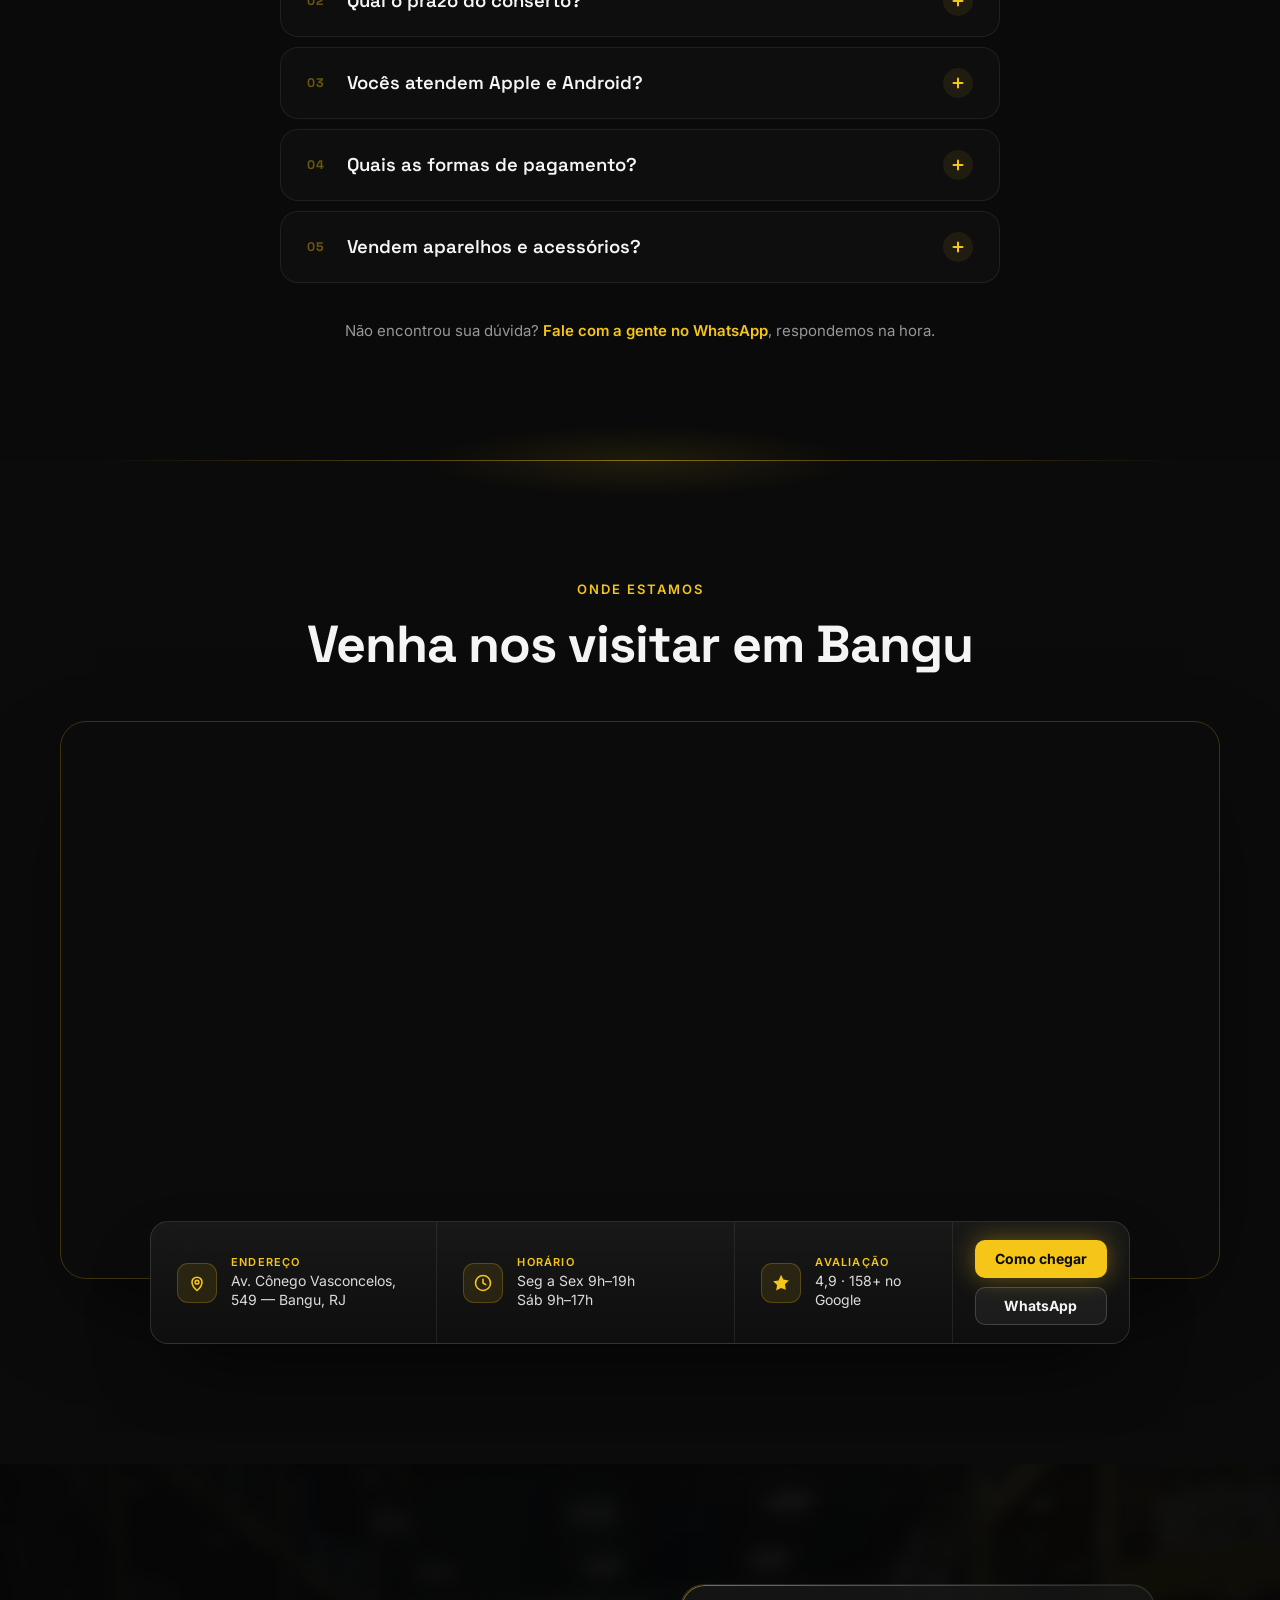
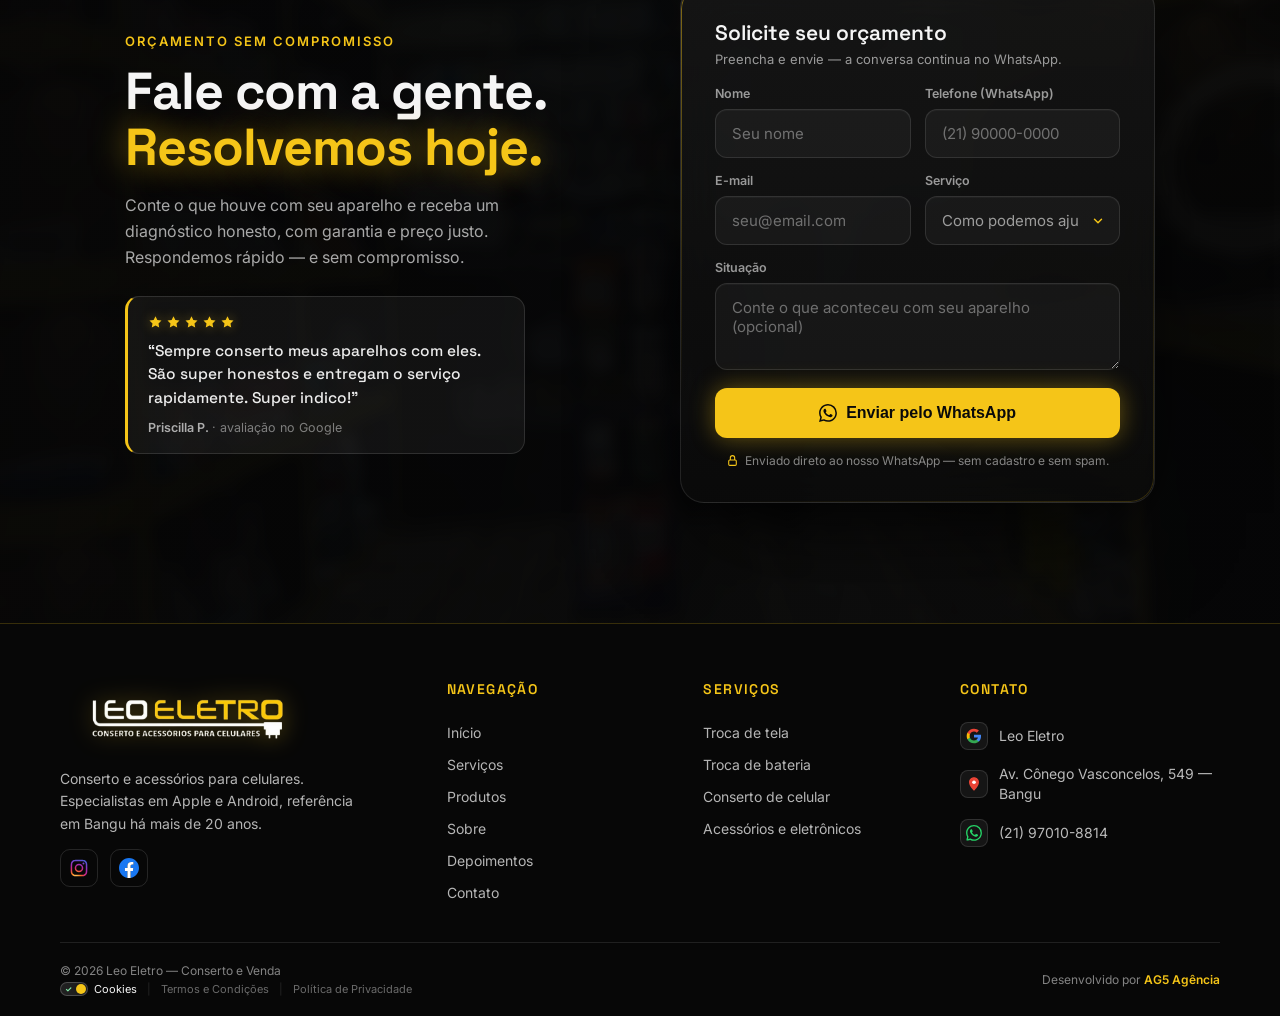
==== commit 0efd34ba: "feat: add premium separator elements between sections with fading golden gradient styling" ====
--- a/index.html
+++ b/index.html
@@ -440,6 +440,8 @@
     </div>
   </section>
 
+  <div class="sep" aria-hidden="true"></div>
+
   <!-- ENCANTAMENTO -->
   <section class="ench" id="ench">
     <div class="ench__glow" aria-hidden="true"></div>
@@ -497,6 +499,8 @@
     <div class="products__grid" id="products-grid"></div>
   </section>
 
+  <div class="sep" aria-hidden="true"></div>
+
   <!-- DEPOIMENTOS -->
   <section class="section reviews" id="avaliacoes">
     <div class="reviews__head reveal" data-delay="0">
@@ -558,6 +562,8 @@
       <a href="https://wa.me/5521970108814?text=Ol%C3%A1%2C%20vim%20atrav%C3%A9s%20do%20site%20e%20tenho%20uma%20d%C3%BAvida" target="_blank" rel="noopener">Fale com a gente no WhatsApp</a>, respondemos na hora.
     </p>
   </section>
+
+  <div class="sep" aria-hidden="true"></div>
 
   <!-- LOCALIZAÇÃO -->
   <section class="section local" id="local">
--- a/style.css
+++ b/style.css
@@ -53,6 +53,9 @@
 
 /* ===== Shared section bits ===== */
 .section{padding:var(--sect) var(--pad);max-width:var(--maxw);margin:0 auto}
+/* Separador premium — fio dourado que desvanece */
+.sep{position:relative;width:min(1080px,86%);height:1px;margin:0 auto;background:linear-gradient(90deg,transparent 0%,rgba(245,197,24,.5) 50%,transparent 100%)}
+.sep::before{content:"";position:absolute;left:50%;top:50%;width:min(440px,72%);height:72px;transform:translate(-50%,-50%);background:radial-gradient(ellipse at center,rgba(245,197,24,.09),transparent 72%);pointer-events:none}
 .eyebrow{font-size:13px;font-weight:600;letter-spacing:2px;text-transform:uppercase;color:var(--gold);margin-bottom:14px}
 .section__head{display:flex;align-items:flex-end;justify-content:space-between;flex-wrap:wrap;gap:16px;margin-bottom:48px}
 .section__title{font-weight:700;font-size:clamp(30px,4.4vw,52px);letter-spacing:-1px}
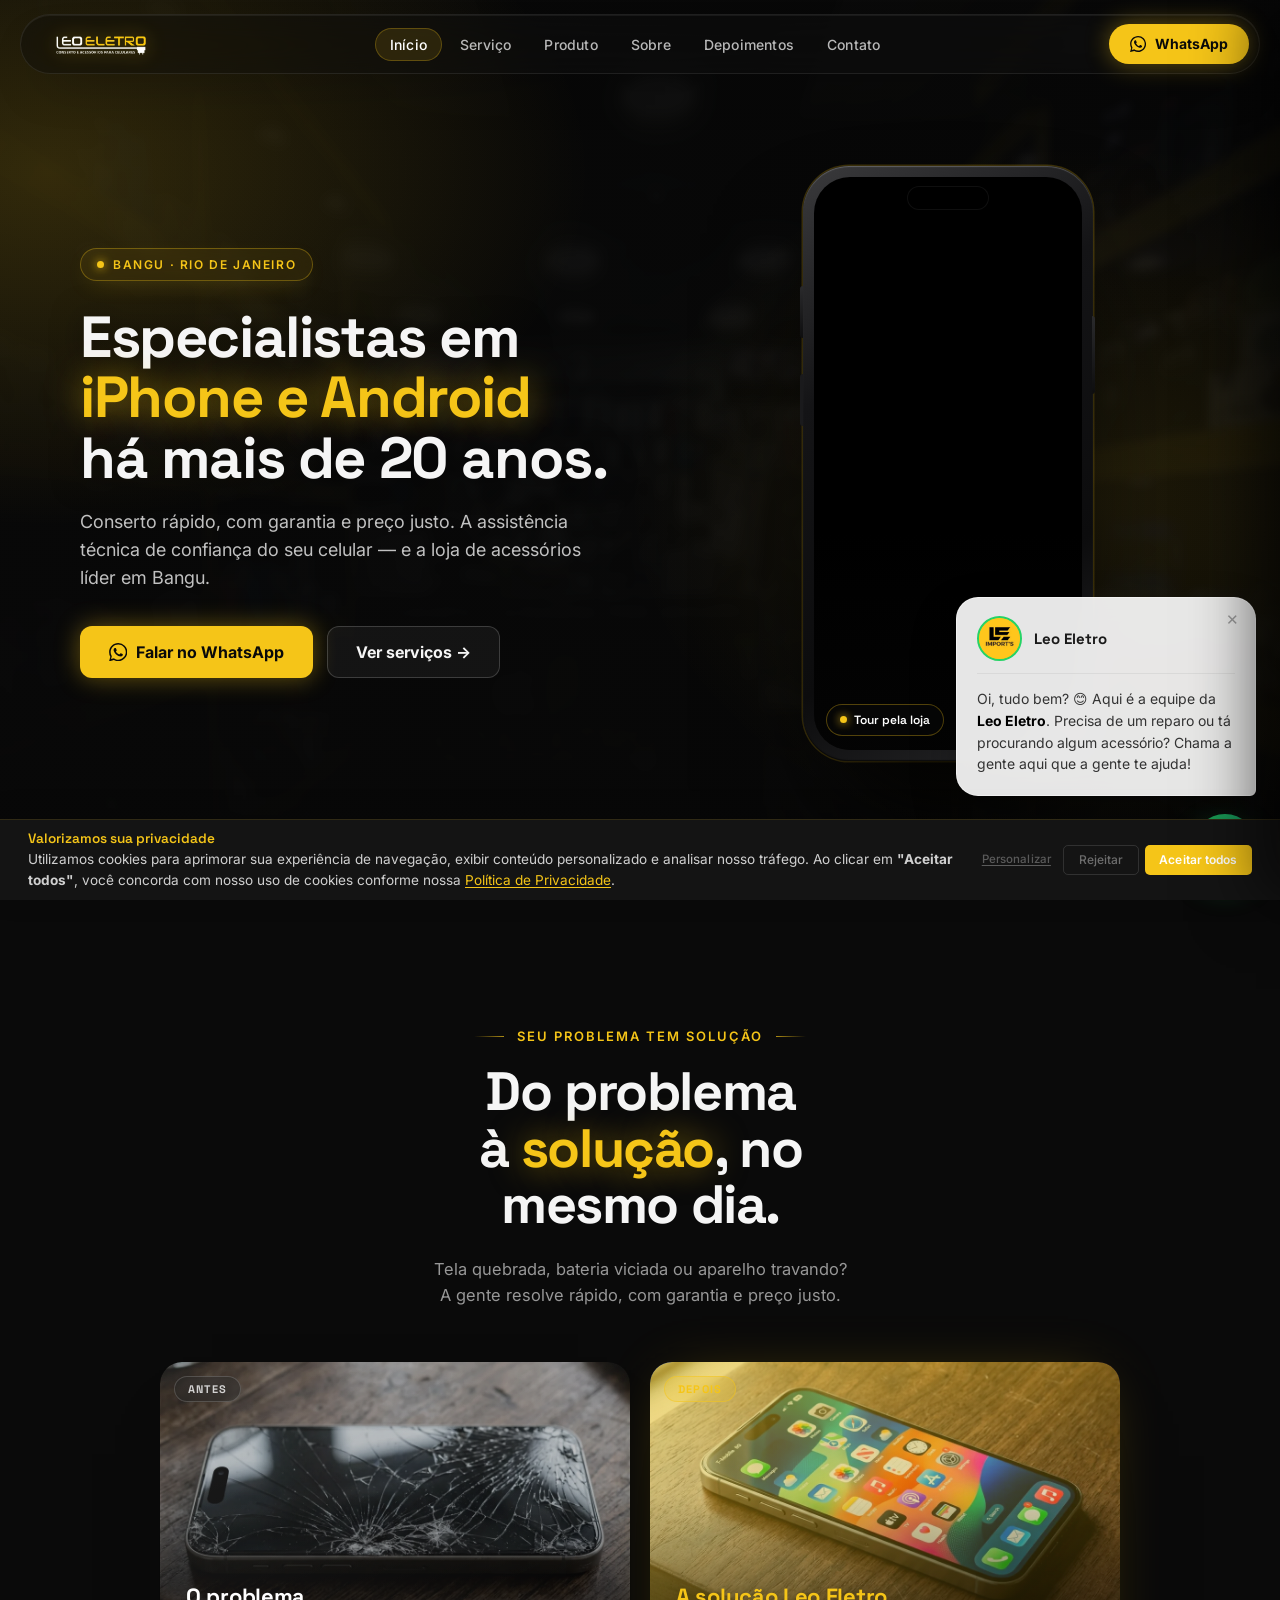
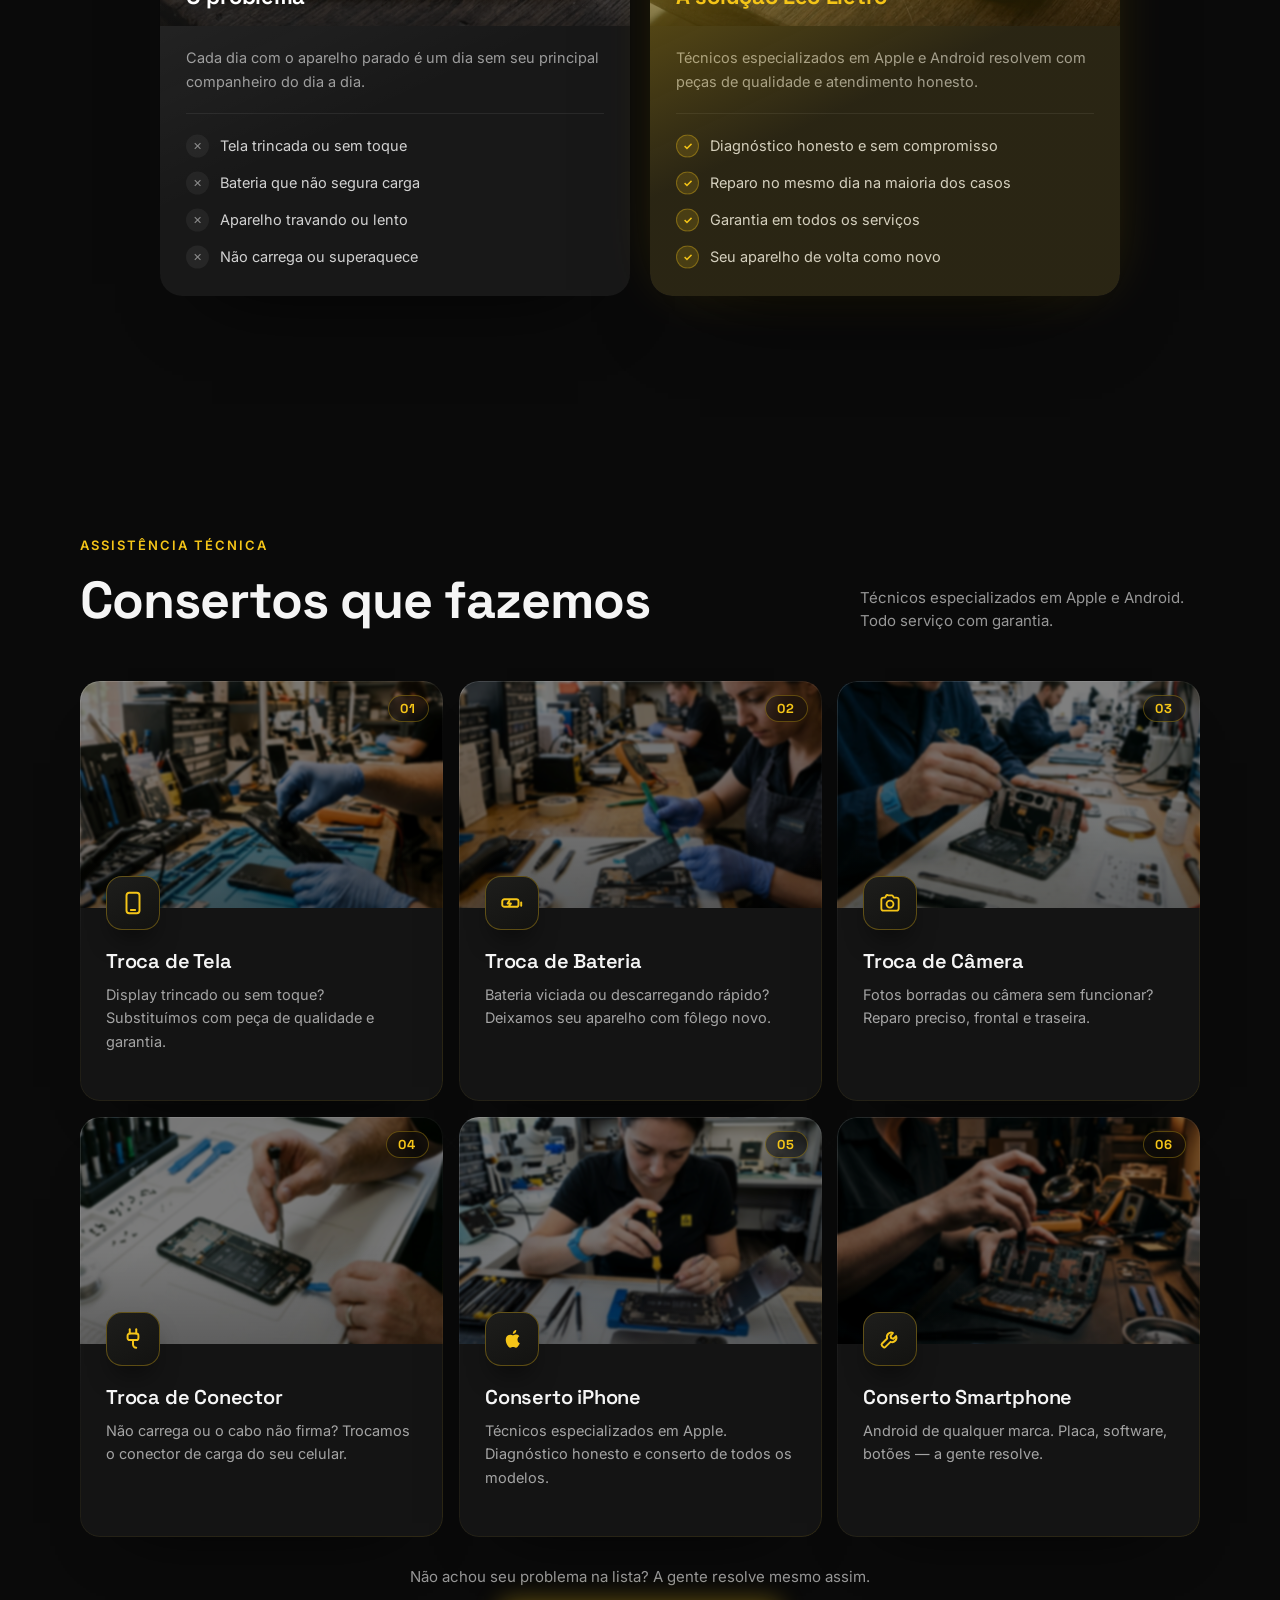
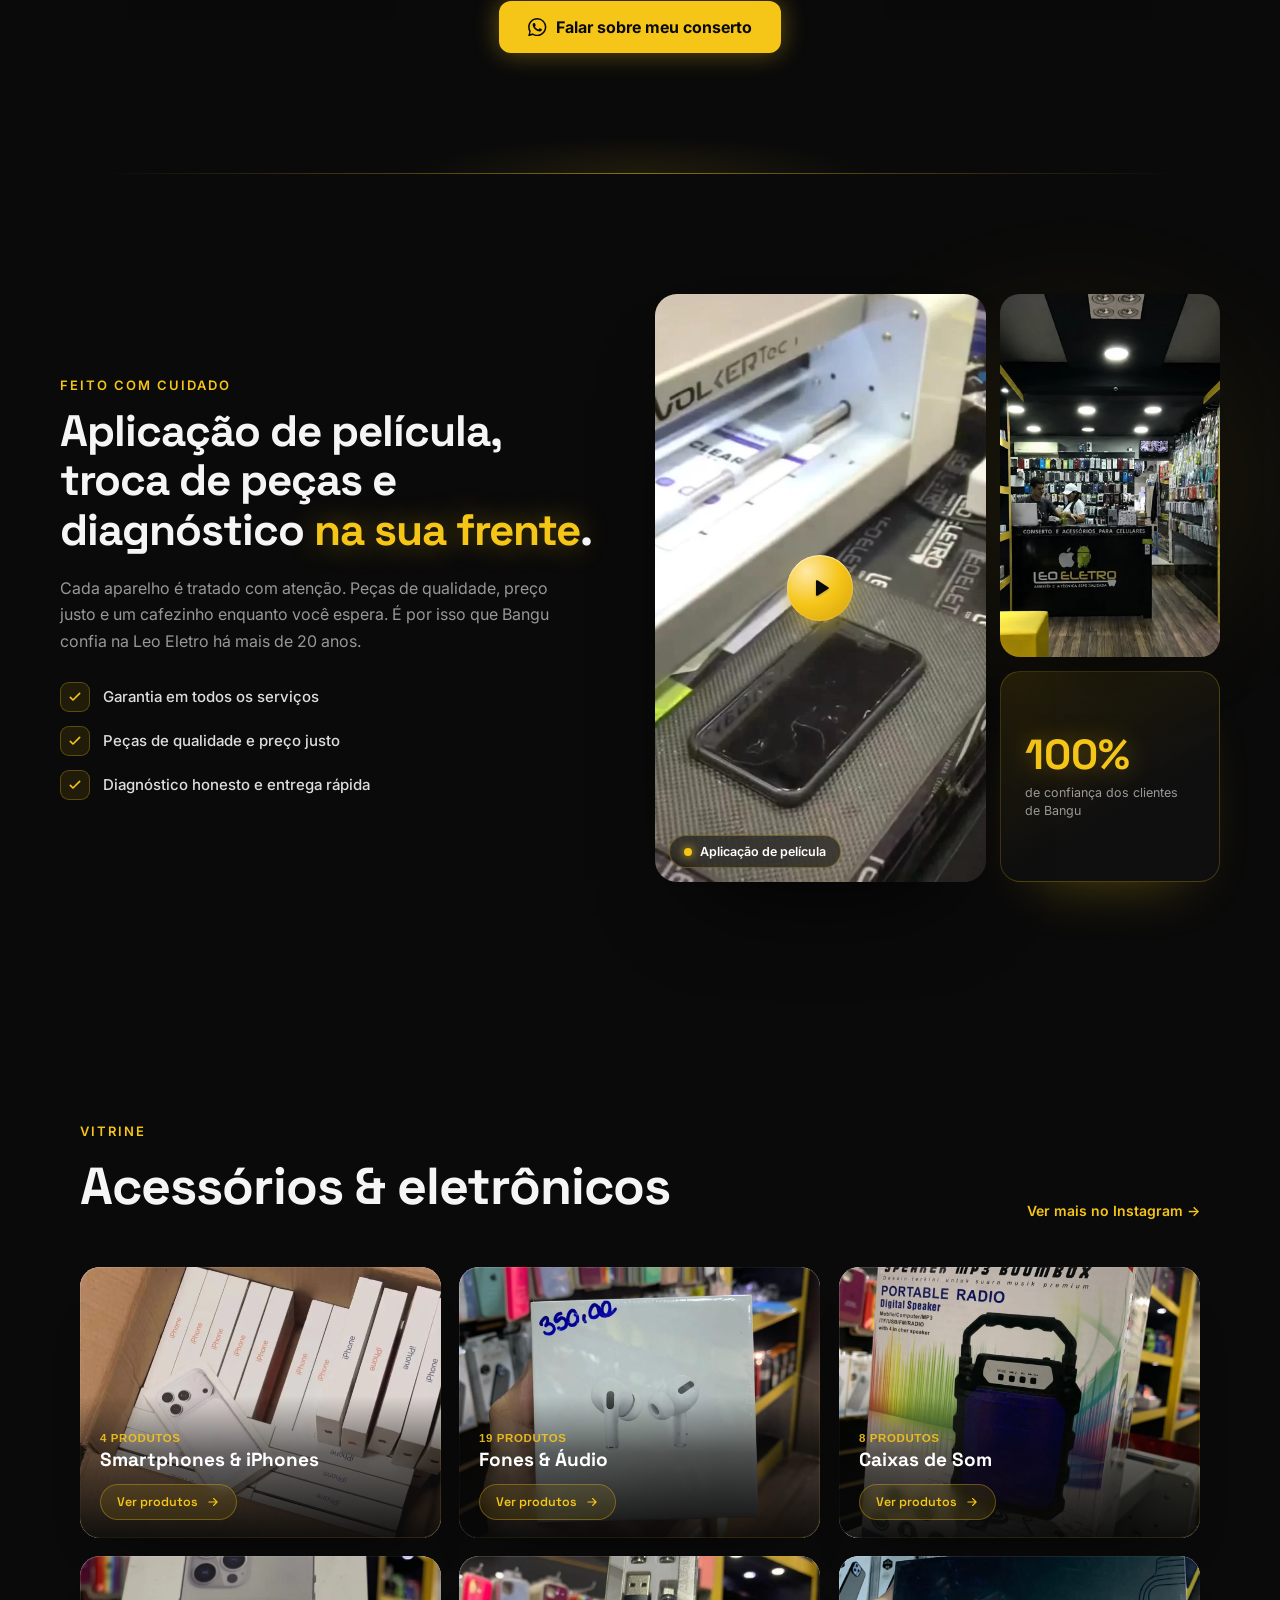
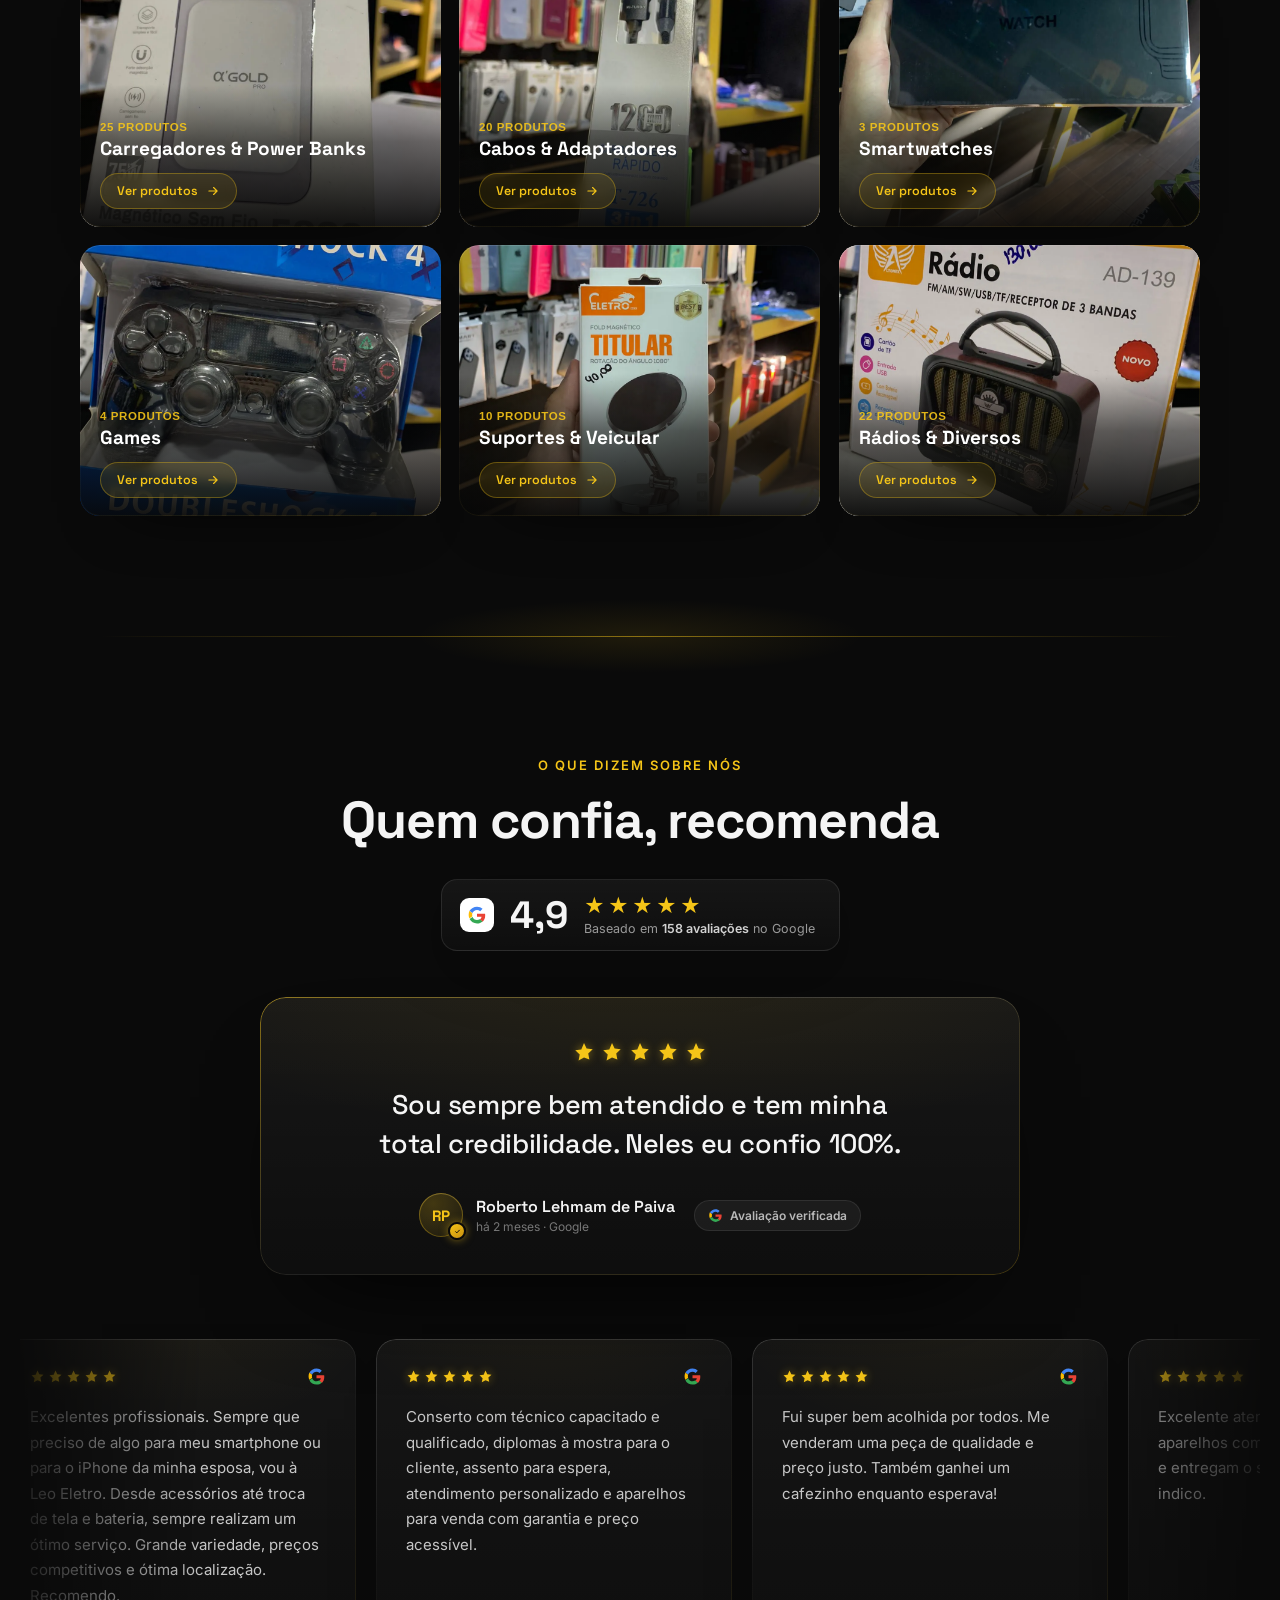
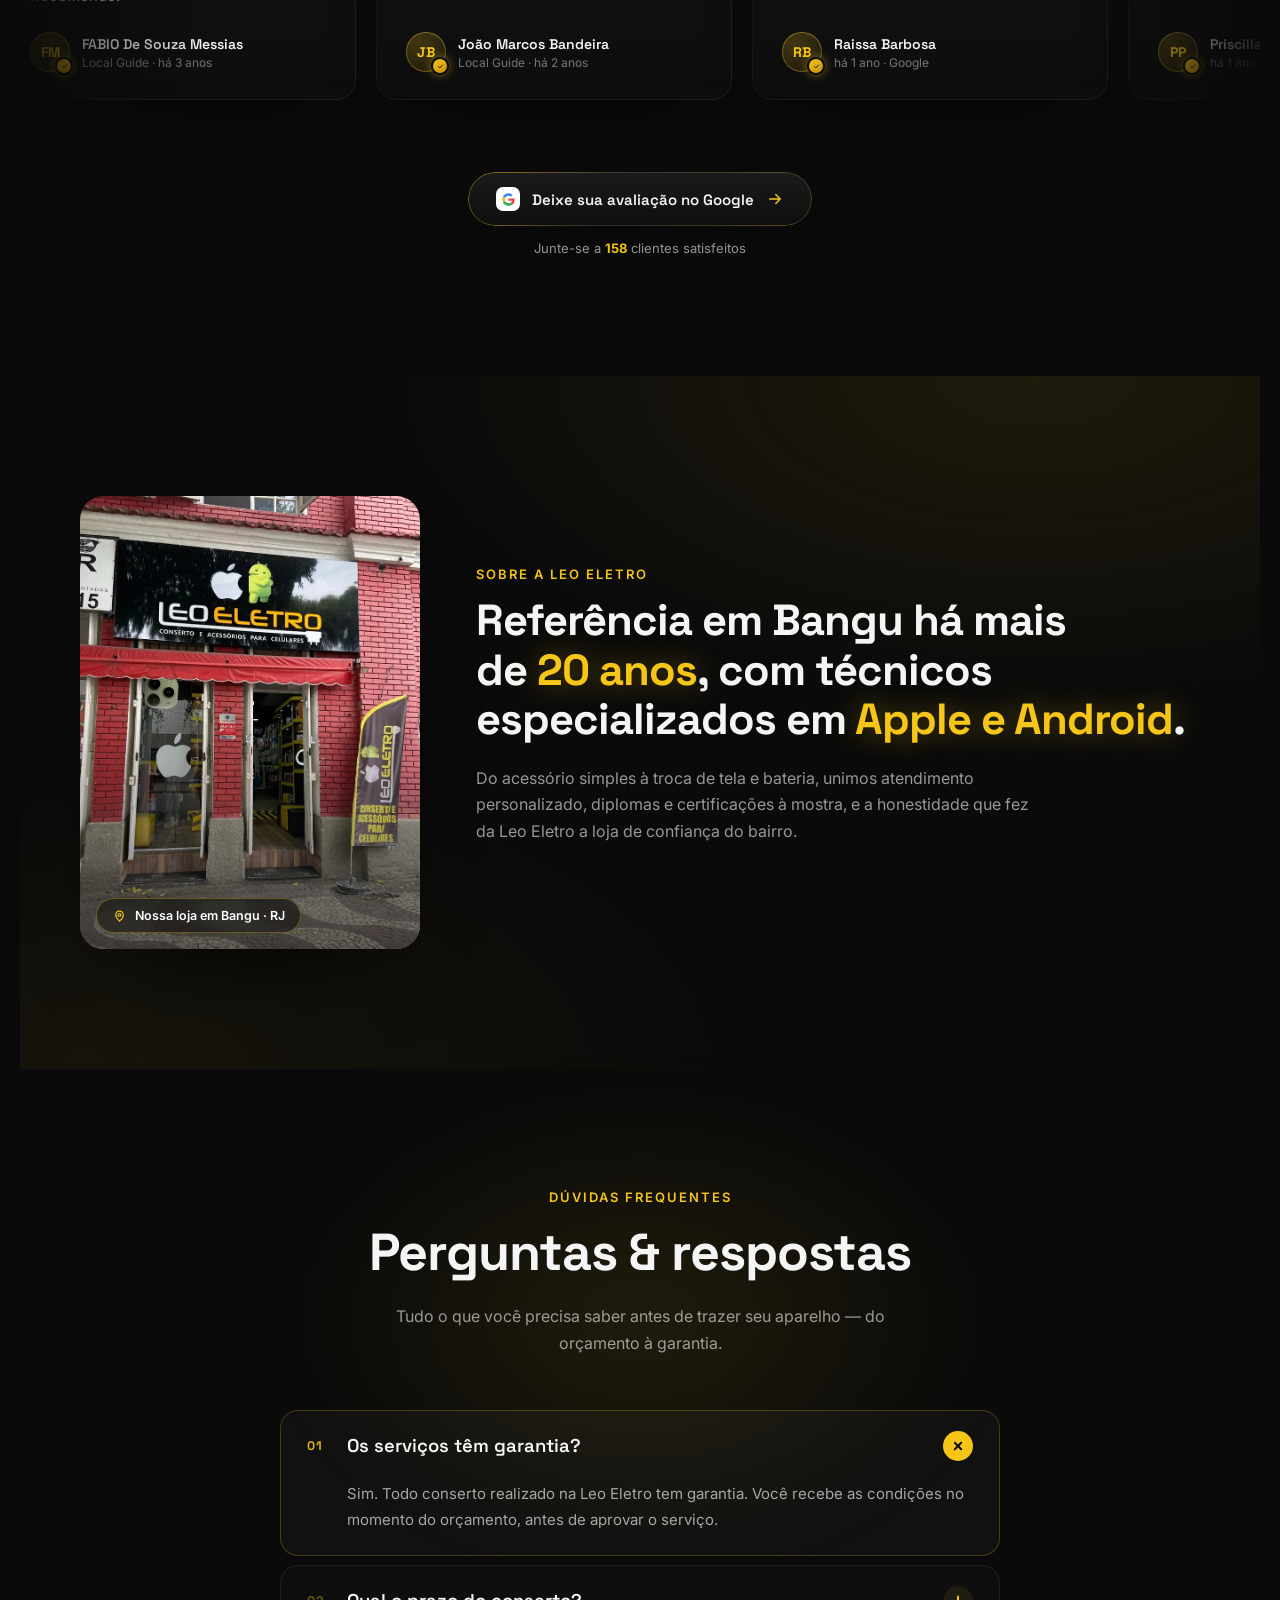
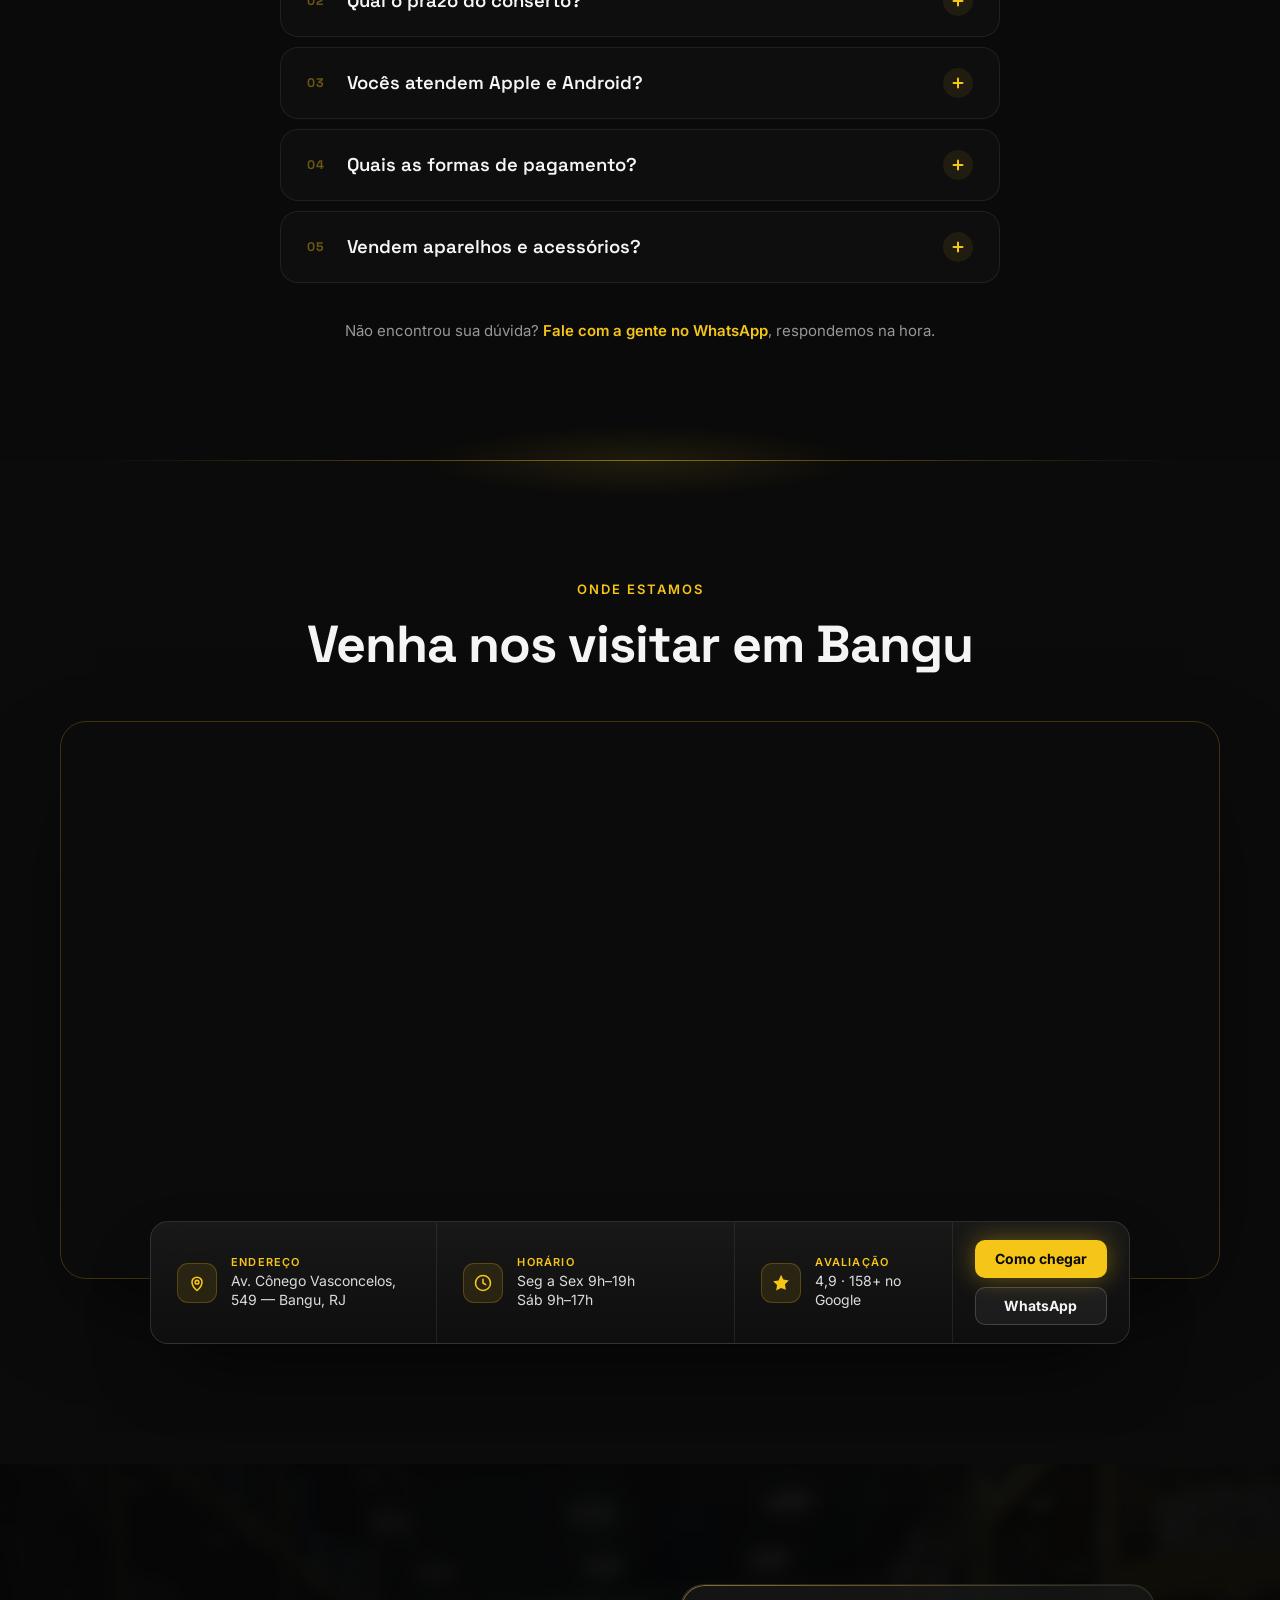
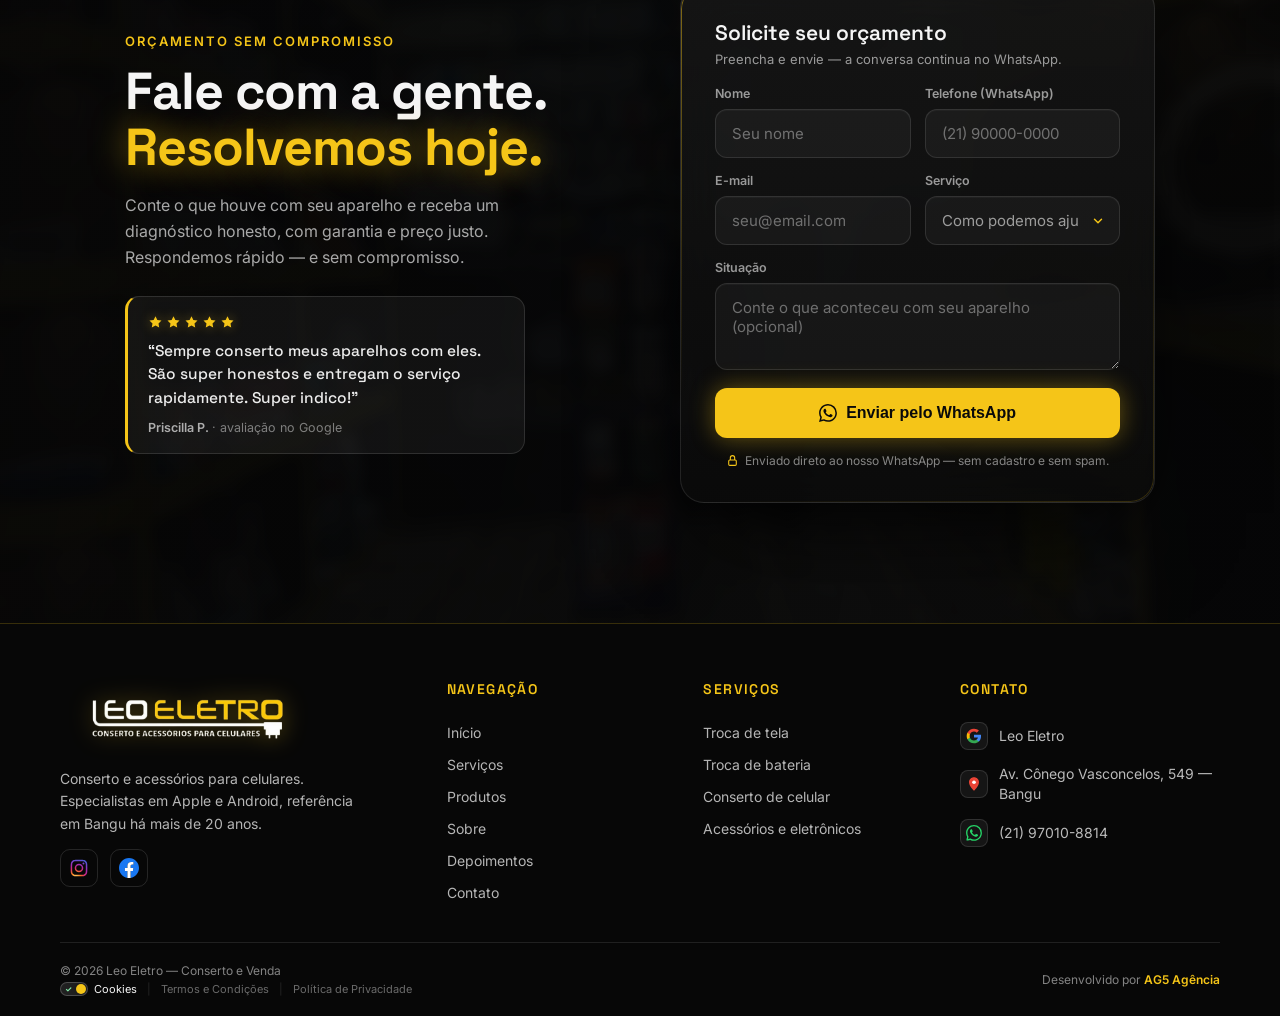
==== commit 8aa9b493: "perf: optimize landing page load with asset updates, image dimensions, and async resource loading." ====
--- a/index.html
+++ b/index.html
@@ -34,11 +34,19 @@
   <meta name="twitter:description" content="Assistência técnica em Bangu há mais de 20 anos: conserto de iPhone e Android com garantia, no mesmo dia e preço justo.">
   <meta name="twitter:image" content="https://www.leoeletro.ag5agencia.site/Assets/leo-eletro-fachada-loja-bangu.webp">
 
+  <!-- PageSpeed fix: preload da imagem LCP do hero (melhora LCP, sem mudar visual) -->
+  <link rel="preload" as="image" href="Assets/leo-eletro-interior-loja-atendimento.webp" fetchpriority="high">
+
   <link rel="preconnect" href="https://fonts.googleapis.com">
   <link rel="preconnect" href="https://fonts.gstatic.com" crossorigin>
-  <link href="https://fonts.googleapis.com/css2?family=Space+Grotesk:wght@400;500;600;700&family=Inter:wght@400;500;600;700&display=swap" rel="stylesheet">
+  <!-- PageSpeed fix: Google Fonts async (elimina render-blocking; display=swap mantém as mesmas fontes) -->
+  <link rel="preload" as="style" href="https://fonts.googleapis.com/css2?family=Space+Grotesk:wght@400;500;600;700&family=Inter:wght@400;500;600;700&display=swap" onload="this.onload=null;this.rel='stylesheet'">
+  <noscript><link rel="stylesheet" href="https://fonts.googleapis.com/css2?family=Space+Grotesk:wght@400;500;600;700&family=Inter:wght@400;500;600;700&display=swap"></noscript>
+
   <link rel="stylesheet" href="style.css">
-  <link rel="stylesheet" href="cookie-banner.css">
+  <!-- PageSpeed fix: CSS não crítico (cookie banner) carregado async -->
+  <link rel="preload" as="style" href="cookie-banner.css" onload="this.onload=null;this.rel='stylesheet'">
+  <noscript><link rel="stylesheet" href="cookie-banner.css"></noscript>
 
   <!-- Structured Data (Schema.org @graph) -->
   <script type="application/ld+json">
@@ -306,7 +314,7 @@
   <!-- NAV -->
   <nav class="nav" id="nav">
     <a class="nav__logo" href="#inicio">
-      <img src="Assets/logo-desktop-leo-eletro.webp" alt="Leo Eletro — conserto e acessórios para celulares">
+      <img src="Assets/logo-desktop-leo-eletro.webp" alt="Leo Eletro — conserto e acessórios para celulares" width="400" height="113">
     </a>
     <div class="nav__links">
       <a href="#inicio">Início</a>
@@ -317,7 +325,7 @@
       <a href="#contato">Contato</a>
     </div>
     <div class="nav__right">
-      <a class="btn btn--gold nav__cta" href="https://wa.me/5521970108814?text=Ol%C3%A1%2C%20vim%20atrav%C3%A9s%20do%20site%20e%20gostaria%20de%20uma%20informa%C3%A7%C3%A3o." target="_blank" rel="noopener">
+      <a class="btn btn--gold nav__cta" href="https://wa.me/5521970108814?text=Ol%C3%A1%2C%20vim%20atrav%C3%A9s%20do%20site%20e%20gostaria%20de%20uma%20informa%C3%A7%C3%A3o." target="_blank" rel="noopener noreferrer">
         <svg class="btn__ico" viewBox="0 0 24 24" fill="currentColor" aria-hidden="true"><path d="M.057 24l1.687-6.163a11.867 11.867 0 0 1-1.587-5.946C.157 5.335 5.492 0 12.05 0a11.817 11.817 0 0 1 8.413 3.488 11.824 11.824 0 0 1 3.48 8.414c-.003 6.557-5.338 11.892-11.893 11.892a11.9 11.9 0 0 1-5.688-1.448L.057 24zm6.597-3.807c1.676.995 3.276 1.591 5.392 1.592 5.448 0 9.886-4.434 9.889-9.885.002-5.462-4.415-9.89-9.881-9.892-5.452 0-9.887 4.434-9.889 9.884a9.86 9.86 0 0 0 1.51 5.26l-.999 3.648 3.978-1.043zm11.387-5.464c-.074-.124-.272-.198-.57-.347-.297-.149-1.758-.868-2.031-.967-.272-.099-.47-.149-.669.149-.198.297-.768.967-.941 1.165-.173.198-.347.223-.644.074-.297-.149-1.255-.462-2.39-1.475-.883-.788-1.48-1.761-1.653-2.059-.173-.297-.018-.458.13-.606.134-.133.297-.347.446-.521.151-.172.2-.296.3-.495.099-.198.05-.372-.025-.521-.075-.148-.669-1.611-.916-2.206-.242-.579-.487-.501-.669-.51l-.57-.01c-.198 0-.52.074-.792.372-.272.297-1.04 1.016-1.04 2.479 0 1.462 1.065 2.875 1.213 3.074.149.198 2.096 3.2 5.077 4.487.709.306 1.263.489 1.694.626.712.226 1.36.194 1.872.118.571-.085 1.758-.719 2.006-1.413.248-.695.248-1.29.173-1.414z"/></svg> WhatsApp
       </a>
       <button class="nav__burger" id="nav-burger" type="button" aria-label="Abrir menu" aria-controls="drawer" aria-expanded="false">
@@ -329,7 +337,7 @@
   <!-- HERO -->
   <header class="hero" id="inicio">
     <div class="hero__bg">
-      <img src="Assets/leo-eletro-interior-loja-atendimento.webp" alt="Interior da loja Leo Eletro com prateleiras de acessórios e balcão de assistência técnica em Bangu" fetchpriority="high" decoding="async">
+      <img src="Assets/leo-eletro-interior-loja-atendimento.webp" alt="Interior da loja Leo Eletro com prateleiras de acessórios e balcão de assistência técnica em Bangu" fetchpriority="high" decoding="async" width="1450" height="1085">
       <div class="hero__scrim"></div>
       <div class="hero__glow"></div>
     </div>
@@ -345,7 +353,7 @@
         Conserto rápido, com garantia e preço justo. A assistência técnica de confiança do seu celular — e a loja de acessórios líder em Bangu.
       </p>
       <div class="hero__actions reveal" data-delay="3">
-        <a class="btn btn--gold btn--lg" href="https://wa.me/5521970108814?text=Ol%C3%A1%2C%20vim%20atrav%C3%A9s%20do%20site%20e%20gostaria%20de%20uma%20informa%C3%A7%C3%A3o." target="_blank" rel="noopener">
+        <a class="btn btn--gold btn--lg" href="https://wa.me/5521970108814?text=Ol%C3%A1%2C%20vim%20atrav%C3%A9s%20do%20site%20e%20gostaria%20de%20uma%20informa%C3%A7%C3%A3o." target="_blank" rel="noopener noreferrer">
           <svg class="btn__ico" viewBox="0 0 24 24" fill="currentColor" aria-hidden="true"><path d="M.057 24l1.687-6.163a11.867 11.867 0 0 1-1.587-5.946C.157 5.335 5.492 0 12.05 0a11.817 11.817 0 0 1 8.413 3.488 11.824 11.824 0 0 1 3.48 8.414c-.003 6.557-5.338 11.892-11.893 11.892a11.9 11.9 0 0 1-5.688-1.448L.057 24zm6.597-3.807c1.676.995 3.276 1.591 5.392 1.592 5.448 0 9.886-4.434 9.889-9.885.002-5.462-4.415-9.89-9.881-9.892-5.452 0-9.887 4.434-9.889 9.884a9.86 9.86 0 0 0 1.51 5.26l-.999 3.648 3.978-1.043zm11.387-5.464c-.074-.124-.272-.198-.57-.347-.297-.149-1.758-.868-2.031-.967-.272-.099-.47-.149-.669.149-.198.297-.768.967-.941 1.165-.173.198-.347.223-.644.074-.297-.149-1.255-.462-2.39-1.475-.883-.788-1.48-1.761-1.653-2.059-.173-.297-.018-.458.13-.606.134-.133.297-.347.446-.521.151-.172.2-.296.3-.495.099-.198.05-.372-.025-.521-.075-.148-.669-1.611-.916-2.206-.242-.579-.487-.501-.669-.51l-.57-.01c-.198 0-.52.074-.792.372-.272.297-1.04 1.016-1.04 2.479 0 1.462 1.065 2.875 1.213 3.074.149.198 2.096 3.2 5.077 4.487.709.306 1.263.489 1.694.626.712.226 1.36.194 1.872.118.571-.085 1.758-.719 2.006-1.413.248-.695.248-1.29.173-1.414z"/></svg> Falar no WhatsApp
         </a>
         <a class="btn btn--ghost btn--lg" href="#servicos">Ver serviços →</a>
@@ -385,7 +393,7 @@
         <!-- Card Dor -->
         <article class="dorsol__card dorsol__card--dor reveal" data-delay="0">
           <div class="dorsol__media">
-            <img src="Assets/problema-tela-trincada.png" alt="iPhone 15 Pro sobre mesa com a tela de vidro severamente trincada e estilhaçada" loading="lazy">
+            <img src="Assets/problema-tela-trincada.webp" alt="iPhone 15 Pro sobre mesa com a tela de vidro severamente trincada e estilhaçada" loading="lazy" width="1024" height="1024">
             <span class="dorsol__badge dorsol__badge--dor">Antes</span>
             <div class="dorsol__overlay"><h3>O problema</h3></div>
           </div>
@@ -403,7 +411,7 @@
         <!-- Card Solução -->
         <article class="dorsol__card dorsol__card--sol reveal" data-delay="1">
           <div class="dorsol__media">
-            <img src="Assets/solucao-reparo-celular.png" alt="O mesmo iPhone 15 Pro sobre a mesa com a tela de vidro totalmente consertada, ligada e funcionando" loading="lazy">
+            <img src="Assets/solucao-reparo-celular.webp" alt="O mesmo iPhone 15 Pro sobre a mesa com a tela de vidro totalmente consertada, ligada e funcionando" loading="lazy" width="1024" height="1024">
             <span class="dorsol__badge dorsol__badge--sol">Depois</span>
             <div class="dorsol__overlay"><h3>A solução Leo Eletro</h3></div>
           </div>
@@ -433,7 +441,7 @@
     <div class="services__grid" id="services-grid"></div>
     <div class="services__cta reveal" data-delay="2">
       <p>Não achou seu problema na lista? A gente resolve mesmo assim.</p>
-      <a class="btn btn--gold btn--lg" href="https://wa.me/5521970108814?text=Ol%C3%A1%2C%20vim%20atrav%C3%A9s%20do%20site%20e%20preciso%20de%20um%20conserto." target="_blank" rel="noopener">
+      <a class="btn btn--gold btn--lg" href="https://wa.me/5521970108814?text=Ol%C3%A1%2C%20vim%20atrav%C3%A9s%20do%20site%20e%20preciso%20de%20um%20conserto." target="_blank" rel="noopener noreferrer">
         <svg class="btn__ico" viewBox="0 0 24 24" fill="currentColor" aria-hidden="true"><path d="M.057 24l1.687-6.163a11.867 11.867 0 0 1-1.587-5.946C.157 5.335 5.492 0 12.05 0a11.817 11.817 0 0 1 8.413 3.488 11.824 11.824 0 0 1 3.48 8.414c-.003 6.557-5.338 11.892-11.893 11.892a11.9 11.9 0 0 1-5.688-1.448L.057 24zm6.597-3.807c1.676.995 3.276 1.591 5.392 1.592 5.448 0 9.886-4.434 9.889-9.885.002-5.462-4.415-9.89-9.881-9.892-5.452 0-9.887 4.434-9.889 9.884a9.86 9.86 0 0 0 1.51 5.26l-.999 3.648 3.978-1.043zm11.387-5.464c-.074-.124-.272-.198-.57-.347-.297-.149-1.758-.868-2.031-.967-.272-.099-.47-.149-.669.149-.198.297-.768.967-.941 1.165-.173.198-.347.223-.644.074-.297-.149-1.255-.462-2.39-1.475-.883-.788-1.48-1.761-1.653-2.059-.173-.297-.018-.458.13-.606.134-.133.297-.347.446-.521.151-.172.2-.296.3-.495.099-.198.05-.372-.025-.521-.075-.148-.669-1.611-.916-2.206-.242-.579-.487-.501-.669-.51l-.57-.01c-.198 0-.52.074-.792.372-.272.297-1.04 1.016-1.04 2.479 0 1.462 1.065 2.875 1.213 3.074.149.198 2.096 3.2 5.077 4.487.709.306 1.263.489 1.694.626.712.226 1.36.194 1.872.118.571-.085 1.758-.719 2.006-1.413.248-.695.248-1.29.173-1.414z"/></svg>
         Falar sobre meu conserto
       </a>
@@ -477,7 +485,7 @@
           <figcaption class="ench__live"><span class="ench__dot"></span>Aplicação de película</figcaption>
         </figure>
         <figure class="ench__side">
-          <img src="Assets/leo-eletro-interior-loja-atendimento.webp" alt="Atendimento no balcão da Leo Eletro em Bangu" loading="lazy">
+          <img src="Assets/leo-eletro-interior-loja-atendimento.webp" alt="Atendimento no balcão da Leo Eletro em Bangu" loading="lazy" width="1450" height="1085">
         </figure>
         <div class="ench__badge">
           <b>100%</b>
@@ -494,7 +502,7 @@
         <div class="eyebrow reveal" data-delay="0">Vitrine</div>
         <h2 class="section__title reveal" data-delay="1">Acessórios &amp; eletrônicos</h2>
       </div>
-      <a class="section__link reveal" data-delay="2" href="https://www.instagram.com/eletro_leo/" target="_blank" rel="noopener">Ver mais no Instagram →</a>
+      <a class="section__link reveal" data-delay="2" href="https://www.instagram.com/eletro_leo/" target="_blank" rel="noopener noreferrer">Ver mais no Instagram →</a>
     </div>
     <div class="products__grid" id="products-grid"></div>
   </section>
@@ -522,7 +530,7 @@
     <div class="reviews__wall reveal" data-delay="2" id="reviews-wall"></div>
 
     <div class="reviews__cta reveal" data-delay="2">
-      <a class="rev-cta" href="https://search.google.com/local/writereview?placeid=ChIJzQH26DHfmwARFXZUZHCgM_I" target="_blank" rel="noopener">
+      <a class="rev-cta" href="https://search.google.com/local/writereview?placeid=ChIJzQH26DHfmwARFXZUZHCgM_I" target="_blank" rel="noopener noreferrer">
         <span class="rev-cta__g" aria-hidden="true">
           <svg viewBox="0 0 24 24"><path fill="#EA4335" d="M12 10.2v3.9h5.5c-.24 1.4-.97 2.6-2.06 3.4l3.33 2.6c1.94-1.8 3.06-4.44 3.06-7.6 0-.74-.07-1.45-.2-2.13H12z"/><path fill="#34A853" d="M6.5 14.29l-.75.57-2.66 2.07C4.79 20.02 8.13 22.2 12 22.2c2.7 0 4.96-.89 6.62-2.42l-3.33-2.6c-.9.6-2.05.96-3.29.96-2.53 0-4.68-1.71-5.45-4.01l-.05-.84z"/><path fill="#FBBC05" d="M3.09 6.97A9.96 9.96 0 0 0 2 11.9c0 1.57.37 3.05 1.09 4.36 0 .01 3.41-2.65 3.41-2.65a5.98 5.98 0 0 1-.31-1.87c0-.65.11-1.28.31-1.87L3.09 6.97z"/><path fill="#4285F4" d="M12 5.98c1.47 0 2.78.51 3.82 1.5l2.85-2.85C16.95 2.99 14.7 2 12 2 8.13 2 4.79 4.18 3.09 6.97l3.41 2.65C7.32 7.69 9.47 5.98 12 5.98z"/></svg>
         </span>
@@ -559,7 +567,7 @@
     <div class="faq__list" id="faq-list"></div>
     <p class="faq__foot reveal" data-delay="0">
       Não encontrou sua dúvida?
-      <a href="https://wa.me/5521970108814?text=Ol%C3%A1%2C%20vim%20atrav%C3%A9s%20do%20site%20e%20tenho%20uma%20d%C3%BAvida" target="_blank" rel="noopener">Fale com a gente no WhatsApp</a>, respondemos na hora.
+      <a href="https://wa.me/5521970108814?text=Ol%C3%A1%2C%20vim%20atrav%C3%A9s%20do%20site%20e%20tenho%20uma%20d%C3%BAvida" target="_blank" rel="noopener noreferrer">Fale com a gente no WhatsApp</a>, respondemos na hora.
     </p>
   </section>
 
@@ -606,7 +614,7 @@
   <!-- CTA + FORM -->
   <section class="section cta" id="contato">
     <div class="cta__bg" aria-hidden="true">
-      <img src="Assets/leo-eletro-interior-corredor-loja.webp" alt="" loading="lazy">
+      <img src="Assets/leo-eletro-interior-corredor-loja.webp" alt="" loading="lazy" width="765" height="1020">
       <div class="cta__scrim"></div>
     </div>
     <div class="cta__inner">
@@ -674,7 +682,7 @@
     <div class="footer__main">
       <!-- Coluna 1 — Marca -->
       <div class="footer__brand">
-        <img class="footer__logo" src="Assets/logo-desktop-leo-eletro.webp" alt="Leo Eletro — conserto e acessórios para celulares">
+        <img class="footer__logo" src="Assets/logo-desktop-leo-eletro.webp" alt="Leo Eletro — conserto e acessórios para celulares" width="400" height="113">
         <p class="footer__desc">Conserto e acessórios para celulares. Especialistas em Apple e Android, referência em Bangu há mais de 20 anos.</p>
         <div class="footer__social">
           <a href="https://www.instagram.com/eletro_leo/" target="_blank" rel="noopener noreferrer" aria-label="Instagram da Leo Eletro">
@@ -755,7 +763,7 @@
         </div>
       </div>
       <div class="footer__credits-right">
-        Desenvolvido por <a href="https://www.ag5agencia.com.br" target="_blank" rel="noopener">AG5 Agência</a>
+        Desenvolvido por <a href="https://www.ag5agencia.com.br" target="_blank" rel="noopener noreferrer">AG5 Agência</a>
       </div>
     </div>
   </footer>
@@ -765,7 +773,7 @@
   <aside class="drawer" id="drawer" aria-hidden="true" aria-label="Menu de navegação">
     <div class="drawer__head">
       <a class="drawer__logo" href="#inicio">
-        <img src="Assets/logo-desktop-leo-eletro.webp" alt="Leo Eletro — conserto e acessórios para celulares">
+        <img src="Assets/logo-desktop-leo-eletro.webp" alt="Leo Eletro — conserto e acessórios para celulares" width="400" height="113">
       </a>
       <button class="drawer__close" id="drawer-close" type="button" aria-label="Fechar menu">✕</button>
     </div>
@@ -778,7 +786,7 @@
       <a href="#contato">Contato</a>
     </nav>
     <div class="drawer__foot">
-      <a class="btn btn--gold btn--block" href="https://wa.me/5521970108814?text=Ol%C3%A1%2C%20vim%20atrav%C3%A9s%20do%20site%20e%20gostaria%20de%20uma%20informa%C3%A7%C3%A3o." target="_blank" rel="noopener">
+      <a class="btn btn--gold btn--block" href="https://wa.me/5521970108814?text=Ol%C3%A1%2C%20vim%20atrav%C3%A9s%20do%20site%20e%20gostaria%20de%20uma%20informa%C3%A7%C3%A3o." target="_blank" rel="noopener noreferrer">
         <svg class="btn__ico" viewBox="0 0 24 24" fill="currentColor" aria-hidden="true"><path d="M.057 24l1.687-6.163a11.867 11.867 0 0 1-1.587-5.946C.157 5.335 5.492 0 12.05 0a11.817 11.817 0 0 1 8.413 3.488 11.824 11.824 0 0 1 3.48 8.414c-.003 6.557-5.338 11.892-11.893 11.892a11.9 11.9 0 0 1-5.688-1.448L.057 24zm6.597-3.807c1.676.995 3.276 1.591 5.392 1.592 5.448 0 9.886-4.434 9.889-9.885.002-5.462-4.415-9.89-9.881-9.892-5.452 0-9.887 4.434-9.889 9.884a9.86 9.86 0 0 0 1.51 5.26l-.999 3.648 3.978-1.043zm11.387-5.464c-.074-.124-.272-.198-.57-.347-.297-.149-1.758-.868-2.031-.967-.272-.099-.47-.149-.669.149-.198.297-.768.967-.941 1.165-.173.198-.347.223-.644.074-.297-.149-1.255-.462-2.39-1.475-.883-.788-1.48-1.761-1.653-2.059-.173-.297-.018-.458.13-.606.134-.133.297-.347.446-.521.151-.172.2-.296.3-.495.099-.198.05-.372-.025-.521-.075-.148-.669-1.611-.916-2.206-.242-.579-.487-.501-.669-.51l-.57-.01c-.198 0-.52.074-.792.372-.272.297-1.04 1.016-1.04 2.479 0 1.462 1.065 2.875 1.213 3.074.149.198 2.096 3.2 5.077 4.487.709.306 1.263.489 1.694.626.712.226 1.36.194 1.872.118.571-.085 1.758-.719 2.006-1.413.248-.695.248-1.29.173-1.414z"/></svg> Falar no WhatsApp
       </a>
     </div>
--- a/style.css
+++ b/style.css
@@ -139,6 +139,7 @@
 .drawer__phone{text-align:center;font-family:var(--font-title);font-weight:700;font-size:17px;color:var(--white)}
 .drawer__phone:hover{color:var(--gold)}
 body.drawer-open{overflow:hidden}
+html.no-scroll,body.no-scroll{overflow:hidden}
 
 /* ===== Hero ===== */
 .hero{position:relative;min-height:100vh;display:flex;align-items:center;overflow:hidden}
